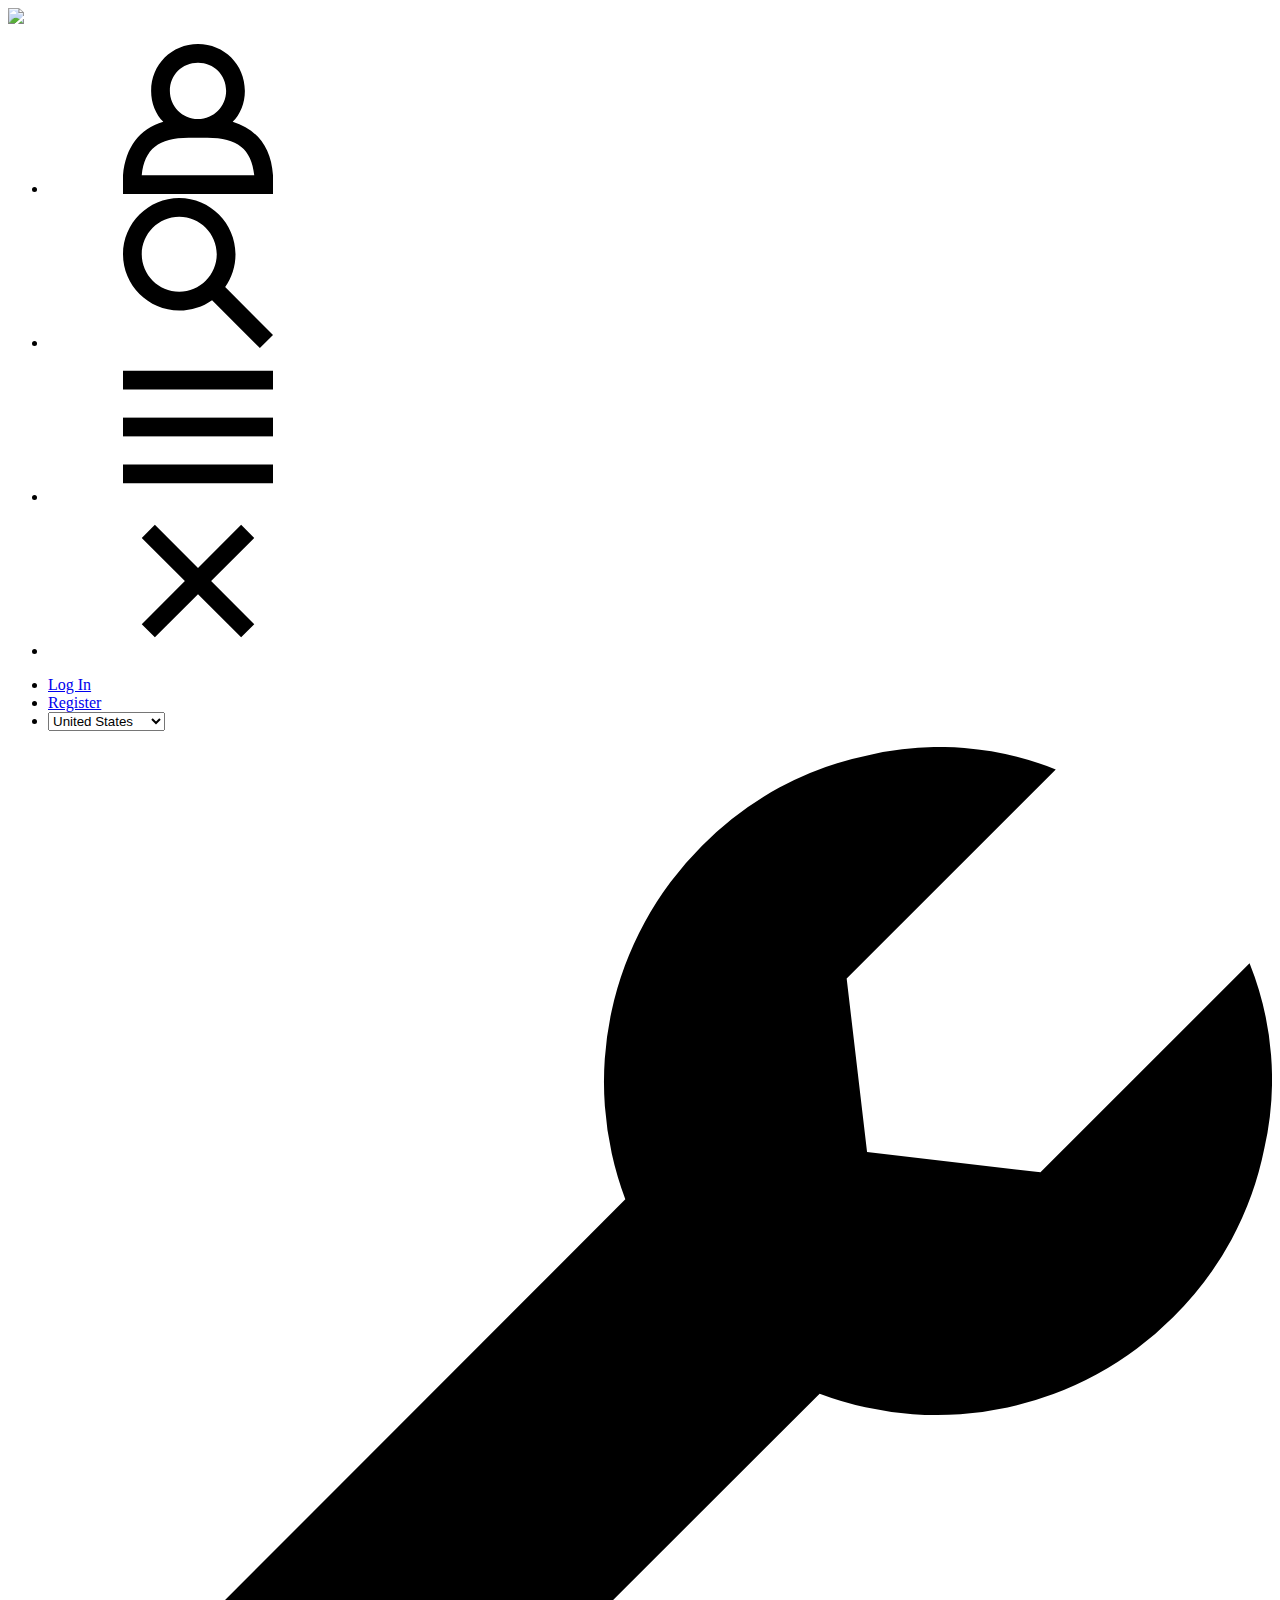
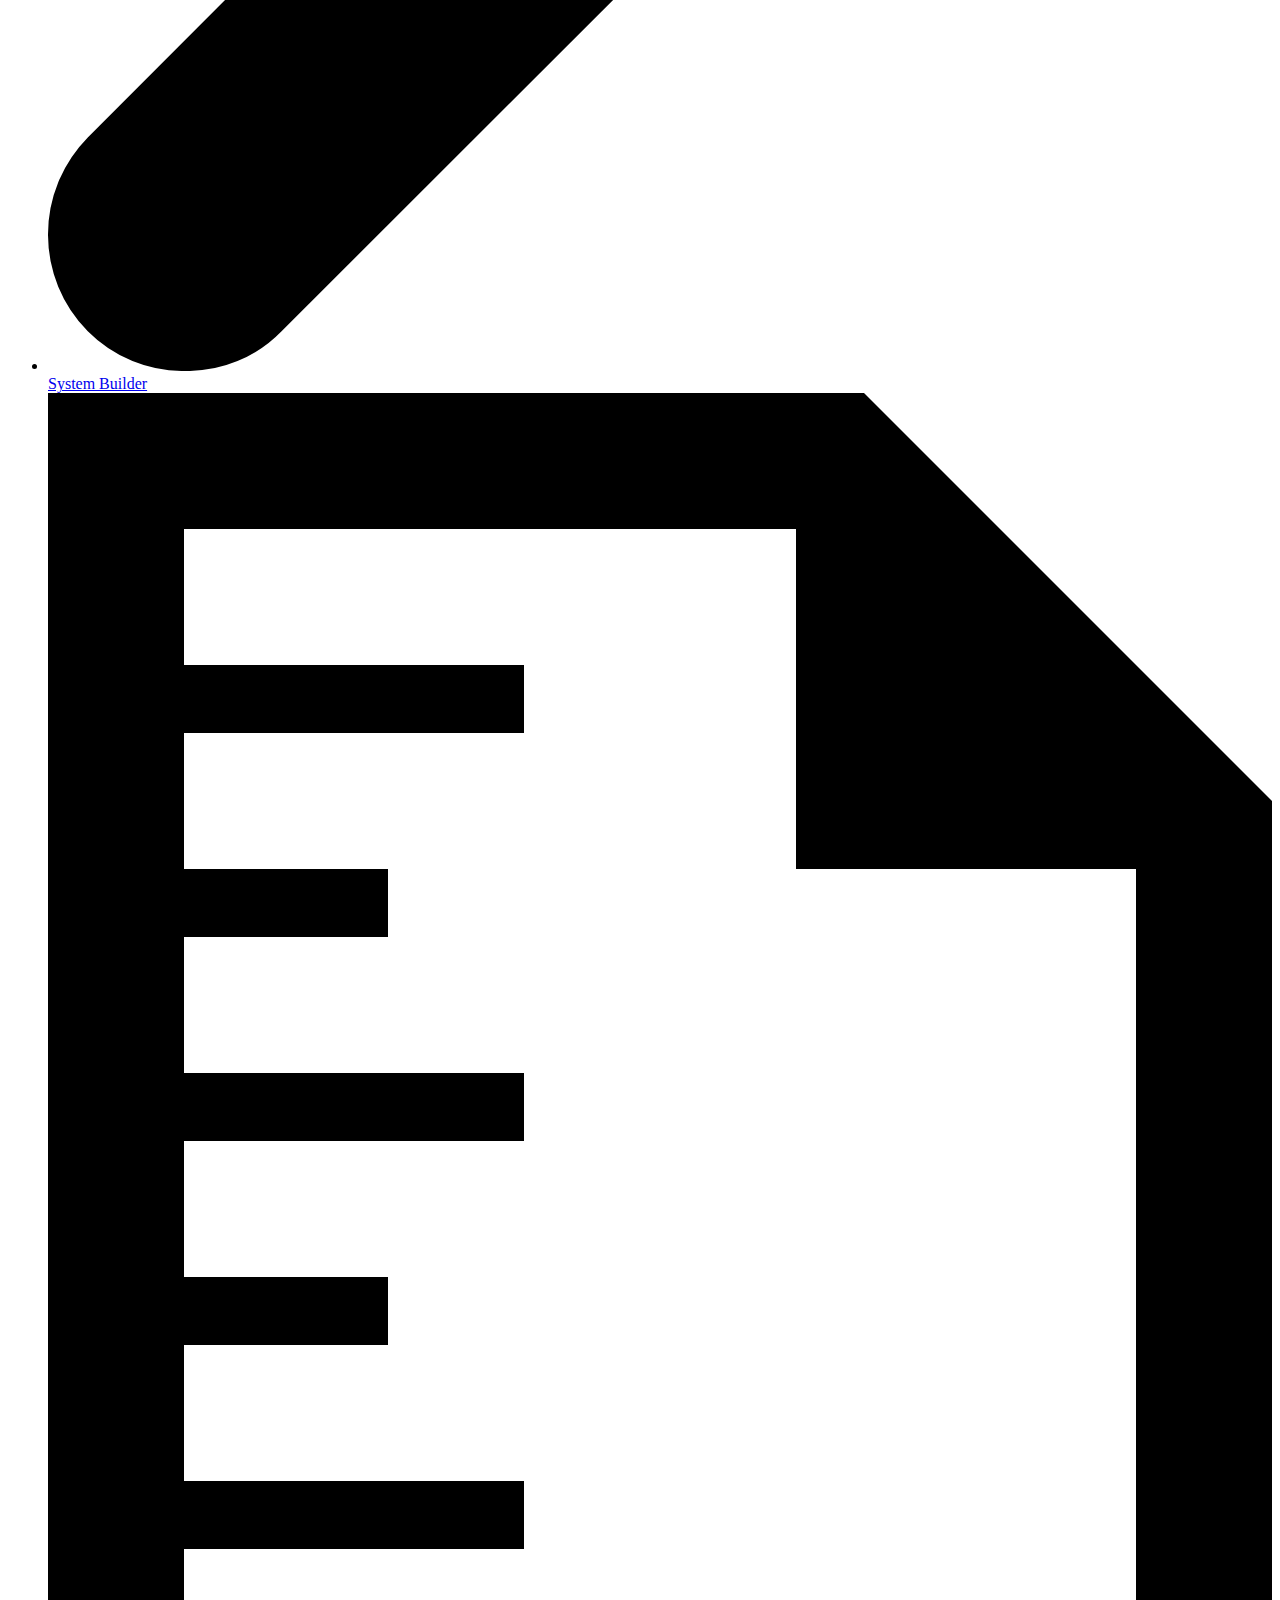
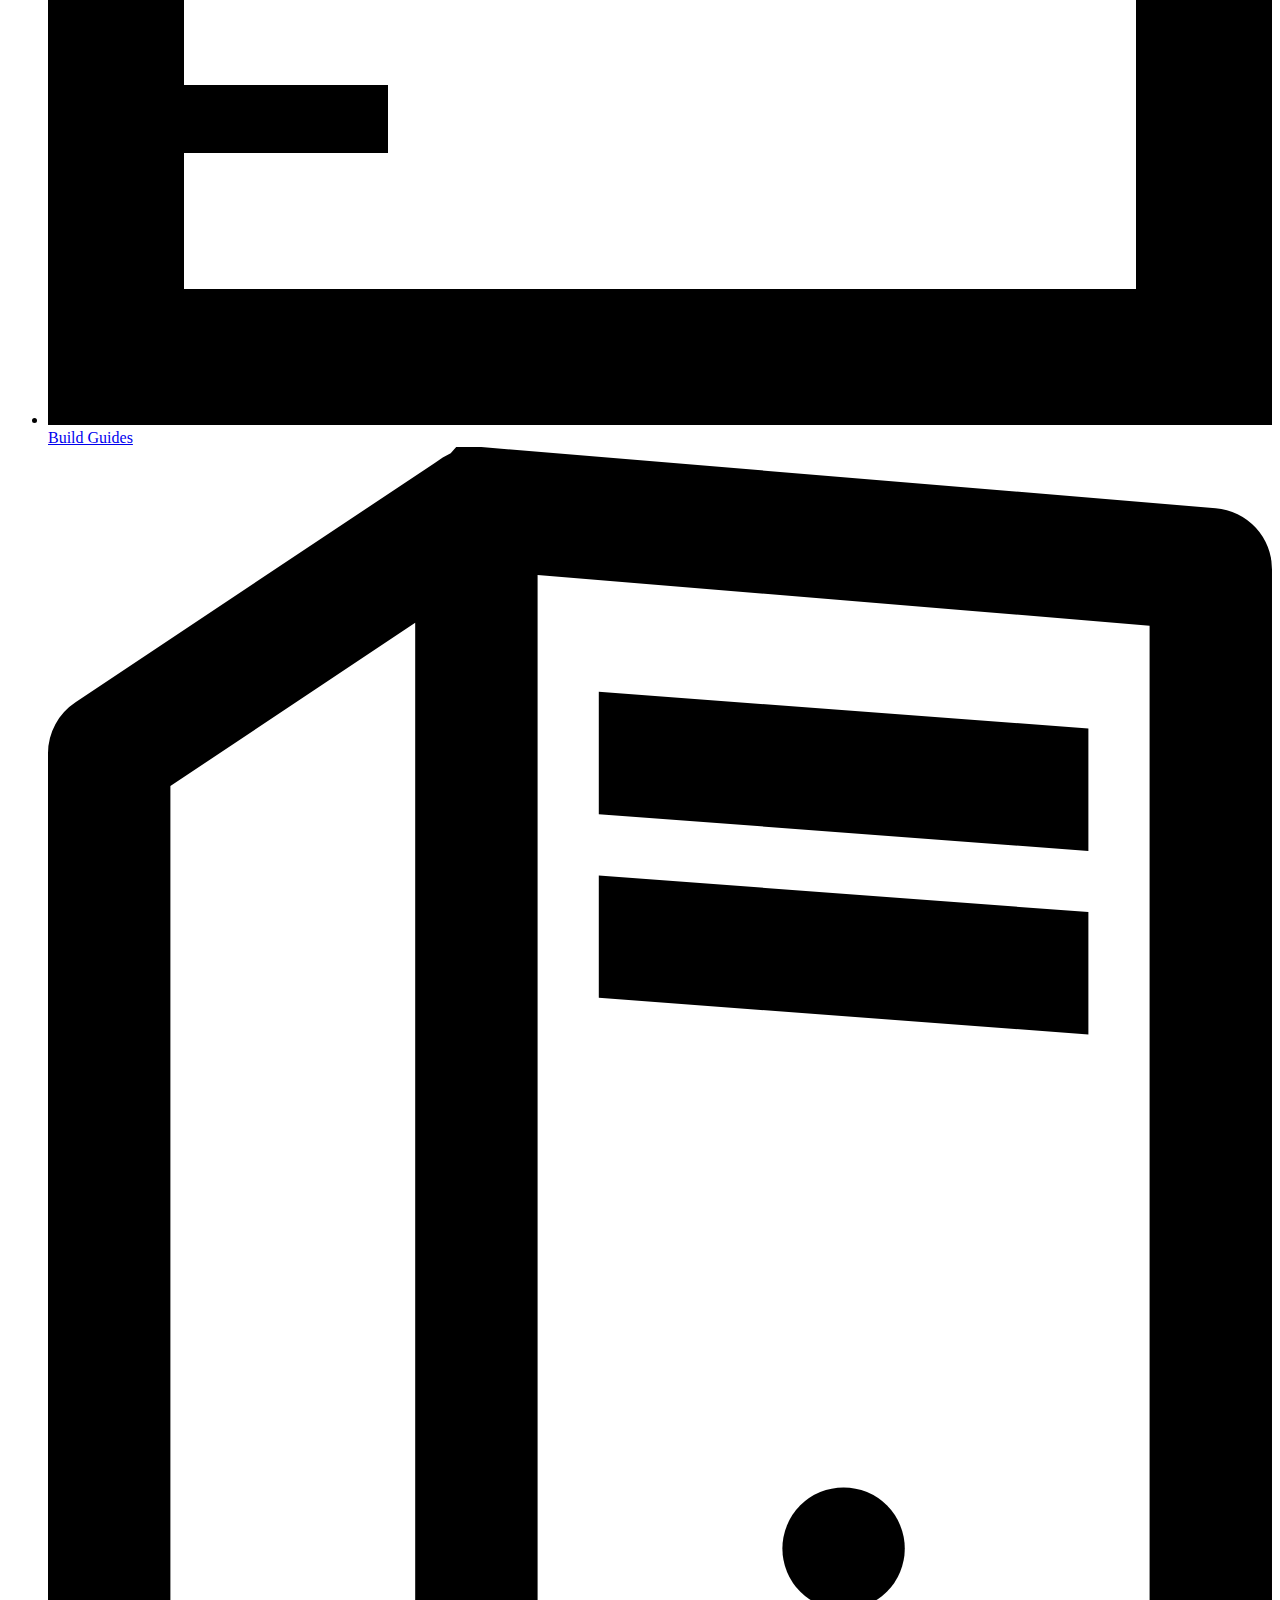
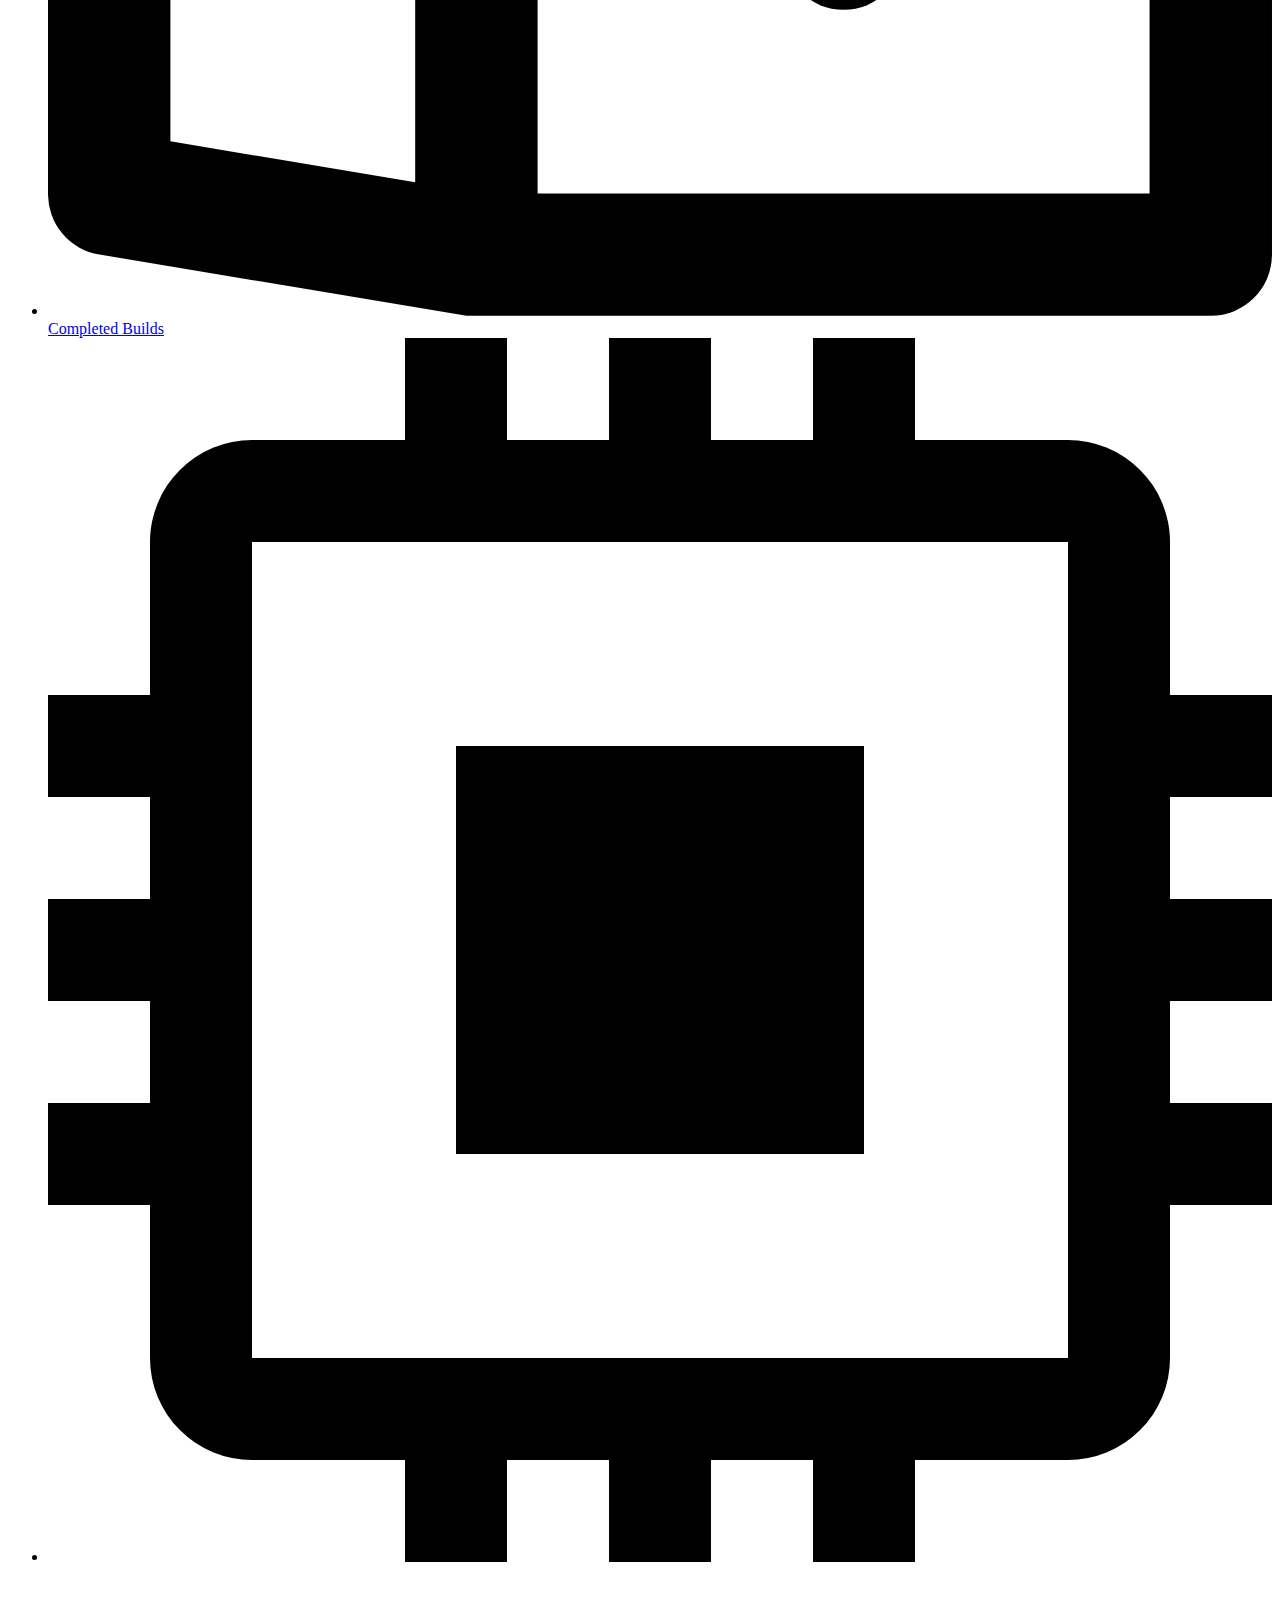
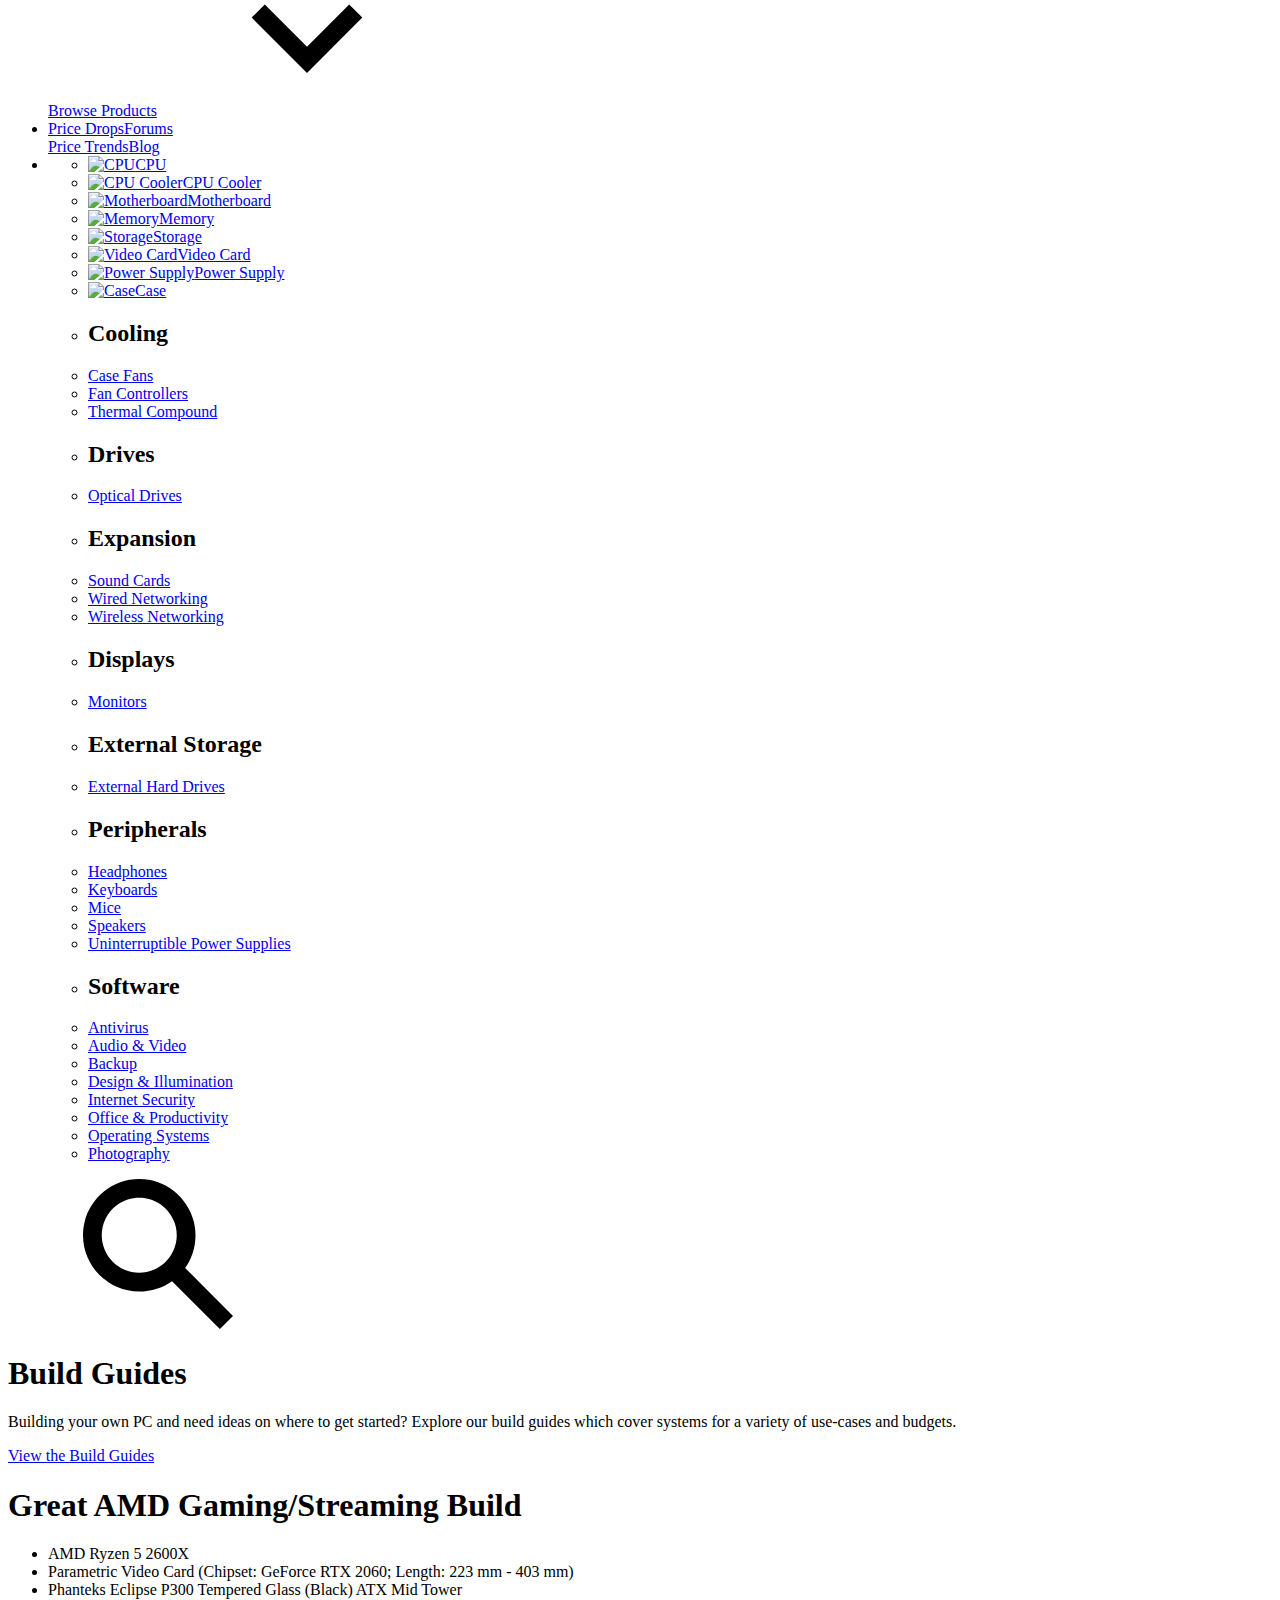
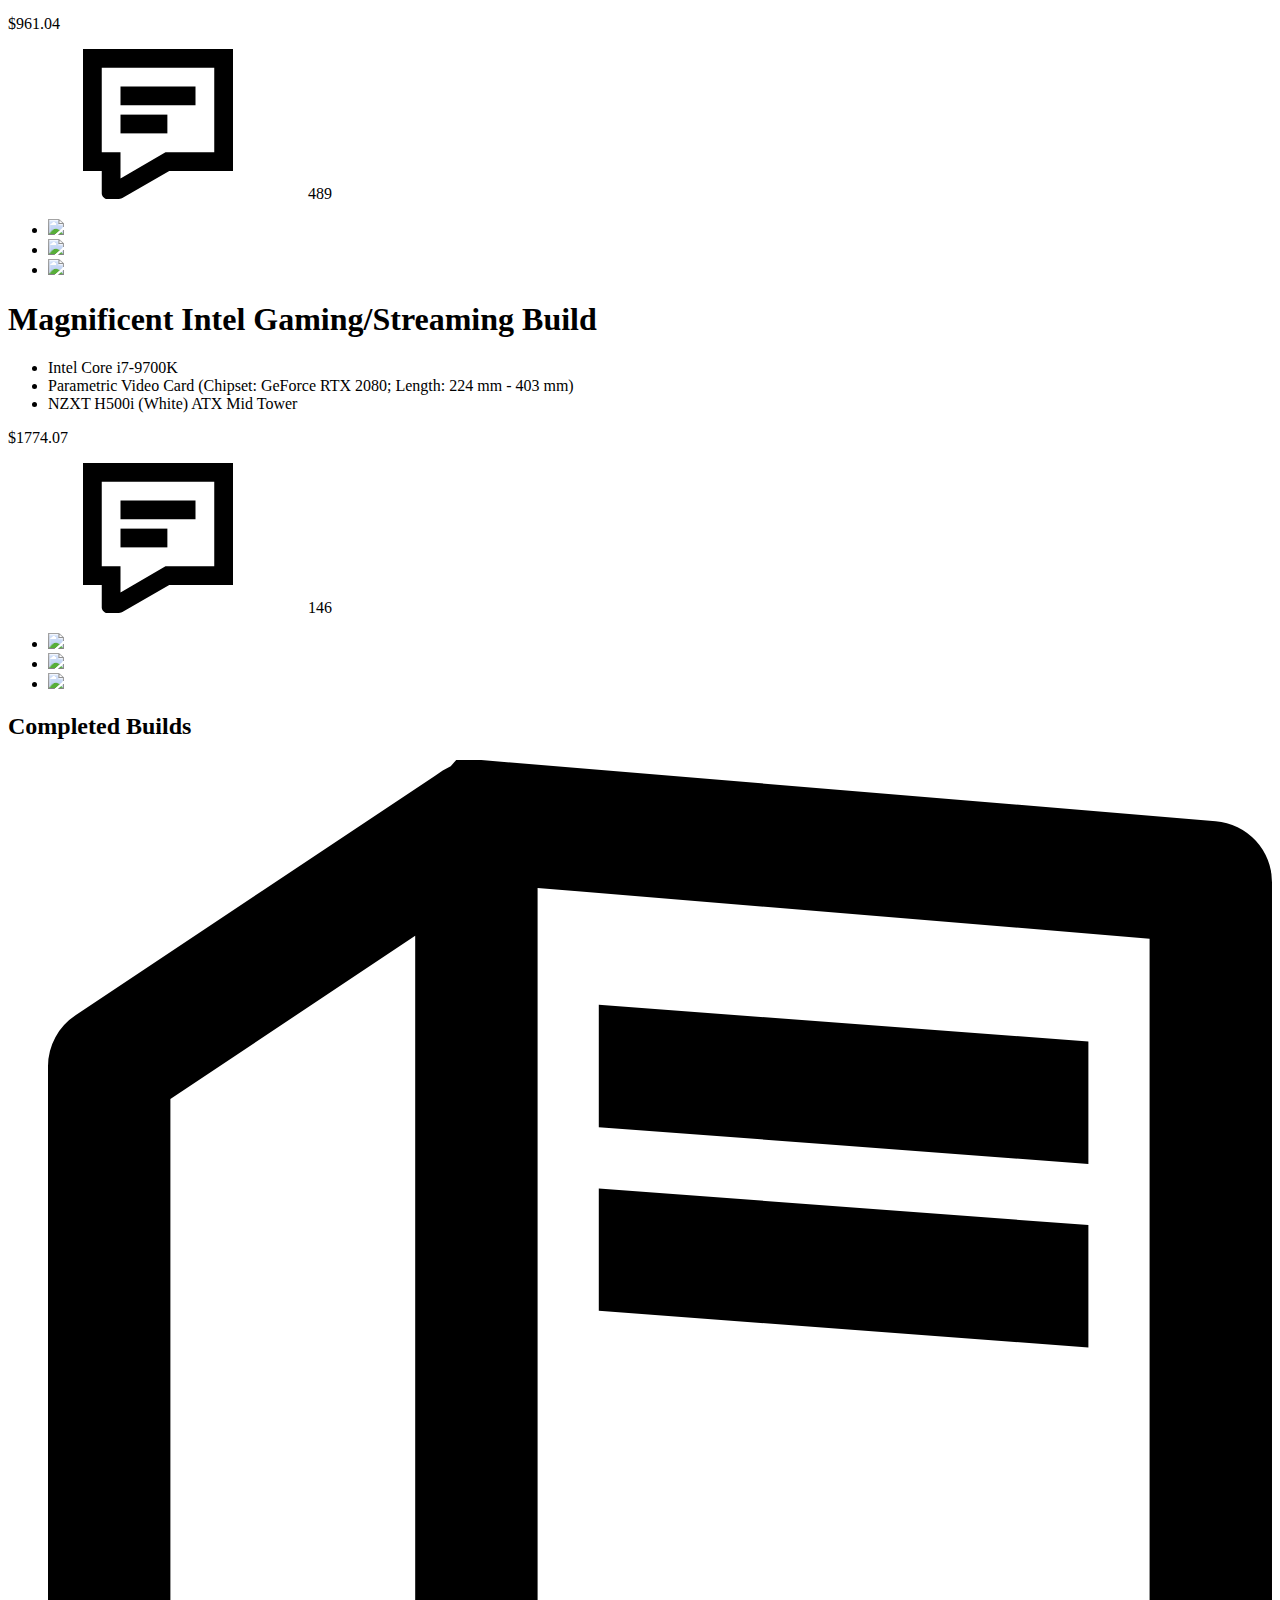
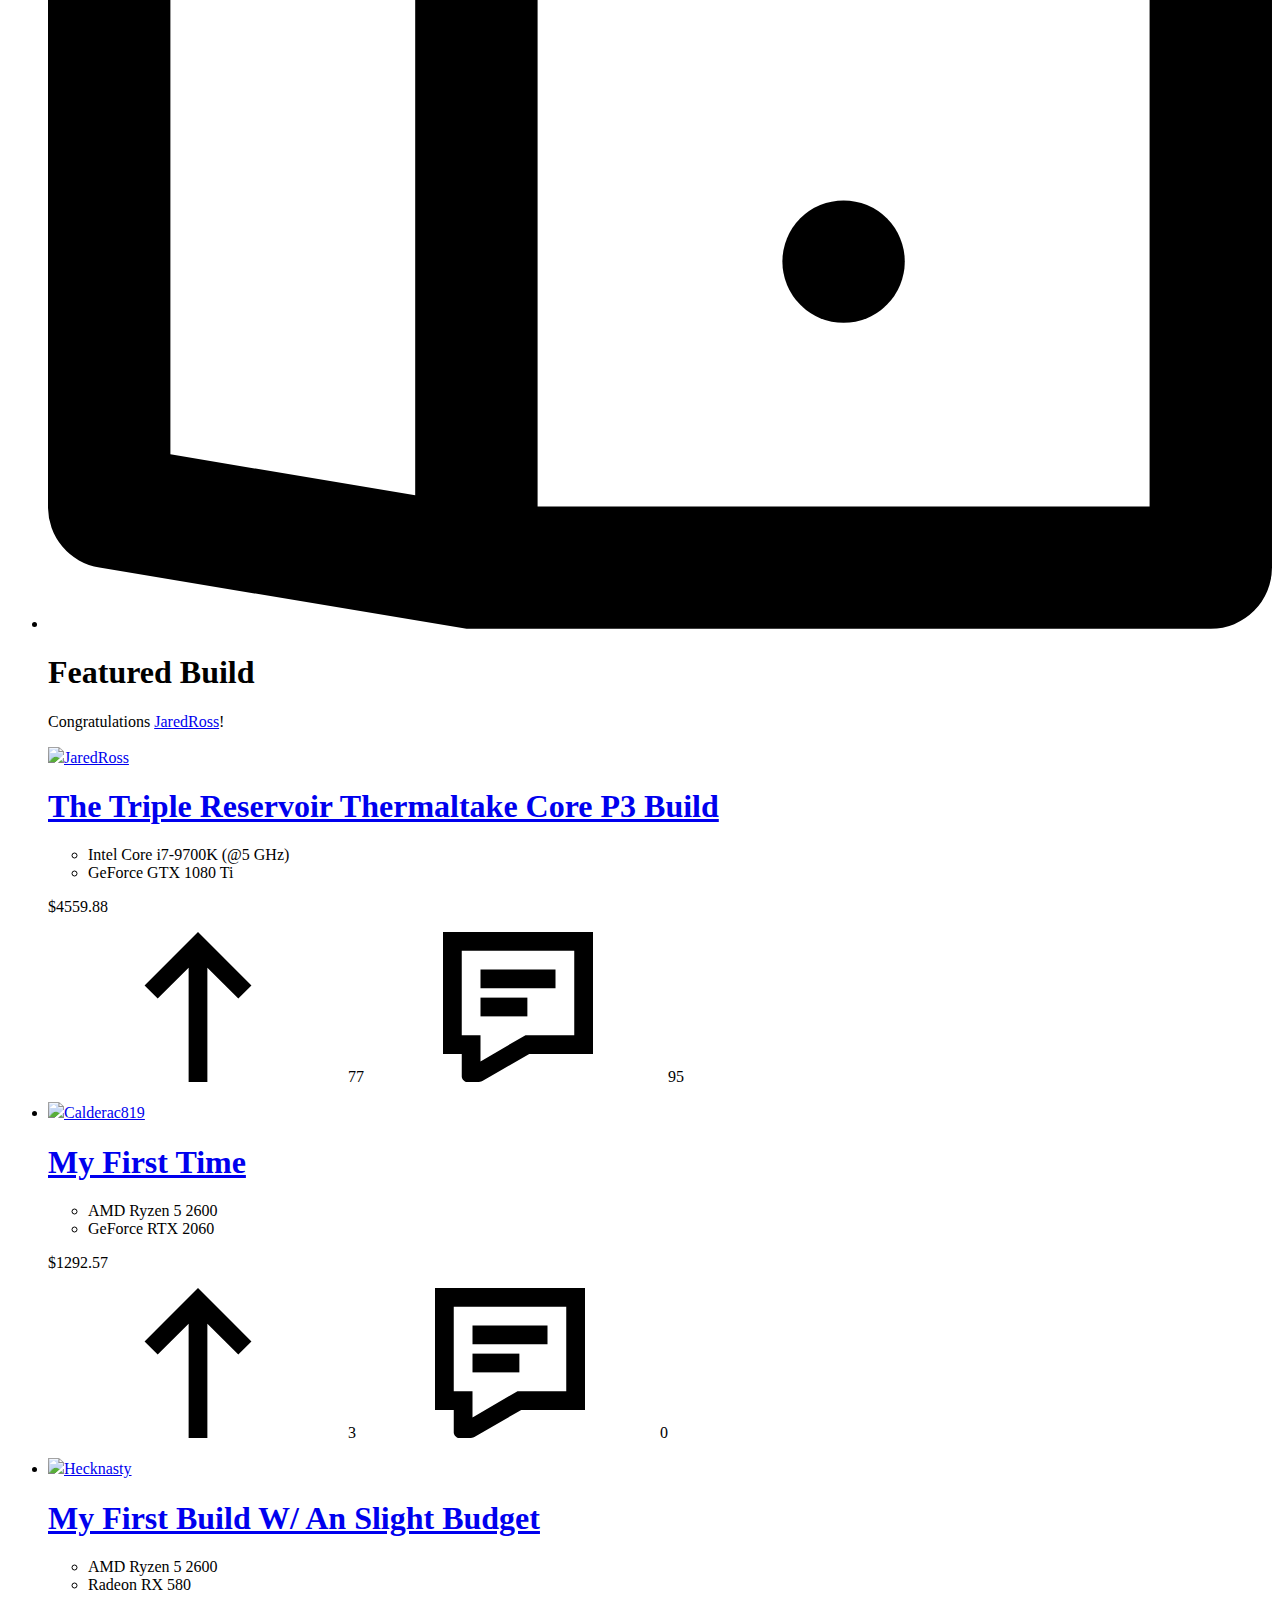
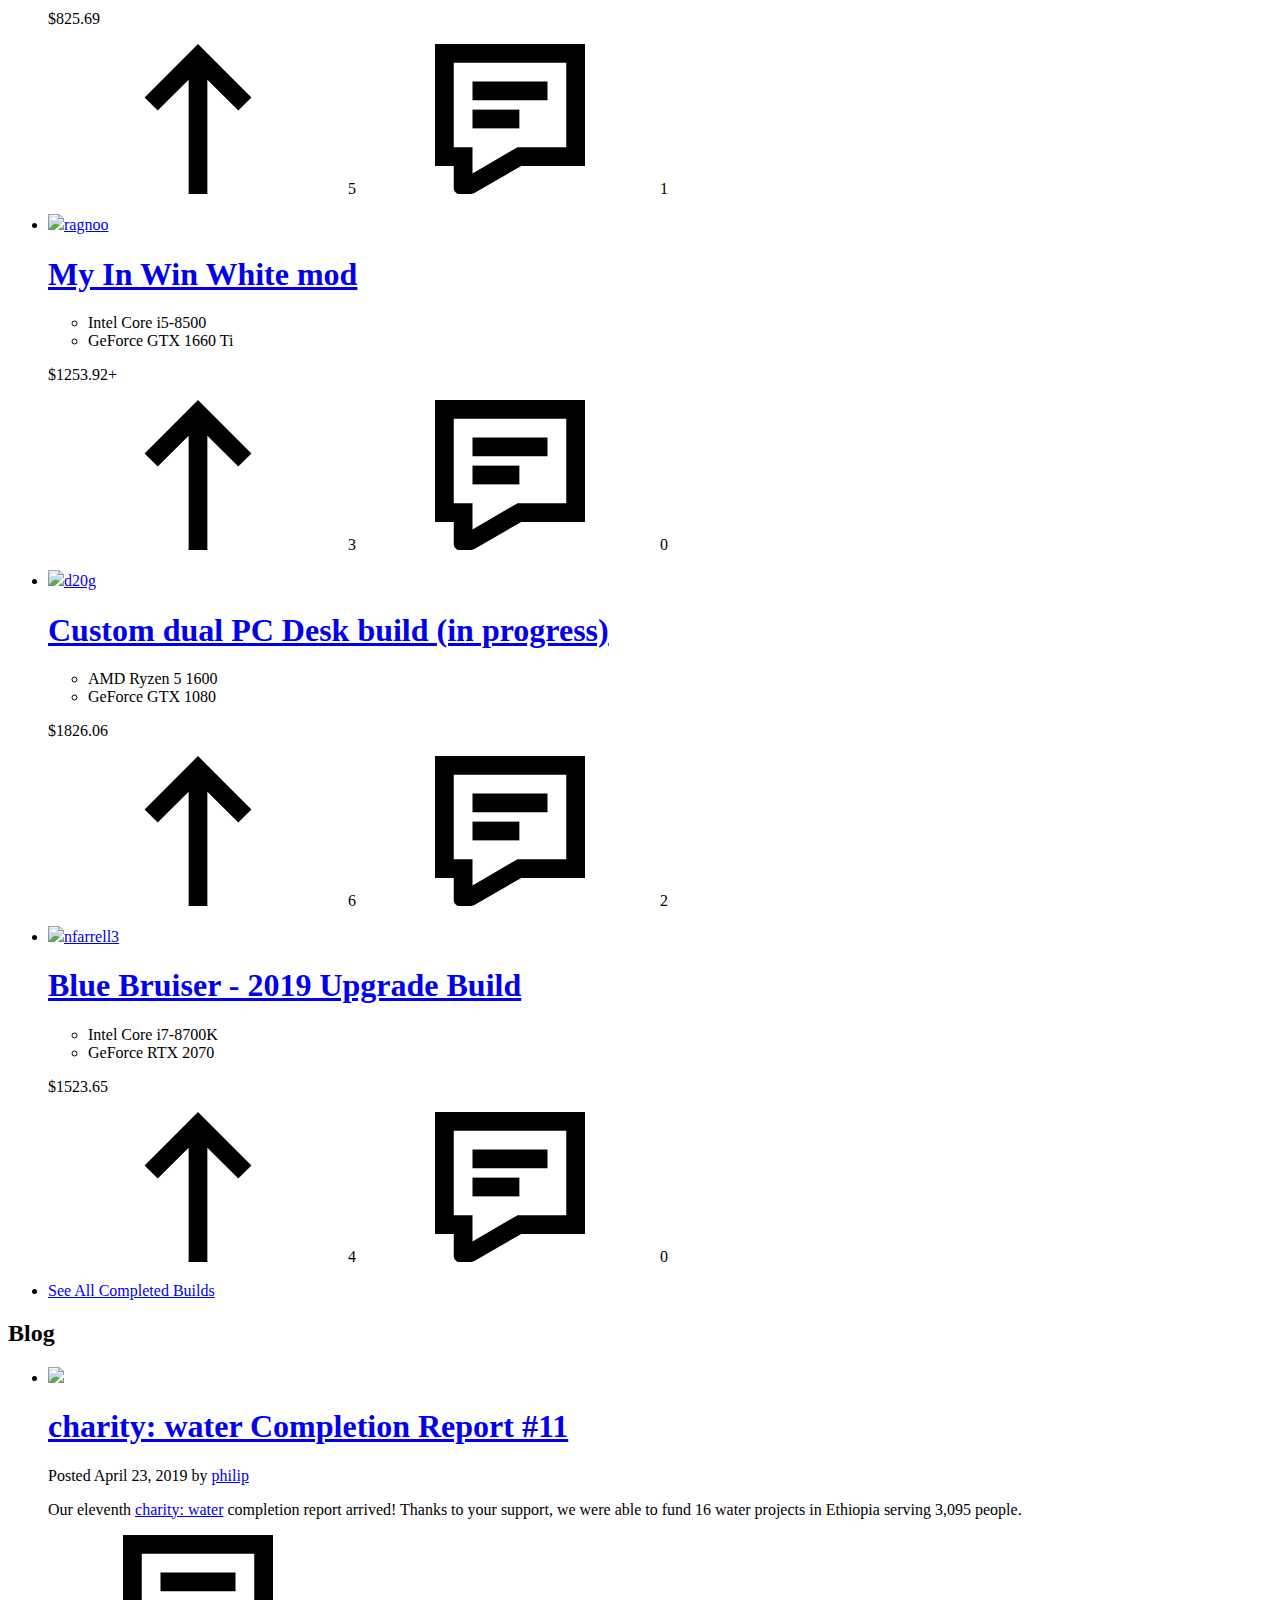
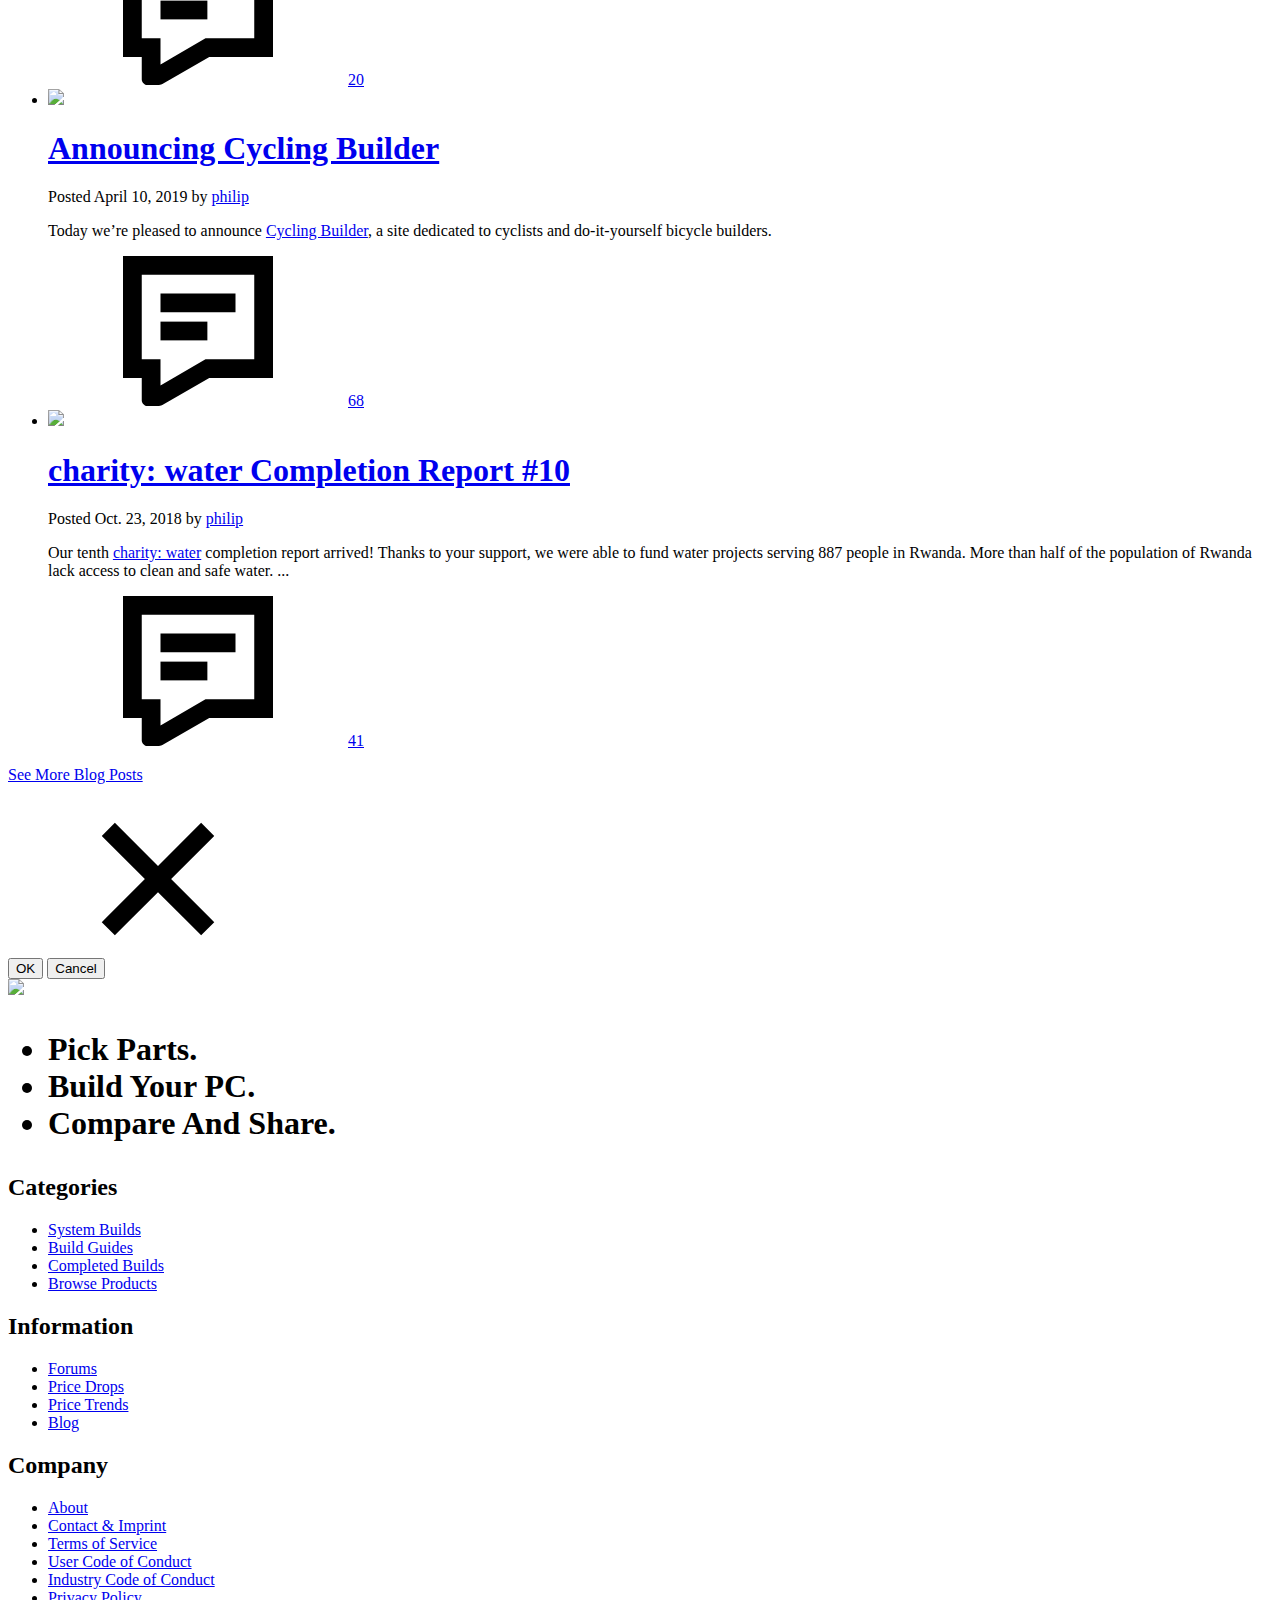
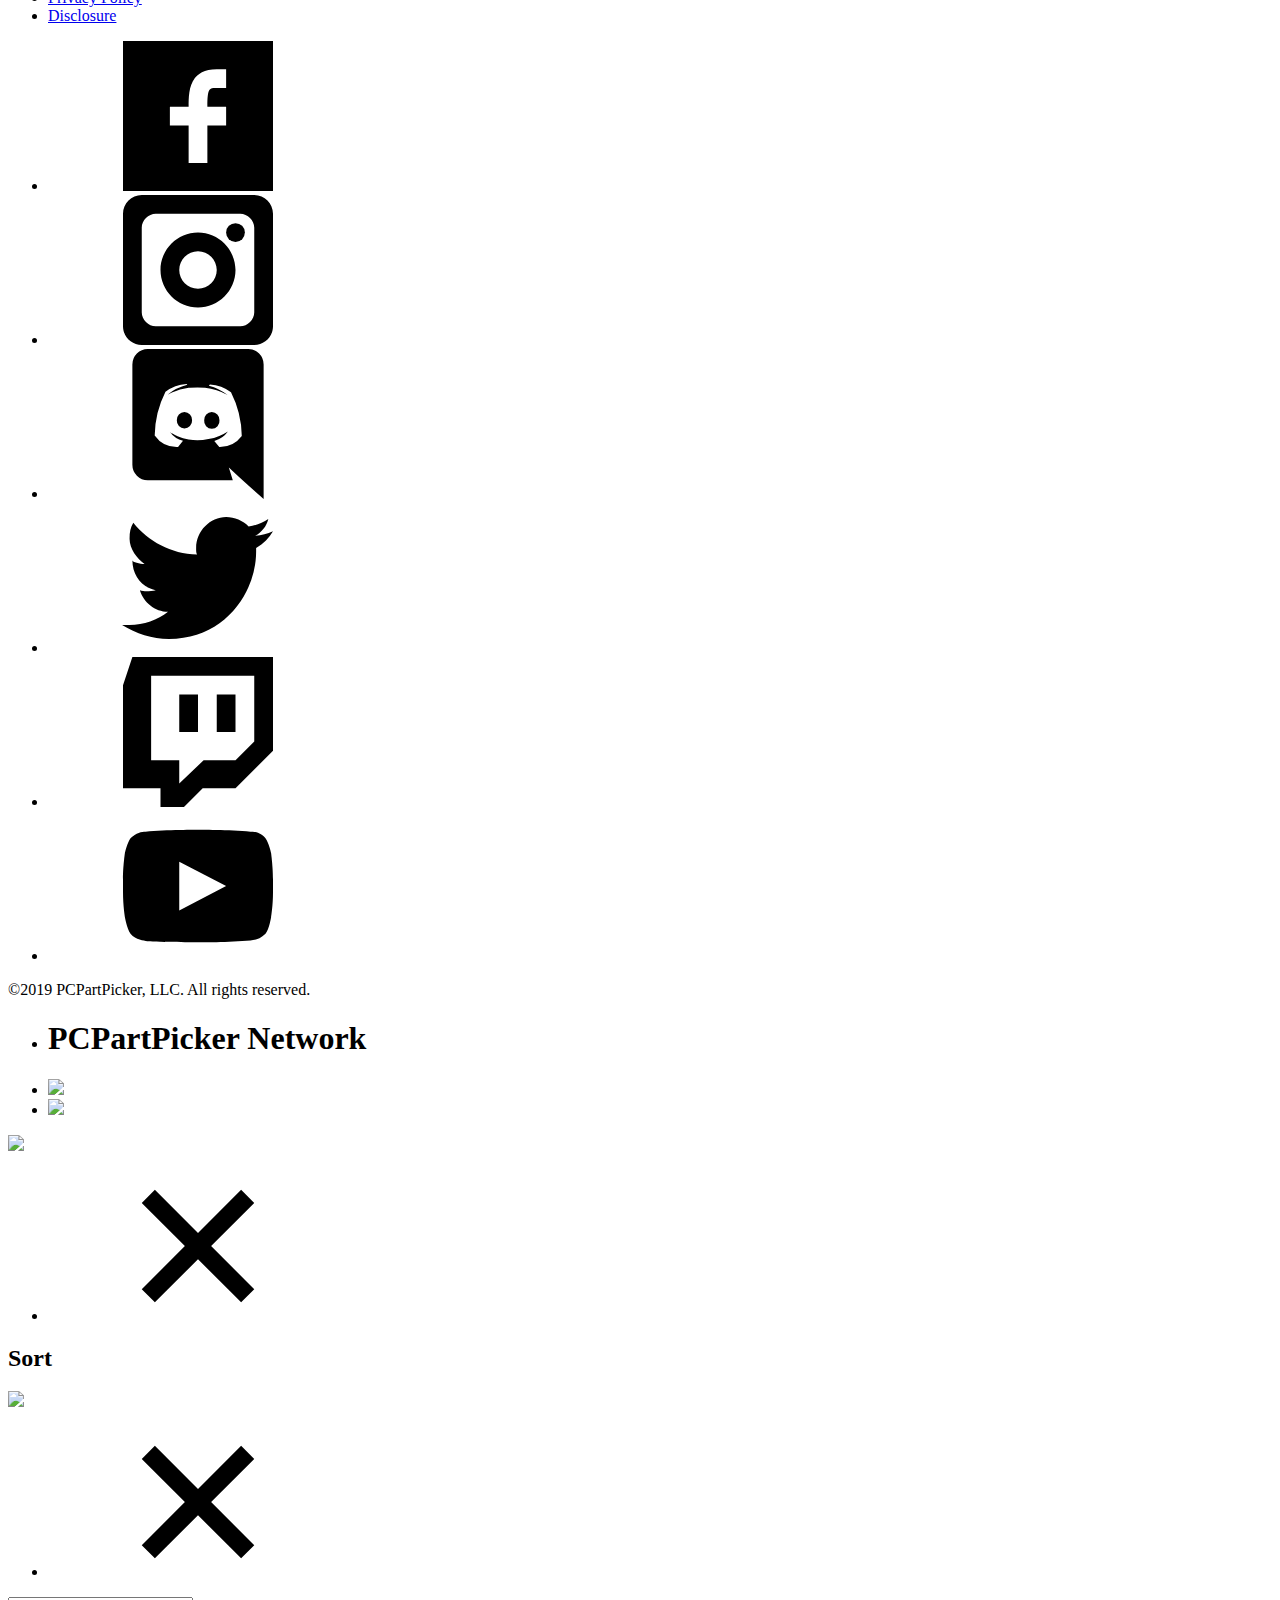
==== code/pcpartpicker/pcpartpicker.html @ 3e94ec4c "Create pcpartpicker.html" ====
<!DOCTYPE html>
<!-- saved from url=(0025)https://pcpartpicker.com/ -->
<html class="test-overflow"><head><meta http-equiv="Content-Type" content="text/html; charset=UTF-8">

<meta http-equiv="X-UA-Compatible" content="IE=edge"><script type="text/javascript" src="./Pick parts. Build your PC. Compare and share. - PCPartPicker_files/e2df38885d"></script><script src="./Pick parts. Build your PC. Compare and share. - PCPartPicker_files/nr-1123.min.js.download"></script><script async="" src="./Pick parts. Build your PC. Compare and share. - PCPartPicker_files/analytics.js.download"></script><script type="text/javascript">window.NREUM||(NREUM={}),__nr_require=function(e,n,t){function r(t){if(!n[t]){var o=n[t]={exports:{}};e[t][0].call(o.exports,function(n){var o=e[t][1][n];return r(o||n)},o,o.exports)}return n[t].exports}if("function"==typeof __nr_require)return __nr_require;for(var o=0;o<t.length;o++)r(t[o]);return r}({1:[function(e,n,t){function r(){}function o(e,n,t){return function(){return i(e,[c.now()].concat(u(arguments)),n?null:this,t),n?void 0:this}}var i=e("handle"),a=e(3),u=e(4),f=e("ee").get("tracer"),c=e("loader"),s=NREUM;"undefined"==typeof window.newrelic&&(newrelic=s);var p=["setPageViewName","setCustomAttribute","setErrorHandler","finished","addToTrace","inlineHit","addRelease"],d="api-",l=d+"ixn-";a(p,function(e,n){s[n]=o(d+n,!0,"api")}),s.addPageAction=o(d+"addPageAction",!0),s.setCurrentRouteName=o(d+"routeName",!0),n.exports=newrelic,s.interaction=function(){return(new r).get()};var m=r.prototype={createTracer:function(e,n){var t={},r=this,o="function"==typeof n;return i(l+"tracer",[c.now(),e,t],r),function(){if(f.emit((o?"":"no-")+"fn-start",[c.now(),r,o],t),o)try{return n.apply(this,arguments)}catch(e){throw f.emit("fn-err",[arguments,this,e],t),e}finally{f.emit("fn-end",[c.now()],t)}}}};a("actionText,setName,setAttribute,save,ignore,onEnd,getContext,end,get".split(","),function(e,n){m[n]=o(l+n)}),newrelic.noticeError=function(e,n){"string"==typeof e&&(e=new Error(e)),i("err",[e,c.now(),!1,n])}},{}],2:[function(e,n,t){function r(e,n){if(!o)return!1;if(e!==o)return!1;if(!n)return!0;if(!i)return!1;for(var t=i.split("."),r=n.split("."),a=0;a<r.length;a++)if(r[a]!==t[a])return!1;return!0}var o=null,i=null,a=/Version\/(\S+)\s+Safari/;if(navigator.userAgent){var u=navigator.userAgent,f=u.match(a);f&&u.indexOf("Chrome")===-1&&u.indexOf("Chromium")===-1&&(o="Safari",i=f[1])}n.exports={agent:o,version:i,match:r}},{}],3:[function(e,n,t){function r(e,n){var t=[],r="",i=0;for(r in e)o.call(e,r)&&(t[i]=n(r,e[r]),i+=1);return t}var o=Object.prototype.hasOwnProperty;n.exports=r},{}],4:[function(e,n,t){function r(e,n,t){n||(n=0),"undefined"==typeof t&&(t=e?e.length:0);for(var r=-1,o=t-n||0,i=Array(o<0?0:o);++r<o;)i[r]=e[n+r];return i}n.exports=r},{}],5:[function(e,n,t){n.exports={exists:"undefined"!=typeof window.performance&&window.performance.timing&&"undefined"!=typeof window.performance.timing.navigationStart}},{}],ee:[function(e,n,t){function r(){}function o(e){function n(e){return e&&e instanceof r?e:e?f(e,u,i):i()}function t(t,r,o,i){if(!d.aborted||i){e&&e(t,r,o);for(var a=n(o),u=v(t),f=u.length,c=0;c<f;c++)u[c].apply(a,r);var p=s[y[t]];return p&&p.push([b,t,r,a]),a}}function l(e,n){h[e]=v(e).concat(n)}function m(e,n){var t=h[e];if(t)for(var r=0;r<t.length;r++)t[r]===n&&t.splice(r,1)}function v(e){return h[e]||[]}function g(e){return p[e]=p[e]||o(t)}function w(e,n){c(e,function(e,t){n=n||"feature",y[t]=n,n in s||(s[n]=[])})}var h={},y={},b={on:l,addEventListener:l,removeEventListener:m,emit:t,get:g,listeners:v,context:n,buffer:w,abort:a,aborted:!1};return b}function i(){return new r}function a(){(s.api||s.feature)&&(d.aborted=!0,s=d.backlog={})}var u="nr@context",f=e("gos"),c=e(3),s={},p={},d=n.exports=o();d.backlog=s},{}],gos:[function(e,n,t){function r(e,n,t){if(o.call(e,n))return e[n];var r=t();if(Object.defineProperty&&Object.keys)try{return Object.defineProperty(e,n,{value:r,writable:!0,enumerable:!1}),r}catch(i){}return e[n]=r,r}var o=Object.prototype.hasOwnProperty;n.exports=r},{}],handle:[function(e,n,t){function r(e,n,t,r){o.buffer([e],r),o.emit(e,n,t)}var o=e("ee").get("handle");n.exports=r,r.ee=o},{}],id:[function(e,n,t){function r(e){var n=typeof e;return!e||"object"!==n&&"function"!==n?-1:e===window?0:a(e,i,function(){return o++})}var o=1,i="nr@id",a=e("gos");n.exports=r},{}],loader:[function(e,n,t){function r(){if(!E++){var e=x.info=NREUM.info,n=l.getElementsByTagName("script")[0];if(setTimeout(s.abort,3e4),!(e&&e.licenseKey&&e.applicationID&&n))return s.abort();c(y,function(n,t){e[n]||(e[n]=t)}),f("mark",["onload",a()+x.offset],null,"api");var t=l.createElement("script");t.src="https://"+e.agent,n.parentNode.insertBefore(t,n)}}function o(){"complete"===l.readyState&&i()}function i(){f("mark",["domContent",a()+x.offset],null,"api")}function a(){return O.exists&&performance.now?Math.round(performance.now()):(u=Math.max((new Date).getTime(),u))-x.offset}var u=(new Date).getTime(),f=e("handle"),c=e(3),s=e("ee"),p=e(2),d=window,l=d.document,m="addEventListener",v="attachEvent",g=d.XMLHttpRequest,w=g&&g.prototype;NREUM.o={ST:setTimeout,SI:d.setImmediate,CT:clearTimeout,XHR:g,REQ:d.Request,EV:d.Event,PR:d.Promise,MO:d.MutationObserver};var h=""+location,y={beacon:"bam.nr-data.net",errorBeacon:"bam.nr-data.net",agent:"js-agent.newrelic.com/nr-1123.min.js"},b=g&&w&&w[m]&&!/CriOS/.test(navigator.userAgent),x=n.exports={offset:u,now:a,origin:h,features:{},xhrWrappable:b,userAgent:p};e(1),l[m]?(l[m]("DOMContentLoaded",i,!1),d[m]("load",r,!1)):(l[v]("onreadystatechange",o),d[v]("onload",r)),f("mark",["firstbyte",u],null,"api");var E=0,O=e(5)},{}]},{},["loader"]);</script><script type="text/javascript">window.NREUM||(NREUM={});NREUM.info={"beacon":"bam.nr-data.net","queueTime":0,"licenseKey":"e2df38885d","agent":"","transactionName":"Y1NWYkRSXUBRAkIMWVoZckNYUEdaXw8ZFVVERhpAX1ZEQAoIWAFTTA==","applicationID":"285320","errorBeacon":"bam.nr-data.net","applicationTime":78}</script>
<meta name="viewport" content="width=device-width, initial-scale=1, viewport-fit=cover">
<meta name="description" content="">
<meta name="application-name" content="PCPartPicker">
<meta name="msapplication-TileColor" content="#FFFFFF">
<meta name="msapplication-TileImage" content="/mstile-144x144.png">
<meta name="format-detection" content="telephone=no">

<link rel="apple-touch-icon-precomposed" sizes="57x57" href="https://pcpartpicker.com/apple-touch-icon-57x57.png">
<link rel="apple-touch-icon-precomposed" sizes="72x72" href="https://pcpartpicker.com/apple-touch-icon-72x72.png">
<link rel="apple-touch-icon-precomposed" sizes="114x114" href="https://pcpartpicker.com/apple-touch-icon-114x114.png">
<link rel="apple-touch-icon-precomposed" sizes="120x120" href="https://pcpartpicker.com/apple-touch-icon-120x120.png">
<link rel="apple-touch-icon-precomposed" sizes="144x144" href="https://pcpartpicker.com/apple-touch-icon-144x144.png">
<link rel="apple-touch-icon-precomposed" sizes="152x152" href="https://pcpartpicker.com/apple-touch-icon-152x152.png">
<link rel="icon" type="image/png" href="https://pcpartpicker.com/favicon-32x32.png" sizes="32x32">
<link rel="icon" type="image/png" href="https://pcpartpicker.com/favicon-16x16.png" sizes="16x16">

<title>Pick parts. Build your PC. Compare and share. - PCPartPicker</title>


<link rel="stylesheet" type="text/css" href="./Pick parts. Build your PC. Compare and share. - PCPartPicker_files/site-a2b9f6978141030b400f3bb21c625fae.css">


<!--[if lt IE 9]><script src="/static/core/excanvas.min.js"></script><![endif]-->

    <script type="text/javascript" src="./Pick parts. Build your PC. Compare and share. - PCPartPicker_files/site-9bdeecf2ac3b955d67a8a8a5b8434f41.js.download"></script>






  <link rel="alternate" type="application/rss+xml" title="RSS" href="https://pcpartpicker.com/blog/rss.xml">

        <script type="text/javascript">
    var global_country_sign = '$';
    $(document).ready(function(){
        init_consent('.pcpartpicker.com', false, false);
        init_country_selector('us');
        init_live_search(undefined, 'div.search_results', true);
        init_common_buttons();
        r_init_dialogs();
        make_drop_nav('.nav-parts', '.browse-parts-tray');
        make_drop_nav('.search-parts', '.search-tray', function() {
            $('#search_q').focus();
        });


    });


    (function(i,s,o,g,r,a,m){i['GoogleAnalyticsObject']=r;i[r]=i[r]||function(){
        (i[r].q=i[r].q||[]).push(arguments)},i[r].l=1*new Date();a=s.createElement(o),m=s.getElementsByTagName(o)[0];a.async=1;a.src=g;m.parentNode.insertBefore(a,m)
    })(window,document,'script','https://www.google-analytics.com/analytics.js','ga');
    ga('create', 'UA-16428016-1', 'auto');
    ga('send', 'pageview');

</script>

        <script type="text/javascript">

        </script>
    <style></style></head>

    <body class="js-triggers" style=""><div class="cc-revoke cc-bottom cc-animate cc-color-override--1360619034" style="display: none;">Cookie Policy</div><div role="dialog" aria-live="polite" aria-label="cookieconsent" aria-describedby="cookieconsent:desc" class="cc-window cc-banner cc-type-opt-in cc-theme-block cc-bottom cc-color-override--1360619034 cc-invisible" style="display: none;"><!--googleoff: all--><span id="cookieconsent:desc" class="cc-message">This website uses cookies for analytics and performance monitoring to help us improve the website. <a aria-label="learn more about cookies" role="button" tabindex="0" class="cc-link" href="https://pcpartpicker.com/privacy/" rel="noopener noreferrer nofollow" target="_blank">Learn more</a></span><div class="cc-compliance cc-highlight"><a aria-label="deny cookies" role="button" tabindex="0" class="cc-btn cc-deny">Decline</a><a aria-label="allow cookies" role="button" tabindex="0" class="cc-btn cc-allow">Allow</a></div><!--googleon: all--></div>
        <svg style="display: none;"><symbol viewBox="0 0 16 16" id="shape-add"><title>add</title> <polygon points="15,7 15,9 9,9 9,15 7,15 7,9 1,9 1,7 7,7 7,1 9,1 9,7 "></polygon> </symbol><symbol viewBox="0 0 16 16" id="shape-arrow-down"><title>arrow-down</title> <polygon points="13.7,10.3 8,16 2.3,10.3 3.7,8.9 7,12.2 7,0 9,0 9,12.2 12.3,8.9 "></polygon> </symbol><symbol viewBox="0 0 16 16" id="shape-arrow-left"><title>arrow-left</title> <polygon points="5.7,13.7 0,8 5.7,2.3 7.1,3.7 3.8,7 16,7 16,9 3.8,9 7.1,12.3 "></polygon> </symbol><symbol viewBox="0 0 16 16" id="shape-arrow-right"><title>arrow-right</title> <polygon points="10.3,13.7 16,8 10.3,2.3 8.9,3.7 12.2,7 0,7 0,9 12.2,9 8.9,12.3 "></polygon> </symbol><symbol viewBox="0 0 16 16" id="shape-arrow-up"><title>arrow-up</title> <polygon points="2.3,5.7 8,0 13.7,5.7 12.3,7.1 9,3.8 9,16 7,16 7,3.8 3.7,7.1 "></polygon> </symbol><symbol viewBox="0 0 16 15.99" id="shape-author"><title>author</title><path d="M15.88,4a11,11,0,0,0-1.72-2.14A12.72,12.72,0,0,0,11.9.11a.83.83,0,0,0-1,.12L9.16,2a13.37,13.37,0,0,1,2.76,2.16,15.5,15.5,0,0,1,2,2.64L15.76,5A.77.77,0,0,0,15.88,4Zm-4.68.85A13.1,13.1,0,0,0,8.43,2.73L2.1,9.1a.62.62,0,0,0-.2.31C1.28,11.31.7,13.18.07,15a.59.59,0,0,0,.13.73A.67.67,0,0,0,.7,16,.62.62,0,0,0,1,15.94c1.85-.65,3.76-1.28,5.66-1.89a1.73,1.73,0,0,0,.32-.2l6.29-6.33A16.38,16.38,0,0,0,11.2,4.85ZM5.73,12.24l-2-1.92,5-5.05a9.56,9.56,0,0,1,1.11.93,8.57,8.57,0,0,1,.89,1Z" transform="translate(0 0)"></path></symbol><symbol viewBox="0 0 16 16" id="shape-checkmark"><title>checkmark</title> <polygon points="6.5,12.7 2.1,8.5 3.5,7.1 6.5,10 12.5,4.1 13.9,5.5 "></polygon> </symbol><symbol viewBox="0 0 16 16" id="shape-clipboard"><title>clipboard</title> <path id="svgstoree6504bd1c55184341284ec8f5303104aAdd_to_Clipboard_1" fill-rule="evenodd" clip-rule="evenodd" d="M12,2v3H4V2H1v14h14V2H12z M4,9h6v1H4V9z M10,14H4v-1h6
	V14z M12,12H4v-1h8V12z M12,8H4V7h8V8z M10,1H9c0-1-0.5-1-1-1S7,0,7,1H6C5.3,1,5,1.5,5,2v2h6V2C11,1.5,10.7,1,10,1z"></path> </symbol><symbol viewBox="0 0 16 16" id="shape-combo"><title>combo</title> <path d="M8,0L8,0L8,0L0,4.6v6.8L8,16l8-4.6V4.6L8,0z M3.7,11.2l-1.7-1V7.1l1.7,1V11.2z M2.8,5.3l5.2-3l1.8,1l-5.2,3L2.8,5.3z
	 M7,13.1l-1.7-0.9V9.1L7,10V13.1z M6.2,7.2l5.2-3l1.8,1.1L8,8.3L6.2,7.2z M14,10.2l-5,2.9V10l5-2.9V10.2z"></path> <polygon points="8,8 8,8 8,8 "></polygon> </symbol><symbol viewBox="0 0 16 16" id="shape-comment"><title>comment</title> <g> <path fill-rule="evenodd" clip-rule="evenodd" d="M0,0v13h2v2.4C2,15.7,2.3,16,2.6,16h1.1c0.2,0,0.3,0,0.5-0.1l5-2.9H16V0H0z
		 M14,11H8.8L4,13.8V11H2V2h12V11z"></path> <rect x="4" y="4" fill-rule="evenodd" clip-rule="evenodd" width="8" height="2"></rect> <rect x="4" y="7" fill-rule="evenodd" clip-rule="evenodd" width="5" height="2"></rect> </g> </symbol><symbol viewBox="0 0 16 16" id="shape-delete"><title>delete</title> <polygon points="12.6,2 14,3.4 9.4,8 14,12.6 12.6,14 8,9.4 3.4,14 2,12.6 6.6,8 2,3.4 3.4,2 8,6.6 "></polygon> </symbol><symbol viewBox="0 0 14 16" id="shape-discord"><title>discord</title> <g id="a7b7be95-aee6-4bf3-97d8-e227fdcf9a29" data-name="Layer 2"><g id="ac203262-690b-4e2c-8320-e664a395a8d8" data-name="Layer 1"><path d="M5.55,6.71a.85.85,0,0,0-.81.89.85.85,0,0,0,.81.89.85.85,0,0,0,.82-.89A.85.85,0,0,0,5.55,6.71Z"></path><path d="M8.47,6.71a.85.85,0,0,0-.81.89.82.82,0,1,0,1.63,0A.85.85,0,0,0,8.47,6.71Z"></path><path d="M12.36,0H1.64A1.65,1.65,0,0,0,0,1.65v10.7A1.65,1.65,0,0,0,1.64,14h9.07l-.42-1.37,1,.95,1,.9L14,16V1.65A1.65,1.65,0,0,0,12.36,0ZM9.27,10.45,8.74,9.8a2.55,2.55,0,0,0,1.45-1,4.72,4.72,0,0,1-.92.47,4.89,4.89,0,0,1-1.16.34A5.52,5.52,0,0,1,6,9.66a6.69,6.69,0,0,1-1.18-.35A4.9,4.9,0,0,1,4.28,9L4.21,9l0,0A2,2,0,0,1,4,8.84a2.5,2.5,0,0,0,1.4.94l-.53.67A2.9,2.9,0,0,1,2.38,9.23,10.73,10.73,0,0,1,3.53,4.57a3.9,3.9,0,0,1,2.25-.84l.08.09A5.51,5.51,0,0,0,3.75,4.87l.47-.23A5.76,5.76,0,0,1,6,4.14l.14,0a7.15,7.15,0,0,1,1.61,0,6.68,6.68,0,0,1,2.41.77,5.25,5.25,0,0,0-2-1l.11-.13a3.9,3.9,0,0,1,2.25.84,10.73,10.73,0,0,1,1.15,4.66A2.93,2.93,0,0,1,9.27,10.45Z"></path></g></g> </symbol><symbol viewBox="0 0 16 16" id="shape-dots"><title>dots</title> <g> <circle cx="8" cy="8" r="2"></circle> <circle cx="14" cy="8" r="2"></circle> <circle cx="2" cy="8" r="2"></circle> </g> </symbol><symbol viewBox="0 0 16 16" id="shape-drag-handle"><title>drag-handle</title> <g> <rect x="2" y="3" width="12" height="2"></rect> <rect x="2" y="11" width="12" height="2"></rect> <rect x="2" y="7" width="12" height="2"></rect> </g> </symbol><symbol viewBox="0 0 16 16" id="shape-dropdown-arrow"><title>dropdown-arrow</title> <polygon points="2.1,5.5 3.5,4.1 8,8.6 12.5,4.1 13.9,5.5 8,11.4 "></polygon> </symbol><symbol viewBox="0 0 16 16" id="shape-error"><title>error</title><g id="b1e7ca39-4f25-4c40-88bf-2e754b4cb735"><g id="a15822b5-ef0b-4bc7-b836-44218ba5f682"><path d="M12.89,4.53A6,6,0,0,1,8,14a5.61,5.61,0,0,1-1.54-.21L4.89,15.37A7.89,7.89,0,0,0,8,16,8,8,0,0,0,12.9,1.67l-9.79,9.8A6,6,0,0,1,8,2a6,6,0,0,1,1.54.2L11.11.63A7.89,7.89,0,0,0,8,0,8,8,0,0,0,3.1,14.33Z"></path></g></g></symbol><symbol viewBox="0 0 16 16" id="shape-facebook"><title>facebook</title> <g id="svgstorebfcc0a6663646a19f59dfe3651326ff3Facebook_4"> <path fill-rule="evenodd" clip-rule="evenodd" d="M16,0H0v16h16V0z M11,5h-1C9.2,5,9,5,9,7h2v2H9v4H7V9H5V7h2c0-1.5,0-4,3-4h1V5z"></path> </g> </symbol><symbol viewBox="0 0 16 16" id="shape-history"><title>history</title> <path d="M6,0v3H3v3H0v10h10v-3h3v-3h3V0H6z M8,14H2V8h1v5h5V14z M11,11H5V5h1v5h5V11z M14,8H8V2h6V8z"></path> </symbol><symbol viewBox="0 0 16 16" id="shape-inbox"><title>inbox</title> <path d="M0,2v12h16V2H0z M14,4v1L8,7.9L2,5V4H14z M2,12V7.3l6,2.9l6-2.9V12H2z"></path> </symbol><symbol viewBox="0 0 16 16" id="shape-instagram"><title>instagram</title> <g> <path d="M14,0H2C0.9,0,0,0.9,0,2v12c0,1.1,0.9,2,2,2h12c1.1,0,2-0.9,2-2V2C16,0.9,15.1,0,14,0z M14,12.5c0,0.8-0.7,1.5-1.5,1.5h-9
		C2.7,14,2,13.3,2,12.5v-9C2,2.7,2.7,2,3.5,2h9C13.3,2,14,2.7,14,3.5V12.5z"></path> <path d="M8,4C5.8,4,4,5.8,4,8c0,2.2,1.8,4,4,4c2.2,0,4-1.8,4-4C12,5.8,10.2,4,8,4z M8,10c-1.1,0-2-0.9-2-2s0.9-2,2-2s2,0.9,2,2
		S9.1,10,8,10z"></path> <circle cx="12" cy="4" r="1"></circle> </g> </symbol><symbol viewBox="0 0 16 16" id="shape-issue"><title>issue</title><g id="b17657e8-fb00-494b-ba1a-ab46e98d888e"><g id="aa96ab17-cbed-4f13-a09d-359b11c7fee6"><rect x="7" y="9" width="2" height="2"></rect><path d="M8,0A8.26,8.26,0,0,0,7,.06V7H9V2.09a6,6,0,1,1-4,.72V.58A8,8,0,1,0,8,0Z"></path></g></g></symbol><symbol viewBox="0 0 16 16" id="shape-link"><title>link</title> <g id="svgstore48954c9016fceb631f896eb70fde0d88Link_4"> <path d="M7.6,12.1C7.3,12,7.1,11.9,7,12c-0.1,0.1-1.2,1.2-1.2,1.2c-0.8,0.8-2.2,0.8-3,0c-0.8-0.8-0.8-2.2,0-3l3-3
		c0.8-0.8,2.2-0.8,3,0c0.4,0.4,1.1,0.4,1.5,0c0.4-0.4,0.4-1.1,0-1.5C10,5.5,9.7,5.3,9.4,5.1C9.2,5,9.1,4.9,8.9,4.8c0,0,0,0,0,0
		c-0.5-0.2-1-0.3-1.6-0.3c0,0,0,0-0.1,0c-0.7,0-1.4,0.2-2,0.5c-0.4,0.2-0.7,0.4-1,0.8l-3,3c-1.7,1.7-1.7,4.3,0,6
		c1.7,1.7,4.3,1.7,6,0l2.2-2.2c0.2-0.2,0.1-0.3-0.2-0.3C8.7,12.3,8.2,12.2,7.6,12.1z"></path> <path d="M8.8,1.2L6.5,3.5C6.3,3.7,6.4,3.8,6.7,3.8c0.6,0,1.1,0,1.7,0.2C8.6,4.1,8.9,4.1,9,4c0.1-0.1,1.3-1.3,1.3-1.3
		c0.8-0.8,2.2-0.8,3,0c0.8,0.8,0.8,2.2,0,3l-3,3c-0.8,0.8-2.2,0.8-3,0c-0.4-0.4-1.1-0.4-1.5,0c-0.4,0.4-0.4,1.1,0,1.5
		c0.5,0.5,1.1,0.9,1.8,1.1c0.1,0,0.3,0.1,0.4,0.1c0.2,0,0.3,0,0.4,0.1c0.2,0,0.3,0,0.5,0c0.2,0,0.3,0,0.5,0c0.1,0,0.2,0,0.3,0
		c0.8-0.2,1.6-0.5,2.2-1.2l3-3c1.7-1.7,1.7-4.3,0-6C13.1-0.4,10.4-0.4,8.8,1.2z"></path> </g> </symbol><symbol viewBox="0 0 16 16" id="shape-lock"><title>lock</title> <path d="M12,7V5c0-2.2-1.8-4-4-4S4,2.8,4,5v2H2v8h12V7H12z M6,7V5c0-1.1,0.9-2,2-2s2,0.9,2,2v2H6z"></path> </symbol><symbol viewBox="0 0 16 16" id="shape-markup-bbcode"><title>markup-bbcode</title> <g> <path d="M7,5.3C7,3.4,6,2,3.5,2H0v12h3c2.3,0,4-0.7,4-3.2C7,9.2,6.2,8.4,5,8C6,7.6,7,7.2,7,5.3z M3.1,12H2V9h1c1.3,0,2,0.5,2,1.5
		C5,11.5,4.3,12,3.1,12z M3,7H2V4h1.1C4.4,4,5,4.6,5,5.5C5,6.4,4.3,7,3,7z"></path> <path d="M14,8c1-0.4,2-0.8,2-2.7C16,3.4,15,2,12.5,2H9v12h3c2.3,0,4-0.7,4-3.2C16,9.2,15.2,8.4,14,8z M11,4h1.1
		C13.4,4,14,4.6,14,5.5c0,1-0.7,1.6-2,1.6h-1V4z M12.1,12h-1V9h1c1.3,0,2,0.5,2,1.5C14,11.5,13.3,12,12.1,12z"></path> </g> </symbol><symbol viewBox="0 0 16 16" id="shape-markup-html"><title>markup-html</title> <g> <polygon points="2.8,8 5.3,4.6 3.7,3.4 0.2,8 3.7,12.6 5.3,11.4 	"></polygon> <polygon points="12.3,3.4 10.7,4.6 13.2,8 10.7,11.4 12.3,12.6 15.8,8 	"></polygon> <rect x="1.7" y="7" transform="matrix(0.3162 -0.9487 0.9487 0.3162 -2.1193 13.0596)" width="12.6" height="2"></rect> </g> </symbol><symbol viewBox="0 0 14 16" id="shape-markup-pcpp"><title>markup-pcpp</title> <g><g><path d="M7,0,2,3V5.14L0,4v8l7,4V14l2,1,5-3V3.94ZM7,1.73l4.69,2.64-2,1.23L5,3ZM5.5,13.42l-4-2.29V6.58l4,2.29ZM7,11.8V8L4,6.31,5.8,5.14,9,6.94V10.6Zm5.5-.65-2,1.2V7.2l2-1.2Z"></path></g></g> </symbol><symbol viewBox="0 0 20 20" id="shape-markup-cyclingbuilder"><title>markup-cyclingbuilder</title> <g> <path d="M8.1,17.9l-3-3l0,0l0,0c-1.3-1.3-2-3-2-4.9c0-3.8,3.1-7,7-7h4.3h-0.2h3c0.5,0.5,1,1.2,1.4,1.8h-2.4h0h-1.7h0.2H10
		c-2.8,0-5.1,2.3-5.1,5.1c0,1.4,0.6,2.7,1.5,3.6l0,0l0,0l4.5,4.5l0.4,0.4l1.2,1.2c-0.7,0.2-1.5,0.3-2.3,0.3L8.1,17.9z"></path> <path d="M19.2,6.1h-2c0.6,1.2,1,2.5,1,3.9c0,3.7-2.5,6.9-5.9,7.8l1.4,1.4c3.7-1.5,6.3-5.1,6.3-9.3C20,8.6,19.7,7.3,19.2,6.1z"></path> <path d="M15.7,6.1h-2.4c1.1,0.9,1.8,2.4,1.8,3.9c0,2.8-2.3,5.1-5.1,5.1c-0.1,0-0.3,0-0.4,0l1.7,1.7c3.2-0.6,5.7-3.4,5.7-6.8
		C17,8.5,16.5,7.2,15.7,6.1z"></path> <path d="M10,1.8h5.7C14.1,0.7,12.1,0,10,0C4.5,0,0,4.5,0,10c0,4.9,3.6,9,8.3,9.8l-4.1-4.1l0,0c-1.5-1.5-2.4-3.5-2.4-5.8
		C1.8,5.5,5.5,1.8,10,1.8z"></path> <path d="M10,6.1c-2.2,0-3.9,1.8-3.9,3.9s1.8,3.9,3.9,3.9s3.9-1.8,3.9-3.9S12.2,6.1,10,6.1z M10,12.1c-1.2,0-2.1-1-2.1-2.1
		s1-2.1,2.1-2.1s2.1,1,2.1,2.1S11.2,12.1,10,12.1z"></path> </g> </symbol><symbol viewBox="0 0 16 16" id="shape-markup-plain-text"><title>markup-plain-text</title> <polygon points="3,2 3,4 3,6 4,6 5,4 7,4 7,12 5,13 5,14 11,14 11,13 9,12 9,4 11,4 12,6 13,6 13,4 13,2 "></polygon> </symbol><symbol viewBox="0 0 16 16" id="shape-markup-reddit"><title>markup-reddit</title> <g> <path d="M16,6.9c0-1-0.8-1.8-1.8-1.8c-0.5,0-1,0.2-1.3,0.6c-1.1-0.8-2.5-1.3-4.1-1.4L10,1.2l2.6,0.5c0.1,0.8,0.7,1.4,1.5,1.4
		c0.9,0,1.6-0.7,1.6-1.6c0-0.9-0.7-1.6-1.6-1.6c-0.6,0-1.1,0.3-1.4,0.8L9.5,0.2L7.9,4.2C6,4.2,4.3,4.8,3.1,5.7
		C2.8,5.3,2.3,5.1,1.8,5.1C0.8,5.1,0,5.9,0,6.9c0,0.7,0.4,1.3,1,1.6C0.9,8.8,0.9,9.2,0.9,9.5c0,2.9,3.2,5.3,7.1,5.3s7.1-2.4,7.1-5.3
		c0-0.4-0.1-0.7-0.1-1.1C15.5,8.2,16,7.6,16,6.9z M3.5,8.2c0-0.7,0.6-1.3,1.3-1.3s1.3,0.6,1.3,1.3c0,0.7-0.6,1.3-1.3,1.3
		S3.5,8.9,3.5,8.2z M11,12.1c0,0-1.1,1.1-3.1,1.1s-3-1-3.1-1.1c-0.2-0.2-0.2-0.6,0-0.8c0.2-0.2,0.6-0.2,0.8,0c0,0,0.8,0.7,2.3,0.7
		c1.5,0,2.2-0.7,2.3-0.7c0.2-0.2,0.6-0.2,0.8,0C11.3,11.6,11.3,11.9,11,12.1z M11.1,9.5c-0.7,0-1.3-0.6-1.3-1.3
		c0-0.7,0.6-1.3,1.3-1.3c0.7,0,1.3,0.6,1.3,1.3C12.4,8.9,11.8,9.5,11.1,9.5z"></path> </g> </symbol><symbol viewBox="0 0 16 16" id="shape-menu"><title>menu</title> <g> <rect y="2" width="16" height="2"></rect> <rect y="12" width="16" height="2"></rect> <rect y="7" width="16" height="2"></rect> </g> </symbol><symbol viewBox="0 0 16 16" id="shape-pin"><title>pin</title> <path d="M10,3L4.9,6.4L4.4,6.1C3.9,5.9,3.4,6,3,6.3L2.5,6.8L5,9.5l-4.5,6L6.6,11l2.6,2.4l0.5-0.5c0.4-0.4,0.5-0.9,0.2-1.4L9.6,11
	L13,6l2,0V5l-4-4h-1V3z"></path> </symbol><symbol viewBox="0 0 16 16" id="shape-radio-button"><title>radio-button</title> <circle cx="8" cy="8" r="3"></circle> </symbol><symbol viewBox="0 0 16 16" id="shape-save"><title>save</title> <g id="svgstoree6b8220da756aa9445d8dc7475de2d4aDownload_1"> <path fill-rule="evenodd" clip-rule="evenodd" d="M10.7,5H9V0H7v5H5.3C5,5,4.9,5.3,5.1,5.5l2.6,3.3c0.2,0.2,0.5,0.2,0.6,0l2.6-3.3
		C11.1,5.3,11,5,10.7,5z"></path> <polygon fill-rule="evenodd" clip-rule="evenodd" points="11,7 11,9 14,9 14,12 2,12 2,9 5,9 5,7 0,7 0,16 16,16 16,7 	"></polygon> </g> </symbol><symbol viewBox="0 0 16 16" id="shape-search"><title>search</title> <path d="M10.9,9.5C11.6,8.5,12,7.3,12,6c0-3.3-2.7-6-6-6S0,2.7,0,6s2.7,6,6,6c1.3,0,2.5-0.4,3.5-1.1l5.1,5.1l1.4-1.4L10.9,9.5z M2,6
	c0-2.2,1.8-4,4-4s4,1.8,4,4c0,2.2-1.8,4-4,4S2,8.2,2,6z"></path> </symbol><symbol viewBox="0 0 16 16" id="shape-settings"><title>settings</title> <path d="M16,9V7l-2.2-0.6c-0.1-0.5-0.3-0.9-0.5-1.3l1.1-2L13,1.7l-2,1.1c-0.4-0.2-0.8-0.4-1.3-0.5L9,0H7L6.4,2.2
	C5.9,2.4,5.5,2.5,5.1,2.8l-2-1.1L1.6,3.1l1.1,2C2.5,5.5,2.4,5.9,2.2,6.4L0,7v2l2.2,0.6c0.1,0.5,0.3,0.9,0.5,1.3l-1.1,2L3,14.3l2-1.1
	c0.4,0.2,0.8,0.4,1.3,0.5L7,16h2l0.6-2.2c0.5-0.1,0.9-0.3,1.3-0.5l2,1.1l1.4-1.4l-1.1-2c0.2-0.4,0.4-0.8,0.5-1.3L16,9z M12,8
	c0,2.2-1.8,4-4,4s-4-1.8-4-4s1.8-4,4-4S12,5.8,12,8z"></path> </symbol><symbol viewBox="0 0 16 16" id="shape-share"><title>share</title> <path id="svgstore99ba9f2d10b202bfa2229f00092dfdc9Reply_1_1_" d="M8,1.9C8,1,8.5,0.7,9.2,1.3l5.6,5.2c0.3,0.3,0.3,0.7,0,1l-5.6,5.2C8.5,13.3,8,13,8,12.1V10H6.6
	c-2.5,0.4-3.9,2.2-4.9,4.5c-0.1,0.4-0.4,0.4-0.5,0C1.1,13.8,1,13.1,1,12.4C1,8.2,4,4.7,8,4V1.9z"></path> </symbol><symbol viewBox="0 0 16 16" id="shape-star-empty"><title>star-empty</title> <path d="M8,3.9L8.9,6L9.2,7l1,0.1l2.3,0.2l-1.7,1.6L10,9.4l0.2,0.9l0.5,2.5l-1.9-1.2L8,11.2l-0.9,0.5l-1.9,1.2l0.5-2.5L6,9.4
	L5.2,8.8L3.5,7.3l2.3-0.2l1-0.1L7.1,6L8,3.9 M8,0C7.9,0,7.8,0.1,7.7,0.2L5.6,5.4L0.3,5.9C0,5.9-0.1,6.3,0.1,6.5l4,3.6l-1.2,5.6
	c0,0.2,0.1,0.4,0.3,0.4c0.1,0,0.1,0,0.2-0.1L8,13.1l4.6,2.8c0.1,0,0.1,0.1,0.2,0.1c0.2,0,0.4-0.2,0.3-0.4L11.9,10l4-3.6
	c0.2-0.2,0.1-0.5-0.2-0.6l-5.3-0.5L8.3,0.2C8.2,0.1,8.1,0,8,0L8,0z"></path> </symbol><symbol viewBox="0 0 16 16" id="shape-star-full"><title>star-full</title> <path d="M8,13.1l4.6,2.8c0.2,0.2,0.6-0.1,0.5-0.3L11.9,10l4-3.6c0.2-0.2,0.1-0.5-0.2-0.6l-5.3-0.5L8.3,0.2c-0.1-0.3-0.5-0.3-0.6,0
	L5.6,5.4L0.3,5.9C0,5.9-0.1,6.3,0.1,6.5l4,3.6l-1.2,5.6c-0.1,0.3,0.3,0.5,0.5,0.3L8,13.1z"></path> </symbol><symbol viewBox="0 0 16 16" id="shape-star-half"><title>star-half</title> <g id="svgstorec7a7267f60385e4654c887636181f842full"> <path d="M8,13.1l4.6,2.8c0.2,0.2,0.6-0.1,0.5-0.3L11.9,10l4-3.6c0.2-0.2,0.1-0.5-0.2-0.6l-5.3-0.5L8.3,0.2c-0.1-0.3-0.5-0.3-0.6,0
		L5.6,5.4L0.3,5.9C0,5.9-0.1,6.3,0.1,6.5l4,3.6l-1.2,5.6c-0.1,0.3,0.3,0.5,0.5,0.3L8,13.1z"></path> </g> <g id="svgstorec7a7267f60385e4654c887636181f842half"> <path d="M8,0C7.9,0,7.8,0.1,7.7,0.2L5.6,5.4L0.3,5.9C0,5.9-0.1,6.3,0.1,6.5l4,3.6l-1.2,5.6c-0.1,0.3,0.3,0.5,0.5,0.3L8,13.1V0z"></path> </g> </symbol><symbol viewBox="0 0 12 12" id="shape-switch"><title>switch</title> <g> <path d="M12,6v6L8,8h2V6c0-.86,0-2-1.11-2C8.26,4,7.71,5,7.24,5.85l-.68,1.2c-.71,1.26-1.66,3-3.38,3l-.29,0C1.81,9.88,0,9.2,0,6V0L4,4H2V6c0,1.89.75,2,1.1,2,.74,0,1.24-1.09,1.71-1.93l.68-1.19C6.21,3.59,7.19,1.8,9.1,2S12,3.73,12,6Z"></path></g></symbol><symbol viewBox="0 0 16 16" id="shape-success"><title>success</title><g id="ae5d57c1-25a9-4acf-9423-53ece48b8287"><g id="a6cf5708-628a-46a8-82c1-d78ecc833d76"><path d="M14,2.69a8,8,0,1,1-1.51-1.32L11,2.81A5.89,5.89,0,0,0,8,2a6,6,0,1,0,5.6,3.83L8,11.3,3.61,7.12,5,5.72,8,8.57Z"></path></g></g></symbol><symbol viewBox="0 0 16 16" id="shape-tag"><title>tag</title> <path id="svgstorea5a9210f044ad52be8e5d96797ab3cd8Tag_1" fill-rule="evenodd" clip-rule="evenodd" d="M15,0H8.1C7.8,0,7.4,0.2,7.2,0.4L0.3,7.3c-0.4,0.4-0.4,1,0,1.4l7,7
	c0.4,0.4,1,0.4,1.4,0l6.9-6.9C15.8,8.6,16,8.2,16,7.9V1C16,0.4,15.6,0,15,0z M11,7C9.9,7,9,6.1,9,5s0.9-2,2-2c1.1,0,2,0.9,2,2
	S12.1,7,11,7z"></path> </symbol><symbol viewBox="0 0 16 16" id="shape-twitch"><title>twitch</title> <g> <path d="M1,0L0,3v11h4v2h2.5l2-2H12l4-4V0H1z M14,9l-2,2H8.6L6,13.5V11H3V2h11V9z"></path> <rect x="6" y="4" width="2" height="4"></rect> <rect x="10" y="4" width="2" height="4"></rect> </g> </symbol><symbol viewBox="0 0 16 16" id="shape-twitter"><title>twitter</title> <g id="svgstoref90a96b77ecb27e54ea9e726efbad5bfTwitter_1"> <path d="M16,3c-0.6,0.3-1.2,0.4-1.9,0.5c0.7-0.4,1.2-1,1.4-1.8c-0.6,0.4-1.3,0.7-2.1,0.8c-0.6-0.6-1.5-1-2.4-1
		C9.3,1.5,7.8,3,7.8,4.8c0,0.3,0,0.5,0.1,0.7C5.1,5.4,2.7,4.1,1.1,2.1c-0.3,0.5-0.4,1-0.4,1.7c0,1.1,0.8,2.1,1.6,2.7
		C1.8,6.5,1,6.3,1,6.1c0,0,0,0,0,0C1,7.7,2,9,3.5,9.3c-0.3,0.1-0.7,0.1-1,0.1c-0.2,0-0.5,0-0.7-0.1c0.4,1.3,1.6,2.3,3,2.3
		c-1.1,0.9-2.6,1.4-4.1,1.4c-0.3,0-0.5,0-0.8,0c1.5,0.9,3.2,1.5,5,1.5c6,0,9.3-5,9.3-9.3c0-0.1,0-0.3,0-0.4C15,4.3,15.6,3.7,16,3z"></path> </g> </symbol><symbol viewBox="0 0 16 16" id="shape-user"><title>user</title> <path fill-rule="evenodd" clip-rule="evenodd" d="M16,14c-0.2-3-1.7-4.9-4.3-5.7C12.5,7.5,13,6.3,13,5c0-2.8-2.2-5-5-5S3,2.2,3,5
	c0,1.3,0.5,2.5,1.3,3.3C1.7,9.1,0.3,11,0,14l0,1v1h16v-1L16,14z M8,2c1.7,0,3,1.3,3,3c0,1.6-1.3,3-3,3S5,6.6,5,5C5,3.3,6.3,2,8,2z
	 M7,10h2c3.2,0,4.7,1.2,5,4H2C2.3,11.2,3.8,10,7,10z"></path> </symbol><symbol viewBox="0 0 14 16" id="shape-warning"><title>warning</title><g id="a5fb08a3-aaed-49e3-9f06-c897f01d8dda"><g id="bef19ab1-4e2c-403c-8f1d-78b9ca4047e0"><path d="M3,12h9a2,2,0,0,0,2-2V2a2,2,0,0,0-2-2H2A2,2,0,0,0,0,2V14a2,2,0,0,0,2,2H12a2,2,0,0,0,2-2V12a2,2,0,0,1-2,2H3a1,1,0,0,1,0-2ZM7,2A1,1,0,1,1,6,3,1,1,0,0,1,7,2ZM6,6A1,1,0,0,1,8,6V9A1,1,0,0,1,6,9Z"></path></g></g></symbol><symbol viewBox="0 0 16 16" id="shape-wattage"><title>wattage</title> <g transform="translate(0,-952.36218)"> <path d="M12.6,952.4c-0.1,0-0.1,0-0.2,0.1l-9.3,6.2c0,0-0.1,0.1-0.1,0.1c0,0.1,0,0.1,0,0.2c0,0.1,0,0.1,0.1,0.2
		c0,0.1,0.1,0.1,0.1,0.1l4.1,2.2L3,967.8c-0.2,0.4,0.2,0.7,0.5,0.5l10.4-8.2c0,0,0.1-0.1,0.1-0.1c0-0.1,0-0.1,0-0.2
		c0-0.1,0-0.1-0.1-0.2c0,0-0.1-0.1-0.1-0.1l-3.9-1.7l2.9-4.9c0-0.1,0-0.1,0-0.2c0-0.1,0-0.1-0.1-0.2c0-0.1-0.1-0.1-0.1-0.1
		S12.7,952.4,12.6,952.4L12.6,952.4z"></path> </g> </symbol><symbol viewBox="0 0 16 16" id="shape-weight"><title>weight</title> <path d="M14,6c0,0-0.6-0.3-1.7-0.5l0.7-4c0-0.3-0.1-0.7-0.4-0.8C11.8,0.4,10.5,0,8,0S4.2,0.4,3.5,0.7C3.2,0.8,3,1.2,3.1,1.5l0.7,4
	C2.6,5.7,2,6,2,6L0,16h16L14,6z M5.7,5L5.2,2.2C5.8,2.1,6.7,2,8,2s2.2,0.1,2.8,0.2L10.3,5H5.7z"></path> </symbol><symbol viewBox="0 0 16 16" id="shape-youtube"><title>youtube</title> <g id="svgstore9835bd0812257179631c97dc285c4eb5Lozenge"> <g> <path d="M15.8,4.5c0,0-0.2-1-0.6-1.6c-0.6-0.7-1.3-0.7-1.6-0.7C11.4,2,8,2,8,2l0,0c0,0-3.4,0-5.6,0.2c-0.4,0-1,0.1-1.6,0.7
			C0.4,3.5,0.2,4.5,0.2,4.5S0,5.9,0,7.3v1.3c0,1.5,0.2,2.7,0.2,2.7s0.2,1.2,0.6,1.8c0.6,0.7,1.4,0.7,1.8,0.8C3.8,14,8,14,8,14
			s3.4,0,5.6-0.2c0.4,0,1-0.1,1.6-0.7c0.4-0.5,0.6-1.8,0.6-1.8S16,10.1,16,8.7V7.3C16,5.9,15.8,4.5,15.8,4.5z M6,10.6V5.4L11,8
			L6,10.6z"></path> </g> </g> </symbol></svg>





<header class="masthead">
    <nav id="navigation" role="navigation">



<section class="nav__top">
    <div class="nav__wrapper nav__wrapper--top xs-col-11 lg-col-9 xl-col-8 xs-mx-auto">

            <a href="https://pcpartpicker.com/" class="nav__logo"><img src="./Pick parts. Build your PC. Compare and share. - PCPartPicker_files/logo.svg"></a>
            <ul class="nav__menu--mobile list-unstyled">
                <li class="nav-icon"><a href="https://pcpartpicker.com/#" class="js-trigger--accountMobile"><svg class="icon shape-user"><use xlink:href="#shape-user"></use></svg></a></li>

                <li class="nav-icon"><a class="js-trigger-offCanvas--search" href="https://pcpartpicker.com/#"><svg class="icon shape-search"><use xlink:href="#shape-search"></use></svg></a></li>
                <li class="nav-icon"><a href="https://pcpartpicker.com/#" class="js-trigger--menuMobile"><svg class="icon shape-menu"><use xlink:href="#shape-menu"></use></svg></a></li>
                <li class="nav-icon icon--hide"><a href="https://pcpartpicker.com/#" class="js-trigger--close"><svg class="icon shape-delete"><use xlink:href="#shape-delete"></use></svg></a></li>
            </ul>
            <ul class="nav__account list-unstyled">

                    <li class="nav__account--login"><a href="https://pcpartpicker.com/accounts/login/">Log In</a></li>
                    <li class="nav__account--register"><a href="https://pcpartpicker.com/accounts/register/" id="js-trigger--profileMobile">Register</a></li>

                <li class="nav__account--country">
                    <form method="post" action="https://pcpartpicker.com/qapi/switch_country/" id="form_country_select" class="country-selector">
                        <input type="hidden" name="csrfmiddlewaretoken" value="1Vs8a5Stl6dXBR5KiaQFUwiehSkFMsU4ysnu6UwV4SzSk147vqPN7tHn176NhyVE">
                        <select id="country_select" class="select select--small language-selector" name="cc">


                                    <option value="au">Australia</option>





                                    <option value="be">Belgium</option>





                                    <option value="ca">Canada</option>











                                    <option value="de">Deutschland</option>





                                    <option value="es">España</option>







                                    <option value="fr">France</option>







                                    <option value="in">India</option>



                                    <option value="ie">Ireland</option>



                                    <option value="it">Italia</option>













                                    <option value="nl">Netherlands</option>



                                    <option value="nz">New Zealand</option>













                                    <option value="se">Sweden</option>





                                    <option value="uk">United Kingdom</option>



                                    <option value="us" selected="selected">United States</option>


                        </select>
                        <input type="hidden" name="url" value="/" id="form_country_select_url">
                        <span class="flag-icon flag-us"></span>
                    </form>
                </li>
            </ul>

    </div>
</section>


        <section class="nav__bottom">
            <div class="nav__wrapper nav__wrapper--bottom xs-col-10 sm-col-11 lg-col-9 xl-col-8 xs-mx-auto">
                <ul class="nav__categories list-unstyled">
                    <li class="nav__categories--partlist"><a href="list.html"><svg class="nav__icon" xmlns="http://www.w3.org/2000/svg" viewBox="0 0 24 24"><g data-name="Layer 2"><path d="M23.85 7.87a6.39 6.39 0 0 1-1.79 3.31 6.54 6.54 0 0 1-6.93 1.5L4.58 23.22a2.57 2.57 0 0 1-1.89.78 2.64 2.64 0 0 1-1.91-.78 2.68 2.68 0 0 1-.78-1.9 2.71 2.71 0 0 1 .78-1.9L11.32 8.87a6.54 6.54 0 0 1 1.5-6.93A6.39 6.39 0 0 1 16.13.15a6.12 6.12 0 0 1 3.63.29l-4.1 4.1.4 3.4 3.4.4 4.1-4.1a6.12 6.12 0 0 1 .29 3.63z" data-name="Layer 1"></path></g></svg>System Builder</a></li><li class="nav__categories--guides"><a href="https://pcpartpicker.com/guide/"><svg class="nav__icon" xmlns="http://www.w3.org/2000/svg" viewBox="0 0 18 24"><g data-name="Layer 2"><path d="M12 0H0v24h18V6zm4 22H2v-2h3v-1H2v-2h5v-1H2v-2h3v-1H2v-2h5v-1H2V8h3V7H2V5h5V4H2V2h9v5h5z" data-name="Layer 1"></path></g></svg>Build Guides</a></li><li class="nav__categories--builds"><a href="https://pcpartpicker.com/builds/"><svg class="nav__icon" xmlns="http://www.w3.org/2000/svg" viewBox="0 0 20 24"><g data-name="Layer 2"><g data-name="Layer 1"><path d="M19.08 1l-12-1H7a.62.62 0 0 0-.19 0h-.14l-.09.1-.13.07-.13.09L.45 4.17A1 1 0 0 0 0 5v17a1 1 0 0 0 .84 1l6 1H19a1 1 0 0 0 1-1V2a1 1 0 0 0-.92-1zM6 21.82l-4-.67V5.54l4-2.67zM18 22H8V2.09l10 .83z"></path><circle cx="13" cy="18" r="1"></circle><path d="M17 4.6L9 4v2l8 .6v-2zM17 7.6L9 7v2l8 .6v-2z"></path></g></g></svg>Completed Builds</a></li><li class="nav__categories--browseProducts js-trigger--browseProducts"><a href="https://pcpartpicker.com/#"><svg class="nav__icon" xmlns="http://www.w3.org/2000/svg" viewBox="0 0 24 24"><g data-name="Layer 2"><g data-name="Layer 1"><path d="M8 8h8v8H8z"></path><path d="M24 9V7h-2V4a2 2 0 0 0-2-2h-3V0h-2v2h-2V0h-2v2H9V0H7v2H4a2 2 0 0 0-2 2v3H0v2h2v2H0v2h2v2H0v2h2v3a2 2 0 0 0 2 2h3v2h2v-2h2v2h2v-2h2v2h2v-2h3a2 2 0 0 0 2-2v-3h2v-2h-2v-2h2v-2h-2V9zm-4 11H4V4h16z"></path></g></g></svg>Browse Products<span class="down-caret"><svg class="icon shape-dropdown-arrow"><use xlink:href="#shape-dropdown-arrow"></use></svg></span></a></li><li class="nav__subLinks"><div class="nav__subLinks--group1"><a href="https://pcpartpicker.com/products/pricedrop/" class="nav__categories--drops">Price Drops</a><a href="https://pcpartpicker.com/forums/" class="nav__categories--forums">Forums</a></div><div class="nav__subLinks--group2"><a href="https://pcpartpicker.com/trends/" class="nav__categories--trends">Price Trends</a><a href="https://pcpartpicker.com/blog/" class="nav__categories--blog">Blog</a></div></li>
                    <li>
                        <div class="browseProducts browseProducts--hide">
                            <div class="browseProducts__wrapper xs-col-10 sm-col-11 lg-col-9 xl-col-8 xs-mx-auto">
                                <div class="browseProducts__block--group1">
                                    <ul class="browseProducts__block--popular list-unstyled">
                                        <li><a href="https://pcpartpicker.com/products/cpu/"><img src="./Pick parts. Build your PC. Compare and share. - PCPartPicker_files/nav-cpu.png" alt="CPU">CPU</a></li>
                                        <li><a href="https://pcpartpicker.com/products/cpu-cooler/"><img src="./Pick parts. Build your PC. Compare and share. - PCPartPicker_files/nav-cpucooler.png" alt="CPU Cooler">CPU Cooler</a></li>
                                        <li><a href="https://pcpartpicker.com/products/motherboard/"><img src="./Pick parts. Build your PC. Compare and share. - PCPartPicker_files/nav-motherboard.webp" alt="Motherboard">Motherboard</a></li>
                                        <li><a href="https://pcpartpicker.com/products/memory/"><img src="./Pick parts. Build your PC. Compare and share. - PCPartPicker_files/nav-memory.png" alt="Memory">Memory</a></li>
                                        <li><a href="https://pcpartpicker.com/products/internal-hard-drive/"><img src="./Pick parts. Build your PC. Compare and share. - PCPartPicker_files/nav-ssd.png" alt="Storage">Storage</a></li>
                                        <li><a href="https://pcpartpicker.com/products/video-card/"><img src="./Pick parts. Build your PC. Compare and share. - PCPartPicker_files/nav-videocard.png" alt="Video Card">Video Card</a></li>
                                        <li><a href="https://pcpartpicker.com/products/power-supply/"><img src="./Pick parts. Build your PC. Compare and share. - PCPartPicker_files/nav-powersupply.png" alt="Power Supply">Power Supply</a></li>
                                        <li><a href="https://pcpartpicker.com/products/case/"><img src="./Pick parts. Build your PC. Compare and share. - PCPartPicker_files/nav-case.png" alt="Case">Case</a></li>
                                    </ul>
                                </div>
                                <div class="browseProducts__block--group2">
                                    <div class="browseProducts__col1">
                                        <ul class="browseProducts__block--cooling list-unstyled">
                                            <li><h2>Cooling</h2></li>
                                            <li><a href="https://pcpartpicker.com/products/case-fan/">Case Fans</a></li>
                                            <li><a href="https://pcpartpicker.com/products/fan-controller/">Fan Controllers</a></li>
                                            <li><a href="https://pcpartpicker.com/products/thermal-paste/">Thermal Compound</a></li>
                                        </ul>
                                        <ul class="browseProducts__block--drives list-unstyled">
                                            <li><h2>Drives</h2></li>
                                            <li><a href="https://pcpartpicker.com/products/optical-drive/">Optical Drives</a></li>
                                        </ul>
                                        <ul class="browseProducts__block--expansion list-unstyled">
                                            <li><h2>Expansion</h2></li>
                                            <li><a href="https://pcpartpicker.com/products/sound-card/">Sound Cards</a></li>
                                            <li><a href="https://pcpartpicker.com/products/wired-network-card/">Wired Networking</a></li>
                                            <li><a href="https://pcpartpicker.com/products/wireless-network-card/">Wireless Networking</a></li>
                                        </ul>
                                    </div>
                                    <div class="browseProducts__col2">
                                        <ul class="browseProducts__block--displays list-unstyled">
                                            <li><h2>Displays</h2></li>
                                            <li><a href="https://pcpartpicker.com/products/monitor/">Monitors</a></li>
                                        </ul>
                                        <ul class="browseProducts__block--externalStorage list-unstyled">
                                            <li><h2>External Storage</h2></li>
                                            <li><a href="https://pcpartpicker.com/products/external-hard-drive/">External Hard Drives</a></li>
                                        </ul>
                                        <ul class="browseProducts__block--peripherals list-unstyled">
                                            <li><h2>Peripherals</h2></li>
                                            <li><a href="https://pcpartpicker.com/products/headphones/">Headphones</a></li>
                                            <li><a href="https://pcpartpicker.com/products/keyboard/">Keyboards</a></li>
                                            <li><a href="https://pcpartpicker.com/products/mouse/">Mice</a></li>
                                            <li><a href="https://pcpartpicker.com/products/speakers/">Speakers</a></li>
                                            <li><a href="https://pcpartpicker.com/products/ups/">Uninterruptible Power Supplies</a></li>
                                        </ul>
                                    </div>
                                    <div class="browseProducts__col3">
                                        <ul class="browseProducts__block--software list-unstyled">
                                            <li><h2>Software</h2></li>
                                            <li><a href="https://pcpartpicker.com/products/software/#W=1">Antivirus</a></li>
                                            <li><a href="https://pcpartpicker.com/products/software/#W=8">Audio &amp; Video</a></li>
                                            <li><a href="https://pcpartpicker.com/products/software/#W=2">Backup</a></li>
                                            <li><a href="https://pcpartpicker.com/products/software/#W=3">Design &amp; Illumination</a></li>
                                            <li><a href="https://pcpartpicker.com/products/software/#W=5">Internet Security</a></li>
                                            <li><a href="https://pcpartpicker.com/products/software/#W=7">Office &amp; Productivity</a></li>
                                            <li><a href="https://pcpartpicker.com/products/os/">Operating Systems</a></li>
                                            <li><a href="https://pcpartpicker.com/products/software/#W=6">Photography</a></li>
                                        </ul>
                                    </div>
                                </div>
                            </div>
                        </div>
                    </li>
                </ul>
                <a class="nav__search js-trigger-offCanvas--search" href="https://pcpartpicker.com/#"><svg class="icon shape-search"><use xlink:href="#shape-search"></use></svg></a>
            </div>
        </section>
    </nav>
</header>

        <section class="main-wrapper xs-col-12">


<div id="homepage">
  <div class="wrapper wrapper__buildGuides">
    <section class="build-guides xs-col-11 lg-col-9 xl-col-8 xs-mx-auto">
      <div class="guides__info">
        <h1>Build Guides</h1>
        <p>Building your own PC and need ideas on where to get started? Explore our build guides which cover systems for a variety of use-cases and budgets.</p>
        <a href="https://pcpartpicker.com/guide/" class="button">View the Build Guides</a>
      </div>

        <li class="guideGroup guideGroup__card">
    <a href="https://pcpartpicker.com/guide/X77Ycf/great-amd-gamingstreaming-build" class="guideGroup__target"></a>
    <div class="guideGroup__content--wrapper1">
        <!-- <h2 class="guide__cat">Category</h2> -->
        <h1 class="guide__title">Great AMD Gaming/Streaming Build</h1>
        <!-- <p class="guide__author">— by ThoughtA</p> -->
        <ul class="guide__keyProducts list-unstyled">

            <li>AMD Ryzen 5 2600X</li>

            <li>Parametric Video Card (Chipset: GeForce RTX 2060; Length: 223 mm - 403 mm)</li>

            <li>Phanteks Eclipse P300 Tempered Glass (Black) ATX Mid Tower</li>

        </ul>
    </div>
    <div class="guideGroup__content--wrapper2">
        <div class="guide__numbers">
            <p class="guide__price">
                $961.04
            </p>
            <p class="guide__links"><span class="guide__link--comments"><svg class="icon shape-comment"><use xlink:href="#shape-comment"></use></svg>489</span></p>
        </div>
        <ul class="guide__images list-unstyled">
            <li class="guide__images--1"><img src="./Pick parts. Build your PC. Compare and share. - PCPartPicker_files/7684b8a795c4b1b92c0e4dcdc6483c7f.256p.jpg"></li>
            <li class="guide__images--2"><img src="./Pick parts. Build your PC. Compare and share. - PCPartPicker_files/55aea2dd64e2e3a3e3b1d678048d8d76.256p.jpg"></li>
            <li class="guide__images--3"><img src="./Pick parts. Build your PC. Compare and share. - PCPartPicker_files/e623089ba2b3010c09c7015f9538a311.256p.jpg"></li>
        </ul>
    </div>
</li>



        <li class="guideGroup guideGroup__card">
    <a href="https://pcpartpicker.com/guide/vGgXsY/magnificent-intel-gamingstreaming-build" class="guideGroup__target"></a>
    <div class="guideGroup__content--wrapper1">
        <!-- <h2 class="guide__cat">Category</h2> -->
        <h1 class="guide__title">Magnificent Intel Gaming/Streaming Build</h1>
        <!-- <p class="guide__author">— by ThoughtA</p> -->
        <ul class="guide__keyProducts list-unstyled">

            <li>Intel Core i7-9700K</li>

            <li>Parametric Video Card (Chipset: GeForce RTX 2080; Length: 224 mm - 403 mm)</li>

            <li>NZXT H500i (White) ATX Mid Tower</li>

        </ul>
    </div>
    <div class="guideGroup__content--wrapper2">
        <div class="guide__numbers">
            <p class="guide__price">
                $1774.07
            </p>
            <p class="guide__links"><span class="guide__link--comments"><svg class="icon shape-comment"><use xlink:href="#shape-comment"></use></svg>146</span></p>
        </div>
        <ul class="guide__images list-unstyled">
            <li class="guide__images--1"><img src="./Pick parts. Build your PC. Compare and share. - PCPartPicker_files/383db94d1a46e523d238461d361bb07a.256p.jpg"></li>
            <li class="guide__images--2"><img src="./Pick parts. Build your PC. Compare and share. - PCPartPicker_files/3760e89d1820da393f084e2c18a62e3b.256p.jpg"></li>
            <li class="guide__images--3"><img src="./Pick parts. Build your PC. Compare and share. - PCPartPicker_files/416JoFnEFTL.jpg"></li>
        </ul>
    </div>
</li>


    </section>
  </div>
  <div class="wrapper wrapper__completedBuilds">
    <section class="completed-builds xs-col-11 lg-col-9 xl-col-8 xs-mx-auto">

        <section class="module-subTitle">
          <div class="subTitle">
            <div class="subTitle__header">
                <h2>Completed Builds</h2>
            </div>
          </div>
        </section>

      <ul id="userbuild_list" class="logGrid list-unstyled">
        <li class="logGroup__card--featured">
          <div class="featured__message">
            <p>
              <svg class="nav__icon" xmlns="http://www.w3.org/2000/svg" viewBox="0 0 20 24"><g data-name="Layer 2"><g data-name="Layer 1"><path d="M19.08 1l-12-1H7a.62.62 0 0 0-.19 0h-.14l-.09.1-.13.07-.13.09L.45 4.17A1 1 0 0 0 0 5v17a1 1 0 0 0 .84 1l6 1H19a1 1 0 0 0 1-1V2a1 1 0 0 0-.92-1zM6 21.82l-4-.67V5.54l4-2.67zM18 22H8V2.09l10 .83z"></path><circle cx="13" cy="18" r="1"></circle><path d="M17 4.6L9 4v2l8 .6v-2zM17 7.6L9 7v2l8 .6v-2z"></path></g></g></svg>
            </p>
            <h1>Featured Build</h1>
            <p>Congratulations <a href="https://pcpartpicker.com/user/JaredRoss/">JaredRoss</a>!</p>
          </div>
          <div class="logGroup logGroup__card">





    <a href="https://pcpartpicker.com/b/pjMZxr" class="logGroup__target"></a>
    <div class="logGroup__content--wrapper1">
        <p class="log__author"><a href="https://pcpartpicker.com/user/JaredRoss/" class="userAvatar"><img src="./Pick parts. Build your PC. Compare and share. - PCPartPicker_files/628073.e4f593a59c2e27e57dc908b1ac567e0d.256c.jpg"></a><a href="https://pcpartpicker.com/user/JaredRoss/">JaredRoss</a></p>
        <a href="https://pcpartpicker.com/b/pjMZxr" class="log__image" style="background-image: url(//cdn.pcpartpicker.com/static/forever/images/userbuild/254277.10784c594d604f2ed0a0aa589a89d60c.256c.jpg)"></a>
        <h1 class="log__title"><a href="https://pcpartpicker.com/b/pjMZxr"> The Triple Reservoir Thermaltake Core P3 Build</a></h1>
        <ul class="log__keyProducts list-unstyled">


                            <li class="build__specs">Intel Core i7-9700K (@5 GHz)</li>



                            <li class="build__specs">GeForce GTX 1080 Ti</li>


        </ul>
    </div>
    <div class="logGroup__content--wrapper2">
        <div class="log__numbers">

                <p class="log__price">$4559.88</p>

            <p class="log__links">
                <span class="log__link--followers">
                        <svg class="icon shape-arrow-up"><use xlink:href="#shape-arrow-up"></use></svg>77
                </span>
                <span class="log__link--comments">
                        <svg class="icon shape-comment"><use xlink:href="#shape-comment"></use></svg>95
                </span>
            </p>
        </div>
    </div>



          </div>
        </li>





<li class="logGroup logGroup__card">

    <a href="https://pcpartpicker.com/b/FmcYcf" class="logGroup__target"></a>
    <div class="logGroup__content--wrapper1">
        <p class="log__author"><a href="https://pcpartpicker.com/user/Calderac819/" class="userAvatar"><img src="./Pick parts. Build your PC. Compare and share. - PCPartPicker_files/default-avatar.png"></a><a href="https://pcpartpicker.com/user/Calderac819/">Calderac819</a></p>
        <a href="https://pcpartpicker.com/b/FmcYcf" class="log__image" style="background-image: url(//cdn.pcpartpicker.com/static/forever/images/userbuild/254941.39c6287b164fad7a6195224a1ff92319.256c.jpg)"></a>
        <h1 class="log__title"><a href="https://pcpartpicker.com/b/FmcYcf">My First Time</a></h1>
        <ul class="log__keyProducts list-unstyled">


                            <li class="build__specs">AMD Ryzen 5 2600</li>



                            <li class="build__specs">GeForce RTX 2060</li>


        </ul>
    </div>
    <div class="logGroup__content--wrapper2">
        <div class="log__numbers">

                <p class="log__price">$1292.57</p>

            <p class="log__links">
                <span class="log__link--followers">
                        <svg class="icon shape-arrow-up"><use xlink:href="#shape-arrow-up"></use></svg>3
                </span>
                <span class="log__link--comments">
                        <svg class="icon shape-comment"><use xlink:href="#shape-comment"></use></svg>0
                </span>
            </p>
        </div>
    </div>

</li>







<li class="logGroup logGroup__card">

    <a href="https://pcpartpicker.com/b/QcKBD3" class="logGroup__target"></a>
    <div class="logGroup__content--wrapper1">
        <p class="log__author"><a href="https://pcpartpicker.com/user/Hecknasty/" class="userAvatar"><img src="./Pick parts. Build your PC. Compare and share. - PCPartPicker_files/default-avatar.png"></a><a href="https://pcpartpicker.com/user/Hecknasty/">Hecknasty</a></p>
        <a href="https://pcpartpicker.com/b/QcKBD3" class="log__image" style="background-image: url(//cdn.pcpartpicker.com/static/forever/images/userbuild/254940.0b551fe265e0f0c50e39290f1f65b4b0.256c.jpg)"></a>
        <h1 class="log__title"><a href="https://pcpartpicker.com/b/QcKBD3">My First Build W/ An Slight Budget </a></h1>
        <ul class="log__keyProducts list-unstyled">


                            <li class="build__specs">AMD Ryzen 5 2600</li>



                            <li class="build__specs">Radeon RX 580</li>


        </ul>
    </div>
    <div class="logGroup__content--wrapper2">
        <div class="log__numbers">

                <p class="log__price">$825.69</p>

            <p class="log__links">
                <span class="log__link--followers">
                        <svg class="icon shape-arrow-up"><use xlink:href="#shape-arrow-up"></use></svg>5
                </span>
                <span class="log__link--comments">
                        <svg class="icon shape-comment"><use xlink:href="#shape-comment"></use></svg>1
                </span>
            </p>
        </div>
    </div>

</li>







<li class="logGroup logGroup__card">

    <a href="https://pcpartpicker.com/b/qPq48d" class="logGroup__target"></a>
    <div class="logGroup__content--wrapper1">
        <p class="log__author"><a href="https://pcpartpicker.com/user/ragnoo/" class="userAvatar"><img src="./Pick parts. Build your PC. Compare and share. - PCPartPicker_files/2927740.2d7c42210ac5f6e1ac57d3f7f6466450.256c.jpg"></a><a href="https://pcpartpicker.com/user/ragnoo/">ragnoo</a></p>
        <a href="https://pcpartpicker.com/b/qPq48d" class="log__image" style="background-image: url(//cdn.pcpartpicker.com/static/forever/images/userbuild/254938.18a6620253a9de87ac27a0b71980e916.256c.jpg)"></a>
        <h1 class="log__title"><a href="https://pcpartpicker.com/b/qPq48d">My In Win White mod</a></h1>
        <ul class="log__keyProducts list-unstyled">


                            <li class="build__specs">Intel Core i5-8500</li>



                            <li class="build__specs">GeForce GTX 1660 Ti</li>


        </ul>
    </div>
    <div class="logGroup__content--wrapper2">
        <div class="log__numbers">

                <p class="log__price">$1253.92+</p>

            <p class="log__links">
                <span class="log__link--followers">
                        <svg class="icon shape-arrow-up"><use xlink:href="#shape-arrow-up"></use></svg>3
                </span>
                <span class="log__link--comments">
                        <svg class="icon shape-comment"><use xlink:href="#shape-comment"></use></svg>0
                </span>
            </p>
        </div>
    </div>

</li>







<li class="logGroup logGroup__card">

    <a href="https://pcpartpicker.com/b/pzcYcf" class="logGroup__target"></a>
    <div class="logGroup__content--wrapper1">
        <p class="log__author"><a href="https://pcpartpicker.com/user/d20g/" class="userAvatar"><img src="./Pick parts. Build your PC. Compare and share. - PCPartPicker_files/default-avatar.png"></a><a href="https://pcpartpicker.com/user/d20g/">d20g</a></p>
        <a href="https://pcpartpicker.com/b/pzcYcf" class="log__image" style="background-image: url(//cdn.pcpartpicker.com/static/forever/images/userbuild/254935.8ceaa57d68677a7f64f03c6b649883e9.256c.jpg)"></a>
        <h1 class="log__title"><a href="https://pcpartpicker.com/b/pzcYcf">Custom dual PC Desk build (in progress)</a></h1>
        <ul class="log__keyProducts list-unstyled">


                            <li class="build__specs">AMD Ryzen 5 1600</li>



                            <li class="build__specs">GeForce GTX 1080</li>


        </ul>
    </div>
    <div class="logGroup__content--wrapper2">
        <div class="log__numbers">

                <p class="log__price">$1826.06</p>

            <p class="log__links">
                <span class="log__link--followers">
                        <svg class="icon shape-arrow-up"><use xlink:href="#shape-arrow-up"></use></svg>6
                </span>
                <span class="log__link--comments">
                        <svg class="icon shape-comment"><use xlink:href="#shape-comment"></use></svg>2
                </span>
            </p>
        </div>
    </div>

</li>







<li class="logGroup logGroup__card">

    <a href="https://pcpartpicker.com/b/hFkdnQ" class="logGroup__target"></a>
    <div class="logGroup__content--wrapper1">
        <p class="log__author"><a href="https://pcpartpicker.com/user/nfarrell3/" class="userAvatar"><img src="./Pick parts. Build your PC. Compare and share. - PCPartPicker_files/default-avatar.png"></a><a href="https://pcpartpicker.com/user/nfarrell3/">nfarrell3</a></p>
        <a href="https://pcpartpicker.com/b/hFkdnQ" class="log__image" style="background-image: url(//cdn.pcpartpicker.com/static/forever/images/userbuild/254933.ae51cccce23ffabad49b469ca4218313.256c.jpg)"></a>
        <h1 class="log__title"><a href="https://pcpartpicker.com/b/hFkdnQ">Blue Bruiser - 2019 Upgrade Build</a></h1>
        <ul class="log__keyProducts list-unstyled">


                            <li class="build__specs">Intel Core i7-8700K</li>



                            <li class="build__specs">GeForce RTX 2070</li>


        </ul>
    </div>
    <div class="logGroup__content--wrapper2">
        <div class="log__numbers">

                <p class="log__price">$1523.65</p>

            <p class="log__links">
                <span class="log__link--followers">
                        <svg class="icon shape-arrow-up"><use xlink:href="#shape-arrow-up"></use></svg>4
                </span>
                <span class="log__link--comments">
                        <svg class="icon shape-comment"><use xlink:href="#shape-comment"></use></svg>0
                </span>
            </p>
        </div>
    </div>

</li>



        <li class="logGroup__action">
          <p>
            <a href="https://pcpartpicker.com/builds/" class="button">See All Completed Builds</a>
          </p>
        </li>
      </ul>
    </section>
  </div>
  <div class="wrapper wrapper__blogPosts">
    <section class="blog-posts xs-col-11 lg-col-9 xl-col-8 xs-mx-auto">

        <section class="module-subTitle">
          <div class="subTitle">
            <div class="subTitle__header">
                <h2>Blog</h2>
            </div>
          </div>
        </section>

      <ul class="blogGrid list-unstyled">

        <li class="blogGroup">
          <a href="https://pcpartpicker.com/blog/160/charity-water-completion-report-11" class="blog__image">

                <img src="./Pick parts. Build your PC. Compare and share. - PCPartPicker_files/33652d63e0c84974a6f4116eb55a8fd8.800.450.jpg">

            <h1 class="blog__title">charity: water Completion Report #11</h1>
          </a>
          <p class="meta">Posted April 23, 2019 by <a href="https://pcpartpicker.com/user/philip/">philip</a></p>
          <p>Our eleventh <a href="http://charitywater.org/">charity: water</a> completion report arrived!  Thanks to your support, we were able to fund 16 water projects in Ethiopia serving 3,095 people.</p>
          <a href="https://pcpartpicker.com/blog/160/charity-water-completion-report-11#comments" class="blog__link--comments"><svg class="icon shape-comment"><use xlink:href="#shape-comment"></use></svg>20</a>
        </li>

        <li class="blogGroup">
          <a href="https://pcpartpicker.com/blog/159/announcing-cycling-builder" class="blog__image">

                <img src="./Pick parts. Build your PC. Compare and share. - PCPartPicker_files/a814c2f6ed45f24c32e5004f312fb2bc.800.450.jpg">

            <h1 class="blog__title">Announcing Cycling Builder</h1>
          </a>
          <p class="meta">Posted April 10, 2019 by <a href="https://pcpartpicker.com/user/philip/">philip</a></p>
          <p>Today we’re pleased to announce <a href="https://cyclingbuilder.com/">Cycling Builder</a>, a site dedicated to cyclists and do-it-yourself bicycle builders.</p>
          <a href="https://pcpartpicker.com/blog/159/announcing-cycling-builder#comments" class="blog__link--comments"><svg class="icon shape-comment"><use xlink:href="#shape-comment"></use></svg>68</a>
        </li>

        <li class="blogGroup">
          <a href="https://pcpartpicker.com/blog/158/charity-water-completion-report-10" class="blog__image">

                <img src="./Pick parts. Build your PC. Compare and share. - PCPartPicker_files/44d8c654d651a28ff2e13afe1030a5c8.800.450.jpg">

            <h1 class="blog__title">charity: water Completion Report #10</h1>
          </a>
          <p class="meta">Posted Oct. 23, 2018 by <a href="https://pcpartpicker.com/user/philip/">philip</a></p>
          <p>Our tenth <a href="http://charitywater.org/">charity: water</a> completion report arrived!  Thanks to your support, we were able to fund water projects serving 887 people in Rwanda. More than half of the population of Rwanda lack access to clean and safe water. ...</p>
          <a href="https://pcpartpicker.com/blog/158/charity-water-completion-report-10#comments" class="blog__link--comments"><svg class="icon shape-comment"><use xlink:href="#shape-comment"></use></svg>41</a>
        </li>

      </ul>
      <div class="blog__button"><a href="https://pcpartpicker.com/blog/" class="button button--small">See More Blog Posts</a></div>
    </section>
  </div>
</div>



        </section>
        <div class="modal" id="default_dialog">
    <div class="modal__container xs-col-12 sm-col-9 md-col-7 lg-col-5 xs-mx-auto">
        <div class="modal__header">
            <h2></h2>
            <a class="modal__close js-hide-modal" href="javascript:">
                <svg class="icon shape-delete"><use xlink:href="#shape-delete"></use></svg>
            </a>
        </div>
        <div class="modal__content">
        </div>
        <div class="modal__footer">
            <input id="default_dialog_ok" class="button button--small" type="submit" value="OK">
            <input id="default_dialog_cancel" class="button button--small button--secondary button--dark js-hide-modal" type="button" value="Cancel">
        </div>
    </div>
</div>

        <footer class="clearfix">
    <nav class="xs-col-11 lg-col-9 xl-col-8 xs-mx-auto">
        <div class="clearfix">
            <!-- footer logo -->
            <div class="col xs-col-12 sm-col-3">
                <div class="footer__logo">
                    <a href="https://pcpartpicker.com/" class="footer__logo--img"><img src="./Pick parts. Build your PC. Compare and share. - PCPartPicker_files/pl-icon.svg"></a>
                    <h1>
                        <ul>
                            <li class="footer__headline-one">Pick Parts.</li>
                            <li class="footer__headline-two">Build Your PC.</li>
                            <li class="footer__headline-three">Compare And Share.</li>
                        </ul>

                    </h1>
                </div>
            </div>
            <!-- footer main & secondary nav links -->
            <div class="col xs-col-12 sm-col-3">
                <h2>Categories</h2>
                <ul class="footer__main-nav">
                    <li><a href="https://pcpartpicker.com/list/">System Builds</a></li>
                    <li><a href="https://pcpartpicker.com/guide/">Build Guides</a></li>
                    <li><a href="https://pcpartpicker.com/builds/">Completed Builds</a></li>
                    <li><a href="https://pcpartpicker.com/products/">Browse Products</a></li>
                </ul>
            </div>
            <div class="col xs-col-12 sm-col-3">
                <h2>Information</h2>
                <ul class="footer__secondary-nav">
                    <li><a href="https://pcpartpicker.com/forums/">Forums</a></li>
                    <li><a href="https://pcpartpicker.com/products/pricedrop/">Price Drops</a></li>
                    <li><a href="https://pcpartpicker.com/trends/">Price Trends</a></li>
                    <li><a href="https://pcpartpicker.com/blog/">Blog</a></li>
                </ul>
            </div>
            <div class="col xs-col-12 sm-col-3">
                <h2>Company</h2>
                <ul class="footer__secondary-nav">
                    <li><a href="https://pcpartpicker.com/about/">About</a></li>
                    <li><a href="https://pcpartpicker.com/contact/">Contact &amp; Imprint</a></li>
                    <li><a href="https://pcpartpicker.com/tos/">Terms of Service</a></li>
                    <li><a href="https://pcpartpicker.com/code-of-conduct/">User Code of Conduct</a></li>
                    <li><a href="https://pcpartpicker.com/code-of-conduct/industry-affiliate/">Industry Code of Conduct</a></li>
                    <li><a href="https://pcpartpicker.com/privacy/">Privacy Policy</a></li>
                    <li><a href="https://pcpartpicker.com/disclosure/">Disclosure</a></li>
                </ul>
            </div>
        </div>

        <div class="clearfix">
            <!-- footer social -->
            <div class="col xs-col-12">
                <ul class="footer__social">
                    <li><a href="https://www.facebook.com/pcpartpicker/">
                        <svg class="icon shape-facebook">
                            <use xlink:href="#shape-facebook"></use>
                        </svg></a>
                    </li>
                    <li><a href="https://www.instagram.com/pcpartpicker/">
                        <svg class="icon shape-instagram">
                            <use xlink:href="#shape-instagram"></use>
                        </svg></a>
                    </li>
                    <li><a href="http://discord.gg/pcpartpicker">
                        <svg class="icon shape-discord">
                            <use xlink:href="#shape-discord"></use>
                        </svg></a>
                    </li>
                    <li><a href="https://www.twitter.com/pcpartpicker/">
                        <svg class="icon shape-twitter">
                            <use xlink:href="#shape-twitter"></use>
                        </svg></a>
                    </li>
                    <li><a href="https://www.twitch.tv/pcpartpicker">
                        <svg class="icon shape-twitch">
                            <use xlink:href="#shape-twitch"></use>
                        </svg></a>
                    </li>
                    <li><a href="https://www.youtube.com/pcpartpicker/">
                        <svg class="icon shape-search">
                            <use xlink:href="#shape-youtube"></use>
                        </svg></a>
                    </li>
                </ul>
            </div>
            <!-- footer legal & copyright -->
            <div class="xs-col-12">
                <p class="footer__copyright">©2019 PCPartPicker, LLC. All rights reserved.</p>
            </div>
            <ul class="pcppNetwork">
                    <li class="pcppNetwork__header"><h1>PCPartPicker Network</h1></li>
                    <li class="pcppNetwork__logo pcppNetwork__logo--pcpp"><a href="https://pcpartpicker.com/"><img src="./Pick parts. Build your PC. Compare and share. - PCPartPicker_files/pcpartpicker.svg"></a></li>
                    <li class="pcppNetwork__logo pcppNetwork__logo--cb"><a href="https://cyclingbuilder.com/"><img src="./Pick parts. Build your PC. Compare and share. - PCPartPicker_files/cyclingbuilder.svg"></a></li>
            </ul>



        </div>
    </nav>
    <!-- <div class="pattern-background-three"></div> -->
</footer>

<!-- All Off Canvas items go here -->


<!-- Sort - off canvas on small screens -->
<div class="offCanvas offCanvas__sort">
    <header class="masthead">
        <nav id="navigation" role="navigation">
            <section class="nav__top clearfix">
                <div class="nav__wrapper xs-col-11 lg-col-9 xl-col-8 xs-mx-auto">
                    <!-- Logo -->
                    <div class="nav__logo">
                        <a href="https://pcpartpicker.com/"><img src="./Pick parts. Build your PC. Compare and share. - PCPartPicker_files/logo.svg"></a>
                    </div>
                    <!-- close -->
                    <ul class="nav__menu--mobile">
                        <li class="close">
                            <a href="https://pcpartpicker.com/#" class="js-trigger-offCanvas--sort">
                                <svg class="icon shape-delete">
                                    <use xlink:href="#shape-delete"></use>
                                </svg>
                            </a>
                        </li>
                    </ul>
                </div>
            </section>
        </nav>
    </header>

    <!-- Offcanvas main content -->
    <div class="offCanvas__content">
        <section class="xs-col-11 lg-col-9 xl-col-8 xs-mx-auto">

        <section class="module-subTitle">
          <div class="subTitle">
            <div class="subTitle__header">
                <h2>Sort</h2>
            </div>
          </div>
        </section>


            <ul class="list-unstyled" id="sort_options">

            </ul>
        </section>
    </div>
</div>


<div class="offCanvas offCanvas__search">
  <header class="masthead">
    <nav id="navigation" role="navigation">
      <section class="nav__top clearfix">
        <div class="nav__wrapper xs-col-11 lg-col-9 xl-col-8 xs-mx-auto">

          <div class="nav__logo">
            <a href="https://pcpartpicker.com/"><img src="./Pick parts. Build your PC. Compare and share. - PCPartPicker_files/logo.svg"></a>
          </div>

          <ul class="nav__menu--mobile">
            <li class="close">
              <a href="https://pcpartpicker.com/#" class="js-trigger-offCanvas--search">
                  <svg class="icon shape-delete">
                      <use xlink:href="#shape-delete"></use>
                  </svg>
              </a>
            </li>
          </ul>
        </div>
      </section>
    </nav>
  </header>

  <!-- Offcanvas main content -->
  <div class="offCanvas__content">
       <section class="xs-col-11 lg-col-9 xl-col-8 xs-mx-auto">
         <div class="search--input">
           <div class="block searchField">
               <form id="site_search" class="clearfix" action="https://pcpartpicker.com/search/" method="get">
                   <div class="col xs-col-10 sm-col-11 xs-pr2">
                     <input id="search_q" name="q" type="text" class="text-input xs-col-12 inactive_search" placeholder="Search...">
                   </div>
                   <div class="col xs-col-2 sm-col-1">
                     <button class="button button--primary xs-col-12" onclick="$(&#39;#site_search&#39;).submit();return false;"><svg class="icon shape-search"><use xlink:href="#shape-search"></use></svg></button>
                   </div>
               </form>
           </div>
         </div>
      </section>

      <section class="xs-col-11 lg-col-9 xl-col-8 xs-mx-auto" id="search_result">
          <div class="search_results">
          </div>
     </section>


  </div>
</div>

    <svg style="display: none;"><symbol viewBox="0 0 16 16" id="shape-add"><title>add</title> <polygon points="15,7 15,9 9,9 9,15 7,15 7,9 1,9 1,7 7,7 7,1 9,1 9,7 "></polygon> </symbol><symbol viewBox="0 0 16 16" id="shape-arrow-down"><title>arrow-down</title> <polygon points="13.7,10.3 8,16 2.3,10.3 3.7,8.9 7,12.2 7,0 9,0 9,12.2 12.3,8.9 "></polygon> </symbol><symbol viewBox="0 0 16 16" id="shape-arrow-left"><title>arrow-left</title> <polygon points="5.7,13.7 0,8 5.7,2.3 7.1,3.7 3.8,7 16,7 16,9 3.8,9 7.1,12.3 "></polygon> </symbol><symbol viewBox="0 0 16 16" id="shape-arrow-right"><title>arrow-right</title> <polygon points="10.3,13.7 16,8 10.3,2.3 8.9,3.7 12.2,7 0,7 0,9 12.2,9 8.9,12.3 "></polygon> </symbol><symbol viewBox="0 0 16 16" id="shape-arrow-up"><title>arrow-up</title> <polygon points="2.3,5.7 8,0 13.7,5.7 12.3,7.1 9,3.8 9,16 7,16 7,3.8 3.7,7.1 "></polygon> </symbol><symbol viewBox="0 0 16 15.99" id="shape-author"><title>author</title><path d="M15.88,4a11,11,0,0,0-1.72-2.14A12.72,12.72,0,0,0,11.9.11a.83.83,0,0,0-1,.12L9.16,2a13.37,13.37,0,0,1,2.76,2.16,15.5,15.5,0,0,1,2,2.64L15.76,5A.77.77,0,0,0,15.88,4Zm-4.68.85A13.1,13.1,0,0,0,8.43,2.73L2.1,9.1a.62.62,0,0,0-.2.31C1.28,11.31.7,13.18.07,15a.59.59,0,0,0,.13.73A.67.67,0,0,0,.7,16,.62.62,0,0,0,1,15.94c1.85-.65,3.76-1.28,5.66-1.89a1.73,1.73,0,0,0,.32-.2l6.29-6.33A16.38,16.38,0,0,0,11.2,4.85ZM5.73,12.24l-2-1.92,5-5.05a9.56,9.56,0,0,1,1.11.93,8.57,8.57,0,0,1,.89,1Z" transform="translate(0 0)"></path></symbol><symbol viewBox="0 0 16 16" id="shape-checkmark"><title>checkmark</title> <polygon points="6.5,12.7 2.1,8.5 3.5,7.1 6.5,10 12.5,4.1 13.9,5.5 "></polygon> </symbol><symbol viewBox="0 0 16 16" id="shape-clipboard"><title>clipboard</title> <path id="svgstoree6504bd1c55184341284ec8f5303104aAdd_to_Clipboard_1" fill-rule="evenodd" clip-rule="evenodd" d="M12,2v3H4V2H1v14h14V2H12z M4,9h6v1H4V9z M10,14H4v-1h6
	V14z M12,12H4v-1h8V12z M12,8H4V7h8V8z M10,1H9c0-1-0.5-1-1-1S7,0,7,1H6C5.3,1,5,1.5,5,2v2h6V2C11,1.5,10.7,1,10,1z"></path> </symbol><symbol viewBox="0 0 16 16" id="shape-combo"><title>combo</title> <path d="M8,0L8,0L8,0L0,4.6v6.8L8,16l8-4.6V4.6L8,0z M3.7,11.2l-1.7-1V7.1l1.7,1V11.2z M2.8,5.3l5.2-3l1.8,1l-5.2,3L2.8,5.3z
	 M7,13.1l-1.7-0.9V9.1L7,10V13.1z M6.2,7.2l5.2-3l1.8,1.1L8,8.3L6.2,7.2z M14,10.2l-5,2.9V10l5-2.9V10.2z"></path> <polygon points="8,8 8,8 8,8 "></polygon> </symbol><symbol viewBox="0 0 16 16" id="shape-comment"><title>comment</title> <g> <path fill-rule="evenodd" clip-rule="evenodd" d="M0,0v13h2v2.4C2,15.7,2.3,16,2.6,16h1.1c0.2,0,0.3,0,0.5-0.1l5-2.9H16V0H0z
		 M14,11H8.8L4,13.8V11H2V2h12V11z"></path> <rect x="4" y="4" fill-rule="evenodd" clip-rule="evenodd" width="8" height="2"></rect> <rect x="4" y="7" fill-rule="evenodd" clip-rule="evenodd" width="5" height="2"></rect> </g> </symbol><symbol viewBox="0 0 16 16" id="shape-delete"><title>delete</title> <polygon points="12.6,2 14,3.4 9.4,8 14,12.6 12.6,14 8,9.4 3.4,14 2,12.6 6.6,8 2,3.4 3.4,2 8,6.6 "></polygon> </symbol><symbol viewBox="0 0 14 16" id="shape-discord"><title>discord</title> <g id="a7b7be95-aee6-4bf3-97d8-e227fdcf9a29" data-name="Layer 2"><g id="ac203262-690b-4e2c-8320-e664a395a8d8" data-name="Layer 1"><path d="M5.55,6.71a.85.85,0,0,0-.81.89.85.85,0,0,0,.81.89.85.85,0,0,0,.82-.89A.85.85,0,0,0,5.55,6.71Z"></path><path d="M8.47,6.71a.85.85,0,0,0-.81.89.82.82,0,1,0,1.63,0A.85.85,0,0,0,8.47,6.71Z"></path><path d="M12.36,0H1.64A1.65,1.65,0,0,0,0,1.65v10.7A1.65,1.65,0,0,0,1.64,14h9.07l-.42-1.37,1,.95,1,.9L14,16V1.65A1.65,1.65,0,0,0,12.36,0ZM9.27,10.45,8.74,9.8a2.55,2.55,0,0,0,1.45-1,4.72,4.72,0,0,1-.92.47,4.89,4.89,0,0,1-1.16.34A5.52,5.52,0,0,1,6,9.66a6.69,6.69,0,0,1-1.18-.35A4.9,4.9,0,0,1,4.28,9L4.21,9l0,0A2,2,0,0,1,4,8.84a2.5,2.5,0,0,0,1.4.94l-.53.67A2.9,2.9,0,0,1,2.38,9.23,10.73,10.73,0,0,1,3.53,4.57a3.9,3.9,0,0,1,2.25-.84l.08.09A5.51,5.51,0,0,0,3.75,4.87l.47-.23A5.76,5.76,0,0,1,6,4.14l.14,0a7.15,7.15,0,0,1,1.61,0,6.68,6.68,0,0,1,2.41.77,5.25,5.25,0,0,0-2-1l.11-.13a3.9,3.9,0,0,1,2.25.84,10.73,10.73,0,0,1,1.15,4.66A2.93,2.93,0,0,1,9.27,10.45Z"></path></g></g> </symbol><symbol viewBox="0 0 16 16" id="shape-dots"><title>dots</title> <g> <circle cx="8" cy="8" r="2"></circle> <circle cx="14" cy="8" r="2"></circle> <circle cx="2" cy="8" r="2"></circle> </g> </symbol><symbol viewBox="0 0 16 16" id="shape-drag-handle"><title>drag-handle</title> <g> <rect x="2" y="3" width="12" height="2"></rect> <rect x="2" y="11" width="12" height="2"></rect> <rect x="2" y="7" width="12" height="2"></rect> </g> </symbol><symbol viewBox="0 0 16 16" id="shape-dropdown-arrow"><title>dropdown-arrow</title> <polygon points="2.1,5.5 3.5,4.1 8,8.6 12.5,4.1 13.9,5.5 8,11.4 "></polygon> </symbol><symbol viewBox="0 0 16 16" id="shape-error"><title>error</title><g id="b1e7ca39-4f25-4c40-88bf-2e754b4cb735"><g id="a15822b5-ef0b-4bc7-b836-44218ba5f682"><path d="M12.89,4.53A6,6,0,0,1,8,14a5.61,5.61,0,0,1-1.54-.21L4.89,15.37A7.89,7.89,0,0,0,8,16,8,8,0,0,0,12.9,1.67l-9.79,9.8A6,6,0,0,1,8,2a6,6,0,0,1,1.54.2L11.11.63A7.89,7.89,0,0,0,8,0,8,8,0,0,0,3.1,14.33Z"></path></g></g></symbol><symbol viewBox="0 0 16 16" id="shape-facebook"><title>facebook</title> <g id="svgstorebfcc0a6663646a19f59dfe3651326ff3Facebook_4"> <path fill-rule="evenodd" clip-rule="evenodd" d="M16,0H0v16h16V0z M11,5h-1C9.2,5,9,5,9,7h2v2H9v4H7V9H5V7h2c0-1.5,0-4,3-4h1V5z"></path> </g> </symbol><symbol viewBox="0 0 16 16" id="shape-history"><title>history</title> <path d="M6,0v3H3v3H0v10h10v-3h3v-3h3V0H6z M8,14H2V8h1v5h5V14z M11,11H5V5h1v5h5V11z M14,8H8V2h6V8z"></path> </symbol><symbol viewBox="0 0 16 16" id="shape-inbox"><title>inbox</title> <path d="M0,2v12h16V2H0z M14,4v1L8,7.9L2,5V4H14z M2,12V7.3l6,2.9l6-2.9V12H2z"></path> </symbol><symbol viewBox="0 0 16 16" id="shape-instagram"><title>instagram</title> <g> <path d="M14,0H2C0.9,0,0,0.9,0,2v12c0,1.1,0.9,2,2,2h12c1.1,0,2-0.9,2-2V2C16,0.9,15.1,0,14,0z M14,12.5c0,0.8-0.7,1.5-1.5,1.5h-9
		C2.7,14,2,13.3,2,12.5v-9C2,2.7,2.7,2,3.5,2h9C13.3,2,14,2.7,14,3.5V12.5z"></path> <path d="M8,4C5.8,4,4,5.8,4,8c0,2.2,1.8,4,4,4c2.2,0,4-1.8,4-4C12,5.8,10.2,4,8,4z M8,10c-1.1,0-2-0.9-2-2s0.9-2,2-2s2,0.9,2,2
		S9.1,10,8,10z"></path> <circle cx="12" cy="4" r="1"></circle> </g> </symbol><symbol viewBox="0 0 16 16" id="shape-issue"><title>issue</title><g id="b17657e8-fb00-494b-ba1a-ab46e98d888e"><g id="aa96ab17-cbed-4f13-a09d-359b11c7fee6"><rect x="7" y="9" width="2" height="2"></rect><path d="M8,0A8.26,8.26,0,0,0,7,.06V7H9V2.09a6,6,0,1,1-4,.72V.58A8,8,0,1,0,8,0Z"></path></g></g></symbol><symbol viewBox="0 0 16 16" id="shape-link"><title>link</title> <g id="svgstore48954c9016fceb631f896eb70fde0d88Link_4"> <path d="M7.6,12.1C7.3,12,7.1,11.9,7,12c-0.1,0.1-1.2,1.2-1.2,1.2c-0.8,0.8-2.2,0.8-3,0c-0.8-0.8-0.8-2.2,0-3l3-3
		c0.8-0.8,2.2-0.8,3,0c0.4,0.4,1.1,0.4,1.5,0c0.4-0.4,0.4-1.1,0-1.5C10,5.5,9.7,5.3,9.4,5.1C9.2,5,9.1,4.9,8.9,4.8c0,0,0,0,0,0
		c-0.5-0.2-1-0.3-1.6-0.3c0,0,0,0-0.1,0c-0.7,0-1.4,0.2-2,0.5c-0.4,0.2-0.7,0.4-1,0.8l-3,3c-1.7,1.7-1.7,4.3,0,6
		c1.7,1.7,4.3,1.7,6,0l2.2-2.2c0.2-0.2,0.1-0.3-0.2-0.3C8.7,12.3,8.2,12.2,7.6,12.1z"></path> <path d="M8.8,1.2L6.5,3.5C6.3,3.7,6.4,3.8,6.7,3.8c0.6,0,1.1,0,1.7,0.2C8.6,4.1,8.9,4.1,9,4c0.1-0.1,1.3-1.3,1.3-1.3
		c0.8-0.8,2.2-0.8,3,0c0.8,0.8,0.8,2.2,0,3l-3,3c-0.8,0.8-2.2,0.8-3,0c-0.4-0.4-1.1-0.4-1.5,0c-0.4,0.4-0.4,1.1,0,1.5
		c0.5,0.5,1.1,0.9,1.8,1.1c0.1,0,0.3,0.1,0.4,0.1c0.2,0,0.3,0,0.4,0.1c0.2,0,0.3,0,0.5,0c0.2,0,0.3,0,0.5,0c0.1,0,0.2,0,0.3,0
		c0.8-0.2,1.6-0.5,2.2-1.2l3-3c1.7-1.7,1.7-4.3,0-6C13.1-0.4,10.4-0.4,8.8,1.2z"></path> </g> </symbol><symbol viewBox="0 0 16 16" id="shape-lock"><title>lock</title> <path d="M12,7V5c0-2.2-1.8-4-4-4S4,2.8,4,5v2H2v8h12V7H12z M6,7V5c0-1.1,0.9-2,2-2s2,0.9,2,2v2H6z"></path> </symbol><symbol viewBox="0 0 16 16" id="shape-markup-bbcode"><title>markup-bbcode</title> <g> <path d="M7,5.3C7,3.4,6,2,3.5,2H0v12h3c2.3,0,4-0.7,4-3.2C7,9.2,6.2,8.4,5,8C6,7.6,7,7.2,7,5.3z M3.1,12H2V9h1c1.3,0,2,0.5,2,1.5
		C5,11.5,4.3,12,3.1,12z M3,7H2V4h1.1C4.4,4,5,4.6,5,5.5C5,6.4,4.3,7,3,7z"></path> <path d="M14,8c1-0.4,2-0.8,2-2.7C16,3.4,15,2,12.5,2H9v12h3c2.3,0,4-0.7,4-3.2C16,9.2,15.2,8.4,14,8z M11,4h1.1
		C13.4,4,14,4.6,14,5.5c0,1-0.7,1.6-2,1.6h-1V4z M12.1,12h-1V9h1c1.3,0,2,0.5,2,1.5C14,11.5,13.3,12,12.1,12z"></path> </g> </symbol><symbol viewBox="0 0 16 16" id="shape-markup-html"><title>markup-html</title> <g> <polygon points="2.8,8 5.3,4.6 3.7,3.4 0.2,8 3.7,12.6 5.3,11.4 	"></polygon> <polygon points="12.3,3.4 10.7,4.6 13.2,8 10.7,11.4 12.3,12.6 15.8,8 	"></polygon> <rect x="1.7" y="7" transform="matrix(0.3162 -0.9487 0.9487 0.3162 -2.1193 13.0596)" width="12.6" height="2"></rect> </g> </symbol><symbol viewBox="0 0 14 16" id="shape-markup-pcpp"><title>markup-pcpp</title> <g><g><path d="M7,0,2,3V5.14L0,4v8l7,4V14l2,1,5-3V3.94ZM7,1.73l4.69,2.64-2,1.23L5,3ZM5.5,13.42l-4-2.29V6.58l4,2.29ZM7,11.8V8L4,6.31,5.8,5.14,9,6.94V10.6Zm5.5-.65-2,1.2V7.2l2-1.2Z"></path></g></g> </symbol><symbol viewBox="0 0 20 20" id="shape-markup-cyclingbuilder"><title>markup-cyclingbuilder</title> <g> <path d="M8.1,17.9l-3-3l0,0l0,0c-1.3-1.3-2-3-2-4.9c0-3.8,3.1-7,7-7h4.3h-0.2h3c0.5,0.5,1,1.2,1.4,1.8h-2.4h0h-1.7h0.2H10
		c-2.8,0-5.1,2.3-5.1,5.1c0,1.4,0.6,2.7,1.5,3.6l0,0l0,0l4.5,4.5l0.4,0.4l1.2,1.2c-0.7,0.2-1.5,0.3-2.3,0.3L8.1,17.9z"></path> <path d="M19.2,6.1h-2c0.6,1.2,1,2.5,1,3.9c0,3.7-2.5,6.9-5.9,7.8l1.4,1.4c3.7-1.5,6.3-5.1,6.3-9.3C20,8.6,19.7,7.3,19.2,6.1z"></path> <path d="M15.7,6.1h-2.4c1.1,0.9,1.8,2.4,1.8,3.9c0,2.8-2.3,5.1-5.1,5.1c-0.1,0-0.3,0-0.4,0l1.7,1.7c3.2-0.6,5.7-3.4,5.7-6.8
		C17,8.5,16.5,7.2,15.7,6.1z"></path> <path d="M10,1.8h5.7C14.1,0.7,12.1,0,10,0C4.5,0,0,4.5,0,10c0,4.9,3.6,9,8.3,9.8l-4.1-4.1l0,0c-1.5-1.5-2.4-3.5-2.4-5.8
		C1.8,5.5,5.5,1.8,10,1.8z"></path> <path d="M10,6.1c-2.2,0-3.9,1.8-3.9,3.9s1.8,3.9,3.9,3.9s3.9-1.8,3.9-3.9S12.2,6.1,10,6.1z M10,12.1c-1.2,0-2.1-1-2.1-2.1
		s1-2.1,2.1-2.1s2.1,1,2.1,2.1S11.2,12.1,10,12.1z"></path> </g> </symbol><symbol viewBox="0 0 16 16" id="shape-markup-plain-text"><title>markup-plain-text</title> <polygon points="3,2 3,4 3,6 4,6 5,4 7,4 7,12 5,13 5,14 11,14 11,13 9,12 9,4 11,4 12,6 13,6 13,4 13,2 "></polygon> </symbol><symbol viewBox="0 0 16 16" id="shape-markup-reddit"><title>markup-reddit</title> <g> <path d="M16,6.9c0-1-0.8-1.8-1.8-1.8c-0.5,0-1,0.2-1.3,0.6c-1.1-0.8-2.5-1.3-4.1-1.4L10,1.2l2.6,0.5c0.1,0.8,0.7,1.4,1.5,1.4
		c0.9,0,1.6-0.7,1.6-1.6c0-0.9-0.7-1.6-1.6-1.6c-0.6,0-1.1,0.3-1.4,0.8L9.5,0.2L7.9,4.2C6,4.2,4.3,4.8,3.1,5.7
		C2.8,5.3,2.3,5.1,1.8,5.1C0.8,5.1,0,5.9,0,6.9c0,0.7,0.4,1.3,1,1.6C0.9,8.8,0.9,9.2,0.9,9.5c0,2.9,3.2,5.3,7.1,5.3s7.1-2.4,7.1-5.3
		c0-0.4-0.1-0.7-0.1-1.1C15.5,8.2,16,7.6,16,6.9z M3.5,8.2c0-0.7,0.6-1.3,1.3-1.3s1.3,0.6,1.3,1.3c0,0.7-0.6,1.3-1.3,1.3
		S3.5,8.9,3.5,8.2z M11,12.1c0,0-1.1,1.1-3.1,1.1s-3-1-3.1-1.1c-0.2-0.2-0.2-0.6,0-0.8c0.2-0.2,0.6-0.2,0.8,0c0,0,0.8,0.7,2.3,0.7
		c1.5,0,2.2-0.7,2.3-0.7c0.2-0.2,0.6-0.2,0.8,0C11.3,11.6,11.3,11.9,11,12.1z M11.1,9.5c-0.7,0-1.3-0.6-1.3-1.3
		c0-0.7,0.6-1.3,1.3-1.3c0.7,0,1.3,0.6,1.3,1.3C12.4,8.9,11.8,9.5,11.1,9.5z"></path> </g> </symbol><symbol viewBox="0 0 16 16" id="shape-menu"><title>menu</title> <g> <rect y="2" width="16" height="2"></rect> <rect y="12" width="16" height="2"></rect> <rect y="7" width="16" height="2"></rect> </g> </symbol><symbol viewBox="0 0 16 16" id="shape-pin"><title>pin</title> <path d="M10,3L4.9,6.4L4.4,6.1C3.9,5.9,3.4,6,3,6.3L2.5,6.8L5,9.5l-4.5,6L6.6,11l2.6,2.4l0.5-0.5c0.4-0.4,0.5-0.9,0.2-1.4L9.6,11
	L13,6l2,0V5l-4-4h-1V3z"></path> </symbol><symbol viewBox="0 0 16 16" id="shape-radio-button"><title>radio-button</title> <circle cx="8" cy="8" r="3"></circle> </symbol><symbol viewBox="0 0 16 16" id="shape-save"><title>save</title> <g id="svgstoree6b8220da756aa9445d8dc7475de2d4aDownload_1"> <path fill-rule="evenodd" clip-rule="evenodd" d="M10.7,5H9V0H7v5H5.3C5,5,4.9,5.3,5.1,5.5l2.6,3.3c0.2,0.2,0.5,0.2,0.6,0l2.6-3.3
		C11.1,5.3,11,5,10.7,5z"></path> <polygon fill-rule="evenodd" clip-rule="evenodd" points="11,7 11,9 14,9 14,12 2,12 2,9 5,9 5,7 0,7 0,16 16,16 16,7 	"></polygon> </g> </symbol><symbol viewBox="0 0 16 16" id="shape-search"><title>search</title> <path d="M10.9,9.5C11.6,8.5,12,7.3,12,6c0-3.3-2.7-6-6-6S0,2.7,0,6s2.7,6,6,6c1.3,0,2.5-0.4,3.5-1.1l5.1,5.1l1.4-1.4L10.9,9.5z M2,6
	c0-2.2,1.8-4,4-4s4,1.8,4,4c0,2.2-1.8,4-4,4S2,8.2,2,6z"></path> </symbol><symbol viewBox="0 0 16 16" id="shape-settings"><title>settings</title> <path d="M16,9V7l-2.2-0.6c-0.1-0.5-0.3-0.9-0.5-1.3l1.1-2L13,1.7l-2,1.1c-0.4-0.2-0.8-0.4-1.3-0.5L9,0H7L6.4,2.2
	C5.9,2.4,5.5,2.5,5.1,2.8l-2-1.1L1.6,3.1l1.1,2C2.5,5.5,2.4,5.9,2.2,6.4L0,7v2l2.2,0.6c0.1,0.5,0.3,0.9,0.5,1.3l-1.1,2L3,14.3l2-1.1
	c0.4,0.2,0.8,0.4,1.3,0.5L7,16h2l0.6-2.2c0.5-0.1,0.9-0.3,1.3-0.5l2,1.1l1.4-1.4l-1.1-2c0.2-0.4,0.4-0.8,0.5-1.3L16,9z M12,8
	c0,2.2-1.8,4-4,4s-4-1.8-4-4s1.8-4,4-4S12,5.8,12,8z"></path> </symbol><symbol viewBox="0 0 16 16" id="shape-share"><title>share</title> <path id="svgstore99ba9f2d10b202bfa2229f00092dfdc9Reply_1_1_" d="M8,1.9C8,1,8.5,0.7,9.2,1.3l5.6,5.2c0.3,0.3,0.3,0.7,0,1l-5.6,5.2C8.5,13.3,8,13,8,12.1V10H6.6
	c-2.5,0.4-3.9,2.2-4.9,4.5c-0.1,0.4-0.4,0.4-0.5,0C1.1,13.8,1,13.1,1,12.4C1,8.2,4,4.7,8,4V1.9z"></path> </symbol><symbol viewBox="0 0 16 16" id="shape-star-empty"><title>star-empty</title> <path d="M8,3.9L8.9,6L9.2,7l1,0.1l2.3,0.2l-1.7,1.6L10,9.4l0.2,0.9l0.5,2.5l-1.9-1.2L8,11.2l-0.9,0.5l-1.9,1.2l0.5-2.5L6,9.4
	L5.2,8.8L3.5,7.3l2.3-0.2l1-0.1L7.1,6L8,3.9 M8,0C7.9,0,7.8,0.1,7.7,0.2L5.6,5.4L0.3,5.9C0,5.9-0.1,6.3,0.1,6.5l4,3.6l-1.2,5.6
	c0,0.2,0.1,0.4,0.3,0.4c0.1,0,0.1,0,0.2-0.1L8,13.1l4.6,2.8c0.1,0,0.1,0.1,0.2,0.1c0.2,0,0.4-0.2,0.3-0.4L11.9,10l4-3.6
	c0.2-0.2,0.1-0.5-0.2-0.6l-5.3-0.5L8.3,0.2C8.2,0.1,8.1,0,8,0L8,0z"></path> </symbol><symbol viewBox="0 0 16 16" id="shape-star-full"><title>star-full</title> <path d="M8,13.1l4.6,2.8c0.2,0.2,0.6-0.1,0.5-0.3L11.9,10l4-3.6c0.2-0.2,0.1-0.5-0.2-0.6l-5.3-0.5L8.3,0.2c-0.1-0.3-0.5-0.3-0.6,0
	L5.6,5.4L0.3,5.9C0,5.9-0.1,6.3,0.1,6.5l4,3.6l-1.2,5.6c-0.1,0.3,0.3,0.5,0.5,0.3L8,13.1z"></path> </symbol><symbol viewBox="0 0 16 16" id="shape-star-half"><title>star-half</title> <g id="svgstorec7a7267f60385e4654c887636181f842full"> <path d="M8,13.1l4.6,2.8c0.2,0.2,0.6-0.1,0.5-0.3L11.9,10l4-3.6c0.2-0.2,0.1-0.5-0.2-0.6l-5.3-0.5L8.3,0.2c-0.1-0.3-0.5-0.3-0.6,0
		L5.6,5.4L0.3,5.9C0,5.9-0.1,6.3,0.1,6.5l4,3.6l-1.2,5.6c-0.1,0.3,0.3,0.5,0.5,0.3L8,13.1z"></path> </g> <g id="svgstorec7a7267f60385e4654c887636181f842half"> <path d="M8,0C7.9,0,7.8,0.1,7.7,0.2L5.6,5.4L0.3,5.9C0,5.9-0.1,6.3,0.1,6.5l4,3.6l-1.2,5.6c-0.1,0.3,0.3,0.5,0.5,0.3L8,13.1V0z"></path> </g> </symbol><symbol viewBox="0 0 12 12" id="shape-switch"><title>switch</title> <g> <path d="M12,6v6L8,8h2V6c0-.86,0-2-1.11-2C8.26,4,7.71,5,7.24,5.85l-.68,1.2c-.71,1.26-1.66,3-3.38,3l-.29,0C1.81,9.88,0,9.2,0,6V0L4,4H2V6c0,1.89.75,2,1.1,2,.74,0,1.24-1.09,1.71-1.93l.68-1.19C6.21,3.59,7.19,1.8,9.1,2S12,3.73,12,6Z"></path></g></symbol><symbol viewBox="0 0 16 16" id="shape-success"><title>success</title><g id="ae5d57c1-25a9-4acf-9423-53ece48b8287"><g id="a6cf5708-628a-46a8-82c1-d78ecc833d76"><path d="M14,2.69a8,8,0,1,1-1.51-1.32L11,2.81A5.89,5.89,0,0,0,8,2a6,6,0,1,0,5.6,3.83L8,11.3,3.61,7.12,5,5.72,8,8.57Z"></path></g></g></symbol><symbol viewBox="0 0 16 16" id="shape-tag"><title>tag</title> <path id="svgstorea5a9210f044ad52be8e5d96797ab3cd8Tag_1" fill-rule="evenodd" clip-rule="evenodd" d="M15,0H8.1C7.8,0,7.4,0.2,7.2,0.4L0.3,7.3c-0.4,0.4-0.4,1,0,1.4l7,7
	c0.4,0.4,1,0.4,1.4,0l6.9-6.9C15.8,8.6,16,8.2,16,7.9V1C16,0.4,15.6,0,15,0z M11,7C9.9,7,9,6.1,9,5s0.9-2,2-2c1.1,0,2,0.9,2,2
	S12.1,7,11,7z"></path> </symbol><symbol viewBox="0 0 16 16" id="shape-twitch"><title>twitch</title> <g> <path d="M1,0L0,3v11h4v2h2.5l2-2H12l4-4V0H1z M14,9l-2,2H8.6L6,13.5V11H3V2h11V9z"></path> <rect x="6" y="4" width="2" height="4"></rect> <rect x="10" y="4" width="2" height="4"></rect> </g> </symbol><symbol viewBox="0 0 16 16" id="shape-twitter"><title>twitter</title> <g id="svgstoref90a96b77ecb27e54ea9e726efbad5bfTwitter_1"> <path d="M16,3c-0.6,0.3-1.2,0.4-1.9,0.5c0.7-0.4,1.2-1,1.4-1.8c-0.6,0.4-1.3,0.7-2.1,0.8c-0.6-0.6-1.5-1-2.4-1
		C9.3,1.5,7.8,3,7.8,4.8c0,0.3,0,0.5,0.1,0.7C5.1,5.4,2.7,4.1,1.1,2.1c-0.3,0.5-0.4,1-0.4,1.7c0,1.1,0.8,2.1,1.6,2.7
		C1.8,6.5,1,6.3,1,6.1c0,0,0,0,0,0C1,7.7,2,9,3.5,9.3c-0.3,0.1-0.7,0.1-1,0.1c-0.2,0-0.5,0-0.7-0.1c0.4,1.3,1.6,2.3,3,2.3
		c-1.1,0.9-2.6,1.4-4.1,1.4c-0.3,0-0.5,0-0.8,0c1.5,0.9,3.2,1.5,5,1.5c6,0,9.3-5,9.3-9.3c0-0.1,0-0.3,0-0.4C15,4.3,15.6,3.7,16,3z"></path> </g> </symbol><symbol viewBox="0 0 16 16" id="shape-user"><title>user</title> <path fill-rule="evenodd" clip-rule="evenodd" d="M16,14c-0.2-3-1.7-4.9-4.3-5.7C12.5,7.5,13,6.3,13,5c0-2.8-2.2-5-5-5S3,2.2,3,5
	c0,1.3,0.5,2.5,1.3,3.3C1.7,9.1,0.3,11,0,14l0,1v1h16v-1L16,14z M8,2c1.7,0,3,1.3,3,3c0,1.6-1.3,3-3,3S5,6.6,5,5C5,3.3,6.3,2,8,2z
	 M7,10h2c3.2,0,4.7,1.2,5,4H2C2.3,11.2,3.8,10,7,10z"></path> </symbol><symbol viewBox="0 0 14 16" id="shape-warning"><title>warning</title><g id="a5fb08a3-aaed-49e3-9f06-c897f01d8dda"><g id="bef19ab1-4e2c-403c-8f1d-78b9ca4047e0"><path d="M3,12h9a2,2,0,0,0,2-2V2a2,2,0,0,0-2-2H2A2,2,0,0,0,0,2V14a2,2,0,0,0,2,2H12a2,2,0,0,0,2-2V12a2,2,0,0,1-2,2H3a1,1,0,0,1,0-2ZM7,2A1,1,0,1,1,6,3,1,1,0,0,1,7,2ZM6,6A1,1,0,0,1,8,6V9A1,1,0,0,1,6,9Z"></path></g></g></symbol><symbol viewBox="0 0 16 16" id="shape-wattage"><title>wattage</title> <g transform="translate(0,-952.36218)"> <path d="M12.6,952.4c-0.1,0-0.1,0-0.2,0.1l-9.3,6.2c0,0-0.1,0.1-0.1,0.1c0,0.1,0,0.1,0,0.2c0,0.1,0,0.1,0.1,0.2
		c0,0.1,0.1,0.1,0.1,0.1l4.1,2.2L3,967.8c-0.2,0.4,0.2,0.7,0.5,0.5l10.4-8.2c0,0,0.1-0.1,0.1-0.1c0-0.1,0-0.1,0-0.2
		c0-0.1,0-0.1-0.1-0.2c0,0-0.1-0.1-0.1-0.1l-3.9-1.7l2.9-4.9c0-0.1,0-0.1,0-0.2c0-0.1,0-0.1-0.1-0.2c0-0.1-0.1-0.1-0.1-0.1
		S12.7,952.4,12.6,952.4L12.6,952.4z"></path> </g> </symbol><symbol viewBox="0 0 16 16" id="shape-weight"><title>weight</title> <path d="M14,6c0,0-0.6-0.3-1.7-0.5l0.7-4c0-0.3-0.1-0.7-0.4-0.8C11.8,0.4,10.5,0,8,0S4.2,0.4,3.5,0.7C3.2,0.8,3,1.2,3.1,1.5l0.7,4
	C2.6,5.7,2,6,2,6L0,16h16L14,6z M5.7,5L5.2,2.2C5.8,2.1,6.7,2,8,2s2.2,0.1,2.8,0.2L10.3,5H5.7z"></path> </symbol><symbol viewBox="0 0 16 16" id="shape-youtube"><title>youtube</title> <g id="svgstore9835bd0812257179631c97dc285c4eb5Lozenge"> <g> <path d="M15.8,4.5c0,0-0.2-1-0.6-1.6c-0.6-0.7-1.3-0.7-1.6-0.7C11.4,2,8,2,8,2l0,0c0,0-3.4,0-5.6,0.2c-0.4,0-1,0.1-1.6,0.7
			C0.4,3.5,0.2,4.5,0.2,4.5S0,5.9,0,7.3v1.3c0,1.5,0.2,2.7,0.2,2.7s0.2,1.2,0.6,1.8c0.6,0.7,1.4,0.7,1.8,0.8C3.8,14,8,14,8,14
			s3.4,0,5.6-0.2c0.4,0,1-0.1,1.6-0.7c0.4-0.5,0.6-1.8,0.6-1.8S16,10.1,16,8.7V7.3C16,5.9,15.8,4.5,15.8,4.5z M6,10.6V5.4L11,8
			L6,10.6z"></path> </g> </g> </symbol></svg>

    <div class="offCanvas offCanvas__gallery">
       <header class="gallery__header">
         <div class="gallery__title">
           <h3></h3>
           <h1></h1>
         </div>
         <div class="gallery__controls">
           <div class="gallery__imagecount">
               <p>0 <span></span> 0</p>
           </div><a href="https://pcpartpicker.com/#" class="gallery__controls--nav pp-gallery-left">
             <svg class="icon shape-arrow-left">
               <use xlink:href="#shape-arrow-left"></use>
             </svg>
           </a><a href="https://pcpartpicker.com/#" class="gallery__controls--nav pp-gallery-right">
             <svg class="icon shape-arrow-right">
               <use xlink:href="#shape-arrow-right"></use>
             </svg>
           </a><a href="https://pcpartpicker.com/#" class="js-trigger--gallery gallery__controls--close">
             <svg class="icon shape-delete">
               <use xlink:href="#shape-delete"></use>
             </svg>
           </a>
         </div>
       </header>
       <section class="gallery__stage">
         <div class="gallery__content">

         </div>
       </section>
       <section class="gallery__controls--mobile">
         <div class="gallery__controls">
           <a href="https://pcpartpicker.com/#" class="pp-gallery-left">
             <svg class="icon shape-arrow-left">
               <use xlink:href="#shape-arrow-left"></use>
             </svg>
           </a><div class="gallery__imagecount">
               <p>0 <span></span> 0</p>
           </div><a href="https://pcpartpicker.com/#" class="pp-gallery-right">
             <svg class="icon shape-arrow-right">
               <use xlink:href="#shape-arrow-right"></use>
             </svg>
           </a>
         </div>
       </section>
    </div>


<!-- Hides the header until you need it. -->



</body></html>
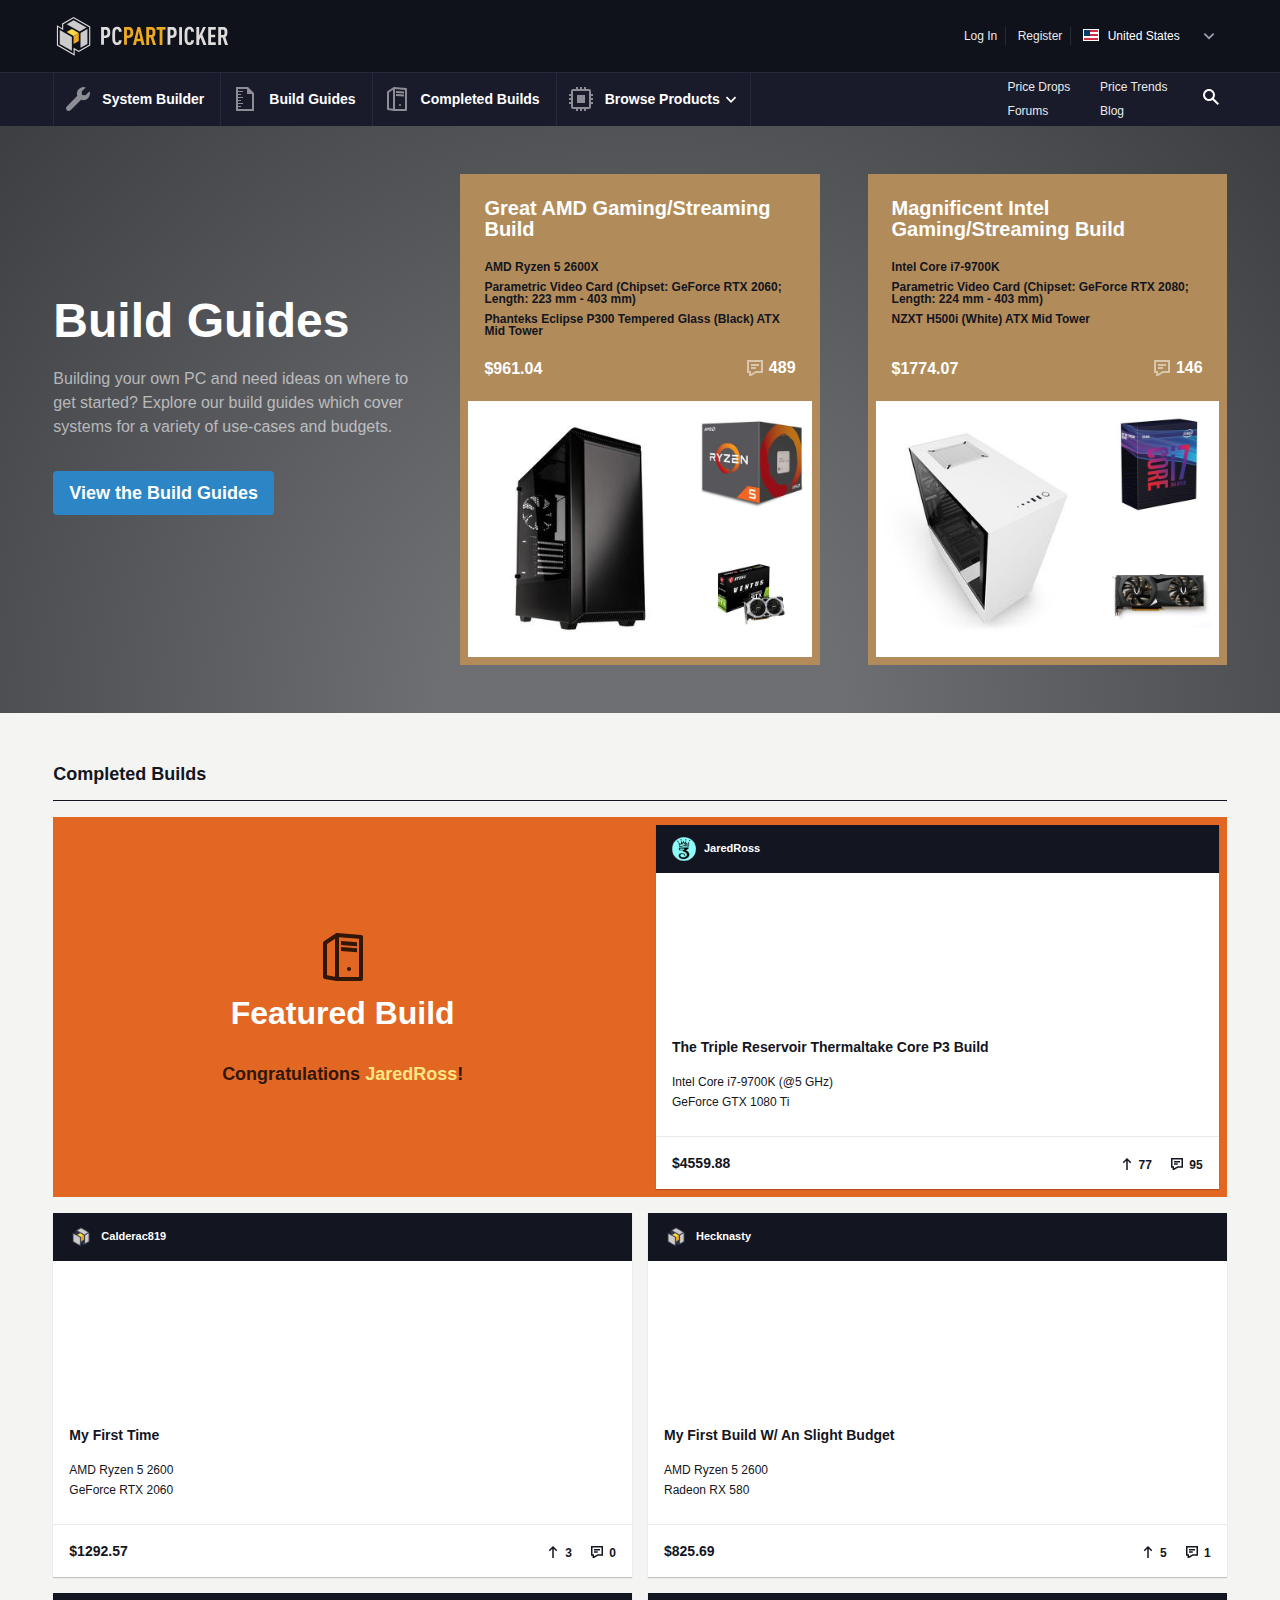
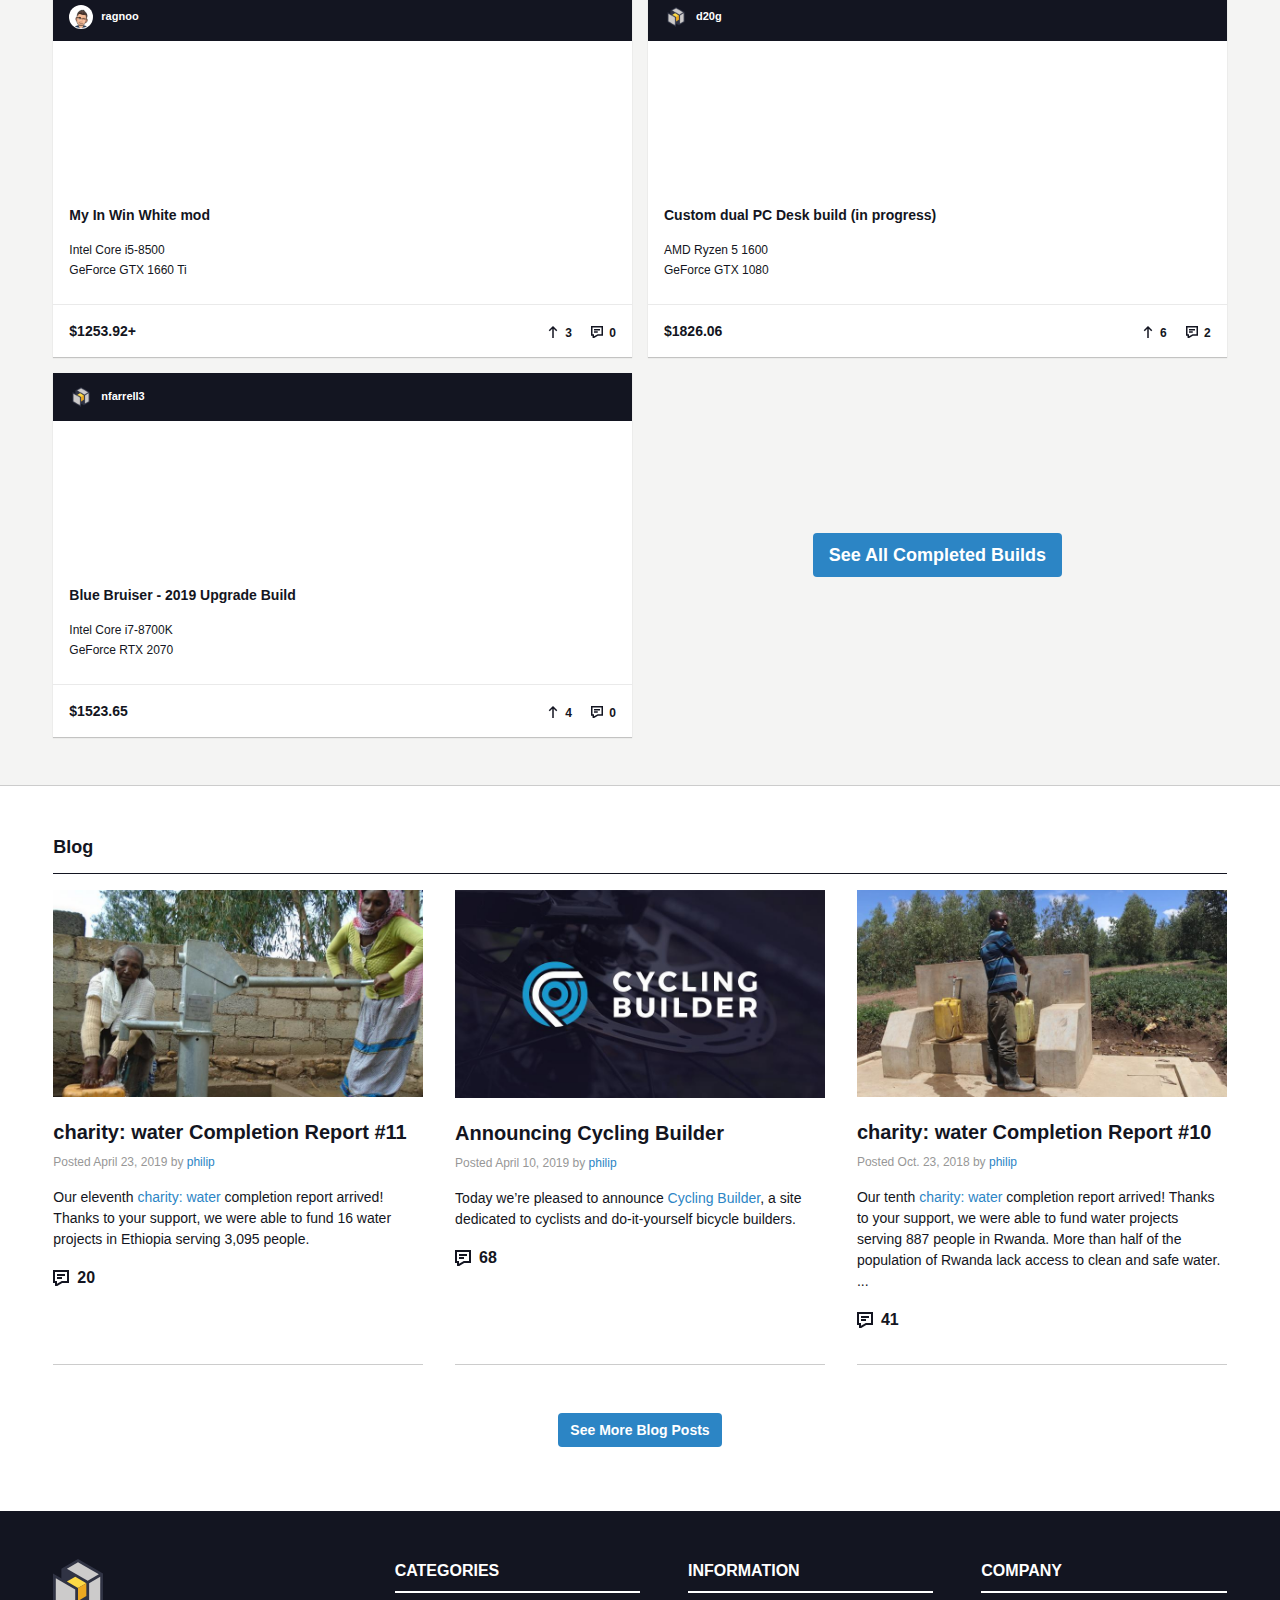
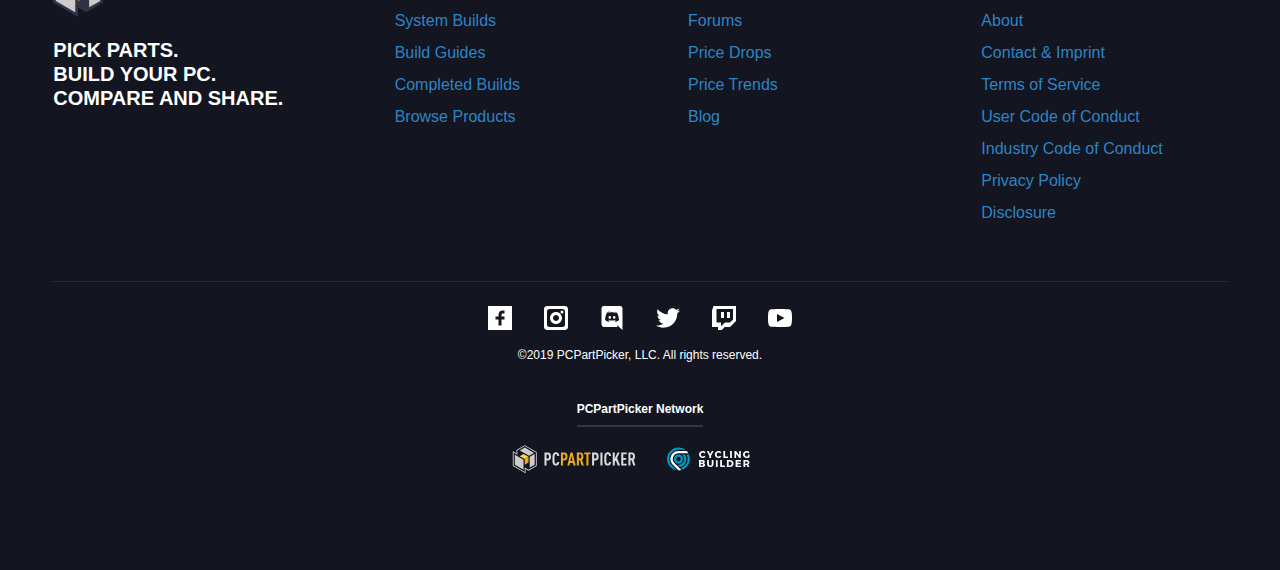
==== commit 1965dfe5: "Update pcpartpicker.html" ====
--- a/code/pcpartpicker/pcpartpicker.html
+++ b/code/pcpartpicker/pcpartpicker.html
@@ -130,13 +130,13 @@
 <section class="nav__top">
     <div class="nav__wrapper nav__wrapper--top xs-col-11 lg-col-9 xl-col-8 xs-mx-auto">
 
-            <a href="https://pcpartpicker.com/" class="nav__logo"><img src="./Pick parts. Build your PC. Compare and share. - PCPartPicker_files/logo.svg"></a>
+            <a href="pcpartpicker.html" class="nav__logo"><img src="./Pick parts. Build your PC. Compare and share. - PCPartPicker_files/logo.svg"></a>
             <ul class="nav__menu--mobile list-unstyled">
-                <li class="nav-icon"><a href="https://pcpartpicker.com/#" class="js-trigger--accountMobile"><svg class="icon shape-user"><use xlink:href="#shape-user"></use></svg></a></li>
-
-                <li class="nav-icon"><a class="js-trigger-offCanvas--search" href="https://pcpartpicker.com/#"><svg class="icon shape-search"><use xlink:href="#shape-search"></use></svg></a></li>
-                <li class="nav-icon"><a href="https://pcpartpicker.com/#" class="js-trigger--menuMobile"><svg class="icon shape-menu"><use xlink:href="#shape-menu"></use></svg></a></li>
-                <li class="nav-icon icon--hide"><a href="https://pcpartpicker.com/#" class="js-trigger--close"><svg class="icon shape-delete"><use xlink:href="#shape-delete"></use></svg></a></li>
+                <li class="nav-icon"><a href="list.html" class="js-trigger--accountMobile"><svg class="icon shape-user"><use xlink:href="#shape-user"></use></svg></a></li>
+
+                <li class="nav-icon"><a class="js-trigger-offCanvas--search" href="list.html"><svg class="icon shape-search"><use xlink:href="#shape-search"></use></svg></a></li>
+                <li class="nav-icon"><a href="list.html" class="js-trigger--menuMobile"><svg class="icon shape-menu"><use xlink:href="#shape-menu"></use></svg></a></li>
+                <li class="nav-icon icon--hide"><a href="list.html" class="js-trigger--close"><svg class="icon shape-delete"><use xlink:href="#shape-delete"></use></svg></a></li>
             </ul>
             <ul class="nav__account list-unstyled">
 
--- a/code/pcpartpicker/Pick parts. Build your PC. Compare and share. - PCPartPicker_files/site-a2b9f6978141030b400f3bb21c625fae.css
+++ b/code/pcpartpicker/Pick parts. Build your PC. Compare and share. - PCPartPicker_files/site-a2b9f6978141030b400f3bb21c625fae.css
@@ -0,0 +1,11645 @@
+
+
+@charset "UTF-8";
+.page-message {
+  margin-top: .125rem;
+  padding: .75rem;
+  font-size: 1.25rem;
+  font-weight: 700; }
+
+.page-message__text:before {
+  content: "";
+  height: 1rem;
+  width: 1rem;
+  display: inline-block;
+  position: relative;
+  bottom: -2px;
+  margin-right: 0.5rem;
+  background-repeat: no-repeat;
+  background-position: center; }
+
+.page-message__action {
+  text-decoration: underline; }
+
+.page-message--error {
+  background-color: #d91e18;
+  color: #e52c34; }
+  .page-message--error .page-message__text,
+  .page-message--error .page-message__action {
+    color: #e52c34; }
+    .page-message--error .page-message__text:before,
+    .page-message--error .page-message__action:before {
+      background-image: url("data:image/svg+xml,%3Csvg%20width%3D%22488%22%20height%3D%22488%22%20viewBox%3D%220%200%20488%20488%22%20xmlns%3D%22http%3A//www.w3.org/2000/svg%22%3E%0A%09%3Cpath%20d%3D%22M244%200c-134.708%200-244%20109.292-244%20244s109.292%20244%20244%20244%20244-109.292%20244-244-109.292-244-244-244zm40.667%20396.182c0%205.719-4.448%2010.484-9.849%2010.484h-61c-5.719%200-10.484-4.766-10.484-10.484v-60.365c0-5.719%204.766-10.484%2010.484-10.484h61c5.401%200%209.849%204.766%209.849%2010.484v60.365zm-.635-109.292c-.318%204.448-5.083%207.943-10.802%207.943h-58.776c-6.036%200-10.802-3.495-10.802-7.943l-5.401-197.297c0-2.224.953-4.448%203.177-5.719%201.906-1.589%204.766-2.542%207.625-2.542h69.896c2.859%200%205.719.953%207.625%202.542%202.224%201.271%203.177%203.495%203.177%205.719l-5.719%20197.297z%22%20fill%3D%22%23e32%22/%3E%3C/svg%3E");
+      background-size: 1rem; }
+
+.page-message--success {
+  background-color: #00b16a;
+  color: #00b16a; }
+  .page-message--success .page-message__text,
+  .page-message--success .page-message__action {
+    color: #00b16a; }
+    .page-message--success .page-message__text:before,
+    .page-message--success .page-message__action:before {
+      background-image: url("data:image/svg+xml,%3Csvg%20width%3D%2710%27%20height%3D%2710%27%20viewBox%3D%270%200%20512%20512%27%20xmlns%3D%27http%3A//www.w3.org/2000/svg%27%3E%3Cpath%20d%3D%27M491.185%20120.619l-42.818-42.818c-5.667-5.667-13.538-8.815-21.409-8.815-7.871%200-15.742%203.148-21.409%208.815l-206.534%20206.849-92.563-92.877c-5.667-5.667-13.538-8.815-21.409-8.815-7.871%200-15.742%203.148-21.409%208.815l-42.818%2042.818c-5.667%205.667-8.815%2013.538-8.815%2021.409%200%207.871%203.148%2015.742%208.815%2021.409l113.972%20113.972%2042.818%2042.818c5.667%205.667%2013.538%208.815%2021.409%208.815%207.871%200%2015.742-3.148%2021.409-8.815l42.818-42.818%20227.943-227.943c5.667-5.667%208.815-13.538%208.815-21.409%200-7.871-3.148-15.742-8.815-21.409z%27%20fill%3D%27%23fff%27/%3E%3C/svg%3E");
+      background-size: .625rem;
+      background-color: #00b16a;
+      border-radius: 50%; }
+
+.page-message__action:hover {
+  color: #2c85c5; }
+
+.button-group,
+.button-group--small {
+  position: relative;
+  display: inline-block;
+  border: 1px solid #cccccc;
+  border-radius: 0px;
+  text-decoration: none;
+  color: #2c85c5; }
+  .button-group .button-group__radio,
+  .button-group--small .button-group__radio {
+    border: 0;
+    clip: rect(0 0 0 0);
+    height: 1px;
+    margin: -1px;
+    overflow: hidden;
+    padding: 0;
+    position: absolute;
+    width: 1px; }
+
+.button-group__item {
+  display: inline-block;
+  cursor: pointer;
+  float: left;
+  padding: .5rem .875rem;
+  border-right: 1px solid #cccccc; }
+  .button-group__item:hover {
+    transition: background-color .3s ease 0s;
+    background-color: white; }
+  .button-group__item:last-of-type {
+    border: 0; }
+
+.button-group .button-group__radio:checked + .button-group__item,
+.button-group--small .button-group__radio:checked + .button-group__item {
+  background-color: white;
+  color: #979797; }
+
+.button-group--small .button-group__item {
+  padding: 0.3125rem .625rem;
+  font-size: 1.125rem;
+  line-height: 1.5; }
+
+.modal {
+  background-color: rgba(19, 21, 33, 0.5);
+  position: fixed;
+  height: 100%;
+  width: 100%;
+  top: 0;
+  left: 0;
+  padding: 1rem;
+  z-index: 400;
+  opacity: 0;
+  visibility: hidden;
+  transition: all 0.45s cubic-bezier(0.165, 0.84, 0.44, 1);
+  overflow-y: scroll;
+  -webkit-overflow-scrolling: touch; }
+  .modal .modal__container {
+    -webkit-animation-duration: 0.35s;
+    animation-duration: 0.35s;
+    -webkit-animation-fill-mode: both;
+    animation-fill-mode: both;
+    background: white; }
+    .modal .modal__container .modal__header {
+      display: flex;
+      align-items: stretch;
+      border-bottom: 1px solid #cccccc; }
+      .modal .modal__container .modal__header h2 {
+        font-size: 1.25rem;
+        padding: 1rem;
+        flex-grow: 1; }
+        .modal .modal__container .modal__header h2 svg {
+          margin-right: 1rem; }
+      .modal .modal__container .modal__header .modal__close {
+        display: flex;
+        align-items: center;
+        padding: 1rem;
+        line-height: 0; }
+        .modal .modal__container .modal__header .modal__close svg {
+          fill: #bdbdbd;
+          transition: fill 0.45s cubic-bezier(0.165, 0.84, 0.44, 1); }
+        .modal .modal__container .modal__header .modal__close:hover {
+          cursor: pointer; }
+          .modal .modal__container .modal__header .modal__close:hover svg {
+            fill: #2c85c5;
+            transition: fill 0.1s cubic-bezier(0.165, 0.84, 0.44, 1); }
+    .modal .modal__container .modal__content {
+      padding: 1rem; }
+    .modal .modal__container .form-actions {
+      margin-top: 1.5rem; }
+
+.gray-out {
+  opacity: .4; }
+  .gray-out .radio + label,
+  .gray-out .checkbox + label,
+  .gray-out .select,
+  .gray-out select,
+  .gray-out input {
+    pointer-events: none; }
+
+.js-show-modal {
+  overflow: hidden; }
+
+.modal--visible {
+  visibility: visible;
+  opacity: 1; }
+  .modal--visible .modal__container {
+    -webkit-animation-name: modal__content-scale;
+    animation-name: modal__content-scale; }
+
+@-webkit-keyframes modal__content-scale {
+  from {
+    opacity: 0;
+    -webkit-transform: translate3d(0, 40px, 0);
+    transform: translate3d(0, 40px, 0); }
+
+  50% {
+    opacity: 1; } }
+@-moz-keyframes modal__content-scale {
+  from {
+    opacity: 0;
+    -webkit-transform: translate3d(0, 40px, 0);
+    transform: translate3d(0, 40px, 0); }
+
+  50% {
+    opacity: 1; } }
+@keyframes modal__content-scale {
+  from {
+    opacity: 0;
+    -webkit-transform: translate3d(0, 40px, 0);
+    transform: translate3d(0, 40px, 0); }
+
+  50% {
+    opacity: 1; } }
+.ui-widget-overlay {
+  position: fixed;
+  top: 0;
+  left: 0;
+  width: 100%;
+  height: 100%;
+  background-color: rgba(44, 133, 197, 0.95);
+  z-index: 100; }
+
+.ui-dialog {
+  z-index: 100;
+  background-color: white;
+  box-shadow: 0px 25px 45px rgba(0, 0, 0, 0.22);
+  padding: 2rem; }
+
+#partlist_history_dialog table tbody {
+  font-size: 0.6875rem;
+  line-height: 1; }
+  @media only screen and (min-width: 1050px) {
+    #partlist_history_dialog table tbody {
+      font-size: 0.875rem; } }
+  #partlist_history_dialog table tbody .td__when {
+    font-size: 0.625rem;
+    color: #979797; }
+    @media only screen and (min-width: 1050px) {
+      #partlist_history_dialog table tbody .td__when {
+        font-size: 0.75rem; } }
+
+#key_metric_dialog table {
+  margin-top: 1rem; }
+
+#partlist_markup_dialog #markup_merchant_select {
+  margin: 0.5rem 0; }
+  #partlist_markup_dialog #markup_merchant_select li {
+    margin-bottom: 0.5rem; }
+    #partlist_markup_dialog #markup_merchant_select li select {
+      margin: 0.5rem 0; }
+#partlist_markup_dialog #markup_selection {
+  margin-bottom: 0.5rem; }
+  #partlist_markup_dialog #markup_selection li {
+    display: inline-block;
+    margin-right: 1.5rem; }
+    #partlist_markup_dialog #markup_selection li .radio + label:before {
+      top: -4px; }
+    #partlist_markup_dialog #markup_selection li svg {
+      width: 24px;
+      height: 24px; }
+
+#partlist_save_dialog h6 {
+  margin-bottom: 0.5rem; }
+#partlist_save_dialog .modal__content--createNew,
+#partlist_save_dialog .modal__content--overwrite {
+  margin-bottom: 1.5rem; }
+  #partlist_save_dialog .modal__content--createNew label,
+  #partlist_save_dialog .modal__content--overwrite label {
+    margin-bottom: 0.5rem; }
+#partlist_save_dialog .modal__content--createNew input[type=text] {
+  width: 100%; }
+#partlist_save_dialog .modal__content--overwrite select {
+  width: 100%; }
+
+#partlist_upp_dialog #info {
+  margin-bottom: 1rem; }
+#partlist_upp_dialog #upp_add_custom_form input[type=text] {
+  width: 100%;
+  margin: 0.5rem 0; }
+  @media only screen and (min-width: 1050px) {
+    #partlist_upp_dialog #upp_add_custom_form input[type=text] {
+      width: 75%; } }
+#partlist_upp_dialog #partlist_upp_dialog_manual_entry_form ul li {
+  margin-bottom: 0.5rem; }
+#partlist_upp_dialog #partlist_upp_dialog_manual_entry_form .note {
+  margin-top: 0.5rem; }
+#partlist_upp_dialog #partlist_upp_dialog_auto_fetch_result #upp_dialog_auto_fetch_result_title {
+  text-align: center; }
+  #partlist_upp_dialog #partlist_upp_dialog_auto_fetch_result #upp_dialog_auto_fetch_result_title .image-wrapper {
+    margin-bottom: 1rem; }
+  #partlist_upp_dialog #partlist_upp_dialog_auto_fetch_result #upp_dialog_auto_fetch_result_title h2 {
+    font-size: 1.25rem; }
+#partlist_upp_dialog #partlist_upp_dialog_auto_fetch_result .form-actions {
+  text-align: center; }
+#partlist_upp_dialog .dialog__divider {
+  margin-top: 1rem; }
+
+#partlist_custom_price_dialog #change_price_select li {
+  margin-bottom: 0.5rem; }
+  #partlist_custom_price_dialog #change_price_select li select {
+    width: 100%; }
+
+#default_dialog .modal__footer {
+  padding: 0 2rem 2rem; }
+#default_dialog #desktop_report_dialog ul {
+  margin: 0.5rem 0 1rem; }
+#default_dialog #desktop_report_dialog .moderation-report-additional-info {
+  margin-bottom: 0.5rem; }
+
+#folder_dialog_new form input#new_folder_name {
+  width: 100%; }
+
+#folder_dialog_edit .folderDelete {
+  border-top: 1px solid #cccccc;
+  padding-top: 2rem; }
+  #folder_dialog_edit .folderDelete form {
+    padding-bottom: 1rem; }
+
+#price_dialog p {
+  margin-bottom: 1rem; }
+
+.xs-block-grid-1, .xs-block-grid-2, .xs-block-grid-3, .xs-block-grid-4, .xs-block-grid-5, .xs-block-grid-6 {
+  font-size: 0        !important;
+  margin: -0.5rem !important;
+  padding: 0          !important; }
+
+@media (min-width: 768px) {
+  .sm-block-grid-1, .sm-block-grid-2, .sm-block-grid-3, .sm-block-grid-4, .sm-block-grid-5, .sm-block-grid-6 {
+    font-size: 0        !important;
+    margin: -0.5rem !important;
+    padding: 0          !important; } }
+@media (min-width: 1050px) {
+  .md-block-grid-1, .md-block-grid-2, .md-block-grid-3, .md-block-grid-4, .md-block-grid-5, .md-block-grid-6 {
+    font-size: 0        !important;
+    margin: -0.5rem !important;
+    padding: 0          !important; } }
+@media (min-width: 1536px) {
+  .lg-block-grid-1, .lg-block-grid-2, .lg-block-grid-3, .lg-block-grid-4, .lg-block-grid-5, .lg-block-grid-6 {
+    font-size: 0        !important;
+    margin: -0.5rem !important;
+    padding: 0          !important; } }
+@media (min-width: 2600px) {
+  .xl-block-grid-1, .xl-block-grid-2, .xl-block-grid-3, .xl-block-grid-4, .xl-block-grid-5, .xl-block-grid-6 {
+    font-size: 0        !important;
+    margin: -0.5rem !important;
+    padding: 0          !important; } }
+.block-grid__item {
+  display: inline-block      !important;
+  margin: 0.5rem !important;
+  font-size: 16px;
+  vertical-align: top        !important; }
+
+.xs-block-grid-1 .block-grid__item {
+  width: 100% !important; }
+.xs-block-grid-2 .block-grid__item {
+  width: calc(50% - 1rem) !important; }
+.xs-block-grid-3 .block-grid__item {
+  width: calc(33.33333% - 1rem) !important; }
+.xs-block-grid-4 .block-grid__item {
+  width: calc(25% - 1rem) !important; }
+.xs-block-grid-5 .block-grid__item {
+  width: calc(20% - 1rem) !important; }
+.xs-block-grid-6 .block-grid__item {
+  width: calc(16.66667% - 1rem) !important; }
+
+@media (min-width: 768px) {
+  .sm-block-grid-1 .block-grid__item {
+    width: 100% !important; }
+  .sm-block-grid-2 .block-grid__item {
+    width: calc(50% - 1rem) !important; }
+  .sm-block-grid-3 .block-grid__item {
+    width: calc(33.33333% - 1rem) !important; }
+  .sm-block-grid-4 .block-grid__item {
+    width: calc(25% - 1rem) !important; }
+  .sm-block-grid-5 .block-grid__item {
+    width: calc(20% - 1rem) !important; }
+  .sm-block-grid-6 .block-grid__item {
+    width: calc(16.66667% - 1rem) !important; } }
+@media (min-width: 1050px) {
+  .md-block-grid-1 .block-grid__item {
+    width: 100% !important; }
+  .md-block-grid-2 .block-grid__item {
+    width: calc(50% - 1rem) !important; }
+  .md-block-grid-3 .block-grid__item {
+    width: calc(33.33333% - 1rem) !important; }
+  .md-block-grid-4 .block-grid__item {
+    width: calc(25% - 1rem) !important; }
+  .md-block-grid-5 .block-grid__item {
+    width: calc(20% - 1rem) !important; }
+  .md-block-grid-6 .block-grid__item {
+    width: calc(16.66667% - 1rem) !important; } }
+@media (min-width: 1536px) {
+  .lg-block-grid-1 .block-grid__item {
+    width: 100% !important; }
+  .lg-block-grid-2 .block-grid__item {
+    width: calc(50% - 1rem) !important; }
+  .lg-block-grid-3 .block-grid__item {
+    width: calc(33.33333% - 1rem) !important; }
+  .lg-block-grid-4 .block-grid__item {
+    width: calc(25% - 1rem) !important; }
+  .lg-block-grid-5 .block-grid__item {
+    width: calc(20% - 1rem) !important; }
+  .lg-block-grid-6 .block-grid__item {
+    width: calc(16.66667% - 1rem) !important; } }
+@media (min-width: 2600px) {
+  .xl-block-grid-1 .block-grid__item {
+    width: 100% !important; }
+  .xl-block-grid-2 .block-grid__item {
+    width: calc(50% - 1rem) !important; }
+  .xl-block-grid-3 .block-grid__item {
+    width: calc(33.33333% - 1rem) !important; }
+  .xl-block-grid-4 .block-grid__item {
+    width: calc(25% - 1rem) !important; }
+  .xl-block-grid-5 .block-grid__item {
+    width: calc(20% - 1rem) !important; }
+  .xl-block-grid-6 .block-grid__item {
+    width: calc(16.66667% - 1rem) !important; } }
+.no-gutters {
+  margin: 0 !important; }
+  .no-gutters .block-grid__item {
+    margin: 0 !important; }
+
+.xs-block-grid-1.no-gutters .block-grid__item {
+  width: 100% !important; }
+.xs-block-grid-2.no-gutters .block-grid__item {
+  width: 50% !important; }
+.xs-block-grid-3.no-gutters .block-grid__item {
+  width: 33.33333% !important; }
+.xs-block-grid-4.no-gutters .block-grid__item {
+  width: 25% !important; }
+.xs-block-grid-5.no-gutters .block-grid__item {
+  width: 20% !important; }
+.xs-block-grid-6.no-gutters .block-grid__item {
+  width: 16.66667% !important; }
+
+@media (min-width: 768px) {
+  .sm-block-grid-1.no-gutters .block-grid__item {
+    width: 100% !important; }
+  .sm-block-grid-2.no-gutters .block-grid__item {
+    width: 50% !important; }
+  .sm-block-grid-3.no-gutters .block-grid__item {
+    width: 33.33333% !important; }
+  .sm-block-grid-4.no-gutters .block-grid__item {
+    width: 25% !important; }
+  .sm-block-grid-5.no-gutters .block-grid__item {
+    width: 20% !important; }
+  .sm-block-grid-6.no-gutters .block-grid__item {
+    width: 16.66667% !important; } }
+@media (min-width: 1050px) {
+  .md-block-grid-1.no-gutters .block-grid__item {
+    width: 100% !important; }
+  .md-block-grid-2.no-gutters .block-grid__item {
+    width: 50% !important; }
+  .md-block-grid-3.no-gutters .block-grid__item {
+    width: 33.33333% !important; }
+  .md-block-grid-4.no-gutters .block-grid__item {
+    width: 25% !important; }
+  .md-block-grid-5.no-gutters .block-grid__item {
+    width: 20% !important; }
+  .md-block-grid-6.no-gutters .block-grid__item {
+    width: 16.66667% !important; } }
+@media (min-width: 1536px) {
+  .lg-block-grid-1.no-gutters .block-grid__item {
+    width: 100% !important; }
+  .lg-block-grid-2.no-gutters .block-grid__item {
+    width: 50% !important; }
+  .lg-block-grid-3.no-gutters .block-grid__item {
+    width: 33.33333% !important; }
+  .lg-block-grid-4.no-gutters .block-grid__item {
+    width: 25% !important; }
+  .lg-block-grid-5.no-gutters .block-grid__item {
+    width: 20% !important; }
+  .lg-block-grid-6.no-gutters .block-grid__item {
+    width: 16.66667% !important; } }
+@media (min-width: 2600px) {
+  .xl-block-grid-1.no-gutters .block-grid__item {
+    width: 100% !important; }
+  .xl-block-grid-2.no-gutters .block-grid__item {
+    width: 50% !important; }
+  .xl-block-grid-3.no-gutters .block-grid__item {
+    width: 33.33333% !important; }
+  .xl-block-grid-4.no-gutters .block-grid__item {
+    width: 25% !important; }
+  .xl-block-grid-5.no-gutters .block-grid__item {
+    width: 20% !important; }
+  .xl-block-grid-6.no-gutters .block-grid__item {
+    width: 16.66667% !important; } }
+.fill-primary {
+  background-color: #2c85c5; }
+
+.fill-secondary {
+  background-color: #eda920; }
+
+.fill-tertiary {
+  background-color: #f4f4f3; }
+
+.fill-error {
+  background-color: #d91e18; }
+
+.fill-warning {
+  background-color: #ff9115; }
+
+.fill-success {
+  background-color: #00b16a; }
+
+.fill-link {
+  background-color: #2c85c5; }
+
+.fill-neutral--darker {
+  background-color: #131521; }
+
+.fill-neutral--dark {
+  background-color: #26293c; }
+
+.fill-neutral {
+  background-color: #bdbdbd; }
+
+.fill-neutral--light {
+  background-color: #eaeaea; }
+
+.fill-neutral--lighter {
+  background-color: white; }
+
+.fill-facebook {
+  background-color: #3b5998; }
+
+.fill-twitter {
+  background-color: #55acee; }
+
+.fill-google {
+  background-color: #dd4b39; }
+
+.fill-linkedin {
+  background-color: #0077b5; }
+
+.fill-pinterest {
+  background-color: #bd081c; }
+
+.fill-reddit {
+  background-color: #fc4217; }
+
+.fill-youtube {
+  background-color: #cd201f; }
+
+.fill-instagram {
+  background-color: #517fa4; }
+
+.fill-vine {
+  background-color: #00b488; }
+
+.fill-snapchat {
+  background-color: #fffc00; }
+
+.text-primary {
+  color: #2c85c5; }
+
+.text-secondary {
+  color: #2c85c5; }
+
+.text-tertiary {
+  color: #f4f4f3; }
+
+.text-error {
+  color: #e52c34; }
+
+.text-warning {
+  color: #f78300; }
+
+.text-success {
+  color: #00b16a; }
+
+.text-link {
+  color: #2c85c5; }
+
+.text-neutral--darker {
+  color: #131521; }
+
+.text-neutral--dark {
+  color: #26293c; }
+
+.text-neutral {
+  color: #979797; }
+
+.text-neutral--light {
+  color: #eaeaea; }
+
+.text-neutral--lighter {
+  color: white; }
+
+.button {
+  cursor: pointer;
+  padding: 0;
+  background-color: transparent;
+  background-image: none;
+  border: 1px solid transparent;
+  -webkit-appearance: none;
+  appearance: none;
+  -webkit-user-select: none;
+  -moz-user-select: none;
+  -ms-user-select: none;
+  -o-user-select: none;
+  user-select: none;
+  padding: 0.5rem 0.875rem;
+  line-height: 1.5rem;
+  border-radius: 0px;
+  text-decoration: none;
+  cursor: pointer;
+  display: inline-block;
+  border: 1px solid transparent;
+  text-align: center;
+  background-color: #2c85c5;
+  color: white;
+  border-color: #2c85c5;
+  border: 2px solid transparent;
+  transition: background-color 0.1s ease 0s; }
+  .button:active {
+    outline: 0; }
+  .button:not(.button--disabled):not(:disabled):hover {
+    background-color: #216393;
+    transition: background-color 0.15s ease 0s;
+    text-decoration: none; }
+  .button:not(.button--disabled):not(:disabled):active {
+    background-color: #153f5d; }
+  .button.button--secondary {
+    border: 2px solid #2c85c5;
+    color: #2c85c5;
+    background: none; }
+    .button.button--secondary:hover {
+      transition: background-color 0.15s ease 0s; }
+  .button.button--secondary:not(.button--disabled):not(:disabled):hover {
+    background-color: #2c85c5;
+    color: white; }
+  .button.button--secondary:not(.button--disabled):not(:disabled):active {
+    background-color: #153f5d;
+    border-color: #153f5d;
+    color: white; }
+  .button.button--secondary.button--icon > svg {
+    fill: #2c85c5; }
+  .button.button--secondary.button--icon:not(.button--disabled):not(:disabled):hover svg {
+    fill: white; }
+
+.button--negative {
+  background-color: #d91e18;
+  color: white;
+  border-color: #d91e18;
+  border: 2px solid transparent;
+  transition: background-color 0.1s ease 0s; }
+  .button--negative:not(.button--disabled):not(:disabled):hover {
+    background-color: #a21612;
+    transition: background-color 0.15s ease 0s;
+    text-decoration: none; }
+  .button--negative:not(.button--disabled):not(:disabled):active {
+    background-color: #660e0b; }
+  .button--negative.button--secondary {
+    border: 2px solid #d91e18;
+    color: #d91e18;
+    background: none; }
+    .button--negative.button--secondary:hover {
+      transition: background-color 0.15s ease 0s; }
+  .button--negative.button--secondary:not(.button--disabled):not(:disabled):hover {
+    background-color: #d91e18;
+    color: white; }
+  .button--negative.button--secondary:not(.button--disabled):not(:disabled):active {
+    background-color: #660e0b;
+    border-color: #660e0b;
+    color: white; }
+  .button--negative.button--secondary.button--icon > svg {
+    fill: #d91e18; }
+  .button--negative.button--secondary.button--icon:not(.button--disabled):not(:disabled):hover svg {
+    fill: white; }
+
+.button--white {
+  background-color: white;
+  color: #979797;
+  border-color: white;
+  border: 2px solid transparent;
+  transition: background-color 0.1s ease 0s; }
+  .button--white:not(.button--disabled):not(:disabled):hover {
+    background-color: #e0e0e0;
+    transition: background-color 0.15s ease 0s;
+    text-decoration: none; }
+  .button--white:not(.button--disabled):not(:disabled):active {
+    background-color: #bfbfbf; }
+  .button--white.button--secondary {
+    border: 2px solid white;
+    color: white;
+    background: none; }
+    .button--white.button--secondary:hover {
+      transition: background-color 0.15s ease 0s; }
+  .button--white.button--secondary:not(.button--disabled):not(:disabled):hover {
+    background-color: white;
+    color: #979797; }
+  .button--white.button--secondary:not(.button--disabled):not(:disabled):active {
+    background-color: #bfbfbf;
+    border-color: #bfbfbf;
+    color: #979797; }
+  .button--white.button--secondary.button--icon > svg {
+    fill: white; }
+  .button--white.button--secondary.button--icon:not(.button--disabled):not(:disabled):hover svg {
+    fill: white; }
+  .button--white.button--secondary:not(.button--disabled):not(:disabled):active {
+    background-color: #e6e6e6; }
+  .button--white.button--icon > svg {
+    fill: #131521; }
+  .button--white.button--icon:not(.button--disabled):not(:disabled):hover svg {
+    fill: #131521; }
+  .button--white.button--secondary.button--icon > svg {
+    fill: white; }
+  .button--white.button--secondary.button--icon:not(.button--disabled):not(:disabled):hover svg {
+    fill: #131521; }
+
+.button--dark {
+  background-color: #26293c;
+  color: #26293c;
+  border-color: #26293c;
+  border: 2px solid transparent;
+  transition: background-color 0.1s ease 0s; }
+  .button--dark:not(.button--disabled):not(:disabled):hover {
+    background-color: #0e0f17;
+    transition: background-color 0.15s ease 0s;
+    text-decoration: none; }
+  .button--dark:not(.button--disabled):not(:disabled):active {
+    background-color: black; }
+  .button--dark.button--secondary {
+    border: 2px solid #26293c;
+    color: #26293c;
+    background: none; }
+    .button--dark.button--secondary:hover {
+      transition: background-color 0.15s ease 0s; }
+  .button--dark.button--secondary:not(.button--disabled):not(:disabled):hover {
+    background-color: #26293c;
+    color: white; }
+  .button--dark.button--secondary:not(.button--disabled):not(:disabled):active {
+    background-color: black;
+    border-color: black;
+    color: white; }
+  .button--dark.button--secondary.button--icon > svg {
+    fill: #26293c; }
+  .button--dark.button--secondary.button--icon:not(.button--disabled):not(:disabled):hover svg {
+    fill: white; }
+  .button--dark.button--secondary:not(.button--disabled):not(:disabled):active {
+    background-color: #000001; }
+  .button--dark.button--icon > svg {
+    fill: white; }
+  .button--dark.button--icon:not(.button--disabled):not(:disabled):hover svg {
+    fill: white; }
+  .button--dark.button--secondary.button--icon > svg {
+    fill: #131521; }
+  .button--dark.button--secondary.button--icon:not(.button--disabled):not(:disabled):hover svg {
+    fill: white; }
+
+.button--neutral {
+  background-color: #bdbdbd;
+  color: white;
+  border-color: #bdbdbd;
+  border: 2px solid transparent;
+  transition: background-color 0.1s ease 0s; }
+  .button--neutral:not(.button--disabled):not(:disabled):hover {
+    background-color: #9e9e9e;
+    transition: background-color 0.15s ease 0s;
+    text-decoration: none; }
+  .button--neutral:not(.button--disabled):not(:disabled):active {
+    background-color: #7d7d7d; }
+  .button--neutral.button--secondary {
+    border: 2px solid #bdbdbd;
+    color: #bdbdbd;
+    background: none; }
+    .button--neutral.button--secondary:hover {
+      transition: background-color 0.15s ease 0s; }
+  .button--neutral.button--secondary:not(.button--disabled):not(:disabled):hover {
+    background-color: #bdbdbd;
+    color: white; }
+  .button--neutral.button--secondary:not(.button--disabled):not(:disabled):active {
+    background-color: #7d7d7d;
+    border-color: #7d7d7d;
+    color: white; }
+  .button--neutral.button--secondary.button--icon > svg {
+    fill: #bdbdbd; }
+  .button--neutral.button--secondary.button--icon:not(.button--disabled):not(:disabled):hover svg {
+    fill: white; }
+  .button--neutral.button--secondary:not(.button--disabled):not(:disabled):active {
+    background-color: #a4a4a4; }
+  .button--neutral.button--icon > svg {
+    fill: white; }
+  .button--neutral.button--icon:not(.button--disabled):not(:disabled):hover svg {
+    fill: white; }
+  .button--neutral.button--secondary.button--icon > svg {
+    fill: #bdbdbd; }
+  .button--neutral.button--secondary.button--icon:not(.button--disabled):not(:disabled):hover svg {
+    fill: white; }
+
+.button--transparent {
+  background-color: transparent;
+  color: #2c85c5;
+  border-color: transparent;
+  border: 1px solid transparent; }
+  .button--transparent:not(.button--disabled):not(:disabled):hover {
+    background-color: transparent;
+    color: #194d72; }
+
+.button--disabled,
+.button:disabled {
+  opacity: 0.3;
+  pointer-events: none; }
+  .button--disabled:hover,
+  .button:disabled:hover {
+    cursor: default;
+    transition: none; }
+
+.button--small {
+  padding: 0.3125rem 0.625rem;
+  font-size: 1.125rem;
+  line-height: 1.25rem; }
+
+.button--icon > svg {
+  width: 1rem;
+  height: 1rem;
+  fill: white;
+  position: relative;
+  top: 0.125rem;
+  margin-right: .5rem; }
+.button--icon.button--small > svg {
+  width: 0.875rem;
+  height: 0.875rem;
+  position: relative;
+  margin-right: .3125rem; }
+
+.button--facebook {
+  background-color: #3b5998;
+  color: white; }
+  .button--facebook:not(.button--disabled):not(:disabled):hover {
+    background-color: #1e2e4f;
+    color: white; }
+  .button--facebook.button--disabled:hover, .button--facebook:disabled:hover {
+    color: white; }
+  .button--facebook:not(.button--disabled):not(:disabled):active {
+    background-color: #090e17; }
+
+.button--twitter {
+  background-color: #55acee;
+  color: white; }
+  .button--twitter:not(.button--disabled):not(:disabled):hover {
+    background-color: #147bc9;
+    color: white; }
+  .button--twitter.button--disabled:hover, .button--twitter:disabled:hover {
+    color: white; }
+  .button--twitter:not(.button--disabled):not(:disabled):active {
+    background-color: #0d5083; }
+
+.button--google {
+  background-color: #dd4b39;
+  color: white; }
+  .button--google:not(.button--disabled):not(:disabled):hover {
+    background-color: #96271a;
+    color: white; }
+  .button--google.button--disabled:hover, .button--google:disabled:hover {
+    color: white; }
+  .button--google:not(.button--disabled):not(:disabled):active {
+    background-color: #55160f; }
+
+.button--linkedin {
+  background-color: #0077b5;
+  color: white; }
+  .button--linkedin:not(.button--disabled):not(:disabled):hover {
+    background-color: #00344f;
+    color: white; }
+  .button--linkedin.button--disabled:hover, .button--linkedin:disabled:hover {
+    color: white; }
+  .button--linkedin:not(.button--disabled):not(:disabled):active {
+    background-color: #000203; }
+
+.button--pinterest {
+  background-color: #bd081c;
+  color: white; }
+  .button--pinterest:not(.button--disabled):not(:disabled):hover {
+    background-color: #5b040e;
+    color: white; }
+  .button--pinterest.button--disabled:hover, .button--pinterest:disabled:hover {
+    color: white; }
+  .button--pinterest:not(.button--disabled):not(:disabled):active {
+    background-color: #120103; }
+
+.button--youtube {
+  background-color: #cd201f;
+  color: white; }
+  .button--youtube:not(.button--disabled):not(:disabled):hover {
+    background-color: #741212;
+    color: white; }
+  .button--youtube.button--disabled:hover, .button--youtube:disabled:hover {
+    color: white; }
+  .button--youtube:not(.button--disabled):not(:disabled):active {
+    background-color: #320808; }
+
+.button--instagram {
+  background-color: #517fa4;
+  color: white; }
+  .button--instagram:not(.button--disabled):not(:disabled):hover {
+    background-color: #2f4a60;
+    color: white; }
+  .button--instagram.button--disabled:hover, .button--instagram:disabled:hover {
+    color: white; }
+  .button--instagram:not(.button--disabled):not(:disabled):active {
+    background-color: #16222d; }
+
+.button--sms {
+  background-color: #169d5b;
+  color: white; }
+  .button--sms:not(.button--disabled):not(:disabled):hover {
+    background-color: #094427;
+    color: white; }
+  .button--sms.button--disabled:hover, .button--sms:disabled:hover {
+    color: white; }
+  .button--sms:not(.button--disabled):not(:disabled):active {
+    background-color: black; }
+
+.button--rss {
+  background-color: #f47f16;
+  color: white; }
+  .button--rss:not(.button--disabled):not(:disabled):hover {
+    background-color: #9d4e07;
+    color: white; }
+  .button--rss.button--disabled:hover, .button--rss:disabled:hover {
+    color: white; }
+  .button--rss:not(.button--disabled):not(:disabled):active {
+    background-color: #542a04; }
+
+.button--apple-news {
+  background-color: #131521;
+  color: white; }
+  .button--apple-news:not(.button--disabled):not(:disabled):hover {
+    background-color: black;
+    color: white; }
+  .button--apple-news.button--disabled:hover, .button--apple-news:disabled:hover {
+    color: white; }
+  .button--apple-news:not(.button--disabled):not(:disabled):active {
+    background-color: black; }
+
+.text-input,
+input,
+input[type=text],
+input[type=password],
+input[type=email],
+input[type=number],
+textarea,
+.textarea,
+select,
+.select,
+.date-input {
+  font-family: inherit;
+  background: white;
+  font-size: 0.875rem;
+  line-height: 1.5;
+  padding: 0.55rem 0.75rem;
+  border: 1px solid #cccccc; }
+
+select, .select {
+  background-image: url("data:image/svg+xml,%3Csvg%20xmlns%3D%27http%3A//www.w3.org/2000/svg%27%20width%3D%2712%27%20height%3D%278%27%20viewBox%3D%270%200%20488%20285%27%3E%3Cpath%20d%3D%27M483.11%2029.381l-24.449-24.485c-2.934-2.938-7.335-4.897-11.246-4.897-3.912%200-8.313%201.959-11.246%204.897l-192.168%20192.448-192.168-192.448c-2.934-2.938-7.335-4.897-11.246-4.897-4.401%200-8.313%201.959-11.246%204.897l-24.449%2024.485c-2.934%202.938-4.89%207.345-4.89%2011.263s1.956%208.325%204.89%2011.263l227.864%20228.196c2.934%202.938%207.335%204.897%2011.246%204.897%203.912%200%208.313-1.959%2011.246-4.897l227.864-228.196c2.934-2.938%204.89-7.345%204.89-11.263s-1.956-8.325-4.89-11.263z%27%20fill%3D%27%23000%27/%3E%3C/svg%3E");
+  background-repeat: no-repeat;
+  background-position: calc(100% - 1rem) center;
+  background-size: 0.6875rem;
+  -webkit-appearance: none;
+  -moz-appearance: none;
+  border-radius: 0;
+  padding-right: 2.5rem;
+  cursor: pointer; }
+
+select::-ms-expand,
+.select::-ms-expand {
+  display: none; }
+
+.select--small,
+.text-input--small,
+.date-input--small {
+  font-size: 0.75rem;
+  line-height: 1.5;
+  padding: 0.3125rem 0.625rem; }
+
+.select--small {
+  padding-right: 2rem;
+  background-position: calc(100% - 0.875rem) center;
+  background-size: 0.5rem; }
+
+textarea {
+  resize: vertical;
+  width: 100%; }
+
+.textarea {
+  min-height: 300px;
+  padding: 0.5rem 0.75rem; }
+
+.textarea--small {
+  min-height: 5rem;
+  padding: 0.375rem 0.625rem;
+  font-size: 0.75rem;
+  line-height: 1.5; }
+
+.radio {
+  border: 0;
+  clip: rect(0 0 0 0);
+  height: 1px;
+  margin: -1px;
+  overflow: hidden;
+  padding: 0;
+  position: absolute;
+  width: 1px; }
+  .radio + label {
+    cursor: pointer;
+    display: block; }
+    .radio + label:before {
+      content: "";
+      display: inline-block;
+      width: 0.75rem;
+      height: 0.75rem;
+      margin-right: 0.375rem;
+      position: relative;
+      bottom: -1px;
+      background-color: white;
+      border: 1px solid #cccccc; }
+    .radio + label:before {
+      border-radius: 50%; }
+
+.radio:checked + label:before {
+  background-color: white;
+  border: 4px solid #2c85c5; }
+
+.checkbox {
+  border: 0;
+  clip: rect(0 0 0 0);
+  height: 1px;
+  margin: -1px;
+  overflow: hidden;
+  padding: 0;
+  position: absolute;
+  width: 1px; }
+  .checkbox + label {
+    cursor: pointer;
+    display: inline-block; }
+    .checkbox + label:before {
+      content: "";
+      display: inline-block;
+      width: 0.75rem;
+      height: 0.75rem;
+      margin-right: 0.375rem;
+      position: relative;
+      bottom: -1px;
+      background-color: white;
+      border: 1px solid #cccccc; }
+
+.checkbox:checked + label:before {
+  background-image: url("data:image/svg+xml,%3Csvg%20width%3D%2710%27%20height%3D%2710%27%20viewBox%3D%270%200%20512%20512%27%20xmlns%3D%27http%3A//www.w3.org/2000/svg%27%3E%3Cpath%20d%3D%27M491.185%20120.619l-42.818-42.818c-5.667-5.667-13.538-8.815-21.409-8.815-7.871%200-15.742%203.148-21.409%208.815l-206.534%20206.849-92.563-92.877c-5.667-5.667-13.538-8.815-21.409-8.815-7.871%200-15.742%203.148-21.409%208.815l-42.818%2042.818c-5.667%205.667-8.815%2013.538-8.815%2021.409%200%207.871%203.148%2015.742%208.815%2021.409l113.972%20113.972%2042.818%2042.818c5.667%205.667%2013.538%208.815%2021.409%208.815%207.871%200%2015.742-3.148%2021.409-8.815l42.818-42.818%20227.943-227.943c5.667-5.667%208.815-13.538%208.815-21.409%200-7.871-3.148-15.742-8.815-21.409z%27%20fill%3D%27%23fff%27/%3E%3C/svg%3E");
+  background-repeat: no-repeat;
+  background-position: center;
+  background-color: #2c85c5;
+  background-size: 0.5rem;
+  border-style: none; }
+
+.form-label {
+  display: block;
+  margin-bottom: 0.5rem; }
+
+.form-label--small {
+  font-size: 0.75rem;
+  margin-bottom: 0.25rem; }
+
+.form-label--optional {
+  color: #eaeaea;
+  font-weight: 500; }
+
+.form-label--required {
+  color: #e52c34;
+  font-weight: 500; }
+
+.form-helper {
+  color: #eaeaea;
+  display: block;
+  margin-top: 0.5rem;
+  font-size: 0.75rem; }
+
+.form-feedback {
+  display: block;
+  margin-top: 0.5rem;
+  font-size: 0.75rem; }
+
+.form-fieldset--warning .form-feedback,
+.form-fieldset--warning .form-label {
+  color: #f78300; }
+.form-fieldset--warning .text-input,
+.form-fieldset--warning .select {
+  border-color: #ff9115; }
+
+.form-fieldset--success .form-feedback,
+.form-fieldset--success .form-label {
+  color: #00b16a; }
+.form-fieldset--success .form-feedback:before {
+  content: "";
+  height: 0.875rem;
+  width: 0.875rem;
+  display: inline-block;
+  background-image: url("data:image/svg+xml,%3Csvg%20width%3D%2710%27%20height%3D%2710%27%20viewBox%3D%270%200%20512%20512%27%20xmlns%3D%27http%3A//www.w3.org/2000/svg%27%3E%3Cpath%20d%3D%27M491.185%20120.619l-42.818-42.818c-5.667-5.667-13.538-8.815-21.409-8.815-7.871%200-15.742%203.148-21.409%208.815l-206.534%20206.849-92.563-92.877c-5.667-5.667-13.538-8.815-21.409-8.815-7.871%200-15.742%203.148-21.409%208.815l-42.818%2042.818c-5.667%205.667-8.815%2013.538-8.815%2021.409%200%207.871%203.148%2015.742%208.815%2021.409l113.972%20113.972%2042.818%2042.818c5.667%205.667%2013.538%208.815%2021.409%208.815%207.871%200%2015.742-3.148%2021.409-8.815l42.818-42.818%20227.943-227.943c5.667-5.667%208.815-13.538%208.815-21.409%200-7.871-3.148-15.742-8.815-21.409z%27%20fill%3D%27%23fff%27/%3E%3C/svg%3E");
+  background-repeat: no-repeat;
+  background-size: 0.5rem;
+  background-color: #00b16a;
+  border-radius: 50%;
+  background-position: center;
+  margin-right: 0.375rem;
+  position: relative;
+  bottom: -2px; }
+.form-fieldset--success .text-input,
+.form-fieldset--success .select {
+  border-color: #00b16a; }
+
+.form-fieldset--error .form-feedback,
+.form-fieldset--error .form-label {
+  color: #e52c34; }
+.form-fieldset--error .text-input,
+.form-fieldset--error .select {
+  border-color: #d91e18; }
+
+.wrapper-formField {
+  position: relative;
+  margin-top: 2rem; }
+  .wrapper-formField input[type=text], .wrapper-formField input[type=password], .wrapper-formField input[type=email] {
+    width: 100%; }
+  .wrapper-formField .text-input, .wrapper-formField input, .wrapper-formField input[type=text], .wrapper-formField input[type=password], .wrapper-formField input[type=email] {
+    margin-bottom: 0; }
+  .wrapper-formField label {
+    position: absolute;
+    top: -16px;
+    left: 0;
+    font-size: 0.6875rem;
+    opacity: 0;
+    -webkit-transition: top 0.45s cubic-bezier(0.165, 0.84, 0.44, 1), opacity 0.45s cubic-bezier(0.165, 0.84, 0.44, 1);
+    -moz-transition: top 0.45s cubic-bezier(0.165, 0.84, 0.44, 1), opacity 0.45s cubic-bezier(0.165, 0.84, 0.44, 1);
+    -o-transition: top 0.45s cubic-bezier(0.165, 0.84, 0.44, 1), opacity 0.45s cubic-bezier(0.165, 0.84, 0.44, 1);
+    transition: top 0.45s cubic-bezier(0.165, 0.84, 0.44, 1), opacity 0.45s cubic-bezier(0.165, 0.84, 0.44, 1); }
+  .wrapper-formField label.show {
+    top: -21px;
+    opacity: 1;
+    -webkit-transition: top 0.1s cubic-bezier(0.165, 0.84, 0.44, 1), opacity 0.1s cubic-bezier(0.165, 0.84, 0.44, 1);
+    -moz-transition: top 0.1s cubic-bezier(0.165, 0.84, 0.44, 1), opacity 0.1s cubic-bezier(0.165, 0.84, 0.44, 1);
+    -o-transition: top 0.1s cubic-bezier(0.165, 0.84, 0.44, 1), opacity 0.1s cubic-bezier(0.165, 0.84, 0.44, 1);
+    transition: top 0.1s cubic-bezier(0.165, 0.84, 0.44, 1), opacity 0.1s cubic-bezier(0.165, 0.84, 0.44, 1); }
+
+.wrapper-formField--button {
+  margin-top: 0; }
+
+.col {
+  float: left; }
+
+.xs-col-1 {
+  width: 8.33333%; }
+.xs-col-2 {
+  width: 16.66667%; }
+.xs-col-3 {
+  width: 25%; }
+.xs-col-4 {
+  width: 33.33333%; }
+.xs-col-5 {
+  width: 41.66667%; }
+.xs-col-6 {
+  width: 50%; }
+.xs-col-7 {
+  width: 58.33333%; }
+.xs-col-8 {
+  width: 66.66667%; }
+.xs-col-9 {
+  width: 75%; }
+.xs-col-10 {
+  width: 83.33333%; }
+.xs-col-11 {
+  width: 91.66667%; }
+.xs-col-12 {
+  width: 100%; }
+.xs-offset-0 {
+  margin-left: 0 !important; }
+.xs-offset-1 {
+  margin-left: 8.33333%; }
+.xs-offset-2 {
+  margin-left: 16.66667%; }
+.xs-offset-3 {
+  margin-left: 25%; }
+.xs-offset-4 {
+  margin-left: 33.33333%; }
+.xs-offset-5 {
+  margin-left: 41.66667%; }
+.xs-offset-6 {
+  margin-left: 50%; }
+.xs-offset-7 {
+  margin-left: 58.33333%; }
+.xs-offset-8 {
+  margin-left: 66.66667%; }
+.xs-offset-9 {
+  margin-left: 75%; }
+.xs-offset-10 {
+  margin-left: 83.33333%; }
+.xs-offset-11 {
+  margin-left: 91.66667%; }
+
+@media (min-width: 768px) {
+  .sm-col-1 {
+    width: 8.33333%; }
+  .sm-col-2 {
+    width: 16.66667%; }
+  .sm-col-3 {
+    width: 25%; }
+  .sm-col-4 {
+    width: 33.33333%; }
+  .sm-col-5 {
+    width: 41.66667%; }
+  .sm-col-6 {
+    width: 50%; }
+  .sm-col-7 {
+    width: 58.33333%; }
+  .sm-col-8 {
+    width: 66.66667%; }
+  .sm-col-9 {
+    width: 75%; }
+  .sm-col-10 {
+    width: 83.33333%; }
+  .sm-col-11 {
+    width: 91.66667%; }
+  .sm-col-12 {
+    width: 100%; }
+  .sm-offset-0 {
+    margin-left: 0 !important; }
+  .sm-offset-1 {
+    margin-left: 8.33333%; }
+  .sm-offset-2 {
+    margin-left: 16.66667%; }
+  .sm-offset-3 {
+    margin-left: 25%; }
+  .sm-offset-4 {
+    margin-left: 33.33333%; }
+  .sm-offset-5 {
+    margin-left: 41.66667%; }
+  .sm-offset-6 {
+    margin-left: 50%; }
+  .sm-offset-7 {
+    margin-left: 58.33333%; }
+  .sm-offset-8 {
+    margin-left: 66.66667%; }
+  .sm-offset-9 {
+    margin-left: 75%; }
+  .sm-offset-10 {
+    margin-left: 83.33333%; }
+  .sm-offset-11 {
+    margin-left: 91.66667%; } }
+@media (min-width: 1050px) {
+  .md-col-1 {
+    width: 8.33333%; }
+  .md-col-2 {
+    width: 16.66667%; }
+  .md-col-3 {
+    width: 25%; }
+  .md-col-4 {
+    width: 33.33333%; }
+  .md-col-5 {
+    width: 41.66667%; }
+  .md-col-6 {
+    width: 50%; }
+  .md-col-7 {
+    width: 58.33333%; }
+  .md-col-8 {
+    width: 66.66667%; }
+  .md-col-9 {
+    width: 75%; }
+  .md-col-10 {
+    width: 83.33333%; }
+  .md-col-11 {
+    width: 91.66667%; }
+  .md-col-12 {
+    width: 100%; }
+  .md-offset-0 {
+    margin-left: 0 !important; }
+  .md-offset-1 {
+    margin-left: 8.33333%; }
+  .md-offset-2 {
+    margin-left: 16.66667%; }
+  .md-offset-3 {
+    margin-left: 25%; }
+  .md-offset-4 {
+    margin-left: 33.33333%; }
+  .md-offset-5 {
+    margin-left: 41.66667%; }
+  .md-offset-6 {
+    margin-left: 50%; }
+  .md-offset-7 {
+    margin-left: 58.33333%; }
+  .md-offset-8 {
+    margin-left: 66.66667%; }
+  .md-offset-9 {
+    margin-left: 75%; }
+  .md-offset-10 {
+    margin-left: 83.33333%; }
+  .md-offset-11 {
+    margin-left: 91.66667%; } }
+@media (min-width: 1536px) {
+  .lg-col-1 {
+    width: 8.33333%; }
+  .lg-col-2 {
+    width: 16.66667%; }
+  .lg-col-3 {
+    width: 25%; }
+  .lg-col-4 {
+    width: 33.33333%; }
+  .lg-col-5 {
+    width: 41.66667%; }
+  .lg-col-6 {
+    width: 50%; }
+  .lg-col-7 {
+    width: 58.33333%; }
+  .lg-col-8 {
+    width: 66.66667%; }
+  .lg-col-9 {
+    width: 75%; }
+  .lg-col-10 {
+    width: 83.33333%; }
+  .lg-col-11 {
+    width: 91.66667%; }
+  .lg-col-12 {
+    width: 100%; }
+  .lg-offset-0 {
+    margin-left: 0 !important; }
+  .lg-offset-1 {
+    margin-left: 8.33333%; }
+  .lg-offset-2 {
+    margin-left: 16.66667%; }
+  .lg-offset-3 {
+    margin-left: 25%; }
+  .lg-offset-4 {
+    margin-left: 33.33333%; }
+  .lg-offset-5 {
+    margin-left: 41.66667%; }
+  .lg-offset-6 {
+    margin-left: 50%; }
+  .lg-offset-7 {
+    margin-left: 58.33333%; }
+  .lg-offset-8 {
+    margin-left: 66.66667%; }
+  .lg-offset-9 {
+    margin-left: 75%; }
+  .lg-offset-10 {
+    margin-left: 83.33333%; }
+  .lg-offset-11 {
+    margin-left: 91.66667%; } }
+@media (min-width: 2600px) {
+  .xl-col-1 {
+    width: 8.33333%; }
+  .xl-col-2 {
+    width: 16.66667%; }
+  .xl-col-3 {
+    width: 25%; }
+  .xl-col-4 {
+    width: 33.33333%; }
+  .xl-col-5 {
+    width: 41.66667%; }
+  .xl-col-6 {
+    width: 50%; }
+  .xl-col-7 {
+    width: 58.33333%; }
+  .xl-col-8 {
+    width: 66.66667%; }
+  .xl-col-9 {
+    width: 75%; }
+  .xl-col-10 {
+    width: 83.33333%; }
+  .xl-col-11 {
+    width: 91.66667%; }
+  .xl-col-12 {
+    width: 100%; }
+  .xl-offset-0 {
+    margin-left: 0 !important; }
+  .xl-offset-1 {
+    margin-left: 8.33333%; }
+  .xl-offset-2 {
+    margin-left: 16.66667%; }
+  .xl-offset-3 {
+    margin-left: 25%; }
+  .xl-offset-4 {
+    margin-left: 33.33333%; }
+  .xl-offset-5 {
+    margin-left: 41.66667%; }
+  .xl-offset-6 {
+    margin-left: 50%; }
+  .xl-offset-7 {
+    margin-left: 58.33333%; }
+  .xl-offset-8 {
+    margin-left: 66.66667%; }
+  .xl-offset-9 {
+    margin-left: 75%; }
+  .xl-offset-10 {
+    margin-left: 83.33333%; }
+  .xl-offset-11 {
+    margin-left: 91.66667%; } }
+.gutters {
+  margin: 0 -0.5rem !important; }
+  .gutters > .col {
+    padding: 0 0.5rem !important; }
+
+.table-border {
+  border: 1px solid #cccccc; }
+  .table-border th {
+    border-bottom: 1px solid #cccccc; }
+  .table-border tr td {
+    border-bottom: 1px solid #cccccc; }
+  .table-border tr:last-child td {
+    border-bottom: 0; }
+
+.table-border td,
+.table-border th {
+  padding: 1rem; }
+
+.table {
+  border-collapse: separate;
+  border-spacing: 0;
+  display: table; }
+
+.td,
+.th {
+  display: table-cell; }
+
+.tr {
+  display: table-row; }
+
+.xs-text-1 {
+  font-size: 3rem;
+  line-height: 1.5; }
+.xs-text-2 {
+  font-size: 2rem;
+  line-height: 1.5; }
+.xs-text-3 {
+  font-size: 1.5rem;
+  line-height: 1.5; }
+.xs-text-4 {
+  font-size: 1.25rem;
+  line-height: 1.5; }
+.xs-text-5 {
+  font-size: 1.125rem;
+  line-height: 1.5; }
+.xs-text-6 {
+  font-size: 1rem;
+  line-height: 1.5; }
+.xs-text-7 {
+  font-size: 0.875rem;
+  line-height: 1.5; }
+.xs-text-8 {
+  font-size: 0.75rem;
+  line-height: 1.5; }
+.xs-text-9 {
+  font-size: 0.6875rem;
+  line-height: 1.5; }
+.xs-text-10 {
+  font-size: 0.625rem;
+  line-height: 1.5; }
+
+@media (min-width: 768px) {
+  .sm-text-1 {
+    font-size: 3rem;
+    line-height: 1.5; }
+  .sm-text-2 {
+    font-size: 2rem;
+    line-height: 1.5; }
+  .sm-text-3 {
+    font-size: 1.5rem;
+    line-height: 1.5; }
+  .sm-text-4 {
+    font-size: 1.25rem;
+    line-height: 1.5; }
+  .sm-text-5 {
+    font-size: 1.125rem;
+    line-height: 1.5; }
+  .sm-text-6 {
+    font-size: 1rem;
+    line-height: 1.5; }
+  .sm-text-7 {
+    font-size: 0.875rem;
+    line-height: 1.5; }
+  .sm-text-8 {
+    font-size: 0.75rem;
+    line-height: 1.5; }
+  .sm-text-9 {
+    font-size: 0.6875rem;
+    line-height: 1.5; }
+  .sm-text-10 {
+    font-size: 0.625rem;
+    line-height: 1.5; } }
+@media (min-width: 1050px) {
+  .md-text-1 {
+    font-size: 3rem;
+    line-height: 1.5; }
+  .md-text-2 {
+    font-size: 2rem;
+    line-height: 1.5; }
+  .md-text-3 {
+    font-size: 1.5rem;
+    line-height: 1.5; }
+  .md-text-4 {
+    font-size: 1.25rem;
+    line-height: 1.5; }
+  .md-text-5 {
+    font-size: 1.125rem;
+    line-height: 1.5; }
+  .md-text-6 {
+    font-size: 1rem;
+    line-height: 1.5; }
+  .md-text-7 {
+    font-size: 0.875rem;
+    line-height: 1.5; }
+  .md-text-8 {
+    font-size: 0.75rem;
+    line-height: 1.5; }
+  .md-text-9 {
+    font-size: 0.6875rem;
+    line-height: 1.5; }
+  .md-text-10 {
+    font-size: 0.625rem;
+    line-height: 1.5; } }
+@media (min-width: 1536px) {
+  .lg-text-1 {
+    font-size: 3rem;
+    line-height: 1.5; }
+  .lg-text-2 {
+    font-size: 2rem;
+    line-height: 1.5; }
+  .lg-text-3 {
+    font-size: 1.5rem;
+    line-height: 1.5; }
+  .lg-text-4 {
+    font-size: 1.25rem;
+    line-height: 1.5; }
+  .lg-text-5 {
+    font-size: 1.125rem;
+    line-height: 1.5; }
+  .lg-text-6 {
+    font-size: 1rem;
+    line-height: 1.5; }
+  .lg-text-7 {
+    font-size: 0.875rem;
+    line-height: 1.5; }
+  .lg-text-8 {
+    font-size: 0.75rem;
+    line-height: 1.5; }
+  .lg-text-9 {
+    font-size: 0.6875rem;
+    line-height: 1.5; }
+  .lg-text-10 {
+    font-size: 0.625rem;
+    line-height: 1.5; } }
+@media (min-width: 2600px) {
+  .xl-text-1 {
+    font-size: 3rem;
+    line-height: 1.5; }
+  .xl-text-2 {
+    font-size: 2rem;
+    line-height: 1.5; }
+  .xl-text-3 {
+    font-size: 1.5rem;
+    line-height: 1.5; }
+  .xl-text-4 {
+    font-size: 1.25rem;
+    line-height: 1.5; }
+  .xl-text-5 {
+    font-size: 1.125rem;
+    line-height: 1.5; }
+  .xl-text-6 {
+    font-size: 1rem;
+    line-height: 1.5; }
+  .xl-text-7 {
+    font-size: 0.875rem;
+    line-height: 1.5; }
+  .xl-text-8 {
+    font-size: 0.75rem;
+    line-height: 1.5; }
+  .xl-text-9 {
+    font-size: 0.6875rem;
+    line-height: 1.5; }
+  .xl-text-10 {
+    font-size: 0.625rem;
+    line-height: 1.5; } }
+.regular,
+.normal {
+  font-weight: 500; }
+
+.light {
+  font-weight: 300; }
+
+.bold {
+  font-weight: 700; }
+
+.italic {
+  font-style: italic; }
+
+.caps {
+  text-transform: uppercase; }
+
+.xs-text-left {
+  text-align: left; }
+.xs-text-center {
+  text-align: center; }
+.xs-text-right {
+  text-align: right; }
+.xs-text-justify {
+  text-align: justify; }
+
+@media (min-width: 768px) {
+  .sm-text-left {
+    text-align: left; }
+  .sm-text-center {
+    text-align: center; }
+  .sm-text-right {
+    text-align: right; }
+  .sm-text-justify {
+    text-align: justify; } }
+@media (min-width: 1050px) {
+  .md-text-left {
+    text-align: left; }
+  .md-text-center {
+    text-align: center; }
+  .md-text-right {
+    text-align: right; }
+  .md-text-justify {
+    text-align: justify; } }
+@media (min-width: 1536px) {
+  .lg-text-left {
+    text-align: left; }
+  .lg-text-center {
+    text-align: center; }
+  .lg-text-right {
+    text-align: right; }
+  .lg-text-justify {
+    text-align: justify; } }
+@media (min-width: 2600px) {
+  .xl-text-left {
+    text-align: left; }
+  .xl-text-center {
+    text-align: center; }
+  .xl-text-right {
+    text-align: right; }
+  .xl-text-justify {
+    text-align: justify; } }
+.nowrap {
+  white-space: nowrap; }
+
+.truncate {
+  white-space: nowrap;
+  overflow: hidden;
+  text-overflow: ellipsis; }
+
+.decoration-none {
+  text-decoration: none; }
+
+.decoration-underline {
+  text-decoration: underline; }
+
+.decoration-line-through {
+  text-decoration: line-through; }
+
+.serif {
+  font-family: Georgia, Times, serif;
+  -webkit-font-feature-settings: "liga", "kern";
+  font-feature-settings: "liga", "kern"; }
+  .serif.bold {
+    font-family: Georgia, Times, serif;
+    font-weight: 700; }
+  .serif.italic {
+    font-family: Georgia, Times, serif; }
+
+.list-unstyled {
+  margin-left: 0;
+  padding-left: 0;
+  list-style: none; }
+
+a {
+  color: #2c85c5; }
+  a:hover {
+    color: #1e5b86; }
+
+.link-text {
+  color: #2c85c5; }
+  .link-text:hover {
+    color: #194d72; }
+
+.link-neutral {
+  color: #979797; }
+  .link-neutral:hover {
+    color: #2c85c5; }
+
+.link-neutral--darker {
+  color: #131521; }
+  .link-neutral--darker:hover {
+    color: #2c85c5; }
+
+.link-facebook {
+  color: #3b5998; }
+  .link-facebook:hover {
+    color: #1e2e4f; }
+
+.link-twitter {
+  color: #55acee; }
+  .link-twitter:hover {
+    color: #147bc9; }
+
+.link-google {
+  color: #dd4b39; }
+  .link-google:hover {
+    color: #96271a; }
+
+.link-linkedin {
+  color: #0077b5; }
+  .link-linkedin:hover {
+    color: #00344f; }
+
+.link-pinterest {
+  color: #bd081c; }
+  .link-pinterest:hover {
+    color: #5b040e; }
+
+.link-reddit {
+  color: #fc4217; }
+  .link-reddit:hover {
+    color: #ab2202; }
+
+.link-youtube {
+  color: #cd201f; }
+  .link-youtube:hover {
+    color: #741212; }
+
+.link-instagram {
+  color: #517fa4; }
+  .link-instagram:hover {
+    color: #2f4a60; }
+
+.rounded {
+  border-radius: 0px; }
+
+.rounded-top {
+  border-radius: 0px 0px 0 0; }
+
+.rounded-bottom {
+  border-radius: 0 0 0px 0px; }
+
+.circle {
+  border-radius: 50%; }
+
+.xs-border {
+  border: 1px solid #cccccc; }
+.xs-border-top {
+  border-top: 1px solid #cccccc; }
+.xs-border-right {
+  border-right: 1px solid #cccccc; }
+.xs-border-bottom {
+  border-bottom: 1px solid #cccccc; }
+.xs-border-left {
+  border-left: 1px solid #cccccc; }
+.xs-border--light {
+  border: 1px solid rgba(19, 21, 33, 0.05); }
+.xs-border-top--lighter {
+  border-top: 1px solid rgba(19, 21, 33, 0.05); }
+.xs-border-right--lighter {
+  border-right: 1px solid rgba(19, 21, 33, 0.05); }
+.xs-border-bottom--lighter {
+  border-bottom: 1px solid rgba(19, 21, 33, 0.05); }
+.xs-border-left--lighter {
+  border-left: 1px solid rgba(19, 21, 33, 0.05); }
+.xs-border-width-1 {
+  border-width: 2px; }
+.xs-border-width-2 {
+  border-width: 3px; }
+.xs-border-width-3 {
+  border-width: 4px; }
+.xs-border-width-4 {
+  border-width: 5px; }
+.xs-border-width-5 {
+  border-width: 6px; }
+.xs-border-width-6 {
+  border-width: 7px; }
+.xs-border-style-solid {
+  border-style: solid; }
+.xs-border-style-dotted {
+  border-style: dotted; }
+.xs-border-style-dashed {
+  border-style: dashed; }
+.xs-border-style-double {
+  border-style: double; }
+.xs-border-color-primary {
+  border-color: #2c85c5; }
+.xs-border-color-secondary {
+  border-color: #eda920; }
+.xs-border-color-tertiary {
+  border-color: #f4f4f3; }
+.xs-border-color-black {
+  border-color: #131521; }
+.xs-border-color-white {
+  border-color: white; }
+.xs-border-none {
+  border: none; }
+.xs-border-top-none {
+  border-top: none; }
+.xs-border-right-none {
+  border-right: none; }
+.xs-border-bottom-none {
+  border-bottom: none; }
+.xs-border-left-none {
+  border-left: none; }
+
+@media (min-width: 768px) {
+  .sm-border {
+    border: 1px solid #cccccc; }
+  .sm-border-top {
+    border-top: 1px solid #cccccc; }
+  .sm-border-right {
+    border-right: 1px solid #cccccc; }
+  .sm-border-bottom {
+    border-bottom: 1px solid #cccccc; }
+  .sm-border-left {
+    border-left: 1px solid #cccccc; }
+  .sm-border--light {
+    border: 1px solid rgba(19, 21, 33, 0.05); }
+  .sm-border-top--lighter {
+    border-top: 1px solid rgba(19, 21, 33, 0.05); }
+  .sm-border-right--lighter {
+    border-right: 1px solid rgba(19, 21, 33, 0.05); }
+  .sm-border-bottom--lighter {
+    border-bottom: 1px solid rgba(19, 21, 33, 0.05); }
+  .sm-border-left--lighter {
+    border-left: 1px solid rgba(19, 21, 33, 0.05); }
+  .sm-border-width-1 {
+    border-width: 2px; }
+  .sm-border-width-2 {
+    border-width: 3px; }
+  .sm-border-width-3 {
+    border-width: 4px; }
+  .sm-border-width-4 {
+    border-width: 5px; }
+  .sm-border-width-5 {
+    border-width: 6px; }
+  .sm-border-width-6 {
+    border-width: 7px; }
+  .sm-border-style-solid {
+    border-style: solid; }
+  .sm-border-style-dotted {
+    border-style: dotted; }
+  .sm-border-style-dashed {
+    border-style: dashed; }
+  .sm-border-style-double {
+    border-style: double; }
+  .sm-border-color-primary {
+    border-color: #2c85c5; }
+  .sm-border-color-secondary {
+    border-color: #eda920; }
+  .sm-border-color-tertiary {
+    border-color: #f4f4f3; }
+  .sm-border-color-black {
+    border-color: #131521; }
+  .sm-border-color-white {
+    border-color: white; }
+  .sm-border-none {
+    border: none; }
+  .sm-border-top-none {
+    border-top: none; }
+  .sm-border-right-none {
+    border-right: none; }
+  .sm-border-bottom-none {
+    border-bottom: none; }
+  .sm-border-left-none {
+    border-left: none; } }
+@media (min-width: 1050px) {
+  .md-border {
+    border: 1px solid #cccccc; }
+  .md-border-top {
+    border-top: 1px solid #cccccc; }
+  .md-border-right {
+    border-right: 1px solid #cccccc; }
+  .md-border-bottom {
+    border-bottom: 1px solid #cccccc; }
+  .md-border-left {
+    border-left: 1px solid #cccccc; }
+  .md-border--light {
+    border: 1px solid rgba(19, 21, 33, 0.05); }
+  .md-border-top--lighter {
+    border-top: 1px solid rgba(19, 21, 33, 0.05); }
+  .md-border-right--lighter {
+    border-right: 1px solid rgba(19, 21, 33, 0.05); }
+  .md-border-bottom--lighter {
+    border-bottom: 1px solid rgba(19, 21, 33, 0.05); }
+  .md-border-left--lighter {
+    border-left: 1px solid rgba(19, 21, 33, 0.05); }
+  .md-border-width-1 {
+    border-width: 2px; }
+  .md-border-width-2 {
+    border-width: 3px; }
+  .md-border-width-3 {
+    border-width: 4px; }
+  .md-border-width-4 {
+    border-width: 5px; }
+  .md-border-width-5 {
+    border-width: 6px; }
+  .md-border-width-6 {
+    border-width: 7px; }
+  .md-border-style-solid {
+    border-style: solid; }
+  .md-border-style-dotted {
+    border-style: dotted; }
+  .md-border-style-dashed {
+    border-style: dashed; }
+  .md-border-style-double {
+    border-style: double; }
+  .md-border-color-primary {
+    border-color: #2c85c5; }
+  .md-border-color-secondary {
+    border-color: #eda920; }
+  .md-border-color-tertiary {
+    border-color: #f4f4f3; }
+  .md-border-color-black {
+    border-color: #131521; }
+  .md-border-color-white {
+    border-color: white; }
+  .md-border-none {
+    border: none; }
+  .md-border-top-none {
+    border-top: none; }
+  .md-border-right-none {
+    border-right: none; }
+  .md-border-bottom-none {
+    border-bottom: none; }
+  .md-border-left-none {
+    border-left: none; } }
+@media (min-width: 1536px) {
+  .lg-border {
+    border: 1px solid #cccccc; }
+  .lg-border-top {
+    border-top: 1px solid #cccccc; }
+  .lg-border-right {
+    border-right: 1px solid #cccccc; }
+  .lg-border-bottom {
+    border-bottom: 1px solid #cccccc; }
+  .lg-border-left {
+    border-left: 1px solid #cccccc; }
+  .lg-border--light {
+    border: 1px solid rgba(19, 21, 33, 0.05); }
+  .lg-border-top--lighter {
+    border-top: 1px solid rgba(19, 21, 33, 0.05); }
+  .lg-border-right--lighter {
+    border-right: 1px solid rgba(19, 21, 33, 0.05); }
+  .lg-border-bottom--lighter {
+    border-bottom: 1px solid rgba(19, 21, 33, 0.05); }
+  .lg-border-left--lighter {
+    border-left: 1px solid rgba(19, 21, 33, 0.05); }
+  .lg-border-width-1 {
+    border-width: 2px; }
+  .lg-border-width-2 {
+    border-width: 3px; }
+  .lg-border-width-3 {
+    border-width: 4px; }
+  .lg-border-width-4 {
+    border-width: 5px; }
+  .lg-border-width-5 {
+    border-width: 6px; }
+  .lg-border-width-6 {
+    border-width: 7px; }
+  .lg-border-style-solid {
+    border-style: solid; }
+  .lg-border-style-dotted {
+    border-style: dotted; }
+  .lg-border-style-dashed {
+    border-style: dashed; }
+  .lg-border-style-double {
+    border-style: double; }
+  .lg-border-color-primary {
+    border-color: #2c85c5; }
+  .lg-border-color-secondary {
+    border-color: #eda920; }
+  .lg-border-color-tertiary {
+    border-color: #f4f4f3; }
+  .lg-border-color-black {
+    border-color: #131521; }
+  .lg-border-color-white {
+    border-color: white; }
+  .lg-border-none {
+    border: none; }
+  .lg-border-top-none {
+    border-top: none; }
+  .lg-border-right-none {
+    border-right: none; }
+  .lg-border-bottom-none {
+    border-bottom: none; }
+  .lg-border-left-none {
+    border-left: none; } }
+@media (min-width: 2600px) {
+  .xl-border {
+    border: 1px solid #cccccc; }
+  .xl-border-top {
+    border-top: 1px solid #cccccc; }
+  .xl-border-right {
+    border-right: 1px solid #cccccc; }
+  .xl-border-bottom {
+    border-bottom: 1px solid #cccccc; }
+  .xl-border-left {
+    border-left: 1px solid #cccccc; }
+  .xl-border--light {
+    border: 1px solid rgba(19, 21, 33, 0.05); }
+  .xl-border-top--lighter {
+    border-top: 1px solid rgba(19, 21, 33, 0.05); }
+  .xl-border-right--lighter {
+    border-right: 1px solid rgba(19, 21, 33, 0.05); }
+  .xl-border-bottom--lighter {
+    border-bottom: 1px solid rgba(19, 21, 33, 0.05); }
+  .xl-border-left--lighter {
+    border-left: 1px solid rgba(19, 21, 33, 0.05); }
+  .xl-border-width-1 {
+    border-width: 2px; }
+  .xl-border-width-2 {
+    border-width: 3px; }
+  .xl-border-width-3 {
+    border-width: 4px; }
+  .xl-border-width-4 {
+    border-width: 5px; }
+  .xl-border-width-5 {
+    border-width: 6px; }
+  .xl-border-width-6 {
+    border-width: 7px; }
+  .xl-border-style-solid {
+    border-style: solid; }
+  .xl-border-style-dotted {
+    border-style: dotted; }
+  .xl-border-style-dashed {
+    border-style: dashed; }
+  .xl-border-style-double {
+    border-style: double; }
+  .xl-border-color-primary {
+    border-color: #2c85c5; }
+  .xl-border-color-secondary {
+    border-color: #eda920; }
+  .xl-border-color-tertiary {
+    border-color: #f4f4f3; }
+  .xl-border-color-black {
+    border-color: #131521; }
+  .xl-border-color-white {
+    border-color: white; }
+  .xl-border-none {
+    border: none; }
+  .xl-border-top-none {
+    border-top: none; }
+  .xl-border-right-none {
+    border-right: none; }
+  .xl-border-bottom-none {
+    border-bottom: none; }
+  .xl-border-left-none {
+    border-left: none; } }
+.xs-overflow-hidden {
+  overflow: hidden; }
+.xs-overflow-auto {
+  overflow: auto; }
+.xs-overflow-scroll {
+  overflow: scroll; }
+.xs-overflow-visible {
+  overflow: visible; }
+.xs-hide {
+  display: none; }
+.xs-inline {
+  display: inline; }
+.xs-block {
+  display: block; }
+.xs-inline-block {
+  display: inline-block; }
+.xs-float-left {
+  float: left; }
+.xs-float-right {
+  float: right; }
+.xs-float-none {
+  float: none; }
+.xs-fit {
+  max-width: 100%; }
+.xs-full-height {
+  height: 100%; }
+.xs-width-auto {
+  width: auto; }
+
+@media (min-width: 768px) {
+  .sm-overflow-hidden {
+    overflow: hidden; }
+  .sm-overflow-auto {
+    overflow: auto; }
+  .sm-overflow-scroll {
+    overflow: scroll; }
+  .sm-overflow-visible {
+    overflow: visible; }
+  .sm-hide {
+    display: none; }
+  .sm-inline {
+    display: inline; }
+  .sm-block {
+    display: block; }
+  .sm-inline-block {
+    display: inline-block; }
+  .sm-float-left {
+    float: left; }
+  .sm-float-right {
+    float: right; }
+  .sm-float-none {
+    float: none; }
+  .sm-fit {
+    max-width: 100%; }
+  .sm-full-height {
+    height: 100%; }
+  .sm-width-auto {
+    width: auto; } }
+@media (min-width: 1050px) {
+  .md-overflow-hidden {
+    overflow: hidden; }
+  .md-overflow-auto {
+    overflow: auto; }
+  .md-overflow-scroll {
+    overflow: scroll; }
+  .md-overflow-visible {
+    overflow: visible; }
+  .md-hide {
+    display: none; }
+  .md-inline {
+    display: inline; }
+  .md-block {
+    display: block; }
+  .md-inline-block {
+    display: inline-block; }
+  .md-float-left {
+    float: left; }
+  .md-float-right {
+    float: right; }
+  .md-float-none {
+    float: none; }
+  .md-fit {
+    max-width: 100%; }
+  .md-full-height {
+    height: 100%; }
+  .md-width-auto {
+    width: auto; } }
+@media (min-width: 1536px) {
+  .lg-overflow-hidden {
+    overflow: hidden; }
+  .lg-overflow-auto {
+    overflow: auto; }
+  .lg-overflow-scroll {
+    overflow: scroll; }
+  .lg-overflow-visible {
+    overflow: visible; }
+  .lg-hide {
+    display: none; }
+  .lg-inline {
+    display: inline; }
+  .lg-block {
+    display: block; }
+  .lg-inline-block {
+    display: inline-block; }
+  .lg-float-left {
+    float: left; }
+  .lg-float-right {
+    float: right; }
+  .lg-float-none {
+    float: none; }
+  .lg-fit {
+    max-width: 100%; }
+  .lg-full-height {
+    height: 100%; }
+  .lg-width-auto {
+    width: auto; } }
+@media (min-width: 2600px) {
+  .xl-overflow-hidden {
+    overflow: hidden; }
+  .xl-overflow-auto {
+    overflow: auto; }
+  .xl-overflow-scroll {
+    overflow: scroll; }
+  .xl-overflow-visible {
+    overflow: visible; }
+  .xl-hide {
+    display: none; }
+  .xl-inline {
+    display: inline; }
+  .xl-block {
+    display: block; }
+  .xl-inline-block {
+    display: inline-block; }
+  .xl-float-left {
+    float: left; }
+  .xl-float-right {
+    float: right; }
+  .xl-float-none {
+    float: none; }
+  .xl-fit {
+    max-width: 100%; }
+  .xl-full-height {
+    height: 100%; }
+  .xl-width-auto {
+    width: auto; } }
+.xs-m0 {
+  margin: 0; }
+.xs-mt0 {
+  margin-top: 0; }
+.xs-mr0 {
+  margin-right: 0; }
+.xs-mb0 {
+  margin-bottom: 0; }
+.xs-ml0 {
+  margin-left: 0; }
+.xs-mx0 {
+  margin-left: 0;
+  margin-right: 0; }
+.xs-my0 {
+  margin-top: 0;
+  margin-bottom: 0; }
+.xs-m1 {
+  margin: 0.5rem; }
+.xs-mt1 {
+  margin-top: 0.5rem; }
+.xs-mr1 {
+  margin-right: 0.5rem; }
+.xs-mb1 {
+  margin-bottom: 0.5rem; }
+.xs-ml1 {
+  margin-left: 0.5rem; }
+.xs-mx1 {
+  margin-left: 0.5rem;
+  margin-right: 0.5rem; }
+.xs-my1 {
+  margin-top: 0.5rem;
+  margin-bottom: 0.5rem; }
+.xs-m2 {
+  margin: 1rem; }
+.xs-mt2 {
+  margin-top: 1rem; }
+.xs-mr2 {
+  margin-right: 1rem; }
+.xs-mb2 {
+  margin-bottom: 1rem; }
+.xs-ml2 {
+  margin-left: 1rem; }
+.xs-mx2 {
+  margin-left: 1rem;
+  margin-right: 1rem; }
+.xs-my2 {
+  margin-top: 1rem;
+  margin-bottom: 1rem; }
+.xs-m3 {
+  margin: 1.5rem; }
+.xs-mt3 {
+  margin-top: 1.5rem; }
+.xs-mr3 {
+  margin-right: 1.5rem; }
+.xs-mb3 {
+  margin-bottom: 1.5rem; }
+.xs-ml3 {
+  margin-left: 1.5rem; }
+.xs-mx3 {
+  margin-left: 1.5rem;
+  margin-right: 1.5rem; }
+.xs-my3 {
+  margin-top: 1.5rem;
+  margin-bottom: 1.5rem; }
+.xs-m4 {
+  margin: 2rem; }
+.xs-mt4 {
+  margin-top: 2rem; }
+.xs-mr4 {
+  margin-right: 2rem; }
+.xs-mb4 {
+  margin-bottom: 2rem; }
+.xs-ml4 {
+  margin-left: 2rem; }
+.xs-mx4 {
+  margin-left: 2rem;
+  margin-right: 2rem; }
+.xs-my4 {
+  margin-top: 2rem;
+  margin-bottom: 2rem; }
+.xs-m5 {
+  margin: 2.5rem; }
+.xs-mt5 {
+  margin-top: 2.5rem; }
+.xs-mr5 {
+  margin-right: 2.5rem; }
+.xs-mb5 {
+  margin-bottom: 2.5rem; }
+.xs-ml5 {
+  margin-left: 2.5rem; }
+.xs-mx5 {
+  margin-left: 2.5rem;
+  margin-right: 2.5rem; }
+.xs-my5 {
+  margin-top: 2.5rem;
+  margin-bottom: 2.5rem; }
+.xs-m6 {
+  margin: 3rem; }
+.xs-mt6 {
+  margin-top: 3rem; }
+.xs-mr6 {
+  margin-right: 3rem; }
+.xs-mb6 {
+  margin-bottom: 3rem; }
+.xs-ml6 {
+  margin-left: 3rem; }
+.xs-mx6 {
+  margin-left: 3rem;
+  margin-right: 3rem; }
+.xs-my6 {
+  margin-top: 3rem;
+  margin-bottom: 3rem; }
+.xs-mx-auto {
+  margin-left: auto;
+  margin-right: auto; }
+
+@media (min-width: 768px) {
+  .sm-m0 {
+    margin: 0; }
+  .sm-mt0 {
+    margin-top: 0; }
+  .sm-mr0 {
+    margin-right: 0; }
+  .sm-mb0 {
+    margin-bottom: 0; }
+  .sm-ml0 {
+    margin-left: 0; }
+  .sm-mx0 {
+    margin-left: 0;
+    margin-right: 0; }
+  .sm-my0 {
+    margin-top: 0;
+    margin-bottom: 0; }
+  .sm-m1 {
+    margin: 0.5rem; }
+  .sm-mt1 {
+    margin-top: 0.5rem; }
+  .sm-mr1 {
+    margin-right: 0.5rem; }
+  .sm-mb1 {
+    margin-bottom: 0.5rem; }
+  .sm-ml1 {
+    margin-left: 0.5rem; }
+  .sm-mx1 {
+    margin-left: 0.5rem;
+    margin-right: 0.5rem; }
+  .sm-my1 {
+    margin-top: 0.5rem;
+    margin-bottom: 0.5rem; }
+  .sm-m2 {
+    margin: 1rem; }
+  .sm-mt2 {
+    margin-top: 1rem; }
+  .sm-mr2 {
+    margin-right: 1rem; }
+  .sm-mb2 {
+    margin-bottom: 1rem; }
+  .sm-ml2 {
+    margin-left: 1rem; }
+  .sm-mx2 {
+    margin-left: 1rem;
+    margin-right: 1rem; }
+  .sm-my2 {
+    margin-top: 1rem;
+    margin-bottom: 1rem; }
+  .sm-m3 {
+    margin: 1.5rem; }
+  .sm-mt3 {
+    margin-top: 1.5rem; }
+  .sm-mr3 {
+    margin-right: 1.5rem; }
+  .sm-mb3 {
+    margin-bottom: 1.5rem; }
+  .sm-ml3 {
+    margin-left: 1.5rem; }
+  .sm-mx3 {
+    margin-left: 1.5rem;
+    margin-right: 1.5rem; }
+  .sm-my3 {
+    margin-top: 1.5rem;
+    margin-bottom: 1.5rem; }
+  .sm-m4 {
+    margin: 2rem; }
+  .sm-mt4 {
+    margin-top: 2rem; }
+  .sm-mr4 {
+    margin-right: 2rem; }
+  .sm-mb4 {
+    margin-bottom: 2rem; }
+  .sm-ml4 {
+    margin-left: 2rem; }
+  .sm-mx4 {
+    margin-left: 2rem;
+    margin-right: 2rem; }
+  .sm-my4 {
+    margin-top: 2rem;
+    margin-bottom: 2rem; }
+  .sm-m5 {
+    margin: 2.5rem; }
+  .sm-mt5 {
+    margin-top: 2.5rem; }
+  .sm-mr5 {
+    margin-right: 2.5rem; }
+  .sm-mb5 {
+    margin-bottom: 2.5rem; }
+  .sm-ml5 {
+    margin-left: 2.5rem; }
+  .sm-mx5 {
+    margin-left: 2.5rem;
+    margin-right: 2.5rem; }
+  .sm-my5 {
+    margin-top: 2.5rem;
+    margin-bottom: 2.5rem; }
+  .sm-m6 {
+    margin: 3rem; }
+  .sm-mt6 {
+    margin-top: 3rem; }
+  .sm-mr6 {
+    margin-right: 3rem; }
+  .sm-mb6 {
+    margin-bottom: 3rem; }
+  .sm-ml6 {
+    margin-left: 3rem; }
+  .sm-mx6 {
+    margin-left: 3rem;
+    margin-right: 3rem; }
+  .sm-my6 {
+    margin-top: 3rem;
+    margin-bottom: 3rem; }
+  .sm-mx-auto {
+    margin-left: auto;
+    margin-right: auto; } }
+@media (min-width: 1050px) {
+  .md-m0 {
+    margin: 0; }
+  .md-mt0 {
+    margin-top: 0; }
+  .md-mr0 {
+    margin-right: 0; }
+  .md-mb0 {
+    margin-bottom: 0; }
+  .md-ml0 {
+    margin-left: 0; }
+  .md-mx0 {
+    margin-left: 0;
+    margin-right: 0; }
+  .md-my0 {
+    margin-top: 0;
+    margin-bottom: 0; }
+  .md-m1 {
+    margin: 0.5rem; }
+  .md-mt1 {
+    margin-top: 0.5rem; }
+  .md-mr1 {
+    margin-right: 0.5rem; }
+  .md-mb1 {
+    margin-bottom: 0.5rem; }
+  .md-ml1 {
+    margin-left: 0.5rem; }
+  .md-mx1 {
+    margin-left: 0.5rem;
+    margin-right: 0.5rem; }
+  .md-my1 {
+    margin-top: 0.5rem;
+    margin-bottom: 0.5rem; }
+  .md-m2 {
+    margin: 1rem; }
+  .md-mt2 {
+    margin-top: 1rem; }
+  .md-mr2 {
+    margin-right: 1rem; }
+  .md-mb2 {
+    margin-bottom: 1rem; }
+  .md-ml2 {
+    margin-left: 1rem; }
+  .md-mx2 {
+    margin-left: 1rem;
+    margin-right: 1rem; }
+  .md-my2 {
+    margin-top: 1rem;
+    margin-bottom: 1rem; }
+  .md-m3 {
+    margin: 1.5rem; }
+  .md-mt3 {
+    margin-top: 1.5rem; }
+  .md-mr3 {
+    margin-right: 1.5rem; }
+  .md-mb3 {
+    margin-bottom: 1.5rem; }
+  .md-ml3 {
+    margin-left: 1.5rem; }
+  .md-mx3 {
+    margin-left: 1.5rem;
+    margin-right: 1.5rem; }
+  .md-my3 {
+    margin-top: 1.5rem;
+    margin-bottom: 1.5rem; }
+  .md-m4 {
+    margin: 2rem; }
+  .md-mt4 {
+    margin-top: 2rem; }
+  .md-mr4 {
+    margin-right: 2rem; }
+  .md-mb4 {
+    margin-bottom: 2rem; }
+  .md-ml4 {
+    margin-left: 2rem; }
+  .md-mx4 {
+    margin-left: 2rem;
+    margin-right: 2rem; }
+  .md-my4 {
+    margin-top: 2rem;
+    margin-bottom: 2rem; }
+  .md-m5 {
+    margin: 2.5rem; }
+  .md-mt5 {
+    margin-top: 2.5rem; }
+  .md-mr5 {
+    margin-right: 2.5rem; }
+  .md-mb5 {
+    margin-bottom: 2.5rem; }
+  .md-ml5 {
+    margin-left: 2.5rem; }
+  .md-mx5 {
+    margin-left: 2.5rem;
+    margin-right: 2.5rem; }
+  .md-my5 {
+    margin-top: 2.5rem;
+    margin-bottom: 2.5rem; }
+  .md-m6 {
+    margin: 3rem; }
+  .md-mt6 {
+    margin-top: 3rem; }
+  .md-mr6 {
+    margin-right: 3rem; }
+  .md-mb6 {
+    margin-bottom: 3rem; }
+  .md-ml6 {
+    margin-left: 3rem; }
+  .md-mx6 {
+    margin-left: 3rem;
+    margin-right: 3rem; }
+  .md-my6 {
+    margin-top: 3rem;
+    margin-bottom: 3rem; }
+  .md-mx-auto {
+    margin-left: auto;
+    margin-right: auto; } }
+@media (min-width: 1536px) {
+  .lg-m0 {
+    margin: 0; }
+  .lg-mt0 {
+    margin-top: 0; }
+  .lg-mr0 {
+    margin-right: 0; }
+  .lg-mb0 {
+    margin-bottom: 0; }
+  .lg-ml0 {
+    margin-left: 0; }
+  .lg-mx0 {
+    margin-left: 0;
+    margin-right: 0; }
+  .lg-my0 {
+    margin-top: 0;
+    margin-bottom: 0; }
+  .lg-m1 {
+    margin: 0.5rem; }
+  .lg-mt1 {
+    margin-top: 0.5rem; }
+  .lg-mr1 {
+    margin-right: 0.5rem; }
+  .lg-mb1 {
+    margin-bottom: 0.5rem; }
+  .lg-ml1 {
+    margin-left: 0.5rem; }
+  .lg-mx1 {
+    margin-left: 0.5rem;
+    margin-right: 0.5rem; }
+  .lg-my1 {
+    margin-top: 0.5rem;
+    margin-bottom: 0.5rem; }
+  .lg-m2 {
+    margin: 1rem; }
+  .lg-mt2 {
+    margin-top: 1rem; }
+  .lg-mr2 {
+    margin-right: 1rem; }
+  .lg-mb2 {
+    margin-bottom: 1rem; }
+  .lg-ml2 {
+    margin-left: 1rem; }
+  .lg-mx2 {
+    margin-left: 1rem;
+    margin-right: 1rem; }
+  .lg-my2 {
+    margin-top: 1rem;
+    margin-bottom: 1rem; }
+  .lg-m3 {
+    margin: 1.5rem; }
+  .lg-mt3 {
+    margin-top: 1.5rem; }
+  .lg-mr3 {
+    margin-right: 1.5rem; }
+  .lg-mb3 {
+    margin-bottom: 1.5rem; }
+  .lg-ml3 {
+    margin-left: 1.5rem; }
+  .lg-mx3 {
+    margin-left: 1.5rem;
+    margin-right: 1.5rem; }
+  .lg-my3 {
+    margin-top: 1.5rem;
+    margin-bottom: 1.5rem; }
+  .lg-m4 {
+    margin: 2rem; }
+  .lg-mt4 {
+    margin-top: 2rem; }
+  .lg-mr4 {
+    margin-right: 2rem; }
+  .lg-mb4 {
+    margin-bottom: 2rem; }
+  .lg-ml4 {
+    margin-left: 2rem; }
+  .lg-mx4 {
+    margin-left: 2rem;
+    margin-right: 2rem; }
+  .lg-my4 {
+    margin-top: 2rem;
+    margin-bottom: 2rem; }
+  .lg-m5 {
+    margin: 2.5rem; }
+  .lg-mt5 {
+    margin-top: 2.5rem; }
+  .lg-mr5 {
+    margin-right: 2.5rem; }
+  .lg-mb5 {
+    margin-bottom: 2.5rem; }
+  .lg-ml5 {
+    margin-left: 2.5rem; }
+  .lg-mx5 {
+    margin-left: 2.5rem;
+    margin-right: 2.5rem; }
+  .lg-my5 {
+    margin-top: 2.5rem;
+    margin-bottom: 2.5rem; }
+  .lg-m6 {
+    margin: 3rem; }
+  .lg-mt6 {
+    margin-top: 3rem; }
+  .lg-mr6 {
+    margin-right: 3rem; }
+  .lg-mb6 {
+    margin-bottom: 3rem; }
+  .lg-ml6 {
+    margin-left: 3rem; }
+  .lg-mx6 {
+    margin-left: 3rem;
+    margin-right: 3rem; }
+  .lg-my6 {
+    margin-top: 3rem;
+    margin-bottom: 3rem; }
+  .lg-mx-auto {
+    margin-left: auto;
+    margin-right: auto; } }
+@media (min-width: 2600px) {
+  .xl-m0 {
+    margin: 0; }
+  .xl-mt0 {
+    margin-top: 0; }
+  .xl-mr0 {
+    margin-right: 0; }
+  .xl-mb0 {
+    margin-bottom: 0; }
+  .xl-ml0 {
+    margin-left: 0; }
+  .xl-mx0 {
+    margin-left: 0;
+    margin-right: 0; }
+  .xl-my0 {
+    margin-top: 0;
+    margin-bottom: 0; }
+  .xl-m1 {
+    margin: 0.5rem; }
+  .xl-mt1 {
+    margin-top: 0.5rem; }
+  .xl-mr1 {
+    margin-right: 0.5rem; }
+  .xl-mb1 {
+    margin-bottom: 0.5rem; }
+  .xl-ml1 {
+    margin-left: 0.5rem; }
+  .xl-mx1 {
+    margin-left: 0.5rem;
+    margin-right: 0.5rem; }
+  .xl-my1 {
+    margin-top: 0.5rem;
+    margin-bottom: 0.5rem; }
+  .xl-m2 {
+    margin: 1rem; }
+  .xl-mt2 {
+    margin-top: 1rem; }
+  .xl-mr2 {
+    margin-right: 1rem; }
+  .xl-mb2 {
+    margin-bottom: 1rem; }
+  .xl-ml2 {
+    margin-left: 1rem; }
+  .xl-mx2 {
+    margin-left: 1rem;
+    margin-right: 1rem; }
+  .xl-my2 {
+    margin-top: 1rem;
+    margin-bottom: 1rem; }
+  .xl-m3 {
+    margin: 1.5rem; }
+  .xl-mt3 {
+    margin-top: 1.5rem; }
+  .xl-mr3 {
+    margin-right: 1.5rem; }
+  .xl-mb3 {
+    margin-bottom: 1.5rem; }
+  .xl-ml3 {
+    margin-left: 1.5rem; }
+  .xl-mx3 {
+    margin-left: 1.5rem;
+    margin-right: 1.5rem; }
+  .xl-my3 {
+    margin-top: 1.5rem;
+    margin-bottom: 1.5rem; }
+  .xl-m4 {
+    margin: 2rem; }
+  .xl-mt4 {
+    margin-top: 2rem; }
+  .xl-mr4 {
+    margin-right: 2rem; }
+  .xl-mb4 {
+    margin-bottom: 2rem; }
+  .xl-ml4 {
+    margin-left: 2rem; }
+  .xl-mx4 {
+    margin-left: 2rem;
+    margin-right: 2rem; }
+  .xl-my4 {
+    margin-top: 2rem;
+    margin-bottom: 2rem; }
+  .xl-m5 {
+    margin: 2.5rem; }
+  .xl-mt5 {
+    margin-top: 2.5rem; }
+  .xl-mr5 {
+    margin-right: 2.5rem; }
+  .xl-mb5 {
+    margin-bottom: 2.5rem; }
+  .xl-ml5 {
+    margin-left: 2.5rem; }
+  .xl-mx5 {
+    margin-left: 2.5rem;
+    margin-right: 2.5rem; }
+  .xl-my5 {
+    margin-top: 2.5rem;
+    margin-bottom: 2.5rem; }
+  .xl-m6 {
+    margin: 3rem; }
+  .xl-mt6 {
+    margin-top: 3rem; }
+  .xl-mr6 {
+    margin-right: 3rem; }
+  .xl-mb6 {
+    margin-bottom: 3rem; }
+  .xl-ml6 {
+    margin-left: 3rem; }
+  .xl-mx6 {
+    margin-left: 3rem;
+    margin-right: 3rem; }
+  .xl-my6 {
+    margin-top: 3rem;
+    margin-bottom: 3rem; }
+  .xl-mx-auto {
+    margin-left: auto;
+    margin-right: auto; } }
+.xs-neg-t0 {
+  top: 0; }
+.xs-neg-r0 {
+  right: 0; }
+.xs-neg-b0 {
+  bottom: 0; }
+.xs-neg-l0 {
+  left: 0; }
+.xs-neg-t1 {
+  top: -0.5rem; }
+.xs-neg-r1 {
+  right: -0.5rem; }
+.xs-neg-b1 {
+  bottom: -0.5rem; }
+.xs-neg-l1 {
+  left: -0.5rem; }
+.xs-neg-t2 {
+  top: -1rem; }
+.xs-neg-r2 {
+  right: -1rem; }
+.xs-neg-b2 {
+  bottom: -1rem; }
+.xs-neg-l2 {
+  left: -1rem; }
+.xs-neg-t3 {
+  top: -1.5rem; }
+.xs-neg-r3 {
+  right: -1.5rem; }
+.xs-neg-b3 {
+  bottom: -1.5rem; }
+.xs-neg-l3 {
+  left: -1.5rem; }
+.xs-neg-t4 {
+  top: -2rem; }
+.xs-neg-r4 {
+  right: -2rem; }
+.xs-neg-b4 {
+  bottom: -2rem; }
+.xs-neg-l4 {
+  left: -2rem; }
+.xs-neg-t5 {
+  top: -2.5rem; }
+.xs-neg-r5 {
+  right: -2.5rem; }
+.xs-neg-b5 {
+  bottom: -2.5rem; }
+.xs-neg-l5 {
+  left: -2.5rem; }
+.xs-neg-t6 {
+  top: -3rem; }
+.xs-neg-r6 {
+  right: -3rem; }
+.xs-neg-b6 {
+  bottom: -3rem; }
+.xs-neg-l6 {
+  left: -3rem; }
+.xs-neg-t7 {
+  top: -6.25rem; }
+.xs-neg-r7 {
+  right: -6.25rem; }
+.xs-neg-b7 {
+  bottom: -6.25rem; }
+.xs-neg-l7 {
+  left: -6.25rem; }
+.xs-neg-t8 {
+  top: -9.375rem; }
+.xs-neg-r8 {
+  right: -9.375rem; }
+.xs-neg-b8 {
+  bottom: -9.375rem; }
+.xs-neg-l8 {
+  left: -9.375rem; }
+.xs-neg-t9 {
+  top: -12.5rem; }
+.xs-neg-r9 {
+  right: -12.5rem; }
+.xs-neg-b9 {
+  bottom: -12.5rem; }
+.xs-neg-l9 {
+  left: -12.5rem; }
+.xs-neg-t10 {
+  top: -15.63rem; }
+.xs-neg-r10 {
+  right: -15.63rem; }
+.xs-neg-b10 {
+  bottom: -15.63rem; }
+.xs-neg-l10 {
+  left: -15.63rem; }
+
+@media (min-width: 768px) {
+  .sm-neg-t0 {
+    top: 0; }
+  .sm-neg-r0 {
+    right: 0; }
+  .sm-neg-b0 {
+    bottom: 0; }
+  .sm-neg-l0 {
+    left: 0; }
+  .sm-neg-t1 {
+    top: -0.5rem; }
+  .sm-neg-r1 {
+    right: -0.5rem; }
+  .sm-neg-b1 {
+    bottom: -0.5rem; }
+  .sm-neg-l1 {
+    left: -0.5rem; }
+  .sm-neg-t2 {
+    top: -1rem; }
+  .sm-neg-r2 {
+    right: -1rem; }
+  .sm-neg-b2 {
+    bottom: -1rem; }
+  .sm-neg-l2 {
+    left: -1rem; }
+  .sm-neg-t3 {
+    top: -1.5rem; }
+  .sm-neg-r3 {
+    right: -1.5rem; }
+  .sm-neg-b3 {
+    bottom: -1.5rem; }
+  .sm-neg-l3 {
+    left: -1.5rem; }
+  .sm-neg-t4 {
+    top: -2rem; }
+  .sm-neg-r4 {
+    right: -2rem; }
+  .sm-neg-b4 {
+    bottom: -2rem; }
+  .sm-neg-l4 {
+    left: -2rem; }
+  .sm-neg-t5 {
+    top: -2.5rem; }
+  .sm-neg-r5 {
+    right: -2.5rem; }
+  .sm-neg-b5 {
+    bottom: -2.5rem; }
+  .sm-neg-l5 {
+    left: -2.5rem; }
+  .sm-neg-t6 {
+    top: -3rem; }
+  .sm-neg-r6 {
+    right: -3rem; }
+  .sm-neg-b6 {
+    bottom: -3rem; }
+  .sm-neg-l6 {
+    left: -3rem; }
+  .sm-neg-t7 {
+    top: -6.25rem; }
+  .sm-neg-r7 {
+    right: -6.25rem; }
+  .sm-neg-b7 {
+    bottom: -6.25rem; }
+  .sm-neg-l7 {
+    left: -6.25rem; }
+  .sm-neg-t8 {
+    top: -9.375rem; }
+  .sm-neg-r8 {
+    right: -9.375rem; }
+  .sm-neg-b8 {
+    bottom: -9.375rem; }
+  .sm-neg-l8 {
+    left: -9.375rem; }
+  .sm-neg-t9 {
+    top: -12.5rem; }
+  .sm-neg-r9 {
+    right: -12.5rem; }
+  .sm-neg-b9 {
+    bottom: -12.5rem; }
+  .sm-neg-l9 {
+    left: -12.5rem; }
+  .sm-neg-t10 {
+    top: -15.63rem; }
+  .sm-neg-r10 {
+    right: -15.63rem; }
+  .sm-neg-b10 {
+    bottom: -15.63rem; }
+  .sm-neg-l10 {
+    left: -15.63rem; } }
+@media (min-width: 1050px) {
+  .md-neg-t0 {
+    top: 0; }
+  .md-neg-r0 {
+    right: 0; }
+  .md-neg-b0 {
+    bottom: 0; }
+  .md-neg-l0 {
+    left: 0; }
+  .md-neg-t1 {
+    top: -0.5rem; }
+  .md-neg-r1 {
+    right: -0.5rem; }
+  .md-neg-b1 {
+    bottom: -0.5rem; }
+  .md-neg-l1 {
+    left: -0.5rem; }
+  .md-neg-t2 {
+    top: -1rem; }
+  .md-neg-r2 {
+    right: -1rem; }
+  .md-neg-b2 {
+    bottom: -1rem; }
+  .md-neg-l2 {
+    left: -1rem; }
+  .md-neg-t3 {
+    top: -1.5rem; }
+  .md-neg-r3 {
+    right: -1.5rem; }
+  .md-neg-b3 {
+    bottom: -1.5rem; }
+  .md-neg-l3 {
+    left: -1.5rem; }
+  .md-neg-t4 {
+    top: -2rem; }
+  .md-neg-r4 {
+    right: -2rem; }
+  .md-neg-b4 {
+    bottom: -2rem; }
+  .md-neg-l4 {
+    left: -2rem; }
+  .md-neg-t5 {
+    top: -2.5rem; }
+  .md-neg-r5 {
+    right: -2.5rem; }
+  .md-neg-b5 {
+    bottom: -2.5rem; }
+  .md-neg-l5 {
+    left: -2.5rem; }
+  .md-neg-t6 {
+    top: -3rem; }
+  .md-neg-r6 {
+    right: -3rem; }
+  .md-neg-b6 {
+    bottom: -3rem; }
+  .md-neg-l6 {
+    left: -3rem; }
+  .md-neg-t7 {
+    top: -6.25rem; }
+  .md-neg-r7 {
+    right: -6.25rem; }
+  .md-neg-b7 {
+    bottom: -6.25rem; }
+  .md-neg-l7 {
+    left: -6.25rem; }
+  .md-neg-t8 {
+    top: -9.375rem; }
+  .md-neg-r8 {
+    right: -9.375rem; }
+  .md-neg-b8 {
+    bottom: -9.375rem; }
+  .md-neg-l8 {
+    left: -9.375rem; }
+  .md-neg-t9 {
+    top: -12.5rem; }
+  .md-neg-r9 {
+    right: -12.5rem; }
+  .md-neg-b9 {
+    bottom: -12.5rem; }
+  .md-neg-l9 {
+    left: -12.5rem; }
+  .md-neg-t10 {
+    top: -15.63rem; }
+  .md-neg-r10 {
+    right: -15.63rem; }
+  .md-neg-b10 {
+    bottom: -15.63rem; }
+  .md-neg-l10 {
+    left: -15.63rem; } }
+@media (min-width: 1536px) {
+  .lg-neg-t0 {
+    top: 0; }
+  .lg-neg-r0 {
+    right: 0; }
+  .lg-neg-b0 {
+    bottom: 0; }
+  .lg-neg-l0 {
+    left: 0; }
+  .lg-neg-t1 {
+    top: -0.5rem; }
+  .lg-neg-r1 {
+    right: -0.5rem; }
+  .lg-neg-b1 {
+    bottom: -0.5rem; }
+  .lg-neg-l1 {
+    left: -0.5rem; }
+  .lg-neg-t2 {
+    top: -1rem; }
+  .lg-neg-r2 {
+    right: -1rem; }
+  .lg-neg-b2 {
+    bottom: -1rem; }
+  .lg-neg-l2 {
+    left: -1rem; }
+  .lg-neg-t3 {
+    top: -1.5rem; }
+  .lg-neg-r3 {
+    right: -1.5rem; }
+  .lg-neg-b3 {
+    bottom: -1.5rem; }
+  .lg-neg-l3 {
+    left: -1.5rem; }
+  .lg-neg-t4 {
+    top: -2rem; }
+  .lg-neg-r4 {
+    right: -2rem; }
+  .lg-neg-b4 {
+    bottom: -2rem; }
+  .lg-neg-l4 {
+    left: -2rem; }
+  .lg-neg-t5 {
+    top: -2.5rem; }
+  .lg-neg-r5 {
+    right: -2.5rem; }
+  .lg-neg-b5 {
+    bottom: -2.5rem; }
+  .lg-neg-l5 {
+    left: -2.5rem; }
+  .lg-neg-t6 {
+    top: -3rem; }
+  .lg-neg-r6 {
+    right: -3rem; }
+  .lg-neg-b6 {
+    bottom: -3rem; }
+  .lg-neg-l6 {
+    left: -3rem; }
+  .lg-neg-t7 {
+    top: -6.25rem; }
+  .lg-neg-r7 {
+    right: -6.25rem; }
+  .lg-neg-b7 {
+    bottom: -6.25rem; }
+  .lg-neg-l7 {
+    left: -6.25rem; }
+  .lg-neg-t8 {
+    top: -9.375rem; }
+  .lg-neg-r8 {
+    right: -9.375rem; }
+  .lg-neg-b8 {
+    bottom: -9.375rem; }
+  .lg-neg-l8 {
+    left: -9.375rem; }
+  .lg-neg-t9 {
+    top: -12.5rem; }
+  .lg-neg-r9 {
+    right: -12.5rem; }
+  .lg-neg-b9 {
+    bottom: -12.5rem; }
+  .lg-neg-l9 {
+    left: -12.5rem; }
+  .lg-neg-t10 {
+    top: -15.63rem; }
+  .lg-neg-r10 {
+    right: -15.63rem; }
+  .lg-neg-b10 {
+    bottom: -15.63rem; }
+  .lg-neg-l10 {
+    left: -15.63rem; } }
+@media (min-width: 2600px) {
+  .xl-neg-t0 {
+    top: 0; }
+  .xl-neg-r0 {
+    right: 0; }
+  .xl-neg-b0 {
+    bottom: 0; }
+  .xl-neg-l0 {
+    left: 0; }
+  .xl-neg-t1 {
+    top: -0.5rem; }
+  .xl-neg-r1 {
+    right: -0.5rem; }
+  .xl-neg-b1 {
+    bottom: -0.5rem; }
+  .xl-neg-l1 {
+    left: -0.5rem; }
+  .xl-neg-t2 {
+    top: -1rem; }
+  .xl-neg-r2 {
+    right: -1rem; }
+  .xl-neg-b2 {
+    bottom: -1rem; }
+  .xl-neg-l2 {
+    left: -1rem; }
+  .xl-neg-t3 {
+    top: -1.5rem; }
+  .xl-neg-r3 {
+    right: -1.5rem; }
+  .xl-neg-b3 {
+    bottom: -1.5rem; }
+  .xl-neg-l3 {
+    left: -1.5rem; }
+  .xl-neg-t4 {
+    top: -2rem; }
+  .xl-neg-r4 {
+    right: -2rem; }
+  .xl-neg-b4 {
+    bottom: -2rem; }
+  .xl-neg-l4 {
+    left: -2rem; }
+  .xl-neg-t5 {
+    top: -2.5rem; }
+  .xl-neg-r5 {
+    right: -2.5rem; }
+  .xl-neg-b5 {
+    bottom: -2.5rem; }
+  .xl-neg-l5 {
+    left: -2.5rem; }
+  .xl-neg-t6 {
+    top: -3rem; }
+  .xl-neg-r6 {
+    right: -3rem; }
+  .xl-neg-b6 {
+    bottom: -3rem; }
+  .xl-neg-l6 {
+    left: -3rem; }
+  .xl-neg-t7 {
+    top: -6.25rem; }
+  .xl-neg-r7 {
+    right: -6.25rem; }
+  .xl-neg-b7 {
+    bottom: -6.25rem; }
+  .xl-neg-l7 {
+    left: -6.25rem; }
+  .xl-neg-t8 {
+    top: -9.375rem; }
+  .xl-neg-r8 {
+    right: -9.375rem; }
+  .xl-neg-b8 {
+    bottom: -9.375rem; }
+  .xl-neg-l8 {
+    left: -9.375rem; }
+  .xl-neg-t9 {
+    top: -12.5rem; }
+  .xl-neg-r9 {
+    right: -12.5rem; }
+  .xl-neg-b9 {
+    bottom: -12.5rem; }
+  .xl-neg-l9 {
+    left: -12.5rem; }
+  .xl-neg-t10 {
+    top: -15.63rem; }
+  .xl-neg-r10 {
+    right: -15.63rem; }
+  .xl-neg-b10 {
+    bottom: -15.63rem; }
+  .xl-neg-l10 {
+    left: -15.63rem; } }
+.xs-p0 {
+  padding: 0; }
+.xs-pt0 {
+  padding-top: 0; }
+.xs-pr0 {
+  padding-right: 0; }
+.xs-pb0 {
+  padding-bottom: 0; }
+.xs-pl0 {
+  padding-left: 0; }
+.xs-px0 {
+  padding-left: 0;
+  padding-right: 0; }
+.xs-py0 {
+  padding-top: 0;
+  padding-bottom: 0; }
+.xs-p1 {
+  padding: 0.5rem; }
+.xs-pt1 {
+  padding-top: 0.5rem; }
+.xs-pr1 {
+  padding-right: 0.5rem; }
+.xs-pb1 {
+  padding-bottom: 0.5rem; }
+.xs-pl1 {
+  padding-left: 0.5rem; }
+.xs-px1 {
+  padding-left: 0.5rem;
+  padding-right: 0.5rem; }
+.xs-py1 {
+  padding-top: 0.5rem;
+  padding-bottom: 0.5rem; }
+.xs-p2 {
+  padding: 1rem; }
+.xs-pt2 {
+  padding-top: 1rem; }
+.xs-pr2 {
+  padding-right: 1rem; }
+.xs-pb2 {
+  padding-bottom: 1rem; }
+.xs-pl2 {
+  padding-left: 1rem; }
+.xs-px2 {
+  padding-left: 1rem;
+  padding-right: 1rem; }
+.xs-py2 {
+  padding-top: 1rem;
+  padding-bottom: 1rem; }
+.xs-p3 {
+  padding: 1.5rem; }
+.xs-pt3 {
+  padding-top: 1.5rem; }
+.xs-pr3 {
+  padding-right: 1.5rem; }
+.xs-pb3 {
+  padding-bottom: 1.5rem; }
+.xs-pl3 {
+  padding-left: 1.5rem; }
+.xs-px3 {
+  padding-left: 1.5rem;
+  padding-right: 1.5rem; }
+.xs-py3 {
+  padding-top: 1.5rem;
+  padding-bottom: 1.5rem; }
+.xs-p4 {
+  padding: 2rem; }
+.xs-pt4 {
+  padding-top: 2rem; }
+.xs-pr4 {
+  padding-right: 2rem; }
+.xs-pb4 {
+  padding-bottom: 2rem; }
+.xs-pl4 {
+  padding-left: 2rem; }
+.xs-px4 {
+  padding-left: 2rem;
+  padding-right: 2rem; }
+.xs-py4 {
+  padding-top: 2rem;
+  padding-bottom: 2rem; }
+.xs-p5 {
+  padding: 2.5rem; }
+.xs-pt5 {
+  padding-top: 2.5rem; }
+.xs-pr5 {
+  padding-right: 2.5rem; }
+.xs-pb5 {
+  padding-bottom: 2.5rem; }
+.xs-pl5 {
+  padding-left: 2.5rem; }
+.xs-px5 {
+  padding-left: 2.5rem;
+  padding-right: 2.5rem; }
+.xs-py5 {
+  padding-top: 2.5rem;
+  padding-bottom: 2.5rem; }
+.xs-p6 {
+  padding: 3rem; }
+.xs-pt6 {
+  padding-top: 3rem; }
+.xs-pr6 {
+  padding-right: 3rem; }
+.xs-pb6 {
+  padding-bottom: 3rem; }
+.xs-pl6 {
+  padding-left: 3rem; }
+.xs-px6 {
+  padding-left: 3rem;
+  padding-right: 3rem; }
+.xs-py6 {
+  padding-top: 3rem;
+  padding-bottom: 3rem; }
+
+@media (min-width: 768px) {
+  .sm-p0 {
+    padding: 0; }
+  .sm-pt0 {
+    padding-top: 0; }
+  .sm-pr0 {
+    padding-right: 0; }
+  .sm-pb0 {
+    padding-bottom: 0; }
+  .sm-pl0 {
+    padding-left: 0; }
+  .sm-px0 {
+    padding-left: 0;
+    padding-right: 0; }
+  .sm-py0 {
+    padding-top: 0;
+    padding-bottom: 0; }
+  .sm-p1 {
+    padding: 0.5rem; }
+  .sm-pt1 {
+    padding-top: 0.5rem; }
+  .sm-pr1 {
+    padding-right: 0.5rem; }
+  .sm-pb1 {
+    padding-bottom: 0.5rem; }
+  .sm-pl1 {
+    padding-left: 0.5rem; }
+  .sm-px1 {
+    padding-left: 0.5rem;
+    padding-right: 0.5rem; }
+  .sm-py1 {
+    padding-top: 0.5rem;
+    padding-bottom: 0.5rem; }
+  .sm-p2 {
+    padding: 1rem; }
+  .sm-pt2 {
+    padding-top: 1rem; }
+  .sm-pr2 {
+    padding-right: 1rem; }
+  .sm-pb2 {
+    padding-bottom: 1rem; }
+  .sm-pl2 {
+    padding-left: 1rem; }
+  .sm-px2 {
+    padding-left: 1rem;
+    padding-right: 1rem; }
+  .sm-py2 {
+    padding-top: 1rem;
+    padding-bottom: 1rem; }
+  .sm-p3 {
+    padding: 1.5rem; }
+  .sm-pt3 {
+    padding-top: 1.5rem; }
+  .sm-pr3 {
+    padding-right: 1.5rem; }
+  .sm-pb3 {
+    padding-bottom: 1.5rem; }
+  .sm-pl3 {
+    padding-left: 1.5rem; }
+  .sm-px3 {
+    padding-left: 1.5rem;
+    padding-right: 1.5rem; }
+  .sm-py3 {
+    padding-top: 1.5rem;
+    padding-bottom: 1.5rem; }
+  .sm-p4 {
+    padding: 2rem; }
+  .sm-pt4 {
+    padding-top: 2rem; }
+  .sm-pr4 {
+    padding-right: 2rem; }
+  .sm-pb4 {
+    padding-bottom: 2rem; }
+  .sm-pl4 {
+    padding-left: 2rem; }
+  .sm-px4 {
+    padding-left: 2rem;
+    padding-right: 2rem; }
+  .sm-py4 {
+    padding-top: 2rem;
+    padding-bottom: 2rem; }
+  .sm-p5 {
+    padding: 2.5rem; }
+  .sm-pt5 {
+    padding-top: 2.5rem; }
+  .sm-pr5 {
+    padding-right: 2.5rem; }
+  .sm-pb5 {
+    padding-bottom: 2.5rem; }
+  .sm-pl5 {
+    padding-left: 2.5rem; }
+  .sm-px5 {
+    padding-left: 2.5rem;
+    padding-right: 2.5rem; }
+  .sm-py5 {
+    padding-top: 2.5rem;
+    padding-bottom: 2.5rem; }
+  .sm-p6 {
+    padding: 3rem; }
+  .sm-pt6 {
+    padding-top: 3rem; }
+  .sm-pr6 {
+    padding-right: 3rem; }
+  .sm-pb6 {
+    padding-bottom: 3rem; }
+  .sm-pl6 {
+    padding-left: 3rem; }
+  .sm-px6 {
+    padding-left: 3rem;
+    padding-right: 3rem; }
+  .sm-py6 {
+    padding-top: 3rem;
+    padding-bottom: 3rem; } }
+@media (min-width: 1050px) {
+  .md-p0 {
+    padding: 0; }
+  .md-pt0 {
+    padding-top: 0; }
+  .md-pr0 {
+    padding-right: 0; }
+  .md-pb0 {
+    padding-bottom: 0; }
+  .md-pl0 {
+    padding-left: 0; }
+  .md-px0 {
+    padding-left: 0;
+    padding-right: 0; }
+  .md-py0 {
+    padding-top: 0;
+    padding-bottom: 0; }
+  .md-p1 {
+    padding: 0.5rem; }
+  .md-pt1 {
+    padding-top: 0.5rem; }
+  .md-pr1 {
+    padding-right: 0.5rem; }
+  .md-pb1 {
+    padding-bottom: 0.5rem; }
+  .md-pl1 {
+    padding-left: 0.5rem; }
+  .md-px1 {
+    padding-left: 0.5rem;
+    padding-right: 0.5rem; }
+  .md-py1 {
+    padding-top: 0.5rem;
+    padding-bottom: 0.5rem; }
+  .md-p2 {
+    padding: 1rem; }
+  .md-pt2 {
+    padding-top: 1rem; }
+  .md-pr2 {
+    padding-right: 1rem; }
+  .md-pb2 {
+    padding-bottom: 1rem; }
+  .md-pl2 {
+    padding-left: 1rem; }
+  .md-px2 {
+    padding-left: 1rem;
+    padding-right: 1rem; }
+  .md-py2 {
+    padding-top: 1rem;
+    padding-bottom: 1rem; }
+  .md-p3 {
+    padding: 1.5rem; }
+  .md-pt3 {
+    padding-top: 1.5rem; }
+  .md-pr3 {
+    padding-right: 1.5rem; }
+  .md-pb3 {
+    padding-bottom: 1.5rem; }
+  .md-pl3 {
+    padding-left: 1.5rem; }
+  .md-px3 {
+    padding-left: 1.5rem;
+    padding-right: 1.5rem; }
+  .md-py3 {
+    padding-top: 1.5rem;
+    padding-bottom: 1.5rem; }
+  .md-p4 {
+    padding: 2rem; }
+  .md-pt4 {
+    padding-top: 2rem; }
+  .md-pr4 {
+    padding-right: 2rem; }
+  .md-pb4 {
+    padding-bottom: 2rem; }
+  .md-pl4 {
+    padding-left: 2rem; }
+  .md-px4 {
+    padding-left: 2rem;
+    padding-right: 2rem; }
+  .md-py4 {
+    padding-top: 2rem;
+    padding-bottom: 2rem; }
+  .md-p5 {
+    padding: 2.5rem; }
+  .md-pt5 {
+    padding-top: 2.5rem; }
+  .md-pr5 {
+    padding-right: 2.5rem; }
+  .md-pb5 {
+    padding-bottom: 2.5rem; }
+  .md-pl5 {
+    padding-left: 2.5rem; }
+  .md-px5 {
+    padding-left: 2.5rem;
+    padding-right: 2.5rem; }
+  .md-py5 {
+    padding-top: 2.5rem;
+    padding-bottom: 2.5rem; }
+  .md-p6 {
+    padding: 3rem; }
+  .md-pt6 {
+    padding-top: 3rem; }
+  .md-pr6 {
+    padding-right: 3rem; }
+  .md-pb6 {
+    padding-bottom: 3rem; }
+  .md-pl6 {
+    padding-left: 3rem; }
+  .md-px6 {
+    padding-left: 3rem;
+    padding-right: 3rem; }
+  .md-py6 {
+    padding-top: 3rem;
+    padding-bottom: 3rem; } }
+@media (min-width: 1536px) {
+  .lg-p0 {
+    padding: 0; }
+  .lg-pt0 {
+    padding-top: 0; }
+  .lg-pr0 {
+    padding-right: 0; }
+  .lg-pb0 {
+    padding-bottom: 0; }
+  .lg-pl0 {
+    padding-left: 0; }
+  .lg-px0 {
+    padding-left: 0;
+    padding-right: 0; }
+  .lg-py0 {
+    padding-top: 0;
+    padding-bottom: 0; }
+  .lg-p1 {
+    padding: 0.5rem; }
+  .lg-pt1 {
+    padding-top: 0.5rem; }
+  .lg-pr1 {
+    padding-right: 0.5rem; }
+  .lg-pb1 {
+    padding-bottom: 0.5rem; }
+  .lg-pl1 {
+    padding-left: 0.5rem; }
+  .lg-px1 {
+    padding-left: 0.5rem;
+    padding-right: 0.5rem; }
+  .lg-py1 {
+    padding-top: 0.5rem;
+    padding-bottom: 0.5rem; }
+  .lg-p2 {
+    padding: 1rem; }
+  .lg-pt2 {
+    padding-top: 1rem; }
+  .lg-pr2 {
+    padding-right: 1rem; }
+  .lg-pb2 {
+    padding-bottom: 1rem; }
+  .lg-pl2 {
+    padding-left: 1rem; }
+  .lg-px2 {
+    padding-left: 1rem;
+    padding-right: 1rem; }
+  .lg-py2 {
+    padding-top: 1rem;
+    padding-bottom: 1rem; }
+  .lg-p3 {
+    padding: 1.5rem; }
+  .lg-pt3 {
+    padding-top: 1.5rem; }
+  .lg-pr3 {
+    padding-right: 1.5rem; }
+  .lg-pb3 {
+    padding-bottom: 1.5rem; }
+  .lg-pl3 {
+    padding-left: 1.5rem; }
+  .lg-px3 {
+    padding-left: 1.5rem;
+    padding-right: 1.5rem; }
+  .lg-py3 {
+    padding-top: 1.5rem;
+    padding-bottom: 1.5rem; }
+  .lg-p4 {
+    padding: 2rem; }
+  .lg-pt4 {
+    padding-top: 2rem; }
+  .lg-pr4 {
+    padding-right: 2rem; }
+  .lg-pb4 {
+    padding-bottom: 2rem; }
+  .lg-pl4 {
+    padding-left: 2rem; }
+  .lg-px4 {
+    padding-left: 2rem;
+    padding-right: 2rem; }
+  .lg-py4 {
+    padding-top: 2rem;
+    padding-bottom: 2rem; }
+  .lg-p5 {
+    padding: 2.5rem; }
+  .lg-pt5 {
+    padding-top: 2.5rem; }
+  .lg-pr5 {
+    padding-right: 2.5rem; }
+  .lg-pb5 {
+    padding-bottom: 2.5rem; }
+  .lg-pl5 {
+    padding-left: 2.5rem; }
+  .lg-px5 {
+    padding-left: 2.5rem;
+    padding-right: 2.5rem; }
+  .lg-py5 {
+    padding-top: 2.5rem;
+    padding-bottom: 2.5rem; }
+  .lg-p6 {
+    padding: 3rem; }
+  .lg-pt6 {
+    padding-top: 3rem; }
+  .lg-pr6 {
+    padding-right: 3rem; }
+  .lg-pb6 {
+    padding-bottom: 3rem; }
+  .lg-pl6 {
+    padding-left: 3rem; }
+  .lg-px6 {
+    padding-left: 3rem;
+    padding-right: 3rem; }
+  .lg-py6 {
+    padding-top: 3rem;
+    padding-bottom: 3rem; } }
+@media (min-width: 2600px) {
+  .xl-p0 {
+    padding: 0; }
+  .xl-pt0 {
+    padding-top: 0; }
+  .xl-pr0 {
+    padding-right: 0; }
+  .xl-pb0 {
+    padding-bottom: 0; }
+  .xl-pl0 {
+    padding-left: 0; }
+  .xl-px0 {
+    padding-left: 0;
+    padding-right: 0; }
+  .xl-py0 {
+    padding-top: 0;
+    padding-bottom: 0; }
+  .xl-p1 {
+    padding: 0.5rem; }
+  .xl-pt1 {
+    padding-top: 0.5rem; }
+  .xl-pr1 {
+    padding-right: 0.5rem; }
+  .xl-pb1 {
+    padding-bottom: 0.5rem; }
+  .xl-pl1 {
+    padding-left: 0.5rem; }
+  .xl-px1 {
+    padding-left: 0.5rem;
+    padding-right: 0.5rem; }
+  .xl-py1 {
+    padding-top: 0.5rem;
+    padding-bottom: 0.5rem; }
+  .xl-p2 {
+    padding: 1rem; }
+  .xl-pt2 {
+    padding-top: 1rem; }
+  .xl-pr2 {
+    padding-right: 1rem; }
+  .xl-pb2 {
+    padding-bottom: 1rem; }
+  .xl-pl2 {
+    padding-left: 1rem; }
+  .xl-px2 {
+    padding-left: 1rem;
+    padding-right: 1rem; }
+  .xl-py2 {
+    padding-top: 1rem;
+    padding-bottom: 1rem; }
+  .xl-p3 {
+    padding: 1.5rem; }
+  .xl-pt3 {
+    padding-top: 1.5rem; }
+  .xl-pr3 {
+    padding-right: 1.5rem; }
+  .xl-pb3 {
+    padding-bottom: 1.5rem; }
+  .xl-pl3 {
+    padding-left: 1.5rem; }
+  .xl-px3 {
+    padding-left: 1.5rem;
+    padding-right: 1.5rem; }
+  .xl-py3 {
+    padding-top: 1.5rem;
+    padding-bottom: 1.5rem; }
+  .xl-p4 {
+    padding: 2rem; }
+  .xl-pt4 {
+    padding-top: 2rem; }
+  .xl-pr4 {
+    padding-right: 2rem; }
+  .xl-pb4 {
+    padding-bottom: 2rem; }
+  .xl-pl4 {
+    padding-left: 2rem; }
+  .xl-px4 {
+    padding-left: 2rem;
+    padding-right: 2rem; }
+  .xl-py4 {
+    padding-top: 2rem;
+    padding-bottom: 2rem; }
+  .xl-p5 {
+    padding: 2.5rem; }
+  .xl-pt5 {
+    padding-top: 2.5rem; }
+  .xl-pr5 {
+    padding-right: 2.5rem; }
+  .xl-pb5 {
+    padding-bottom: 2.5rem; }
+  .xl-pl5 {
+    padding-left: 2.5rem; }
+  .xl-px5 {
+    padding-left: 2.5rem;
+    padding-right: 2.5rem; }
+  .xl-py5 {
+    padding-top: 2.5rem;
+    padding-bottom: 2.5rem; }
+  .xl-p6 {
+    padding: 3rem; }
+  .xl-pt6 {
+    padding-top: 3rem; }
+  .xl-pr6 {
+    padding-right: 3rem; }
+  .xl-pb6 {
+    padding-bottom: 3rem; }
+  .xl-pl6 {
+    padding-left: 3rem; }
+  .xl-px6 {
+    padding-left: 3rem;
+    padding-right: 3rem; }
+  .xl-py6 {
+    padding-top: 3rem;
+    padding-bottom: 3rem; } }
+.xs-relative {
+  position: relative; }
+.xs-absolute {
+  position: absolute; }
+.xs-fixed {
+  position: fixed; }
+.xs-static {
+  position: static; }
+.xs-z1 {
+  z-index: 100; }
+.xs-z2 {
+  z-index: 200; }
+.xs-z3 {
+  z-index: 300; }
+.xs-z4 {
+  z-index: 400; }
+.xs-t0 {
+  top: 0; }
+.xs-r0 {
+  right: 0; }
+.xs-b0 {
+  bottom: 0; }
+.xs-l0 {
+  left: 0; }
+.xs-t1 {
+  top: 0.5rem; }
+.xs-r1 {
+  right: 0.5rem; }
+.xs-b1 {
+  bottom: 0.5rem; }
+.xs-l1 {
+  left: 0.5rem; }
+.xs-t2 {
+  top: 1rem; }
+.xs-r2 {
+  right: 1rem; }
+.xs-b2 {
+  bottom: 1rem; }
+.xs-l2 {
+  left: 1rem; }
+.xs-t3 {
+  top: 1.5rem; }
+.xs-r3 {
+  right: 1.5rem; }
+.xs-b3 {
+  bottom: 1.5rem; }
+.xs-l3 {
+  left: 1.5rem; }
+.xs-t4 {
+  top: 2rem; }
+.xs-r4 {
+  right: 2rem; }
+.xs-b4 {
+  bottom: 2rem; }
+.xs-l4 {
+  left: 2rem; }
+.xs-t5 {
+  top: 2.5rem; }
+.xs-r5 {
+  right: 2.5rem; }
+.xs-b5 {
+  bottom: 2.5rem; }
+.xs-l5 {
+  left: 2.5rem; }
+.xs-t6 {
+  top: 3rem; }
+.xs-r6 {
+  right: 3rem; }
+.xs-b6 {
+  bottom: 3rem; }
+.xs-l6 {
+  left: 3rem; }
+
+@media (min-width: 768px) {
+  .sm-relative {
+    position: relative; }
+  .sm-absolute {
+    position: absolute; }
+  .sm-fixed {
+    position: fixed; }
+  .sm-static {
+    position: static; }
+  .sm-z1 {
+    z-index: 100; }
+  .sm-z2 {
+    z-index: 200; }
+  .sm-z3 {
+    z-index: 300; }
+  .sm-z4 {
+    z-index: 400; }
+  .sm-t0 {
+    top: 0; }
+  .sm-r0 {
+    right: 0; }
+  .sm-b0 {
+    bottom: 0; }
+  .sm-l0 {
+    left: 0; }
+  .sm-t1 {
+    top: 0.5rem; }
+  .sm-r1 {
+    right: 0.5rem; }
+  .sm-b1 {
+    bottom: 0.5rem; }
+  .sm-l1 {
+    left: 0.5rem; }
+  .sm-t2 {
+    top: 1rem; }
+  .sm-r2 {
+    right: 1rem; }
+  .sm-b2 {
+    bottom: 1rem; }
+  .sm-l2 {
+    left: 1rem; }
+  .sm-t3 {
+    top: 1.5rem; }
+  .sm-r3 {
+    right: 1.5rem; }
+  .sm-b3 {
+    bottom: 1.5rem; }
+  .sm-l3 {
+    left: 1.5rem; }
+  .sm-t4 {
+    top: 2rem; }
+  .sm-r4 {
+    right: 2rem; }
+  .sm-b4 {
+    bottom: 2rem; }
+  .sm-l4 {
+    left: 2rem; }
+  .sm-t5 {
+    top: 2.5rem; }
+  .sm-r5 {
+    right: 2.5rem; }
+  .sm-b5 {
+    bottom: 2.5rem; }
+  .sm-l5 {
+    left: 2.5rem; }
+  .sm-t6 {
+    top: 3rem; }
+  .sm-r6 {
+    right: 3rem; }
+  .sm-b6 {
+    bottom: 3rem; }
+  .sm-l6 {
+    left: 3rem; } }
+@media (min-width: 1050px) {
+  .md-relative {
+    position: relative; }
+  .md-absolute {
+    position: absolute; }
+  .md-fixed {
+    position: fixed; }
+  .md-static {
+    position: static; }
+  .md-z1 {
+    z-index: 100; }
+  .md-z2 {
+    z-index: 200; }
+  .md-z3 {
+    z-index: 300; }
+  .md-z4 {
+    z-index: 400; }
+  .md-t0 {
+    top: 0; }
+  .md-r0 {
+    right: 0; }
+  .md-b0 {
+    bottom: 0; }
+  .md-l0 {
+    left: 0; }
+  .md-t1 {
+    top: 0.5rem; }
+  .md-r1 {
+    right: 0.5rem; }
+  .md-b1 {
+    bottom: 0.5rem; }
+  .md-l1 {
+    left: 0.5rem; }
+  .md-t2 {
+    top: 1rem; }
+  .md-r2 {
+    right: 1rem; }
+  .md-b2 {
+    bottom: 1rem; }
+  .md-l2 {
+    left: 1rem; }
+  .md-t3 {
+    top: 1.5rem; }
+  .md-r3 {
+    right: 1.5rem; }
+  .md-b3 {
+    bottom: 1.5rem; }
+  .md-l3 {
+    left: 1.5rem; }
+  .md-t4 {
+    top: 2rem; }
+  .md-r4 {
+    right: 2rem; }
+  .md-b4 {
+    bottom: 2rem; }
+  .md-l4 {
+    left: 2rem; }
+  .md-t5 {
+    top: 2.5rem; }
+  .md-r5 {
+    right: 2.5rem; }
+  .md-b5 {
+    bottom: 2.5rem; }
+  .md-l5 {
+    left: 2.5rem; }
+  .md-t6 {
+    top: 3rem; }
+  .md-r6 {
+    right: 3rem; }
+  .md-b6 {
+    bottom: 3rem; }
+  .md-l6 {
+    left: 3rem; } }
+@media (min-width: 1536px) {
+  .lg-relative {
+    position: relative; }
+  .lg-absolute {
+    position: absolute; }
+  .lg-fixed {
+    position: fixed; }
+  .lg-static {
+    position: static; }
+  .lg-z1 {
+    z-index: 100; }
+  .lg-z2 {
+    z-index: 200; }
+  .lg-z3 {
+    z-index: 300; }
+  .lg-z4 {
+    z-index: 400; }
+  .lg-t0 {
+    top: 0; }
+  .lg-r0 {
+    right: 0; }
+  .lg-b0 {
+    bottom: 0; }
+  .lg-l0 {
+    left: 0; }
+  .lg-t1 {
+    top: 0.5rem; }
+  .lg-r1 {
+    right: 0.5rem; }
+  .lg-b1 {
+    bottom: 0.5rem; }
+  .lg-l1 {
+    left: 0.5rem; }
+  .lg-t2 {
+    top: 1rem; }
+  .lg-r2 {
+    right: 1rem; }
+  .lg-b2 {
+    bottom: 1rem; }
+  .lg-l2 {
+    left: 1rem; }
+  .lg-t3 {
+    top: 1.5rem; }
+  .lg-r3 {
+    right: 1.5rem; }
+  .lg-b3 {
+    bottom: 1.5rem; }
+  .lg-l3 {
+    left: 1.5rem; }
+  .lg-t4 {
+    top: 2rem; }
+  .lg-r4 {
+    right: 2rem; }
+  .lg-b4 {
+    bottom: 2rem; }
+  .lg-l4 {
+    left: 2rem; }
+  .lg-t5 {
+    top: 2.5rem; }
+  .lg-r5 {
+    right: 2.5rem; }
+  .lg-b5 {
+    bottom: 2.5rem; }
+  .lg-l5 {
+    left: 2.5rem; }
+  .lg-t6 {
+    top: 3rem; }
+  .lg-r6 {
+    right: 3rem; }
+  .lg-b6 {
+    bottom: 3rem; }
+  .lg-l6 {
+    left: 3rem; } }
+@media (min-width: 2600px) {
+  .xl-relative {
+    position: relative; }
+  .xl-absolute {
+    position: absolute; }
+  .xl-fixed {
+    position: fixed; }
+  .xl-static {
+    position: static; }
+  .xl-z1 {
+    z-index: 100; }
+  .xl-z2 {
+    z-index: 200; }
+  .xl-z3 {
+    z-index: 300; }
+  .xl-z4 {
+    z-index: 400; }
+  .xl-t0 {
+    top: 0; }
+  .xl-r0 {
+    right: 0; }
+  .xl-b0 {
+    bottom: 0; }
+  .xl-l0 {
+    left: 0; }
+  .xl-t1 {
+    top: 0.5rem; }
+  .xl-r1 {
+    right: 0.5rem; }
+  .xl-b1 {
+    bottom: 0.5rem; }
+  .xl-l1 {
+    left: 0.5rem; }
+  .xl-t2 {
+    top: 1rem; }
+  .xl-r2 {
+    right: 1rem; }
+  .xl-b2 {
+    bottom: 1rem; }
+  .xl-l2 {
+    left: 1rem; }
+  .xl-t3 {
+    top: 1.5rem; }
+  .xl-r3 {
+    right: 1.5rem; }
+  .xl-b3 {
+    bottom: 1.5rem; }
+  .xl-l3 {
+    left: 1.5rem; }
+  .xl-t4 {
+    top: 2rem; }
+  .xl-r4 {
+    right: 2rem; }
+  .xl-b4 {
+    bottom: 2rem; }
+  .xl-l4 {
+    left: 2rem; }
+  .xl-t5 {
+    top: 2.5rem; }
+  .xl-r5 {
+    right: 2.5rem; }
+  .xl-b5 {
+    bottom: 2.5rem; }
+  .xl-l5 {
+    left: 2.5rem; }
+  .xl-t6 {
+    top: 3rem; }
+  .xl-r6 {
+    right: 3rem; }
+  .xl-b6 {
+    bottom: 3rem; }
+  .xl-l6 {
+    left: 3rem; } }
+.xs-align-top {
+  vertical-align: top; }
+.xs-align-middle {
+  vertical-align: middle; }
+.xs-align-bottom {
+  vertical-align: bottom; }
+
+@media (min-width: 768px) {
+  .sm-align-top {
+    vertical-align: top; }
+  .sm-align-middle {
+    vertical-align: middle; }
+  .sm-align-bottom {
+    vertical-align: bottom; } }
+@media (min-width: 1050px) {
+  .md-align-top {
+    vertical-align: top; }
+  .md-align-middle {
+    vertical-align: middle; }
+  .md-align-bottom {
+    vertical-align: bottom; } }
+@media (min-width: 1536px) {
+  .lg-align-top {
+    vertical-align: top; }
+  .lg-align-middle {
+    vertical-align: middle; }
+  .lg-align-bottom {
+    vertical-align: bottom; } }
+@media (min-width: 2600px) {
+  .xl-align-top {
+    vertical-align: top; }
+  .xl-align-middle {
+    vertical-align: middle; }
+  .xl-align-bottom {
+    vertical-align: bottom; } }
+.clearfix:before,
+.clearfix:after {
+  content: " ";
+  display: table; }
+
+.clearfix:after {
+  clear: both; }
+
+/*! normalize.css v3.0.3 | MIT License | github.com/necolas/normalize.css */
+/**
+ * 1. Set default font family to sans-serif.
+ * 2. Prevent iOS and IE text size adjust after device orientation change,
+ *    without disabling user zoom.
+ */
+html {
+  font-family: sans-serif;
+  /* 1 */
+  -ms-text-size-adjust: 100%;
+  /* 2 */
+  -webkit-text-size-adjust: 100%;
+  /* 2 */ }
+
+/**
+ * Remove default margin.
+ */
+body {
+  margin: 0; }
+
+/* HTML5 display definitions
+   ========================================================================== */
+/**
+ * Correct `block` display not defined for any HTML5 element in IE 8/9.
+ * Correct `block` display not defined for `details` or `summary` in IE 10/11
+ * and Firefox.
+ * Correct `block` display not defined for `main` in IE 11.
+ */
+article,
+aside,
+details,
+figcaption,
+figure,
+footer,
+header,
+hgroup,
+main,
+menu,
+nav,
+section,
+summary {
+  display: block; }
+
+/**
+ * 1. Correct `inline-block` display not defined in IE 8/9.
+ * 2. Normalize vertical alignment of `progress` in Chrome, Firefox, and Opera.
+ */
+audio,
+canvas,
+progress,
+video {
+  display: inline-block;
+  /* 1 */
+  vertical-align: baseline;
+  /* 2 */ }
+
+/**
+ * Prevent modern browsers from displaying `audio` without controls.
+ * Remove excess height in iOS 5 devices.
+ */
+audio:not([controls]) {
+  display: none;
+  height: 0; }
+
+/**
+ * Address `[hidden]` styling not present in IE 8/9/10.
+ * Hide the `template` element in IE 8/9/10/11, Safari, and Firefox < 22.
+ */
+[hidden],
+template {
+  display: none; }
+
+/* Links
+   ========================================================================== */
+/**
+ * Remove the gray background color from active links in IE 10.
+ */
+a {
+  background-color: transparent; }
+
+/**
+ * Improve readability of focused elements when they are also in an
+ * active/hover state.
+ */
+a:active,
+a:hover {
+  outline: 0; }
+
+/* Text-level semantics
+   ========================================================================== */
+/**
+ * Address styling not present in IE 8/9/10/11, Safari, and Chrome.
+ */
+abbr[title] {
+  border-bottom: 1px dotted; }
+
+/**
+ * Address style set to `bolder` in Firefox 4+, Safari, and Chrome.
+ */
+b,
+strong {
+  font-weight: bold; }
+
+/**
+ * Address styling not present in Safari and Chrome.
+ */
+dfn {
+  font-style: italic; }
+
+/**
+ * Address variable `h1` font-size and margin within `section` and `article`
+ * contexts in Firefox 4+, Safari, and Chrome.
+ */
+h1 {
+  font-size: 2em;
+  margin: 0.67em 0; }
+
+/**
+ * Address styling not present in IE 8/9.
+ */
+mark {
+  background: #ff0;
+  color: #000; }
+
+/**
+ * Address inconsistent and variable font size in all browsers.
+ */
+small {
+  font-size: 80%; }
+
+/**
+ * Prevent `sub` and `sup` affecting `line-height` in all browsers.
+ */
+sub,
+sup {
+  font-size: 75%;
+  line-height: 0;
+  position: relative;
+  vertical-align: baseline; }
+
+sup {
+  top: -0.5em; }
+
+sub {
+  bottom: -0.25em; }
+
+/* Embedded content
+   ========================================================================== */
+/**
+ * Remove border when inside `a` element in IE 8/9/10.
+ */
+img {
+  border: 0; }
+
+/**
+ * Correct overflow not hidden in IE 9/10/11.
+ */
+svg:not(:root) {
+  overflow: hidden; }
+
+/* Grouping content
+   ========================================================================== */
+/**
+ * Address margin not present in IE 8/9 and Safari.
+ */
+figure {
+  margin: 1em 40px; }
+
+/**
+ * Address differences between Firefox and other browsers.
+ */
+hr {
+  box-sizing: content-box;
+  height: 0; }
+
+/**
+ * Contain overflow in all browsers.
+ */
+pre {
+  overflow: auto; }
+
+/**
+ * Address odd `em`-unit font size rendering in all browsers.
+ */
+code,
+kbd,
+pre,
+samp {
+  font-family: Consolas, "Lucida Console", Monaco, Courier, monospace;
+  font-size: 1em; }
+
+/* Forms
+   ========================================================================== */
+/**
+ * Known limitation: by default, Chrome and Safari on OS X allow very limited
+ * styling of `select`, unless a `border` property is set.
+ */
+/**
+ * 1. Correct color not being inherited.
+ *    Known issue: affects color of disabled elements.
+ * 2. Correct font properties not being inherited.
+ * 3. Address margins set differently in Firefox 4+, Safari, and Chrome.
+ */
+button,
+input,
+optgroup,
+select,
+textarea {
+  color: inherit;
+  /* 1 */
+  font: inherit;
+  /* 2 */
+  margin: 0;
+  /* 3 */ }
+
+/**
+ * Address `overflow` set to `hidden` in IE 8/9/10/11.
+ */
+button {
+  overflow: visible; }
+
+/**
+ * Address inconsistent `text-transform` inheritance for `button` and `select`.
+ * All other form control elements do not inherit `text-transform` values.
+ * Correct `button` style inheritance in Firefox, IE 8/9/10/11, and Opera.
+ * Correct `select` style inheritance in Firefox.
+ */
+button,
+select {
+  text-transform: none; }
+
+/**
+ * 1. Avoid the WebKit bug in Android 4.0.* where (2) destroys native `audio`
+ *    and `video` controls.
+ * 2. Correct inability to style clickable `input` types in iOS.
+ * 3. Improve usability and consistency of cursor style between image-type
+ *    `input` and others.
+ */
+button,
+html input[type="button"],
+input[type="reset"],
+input[type="submit"] {
+  -webkit-appearance: button;
+  /* 2 */
+  cursor: pointer;
+  /* 3 */ }
+
+/**
+ * Re-set default cursor for disabled elements.
+ */
+button[disabled],
+html input[disabled] {
+  cursor: default; }
+
+/**
+ * Remove inner padding and border in Firefox 4+.
+ */
+button::-moz-focus-inner,
+input::-moz-focus-inner {
+  border: 0;
+  padding: 0; }
+
+/**
+ * Address Firefox 4+ setting `line-height` on `input` using `!important` in
+ * the UA stylesheet.
+ */
+input {
+  line-height: normal; }
+
+/**
+ * It's recommended that you don't attempt to style these elements.
+ * Firefox's implementation doesn't respect box-sizing, padding, or width.
+ *
+ * 1. Address box sizing set to `content-box` in IE 8/9/10.
+ * 2. Remove excess padding in IE 8/9/10.
+ */
+input[type="checkbox"],
+input[type="radio"] {
+  box-sizing: border-box;
+  /* 1 */
+  padding: 0;
+  /* 2 */ }
+
+/**
+ * Fix the cursor style for Chrome's increment/decrement buttons. For certain
+ * `font-size` values of the `input`, it causes the cursor style of the
+ * decrement button to change from `default` to `text`.
+ */
+input[type="number"]::-webkit-inner-spin-button,
+input[type="number"]::-webkit-outer-spin-button {
+  height: auto; }
+
+/**
+ * 1. Address `appearance` set to `searchfield` in Safari and Chrome.
+ * 2. Address `box-sizing` set to `border-box` in Safari and Chrome.
+ */
+input[type="search"] {
+  -webkit-appearance: textfield;
+  /* 1 */
+  box-sizing: content-box;
+  /* 2 */ }
+
+/**
+ * Remove inner padding and search cancel button in Safari and Chrome on OS X.
+ * Safari (but not Chrome) clips the cancel button when the search input has
+ * padding (and `textfield` appearance).
+ */
+input[type="search"]::-webkit-search-cancel-button,
+input[type="search"]::-webkit-search-decoration {
+  -webkit-appearance: none; }
+
+/**
+ * Define consistent border, margin, and padding.
+ */
+fieldset {
+  border: 1px solid #c0c0c0;
+  margin: 0 2px;
+  padding: 0.35em 0.625em 0.75em; }
+
+/**
+ * 1. Correct `color` not being inherited in IE 8/9/10/11.
+ * 2. Remove padding so people aren't caught out if they zero out fieldsets.
+ */
+legend {
+  border: 0;
+  /* 1 */
+  padding: 0;
+  /* 2 */ }
+
+/**
+ * Remove default vertical scrollbar in IE 8/9/10/11.
+ */
+textarea {
+  overflow: auto; }
+
+/**
+ * Don't inherit the `font-weight` (applied by a rule above).
+ * NOTE: the default cannot safely be changed in Chrome and Safari on OS X.
+ */
+optgroup {
+  font-weight: bold; }
+
+/* Tables
+   ========================================================================== */
+/**
+ * Remove most spacing between table cells.
+ */
+table {
+  border-collapse: collapse;
+  border-spacing: 0; }
+
+td,
+th {
+  padding: 0; }
+
+.actionBoxGroup .actionBox svg {
+  margin-right: 0.5rem; }
+.actionBoxGroup .actionBox--text {
+  display: none; }
+  @media only screen and (min-width: 1050px) {
+    .actionBoxGroup .actionBox--text {
+      display: inline-block; } }
+.actionBoxGroup .actionBox__permalink input {
+  color: #131521;
+  border: 0;
+  text-overflow: ellipsis;
+  line-height: 0;
+  font-weight: 700;
+  background: transparent; }
+  .actionBoxGroup .actionBox__permalink input:hover, .actionBoxGroup .actionBox__permalink input:focus {
+    color: #2c85c5; }
+  .actionBoxGroup .actionBox__permalink input::selection {
+    background-color: #2c85c5;
+    color: white; }
+
+.actionBoxGroup--product {
+  display: flex;
+  align-items: center;
+  flex-direction: column;
+  border: 1px solid #131521; }
+  .actionBoxGroup--product .actionBox {
+    font-size: 0.875rem;
+    flex-grow: 1;
+    align-items: center;
+    width: 100%; }
+  .actionBoxGroup--product .actionBox__addProduct {
+    display: flex;
+    text-align: center;
+    background-color: #eaeaea;
+    padding: 1rem 0.5rem;
+    border-bottom: 1px solid #131521; }
+    .actionBoxGroup--product .actionBox__addProduct form {
+      flex-grow: 1; }
+    .actionBoxGroup--product .actionBox__addProduct form select {
+      border: none; }
+    .actionBoxGroup--product .actionBox__addProduct form a {
+      display: inline-block;
+      width: auto; }
+    .actionBoxGroup--product .actionBox__addProduct .button {
+      border-color: transparent; }
+  .actionBoxGroup--product .actionBox__actions--favorites {
+    display: flex;
+    text-align: center;
+    background-color: #eaeaea;
+    border-bottom: 1px solid #131521; }
+    .actionBoxGroup--product .actionBox__actions--favorites a {
+      flex-grow: 1;
+      padding: 1rem 0.5rem; }
+      .actionBoxGroup--product .actionBox__actions--favorites a svg {
+        margin-bottom: -3px; }
+  .actionBoxGroup--product .actionBox__actions--inventory {
+    display: flex;
+    text-align: center;
+    background-color: #eaeaea; }
+    .actionBoxGroup--product .actionBox__actions--inventory a {
+      flex-grow: 1;
+      padding: 1rem 0.5rem; }
+      .actionBoxGroup--product .actionBox__actions--inventory a svg {
+        margin-bottom: -3px; }
+
+.actionBoxGroup--partlist {
+  display: -ms-grid;
+  display: grid;
+  -ms-grid-columns: 1fr;
+  align-items: center;
+  background-color: #f4f4f3;
+  border: 1px solid #c6c6c6;
+  margin-bottom: 2rem; }
+  @media only screen and (min-width: 768px) {
+    .actionBoxGroup--partlist {
+      -ms-grid-columns: 1fr 1fr;
+      grid-template-columns: 1fr 1fr; } }
+  @media only screen and (min-width: 1050px) {
+    .actionBoxGroup--partlist {
+      -ms-grid-columns: 1fr auto auto;
+      grid-template-columns: 1fr auto auto; } }
+  .actionBoxGroup--partlist .actionBox {
+    padding: 0.5rem; }
+    .actionBoxGroup--partlist .actionBox li {
+      font-size: 0.75rem;
+      display: inline-block; }
+      .actionBoxGroup--partlist .actionBox li a {
+        display: inline-flex;
+        align-self: center; }
+    .actionBoxGroup--partlist .actionBox svg {
+      fill: #131521; }
+  .actionBoxGroup--partlist .actionBox__permalink {
+    -ms-grid-row: 1;
+    display: -ms-grid;
+    display: grid;
+    -ms-grid-columns: auto 1fr;
+    grid-template-columns: auto 1fr;
+    align-items: center;
+    border-bottom: 1px solid #c6c6c6; }
+    @media only screen and (min-width: 768px) {
+      .actionBoxGroup--partlist .actionBox__permalink {
+        -ms-grid-column: 1;
+        -ms-grid-column-span: 2;
+        grid-column: 1/3; } }
+    @media only screen and (min-width: 1050px) {
+      .actionBoxGroup--partlist .actionBox__permalink {
+        -ms-grid-column-span: 1;
+        grid-column: auto;
+        border-bottom: 0; } }
+    .actionBoxGroup--partlist .actionBox__permalink svg {
+      -ms-grid-column: 1;
+      -ms-grid-row-align: center;
+      margin: 0 1rem 0 0.5rem; }
+    .actionBoxGroup--partlist .actionBox__permalink input {
+      -ms-grid-column: 2;
+      font-size: 0.875rem;
+      min-height: 38px;
+      width: 100%; }
+      @media only screen and (min-width: 1050px) {
+        .actionBoxGroup--partlist .actionBox__permalink input {
+          max-width: 400px; } }
+  .actionBoxGroup--partlist .actionBox__markup {
+    -ms-grid-row: 2;
+    display: flex;
+    justify-content: center;
+    align-items: center; }
+    @media only screen and (min-width: 768px) {
+      .actionBoxGroup--partlist .actionBox__markup {
+        -ms-grid-column: 1; } }
+    @media only screen and (min-width: 1050px) {
+      .actionBoxGroup--partlist .actionBox__markup {
+        -ms-grid-column: 2;
+        -ms-grid-row: 1; } }
+    .actionBoxGroup--partlist .actionBox__markup p {
+      font-size: 0.75rem;
+      display: inline-block;
+      font-weight: 700;
+      margin-right: 0.5rem; }
+    .actionBoxGroup--partlist .actionBox__markup a {
+      padding: 10px; }
+      .actionBoxGroup--partlist .actionBox__markup a:hover svg {
+        fill: #2c85c5;
+        transition: fill 0.1s cubic-bezier(0.165, 0.84, 0.44, 1); }
+      .actionBoxGroup--partlist .actionBox__markup a svg {
+        margin-right: 0;
+        transition: fill 0.45s cubic-bezier(0.165, 0.84, 0.44, 1); }
+  .actionBoxGroup--partlist .actionBox__options {
+    -ms-grid-row: 3;
+    display: flex;
+    justify-content: space-around;
+    align-items: center;
+    border-top: 1px solid #c6c6c6; }
+    @media only screen and (min-width: 768px) {
+      .actionBoxGroup--partlist .actionBox__options {
+        -ms-grid-column: 2;
+        -ms-grid-row: 2;
+        border-top: 0;
+        border-left: 1px solid #c6c6c6; } }
+    @media only screen and (min-width: 1050px) {
+      .actionBoxGroup--partlist .actionBox__options {
+        -ms-grid-column: 3;
+        -ms-grid-row: 1;
+        width: auto; } }
+    .actionBoxGroup--partlist .actionBox__options a {
+      padding: 10px 0.5rem;
+      text-align: center; }
+      @media only screen and (min-width: 1050px) {
+        .actionBoxGroup--partlist .actionBox__options a {
+          width: auto; } }
+      @media only screen and (min-width: 1536px) {
+        .actionBoxGroup--partlist .actionBox__options a {
+          padding: 10px 1rem; } }
+
+@keyframes bounceArrow--up {
+  0% {
+    transform: translateY(0px); }
+
+  50% {
+    transform: translateY(-5px); }
+
+  100% {
+    transform: translateY(0px); } }
+@keyframes bounceArrow--down {
+  0% {
+    transform: translateY(0px); }
+
+  50% {
+    transform: translateY(5px); }
+
+  100% {
+    transform: translateY(0px); } }
+.actionBoxGroup--build {
+  border: 1px solid #131521; }
+  .actionBoxGroup--build ul {
+    padding: 0; }
+  .actionBoxGroup--build .actionBox li {
+    font-size: 0.75rem;
+    display: inline-block; }
+    .actionBoxGroup--build .actionBox li a {
+      display: block;
+      width: 100%;
+      padding: 0.75rem 0.5rem;
+      font-size: 1rem; }
+      @media only screen and (min-width: 768px) {
+        .actionBoxGroup--build .actionBox li a {
+          padding: 1rem 0.5rem; } }
+      .actionBoxGroup--build .actionBox li a svg {
+        position: relative;
+        top: 1px; }
+  .actionBoxGroup--build .actionBox svg {
+    fill: #131521; }
+  .actionBoxGroup--build .actionBox__actions {
+    display: -ms-grid;
+    display: grid;
+    -ms-grid-columns: 1fr 1fr;
+    -ms-grid-rows: 1fr;
+    grid-template-columns: 1fr 1fr;
+    text-align: center;
+    border-bottom: 1px solid #cccccc; }
+    .actionBoxGroup--build .actionBox__actions li:first-of-type {
+      border-right: 1px solid #cccccc; }
+    .actionBoxGroup--build .actionBox__actions li:nth-child(1) {
+      -ms-grid-column: 1;
+      -ms-grid-row: 1; }
+    .actionBoxGroup--build .actionBox__actions li:nth-child(2) {
+      -ms-grid-column: 2;
+      -ms-grid-row: 1; }
+  .actionBoxGroup--build .actionBox__vote svg {
+    transition: transform 0.2s cubic-bezier(0.175, 0.885, 0.32, 1.275);
+    animation-name: bounceArrow--down;
+    animation-duration: .35s; }
+  .actionBoxGroup--build .actionBox__vote--voted svg {
+    fill: #2c85c5;
+    animation-name: bounceArrow--up;
+    animation-duration: .35s; }
+  .actionBoxGroup--build .actionBox__vote--disabled {
+    cursor: default; }
+    .actionBoxGroup--build .actionBox__vote--disabled:hover {
+      text-decoration: none;
+      color: #131521; }
+  .actionBoxGroup--build .actionBox__permalink {
+    display: -ms-grid;
+    display: grid;
+    -ms-grid-columns: auto 1fr;
+    grid-template-columns: auto 1fr;
+    align-items: center;
+    padding: 0.5rem; }
+    .actionBoxGroup--build .actionBox__permalink svg {
+      -ms-grid-column: 1;
+      -ms-grid-row-align: center;
+      margin: 0 0.5rem; }
+    .actionBoxGroup--build .actionBox__permalink input {
+      -ms-grid-column: 2;
+      width: 100%; }
+
+.actionBoxGroup--guide {
+  border: 1px solid #131521; }
+  @media only screen and (min-width: 1050px) {
+    .actionBoxGroup--guide {
+      display: -ms-grid;
+      -ms-grid-columns: 1fr 1fr;
+      display: grid;
+      grid-template-columns: 1fr 1fr; } }
+  .actionBoxGroup--guide ul {
+    padding: 0; }
+  .actionBoxGroup--guide .actionBox li {
+    font-size: 0.75rem;
+    display: inline-block; }
+    .actionBoxGroup--guide .actionBox li a {
+      display: block;
+      width: 100%;
+      padding: 1rem 0.5rem;
+      font-size: 1rem; }
+      .actionBoxGroup--guide .actionBox li a svg {
+        position: relative;
+        top: 1px; }
+  .actionBoxGroup--guide .actionBox svg {
+    fill: #131521; }
+  .actionBoxGroup--guide .actionBox__actions {
+    display: -ms-grid;
+    display: grid;
+    -ms-grid-columns: 1fr 1fr;
+    grid-template-columns: 1fr 1fr;
+    text-align: center;
+    border-bottom: 1px solid #cccccc; }
+    @media only screen and (min-width: 1050px) {
+      .actionBoxGroup--guide .actionBox__actions {
+        -ms-grid-column: 1;
+        border-bottom: none;
+        border-right: 1px solid #cccccc; } }
+    .actionBoxGroup--guide .actionBox__actions li:first-of-type {
+      border-right: 1px solid #cccccc; }
+    .actionBoxGroup--guide .actionBox__actions li:nth-child(1) {
+      -ms-grid-column: 1; }
+    .actionBoxGroup--guide .actionBox__actions li:nth-child(2) {
+      -ms-grid-column: 2; }
+  .actionBoxGroup--guide .actionBox__vote svg {
+    transition: transform 0.2s cubic-bezier(0.175, 0.885, 0.32, 1.275);
+    animation-name: bounceArrow--down;
+    animation-duration: .35s; }
+  .actionBoxGroup--guide .actionBox__vote--voted svg {
+    fill: #2c85c5;
+    animation-name: bounceArrow--up;
+    animation-duration: .35s; }
+  .actionBoxGroup--guide .actionBox__vote--disabled {
+    cursor: default; }
+    .actionBoxGroup--guide .actionBox__vote--disabled:hover {
+      text-decoration: none;
+      color: #131521; }
+  .actionBoxGroup--guide .actionBox__permalink {
+    display: -ms-grid;
+    display: grid;
+    -ms-grid-columns: auto 1fr;
+    grid-template-columns: auto 1fr;
+    align-items: center;
+    padding: 0.5rem; }
+    @media only screen and (min-width: 1050px) {
+      .actionBoxGroup--guide .actionBox__permalink {
+        -ms-grid-column: 2;
+        -ms-grid-row-align: center; } }
+    .actionBoxGroup--guide .actionBox__permalink svg {
+      -ms-grid-column: 1;
+      -ms-grid-row-align: center;
+      margin: 0 0.5rem; }
+    .actionBoxGroup--guide .actionBox__permalink input {
+      -ms-grid-column: 2;
+      width: 100%; }
+
+html,
+body,
+div,
+span,
+applet,
+object,
+iframe,
+h1,
+h2,
+h3,
+h4,
+h5,
+h6,
+p,
+blockquote,
+pre,
+a,
+abbr,
+acronym,
+address,
+big,
+cite,
+code,
+del,
+dfn,
+em,
+img,
+ins,
+kbd,
+q,
+s,
+samp,
+small,
+strike,
+strong,
+sub,
+sup,
+tt,
+var,
+b,
+u,
+i,
+center,
+dl,
+dt,
+dd,
+ol,
+ul,
+li,
+fieldset,
+form,
+label,
+legend,
+table,
+caption,
+tbody,
+tfoot,
+thead,
+tr,
+th,
+td,
+article,
+aside,
+canvas,
+details,
+embed,
+figure,
+figcaption,
+footer,
+header,
+hgroup,
+menu,
+nav,
+output,
+ruby,
+section,
+summary,
+time,
+mark,
+audio,
+video {
+  margin: 0;
+  padding: 0;
+  border: 0;
+  font-size: 100%;
+  font: inherit;
+  vertical-align: baseline; }
+
+small {
+  font-size: 16px; }
+
+sub,
+sup {
+  font-size: 16px; }
+
+sup {
+  top: -0.5rem; }
+
+sub {
+  bottom: -.25rem; }
+
+code,
+kbd,
+pre,
+samp {
+  font-size: 16px; }
+
+fieldset {
+  border: 0;
+  margin: 0;
+  padding: 0; }
+
+optgroup {
+  font-weight: 700; }
+
+blockquote,
+q {
+  quotes: none; }
+
+blockquote:before,
+blockquote:after,
+q:before,
+q:after {
+  content: "";
+  content: none; }
+
+body {
+  color: #131521; }
+
+a {
+  color: #2c85c5; }
+
+html {
+  box-sizing: border-box; }
+
+*,
+*:before,
+*:after {
+  -moz-box-sizing: inherit;
+  box-sizing: inherit; }
+
+img {
+  max-width: 100%;
+  height: auto; }
+  @media only screen and (-ms-high-contrast: active), screen and (-ms-high-contrast: none) {
+    img {
+      width: 100%; } }
+
+input {
+  -webkit-appearance: none;
+  border-radius: 0; }
+
+.breadcrumb {
+  margin-bottom: 0.5rem; }
+  .breadcrumb ol {
+    font-size: 0.875rem; }
+    .breadcrumb ol li {
+      display: inline-block;
+      position: relative;
+      padding-right: 1.5rem; }
+      .breadcrumb ol li:after {
+        content: "/";
+        display: inline-block;
+        color: #979797;
+        position: absolute;
+        right: 7px; }
+      .breadcrumb ol li:last-child:after {
+        display: none; }
+      .breadcrumb ol li:last-child {
+        padding-right: 0; }
+
+@media only screen and (-ms-high-contrast: active), screen and (-ms-high-contrast: none) {
+  #log-index .logGroup__card, #userbuild-index .logGroup__card {
+    margin-bottom: 1rem; } }
+  @media only screen and (-ms-high-contrast: active) and (min-width: 768px), only screen and (-ms-high-contrast: none) and (min-width: 768px) {
+    #log-index .logGroup__card, #userbuild-index .logGroup__card {
+      display: inline-block;
+      width: 350px;
+      vertical-align: top;
+      margin: 0 0.5rem 1rem 0; } }
+
+.logGrid {
+  display: grid;
+  grid-template-columns: repeat(auto-fill, minmax(280px, 1fr));
+  grid-gap: 2rem; }
+
+.logGroup__card {
+  position: relative;
+  display: grid;
+  background-color: white;
+  box-shadow: 0px 0px 0px 1px #bdbdbd;
+  transition: box-shadow 0.45s cubic-bezier(0.165, 0.84, 0.44, 1); }
+  .logGroup__card:hover {
+    box-shadow: 0px 0px 0px 3px #eda920;
+    transition: box-shadow 0.1s cubic-bezier(0.165, 0.84, 0.44, 1); }
+  .logGroup__card .logGroup__target {
+    position: absolute;
+    top: 0;
+    bottom: 0;
+    left: 0;
+    right: 0; }
+  .logGroup__card .logGroup__content--wrapper1 {
+    pointer-events: none; }
+  .logGroup__card .logGroup__content--wrapper2 {
+    pointer-events: none;
+    margin-top: 1.5rem;
+    border-top: 1px solid #eaeaea;
+    align-self: end; }
+  .logGroup__card .log__author {
+    font-size: 0.75rem;
+    padding: 12px 1.5rem;
+    background-color: #131521;
+    position: relative; }
+    .logGroup__card .log__author a {
+      color: white;
+      font-weight: bold;
+      pointer-events: all; }
+      .logGroup__card .log__author a img {
+        vertical-align: middle;
+        margin-right: 0.5rem;
+        width: 24px; }
+    .logGroup__card .log__author .log__featured {
+      position: absolute;
+      top: 1rem;
+      right: 1.5rem; }
+      .logGroup__card .log__author .log__featured svg {
+        fill: #ff9115; }
+  .logGroup__card .log__image {
+    display: block;
+    min-height: 225px;
+    background-size: cover;
+    background-position: center center; }
+  .logGroup__card .logStatus {
+    padding: 0 1.5rem;
+    margin: 1rem 0; }
+  .logGroup__card .log__title {
+    font-weight: 700;
+    font-size: 1.125rem;
+    line-height: 1.25;
+    padding: 0 1.5rem;
+    margin: 1rem 0; }
+    .logGroup__card .log__title a {
+      color: #131521;
+      pointer-events: all; }
+  .logGroup__card .log__keyProducts {
+    padding: 0 1.5rem; }
+    .logGroup__card .log__keyProducts li {
+      line-height: 1;
+      padding: 4px 0;
+      font-size: 0.875rem; }
+  .logGroup__card .log__numbers {
+    display: grid;
+    grid-template-columns: auto 1fr auto;
+    padding: 1rem 1.5rem;
+    font-weight: 700;
+    align-items: center; }
+    .logGroup__card .log__numbers .log__price {
+      font-size: 1rem;
+      line-height: 1;
+      pointer-events: all; }
+    .logGroup__card .log__numbers .log__links {
+      grid-column: 4/5;
+      text-align: right;
+      line-height: 1.125;
+      font-size: 0.875rem; }
+      .logGroup__card .log__numbers .log__links svg {
+        position: relative;
+        top: 3px; }
+      .logGroup__card .log__numbers .log__links span {
+        margin-left: 1rem; }
+      .logGroup__card .log__numbers .log__links .log__link--followers {
+        pointer-events: all; }
+        .logGroup__card .log__numbers .log__links .log__link--followers svg {
+          margin-right: 6px;
+          width: 12px;
+          fill: #131521; }
+      .logGroup__card .log__numbers .log__links .log__link--comments {
+        pointer-events: all; }
+        .logGroup__card .log__numbers .log__links .log__link--comments svg {
+          margin-right: 6px;
+          width: 12px;
+          fill: #131521; }
+
+.compatibleParts .compatibleParts__list li a {
+  display: block;
+  padding: 0.25rem 0; }
+
+.buildVideos li .buildVideo {
+  display: block;
+  line-height: 1.25;
+  color: #131521;
+  padding: 1rem 0;
+  border-bottom: 1px solid #cccccc; }
+  .buildVideos li .buildVideo:hover {
+    color: #2c85c5; }
+  .buildVideos li .buildVideo img {
+    margin-bottom: 0.5rem; }
+  .buildVideos li .buildVideo .buildVideo__title {
+    font-size: 0.875rem; }
+.buildVideos li:first-of-type .buildVideo {
+  padding-top: 0; }
+.buildVideos li:last-of-type .buildVideo {
+  border-bottom: 0; }
+
+.partReviews .partReviews__review {
+  margin-bottom: 1.5rem;
+  padding-bottom: 1.5rem;
+  border-bottom: 1px solid #cccccc; }
+  .partReviews .partReviews__review .partReviews__wrapper {
+    display: grid;
+    grid-template-columns: auto 1fr;
+    grid-column-gap: 1rem;
+    margin-bottom: 1rem; }
+    @media only screen and (min-width: 1050px) {
+      .partReviews .partReviews__review .partReviews__wrapper {
+        grid-template-columns: auto 1fr auto; } }
+  .partReviews .partReviews__review .partReviews__action {
+    margin-top: 1rem;
+    grid-column: 1/3; }
+    @media only screen and (min-width: 1050px) {
+      .partReviews .partReviews__review .partReviews__action {
+        margin-top: 0;
+        grid-column: auto; } }
+    .partReviews .partReviews__review .partReviews__action a {
+      width: 100%; }
+  .partReviews .partReviews__review .partReviews__image {
+    line-height: 0; }
+    .partReviews .partReviews__review .partReviews__image a {
+      display: table-cell;
+      vertical-align: middle;
+      position: relative;
+      text-align: center;
+      width: 80px;
+      height: 80px; }
+      .partReviews .partReviews__review .partReviews__image a img {
+        max-width: 100%;
+        max-height: 100%; }
+  .partReviews .partReviews__review .partReviews__category {
+    color: #979797;
+    font-weight: 500;
+    font-size: 0.875rem; }
+  .partReviews .partReviews__review .partReviews__name a {
+    color: #131521;
+    font-weight: 700;
+    font-size: 1.125rem; }
+  .partReviews .partReviews__review .partReviews__writeup .markdown p:last-of-type {
+    margin-bottom: 0; }
+  .partReviews .partReviews__review .partReviews__rating--edit ul {
+    display: inline-block; }
+  .partReviews .partReviews__review .partReviews__rating--edit h4 {
+    font-weight: 700;
+    font-size: 0.6875rem;
+    color: #979797;
+    text-transform: uppercase;
+    margin-bottom: 0.5rem; }
+  .partReviews .partReviews__review .partReviews__rating--edit .product--rating li svg {
+    width: 16px;
+    height: 16px; }
+
+#product-page .product_builds .logGrid {
+  grid-template-columns: repeat(auto-fill, minmax(280px, 1fr));
+  grid-gap: 1rem; }
+#product-page .partReviews .partReviews__review .partReviews__name ul, #product-page .partReviews .partReviews__review .partReviews__name p {
+  display: inline-block; }
+#product-page .partReviews .partReviews__review .partReviews__name ul {
+  margin-right: 0.5rem; }
+#product-page .partReviews .partReviews__review .partReviews__name p a {
+  font-size: 1rem; }
+
+#userbuild-edit #gallery_box {
+  border: 1px solid #bdbdbd;
+  background-color: white;
+  margin-bottom: 2rem; }
+  @media only screen and (min-width: 1050px) {
+    #userbuild-edit #gallery_box {
+      border: none;
+      margin-bottom: 0; } }
+  #userbuild-edit #gallery_box .gallery--product {
+    border: none; }
+  #userbuild-edit #gallery_box .build-carousel-edit-images {
+    text-align: center;
+    padding-top: 0.5rem;
+    padding-bottom: 2rem; }
+    @media only screen and (min-width: 1050px) {
+      #userbuild-edit #gallery_box .build-carousel-edit-images {
+        padding-bottom: 0; } }
+
+#userbuild-edit-description .user-build-title {
+  width: 100%; }
+
+#userbuild-edit-images .user-build-image-uploads input {
+  width: 100%;
+  background-color: transparent;
+  padding: 0; }
+#userbuild-edit-images .image-list li {
+  display: grid;
+  grid-template-columns: auto 1fr auto;
+  align-items: center;
+  margin-bottom: 1rem;
+  background-color: white;
+  border: 1px solid #cccccc;
+  padding: 1rem; }
+  #userbuild-edit-images .image-list li .shape-drag-handle,
+  #userbuild-edit-images .image-list li .shape-delete {
+    fill: #bdbdbd; }
+  #userbuild-edit-images .image-list li img {
+    max-width: 128px;
+    margin-left: 1rem; }
+  #userbuild-edit-images .image-list li:hover {
+    cursor: pointer; }
+    #userbuild-edit-images .image-list li:hover .shape-drag-handle {
+      fill: #131521; }
+  #userbuild-edit-images .image-list li .user-build-image-delete:hover svg {
+    fill: #d91e18; }
+  #userbuild-edit-images .image-list li:last-of-type {
+    margin-bottom: 0; }
+
+#buildLog .wrapper__pageTitle {
+  background-size: cover;
+  background-position: center center;
+  position: relative;
+  border-top: 1px solid rgba(19, 21, 33, 0.05); }
+  #buildLog .wrapper__pageTitle:before {
+    display: block;
+    content: "";
+    background-color: rgba(19, 21, 33, 0.5);
+    position: absolute;
+    top: 0;
+    left: 0;
+    right: 0;
+    bottom: 0;
+    box-shadow: inset 0px -150px 120px -120px rgba(0, 0, 0, 0.8); }
+  #buildLog .wrapper__pageTitle .buildLog__header {
+    display: flex;
+    flex-direction: column;
+    border-top: 0;
+    padding-bottom: 0;
+    position: relative;
+    z-index: 1; }
+    @media only screen and (min-width: 1050px) {
+      #buildLog .wrapper__pageTitle .buildLog__header {
+        flex-direction: row;
+        align-items: flex-end; } }
+    #buildLog .wrapper__pageTitle .buildLog__header .buildLog__primaryImg {
+      width: 91.66667%;
+      margin: 0 auto -32px;
+      position: relative;
+      box-shadow: 0px 0px 0px 4px white; }
+      @media only screen and (min-width: 1050px) {
+        #buildLog .wrapper__pageTitle .buildLog__header .buildLog__primaryImg {
+          width: 33.33333%;
+          margin-bottom: -2rem; } }
+    #buildLog .wrapper__pageTitle .buildLog__header .h1__wrapper {
+      background-color: white;
+      padding-top: 2.5rem; }
+      @media only screen and (min-width: 1050px) {
+        #buildLog .wrapper__pageTitle .buildLog__header .h1__wrapper {
+          width: 66.66667%;
+          padding-left: 2rem;
+          background-color: transparent;
+          padding-top: 0; } }
+    #buildLog .wrapper__pageTitle .buildLog__header .pageTitle {
+      width: 91.66667%;
+      color: #131521;
+      margin: 0 auto;
+      line-height: 1.125;
+      font-size: 2rem;
+      text-align: left;
+      font-weight: 700; }
+      @media only screen and (min-width: 1050px) {
+        #buildLog .wrapper__pageTitle .buildLog__header .pageTitle {
+          width: 100%;
+          color: white;
+          padding-bottom: 1rem; } }
+      @media only screen and (min-width: 1050px) {
+        #buildLog .wrapper__pageTitle .buildLog__header .pageTitle {
+          font-size: 3rem; } }
+@media only screen and (max-width: 1049px) {
+  #buildLog .wrapper__pageContent {
+    padding-top: 0; } }
+#buildLog .sidebar-content .subTitle .subTitle__header h2 {
+  font-size: 0.875rem; }
+#buildLog .sidebar-content .logStatus {
+  margin: 1rem 0; }
+#buildLog .logEntry .logStatus {
+  justify-content: center;
+  grid-template-columns: repeat(4, 1rem); }
+
+.logStatus {
+  width: 100%;
+  font-size: 0.625rem;
+  font-weight: 700;
+  display: grid;
+  grid-template-columns: repeat(4, 1fr);
+  grid-column-gap: 3px; }
+  .logStatus li {
+    padding-bottom: 2px;
+    border-bottom: 4px solid #d7d7d7;
+    text-align: center; }
+    .logStatus li.logStatus__bar--null {
+      border-bottom: 4px solid #d7d7d7; }
+
+.logStatus--researching li {
+  border-color: #4e9dd4;
+  color: #347fb3; }
+
+.logStatus--buying li {
+  border-color: #3fc585;
+  color: #1d9c5f; }
+
+.logStatus--building li {
+  border-color: #ccb983;
+  color: #8e7b44; }
+
+.logStatus--completed li {
+  border-color: #f57c27;
+  color: #d16112; }
+
+.logDescription {
+  font-size: 0.875rem;
+  color: #979797; }
+
+.logStats {
+  margin: 1.5rem 0; }
+  .logStats li {
+    position: relative;
+    font-size: 0.875rem;
+    border-bottom: 1px solid #cccccc; }
+    .logStats li:last-of-type {
+      border-bottom: none; }
+    .logStats li .logStats__action {
+      display: block;
+      color: #131521;
+      padding: 1rem 0; }
+      .logStats li .logStats__action svg {
+        position: relative;
+        top: 3px;
+        margin-right: 0.5rem;
+        fill: #bdbdbd; }
+    .logStats li .logStats__action--likes svg {
+      fill: #EB4A62; }
+  .logStats .logStats__count {
+    position: absolute;
+    top: 0;
+    right: 0;
+    color: #131521;
+    padding: 1rem 0; }
+    .logStats .logStats__count span {
+      font-weight: 700; }
+
+.logEntry {
+  border-top: 1px solid #cccccc;
+  padding: 2rem 0 3rem; }
+  .logEntry:first-of-type {
+    border-top: 0; }
+  .logEntry .logEntry__info {
+    display: grid;
+    grid-template-columns: 1fr 1fr;
+    grid-template-rows: 1fr 1fr;
+    grid-template-areas: "top top" "left right";
+    align-items: center; }
+    @media only screen and (min-width: 768px) {
+      .logEntry .logEntry__info {
+        grid-template-columns: 1fr 100px 1fr;
+        grid-template-rows: none;
+        grid-template-areas: "left center right"; } }
+    .logEntry .logEntry__info .logStatusMini {
+      grid-area: top;
+      padding-bottom: 1rem;
+      justify-self: center;
+      text-align: center;
+      font-size: 0.625rem;
+      font-weight: 700; }
+      @media only screen and (min-width: 768px) {
+        .logEntry .logEntry__info .logStatusMini {
+          grid-area: center;
+          padding-bottom: 6px; } }
+    .logEntry .logEntry__info .logStatusMini--researching {
+      color: #347fb3; }
+    .logEntry .logEntry__info .logStatusMini--buying {
+      color: #1d9c5f; }
+    .logEntry .logEntry__info .logStatusMini--building {
+      color: #8e7b44; }
+    .logEntry .logEntry__info .logStatusMini--completed {
+      color: #d16112; }
+    .logEntry .logEntry__info .logEntry__author .userAvatar {
+      margin-right: 12px;
+      margin-bottom: 0; }
+      .logEntry .logEntry__info .logEntry__author .userAvatar img {
+        max-width: 36px; }
+    .logEntry .logEntry__info .logEntry__author .userDetails {
+      font-size: 0.875rem;
+      line-height: 1.25; }
+    .logEntry .logEntry__info .logEntry__comments {
+      justify-self: end;
+      font-weight: 700;
+      font-size: 0.875rem;
+      color: #131521; }
+      .logEntry .logEntry__info .logEntry__comments:hover {
+        color: #2c85c5; }
+      .logEntry .logEntry__info .logEntry__comments svg {
+        position: relative;
+        top: 4px;
+        margin-right: 0.5rem; }
+  .logEntry .markdown h1 a {
+    color: #131521; }
+    .logEntry .markdown h1 a:hover {
+      color: #2c85c5; }
+  .logEntry .markdown figure {
+    font-size: 0.75rem;
+    color: #979797;
+    margin-bottom: 1.5rem; }
+    @media only screen and (min-width: 1050px) {
+      .logEntry .markdown figure {
+        font-size: 0.875rem; } }
+    .logEntry .markdown figure figcaption {
+      padding-bottom: 1rem;
+      border-bottom: 1px solid #cccccc; }
+
+.button {
+  font-size: 1.125rem;
+  font-weight: 700;
+  text-decoration: none !important; }
+
+.button--small {
+  font-size: 0.875rem !important; }
+
+.commentBox {
+  margin-bottom: 2rem; }
+  @media only screen and (min-width: 1050px) {
+    .commentBox {
+      margin-bottom: 0; } }
+
+.forumRules {
+  margin-bottom: 1rem; }
+  @media only screen and (min-width: 1050px) {
+    .forumRules {
+      margin-bottom: 0; } }
+
+.comment__wrapper {
+  border-top: 1px solid #cccccc; }
+  .comment__wrapper:first-of-type {
+    border-top: 0; }
+  .comment__wrapper .comment {
+    padding: 1.5rem 0; }
+    .comment__wrapper .comment .comment__commentData {
+      color: #979797;
+      line-height: 1; }
+      .comment__wrapper .comment .comment__commentData li {
+        display: inline-block;
+        font-size: 0.6875rem;
+        margin-right: 0.5rem; }
+        .comment__wrapper .comment .comment__commentData li:last-of-type {
+          margin-right: 0; }
+    .comment__wrapper .comment.comment--deleted {
+      background-color: rgba(255, 145, 21, 0.1);
+      position: relative; }
+      .comment__wrapper .comment.comment--deleted:before {
+        content: "User Deleted";
+        display: block;
+        position: absolute;
+        color: #f78300;
+        font-size: 0.625rem;
+        font-weight: 700;
+        text-transform: uppercase;
+        top: 0.5rem;
+        right: 0.5rem; }
+    .comment__wrapper .comment.comment--locked {
+      background-color: rgba(217, 30, 24, 0.1);
+      position: relative; }
+      .comment__wrapper .comment.comment--locked:before {
+        content: "Staff Deleted";
+        display: block;
+        position: absolute;
+        color: #e52c34;
+        font-size: 0.625rem;
+        font-weight: 700;
+        text-transform: uppercase;
+        top: 0.5rem;
+        right: 0.5rem; }
+    .comment__wrapper .comment .comment-delete-confirm {
+      margin-right: 0.5rem; }
+      .comment__wrapper .comment .comment-delete-confirm a {
+        padding: 0 0.5rem;
+        margin-right: 0;
+        font-weight: 700; }
+        .comment__wrapper .comment .comment-delete-confirm a.comment-confirm--yes {
+          color: #2c85c5;
+          border-right: 1px solid #bdbdbd; }
+          .comment__wrapper .comment .comment-delete-confirm a.comment-confirm--yes:hover {
+            color: #2c85c5; }
+        .comment__wrapper .comment .comment-delete-confirm a.comment-confirm--no {
+          color: #e52c34; }
+          .comment__wrapper .comment .comment-delete-confirm a.comment-confirm--no:hover {
+            color: #981319; }
+  .comment__wrapper .comment--nested {
+    margin-left: 0.5rem; }
+    @media only screen and (min-width: 1050px) {
+      .comment__wrapper .comment--nested {
+        margin-left: 1.5rem; } }
+    .comment__wrapper .comment--nested .comment__wrapper {
+      border-left: 1px solid #cccccc; }
+      .comment__wrapper .comment--nested .comment__wrapper .comment {
+        padding: 1rem 0 1rem 0.5rem;
+        border-top: 1px solid #cccccc; }
+        @media only screen and (min-width: 1050px) {
+          .comment__wrapper .comment--nested .comment__wrapper .comment {
+            padding: 1.5rem; } }
+
+.comment-continue-thread {
+  padding-top: 1rem; }
+
+.comment-reply-point {
+  margin-top: 1rem; }
+  .comment-reply-point textarea {
+    font-size: 1.125rem; }
+
+.group--filter,
+.partlist__folder {
+  width: 100%; }
+  .group--filter .group__title,
+  .partlist__folder .group__title {
+    display: block;
+    position: relative;
+    margin-bottom: 0.5rem; }
+    .group--filter .group__title .collapse-toggle,
+    .partlist__folder .group__title .collapse-toggle {
+      display: block;
+      position: absolute;
+      top: 0;
+      right: 8px;
+      width: 10px;
+      height: 18px; }
+      @media only screen and (min-width: 1050px) {
+        .group--filter .group__title .collapse-toggle,
+        .partlist__folder .group__title .collapse-toggle {
+          right: 0; } }
+      .group--filter .group__title .collapse-toggle:before, .group--filter .group__title .collapse-toggle:after,
+      .partlist__folder .group__title .collapse-toggle:before,
+      .partlist__folder .group__title .collapse-toggle:after {
+        content: '';
+        margin-top: 16px;
+        position: absolute;
+        display: block;
+        height: 2px;
+        width: 16px;
+        background: #2c85c5;
+        transition: transform 0.45s cubic-bezier(0.165, 0.84, 0.44, 1); }
+        @media only screen and (min-width: 1050px) {
+          .group--filter .group__title .collapse-toggle:before, .group--filter .group__title .collapse-toggle:after,
+          .partlist__folder .group__title .collapse-toggle:before,
+          .partlist__folder .group__title .collapse-toggle:after {
+            margin-top: 8px;
+            width: 10px;
+            background: #131521; } }
+  .group--filter .moreless,
+  .partlist__folder .moreless {
+    color: #2c85c5 !important;
+    display: block;
+    padding-top: 0.5rem;
+    padding-bottom: 0; }
+    @media only screen and (min-width: 1050px) {
+      .group--filter .moreless,
+      .partlist__folder .moreless {
+        font-size: 0.75rem !important; } }
+  .group--filter select, .group--filter .select,
+  .partlist__folder select,
+  .partlist__folder .select {
+    width: 100%; }
+  .group--filter .group__content,
+  .partlist__folder .group__content {
+    margin-top: 0;
+    margin-left: 1rem;
+    margin-right: 1rem; }
+    @media only screen and (min-width: 1050px) {
+      .group--filter .group__content,
+      .partlist__folder .group__content {
+        margin-left: 0;
+        margin-right: 0; } }
+  .group--filter .toggled .collapse-toggle:before,
+  .partlist__folder .toggled .collapse-toggle:before {
+    transform: rotate(90deg); }
+  .group--filter .js-hide-filter,
+  .partlist__folder .js-hide-filter {
+    display: none; }
+  .group--filter .group__content .showLink__content,
+  .partlist__folder .group__content .showLink__content {
+    display: none; }
+  .group--filter .group__content .showLink--less,
+  .partlist__folder .group__content .showLink--less {
+    display: none; }
+  .group--filter .group__content .showLink--more .showLink--more,
+  .partlist__folder .group__content .showLink--more .showLink--more {
+    display: none; }
+  .group--filter .group__content .showLink--more .showLink--less,
+  .partlist__folder .group__content .showLink--more .showLink--less {
+    display: inline; }
+  .group--filter .product--rating,
+  .partlist__folder .product--rating {
+    display: inline-block;
+    padding: 0; }
+    .group--filter .product--rating li,
+    .partlist__folder .product--rating li {
+      display: inline;
+      margin-right: 2px; }
+      .group--filter .product--rating li svg,
+      .partlist__folder .product--rating li svg {
+        width: 16px;
+        height: 16px; }
+        @media only screen and (min-width: 1050px) {
+          .group--filter .product--rating li svg,
+          .partlist__folder .product--rating li svg {
+            width: 10px;
+            height: 10px; } }
+
+.filter_slider--wrapper {
+  position: relative;
+  overflow: hidden;
+  width: 100%; }
+
+.ui-slider {
+  background-color: #eaeaea;
+  -moz-border-radius: 10px;
+  -webkit-border-radius: 10px;
+  border-radius: 10px;
+  position: relative;
+  width: 85%;
+  left: 3%;
+  right: 3%;
+  margin-top: 1rem;
+  margin-bottom: 1rem; }
+  @media only screen and (min-width: 1050px) {
+    .ui-slider {
+      width: 92%;
+      left: 4%;
+      right: 4%; } }
+
+.filter-incompatible {
+  color: rgba(255, 255, 255, 0.25); }
+  @media only screen and (min-width: 1050px) {
+    .filter-incompatible {
+      color: #979797; } }
+
+.ui-slider-horizontal {
+  height: 3px;
+  position: relative; }
+  .ui-slider-horizontal .ui-slider-range {
+    position: absolute;
+    height: 3px;
+    top: 0;
+    background-color: #2c85c5; }
+  .ui-slider-horizontal .ui-slider-handle {
+    border-radius: 50%;
+    position: absolute;
+    display: inline-block;
+    width: 25px;
+    height: 25px;
+    top: -11px;
+    margin-left: -8px;
+    background-color: white;
+    outline: none; }
+    @media only screen and (min-width: 1050px) {
+      .ui-slider-horizontal .ui-slider-handle {
+        width: 15px;
+        height: 15px;
+        top: -6px;
+        background-color: #2c85c5; } }
+
+.ui-slider-horizontal-labelbox {
+  position: relative;
+  margin-bottom: 0.5rem;
+  width: 92%;
+  left: 1%; }
+  @media only screen and (min-width: 1050px) {
+    .ui-slider-horizontal-labelbox {
+      width: 100%;
+      left: 0;
+      right: 0; } }
+  .ui-slider-horizontal-labelbox .ui-slider-horizontal-labelbox-label {
+    position: absolute;
+    top: 0px;
+    left: 0px; }
+    .ui-slider-horizontal-labelbox .ui-slider-horizontal-labelbox-label a {
+      white-space: nowrap;
+      font-size: 1.125rem; }
+      @media only screen and (min-width: 1050px) {
+        .ui-slider-horizontal-labelbox .ui-slider-horizontal-labelbox-label a {
+          font-size: 0.75rem; } }
+    .ui-slider-horizontal-labelbox .ui-slider-horizontal-labelbox-label .labelbox-input {
+      display: none;
+      height: 20px;
+      white-space: nowrap;
+      z-index: 1;
+      font-size: 1.125rem; }
+      @media only screen and (min-width: 1050px) {
+        .ui-slider-horizontal-labelbox .ui-slider-horizontal-labelbox-label .labelbox-input {
+          font-size: 0.75rem; } }
+      .ui-slider-horizontal-labelbox .ui-slider-horizontal-labelbox-label .labelbox-input .ui-slider-horizontal-editbox {
+        text-align: right;
+        font-size: 1.125rem; }
+        @media only screen and (min-width: 1050px) {
+          .ui-slider-horizontal-labelbox .ui-slider-horizontal-labelbox-label .labelbox-input .ui-slider-horizontal-editbox {
+            font-size: 0.75rem; } }
+
+footer {
+  background: #bdbdbd;
+  padding: 3rem 0; }
+  footer ul {
+    padding: 0 0 3rem 0; }
+    footer ul li {
+      list-style: none;
+      padding-bottom: 0.5rem; }
+  footer h2 {
+    font-size: 1rem;
+    margin-bottom: 1rem; }
+  footer .footer__logo {
+    display: block; }
+    @media only screen and (min-width: 768px) {
+      footer .footer__logo {
+        padding-top: 0; } }
+    footer .footer__logo h1 {
+      font-size: 1.5rem;
+      line-height: 1; }
+      footer .footer__logo h1 ul li {
+        display: inline-block; }
+        @media only screen and (min-width: 768px) {
+          footer .footer__logo h1 ul li {
+            display: block; } }
+    footer .footer__logo img {
+      margin-bottom: 1rem;
+      width: 36px; }
+  footer ul.footer__social {
+    display: block;
+    padding-bottom: 0;
+    text-align: center;
+    font-size: 0; }
+    footer ul.footer__social li {
+      display: inline-block; }
+      footer ul.footer__social li a {
+        padding: 1rem 1.5rem;
+        display: block; }
+        footer ul.footer__social li a svg.icon {
+          transition: fill 0.45s cubic-bezier(0.165, 0.84, 0.44, 1);
+          width: 24px;
+          height: 24px; }
+        footer ul.footer__social li a:hover svg.icon {
+          fill: #2c85c5;
+          transition: fill 0.1s cubic-bezier(0.165, 0.84, 0.44, 1); }
+  footer .footer__copyright {
+    text-align: center;
+    font-size: 0.75rem;
+    padding-top: 1rem; }
+
+.pcppNetwork {
+  padding: 2rem;
+  text-align: center;
+  color: white; }
+  .pcppNetwork .pcppNetwork__header {
+    display: block; }
+    .pcppNetwork .pcppNetwork__header h1 {
+      font-size: 0.75rem;
+      padding-bottom: 0.5rem;
+      margin-bottom: 0.5rem;
+      border-bottom: 2px solid rgba(189, 189, 189, 0.2);
+      display: inline-block; }
+  .pcppNetwork .pcppNetwork__logo {
+    display: inline-block; }
+    .pcppNetwork .pcppNetwork__logo img {
+      height: 32px; }
+  .pcppNetwork .pcppNetwork__logo--pcpp {
+    margin-right: 1.5rem; }
+
+.devFooter {
+  margin-top: 1.5rem;
+  color: white;
+  font-size: 0.75rem;
+  text-align: center; }
+  .devFooter .devSwitch {
+    font-weight: 700; }
+
+.gallery {
+  display: flex;
+  flex-direction: column; }
+  .gallery .gallery__strip {
+    display: flex;
+    align-items: center;
+    flex-wrap: wrap; }
+    @media only screen and (min-width: 768px) {
+      .gallery .gallery__strip {
+        flex-wrap: nowrap; } }
+    .gallery .gallery__strip .gallery__images {
+      overflow: hidden;
+      flex-grow: 2;
+      flex-basis: 100%;
+      margin: 0.5rem 0; }
+      @media only screen and (min-width: 768px) {
+        .gallery .gallery__strip .gallery__images {
+          flex-basis: auto;
+          order: 2; } }
+      .gallery .gallery__strip .gallery__images ul {
+        white-space: nowrap;
+        position: relative;
+        left: 0;
+        text-align: center;
+        padding: 0;
+        line-height: 0;
+        font-size: 0; }
+        .gallery .gallery__strip .gallery__images ul li {
+          display: inline-block;
+          width: 100%;
+          vertical-align: top; }
+          @media only screen and (min-width: 768px) {
+            .gallery .gallery__strip .gallery__images ul li {
+              width: 50%; } }
+          @media only screen and (min-width: 1050px) {
+            .gallery .gallery__strip .gallery__images ul li {
+              width: 25%; } }
+          @media only screen and (min-width: 1536px) {
+            .gallery .gallery__strip .gallery__images ul li {
+              width: 16.67%; } }
+          .gallery .gallery__strip .gallery__images ul li a {
+            display: table;
+            margin: 0 auto;
+            line-height: 0; }
+            .gallery .gallery__strip .gallery__images ul li a .gallery__imageWrapper {
+              display: table-cell;
+              width: 256px;
+              height: 256px;
+              padding: 0.5rem;
+              vertical-align: middle;
+              text-align: center; }
+              .gallery .gallery__strip .gallery__images ul li a .gallery__imageWrapper img {
+                max-width: 100%;
+                max-height: 100%;
+                transform: scale(1);
+                transition: transform 0.45s cubic-bezier(0.165, 0.84, 0.44, 1); }
+              .gallery .gallery__strip .gallery__images ul li a .gallery__imageWrapper:hover img {
+                transform: scale(0.9); }
+    .gallery .gallery__strip .gallery__control {
+      flex-grow: 1;
+      text-align: center;
+      margin-bottom: 1rem; }
+      @media only screen and (min-width: 768px) {
+        .gallery .gallery__strip .gallery__control {
+          margin-bottom: 0; } }
+      .gallery .gallery__strip .gallery__control a svg {
+        margin: 0; }
+      .gallery .gallery__strip .gallery__control.gallery__control--left {
+        order: 2;
+        text-align: right;
+        padding-right: 1rem; }
+        @media only screen and (min-width: 768px) {
+          .gallery .gallery__strip .gallery__control.gallery__control--left {
+            order: 1;
+            text-align: center;
+            padding-right: 0; } }
+      .gallery .gallery__strip .gallery__control.gallery__control--right {
+        order: 4;
+        text-align: left;
+        padding-left: 1rem; }
+        @media only screen and (min-width: 768px) {
+          .gallery .gallery__strip .gallery__control.gallery__control--right {
+            text-align: center;
+            padding-left: 0; } }
+    .gallery .gallery__strip .gallery__imagecount {
+      order: 3;
+      margin-bottom: 1.5rem; }
+      @media only screen and (min-width: 768px) {
+        .gallery .gallery__strip .gallery__imagecount {
+          display: none; } }
+  .gallery .gallery__paging {
+    display: none;
+    margin-top: 1rem; }
+    @media only screen and (min-width: 768px) {
+      .gallery .gallery__paging {
+        display: flex; } }
+    .gallery .gallery__paging ul {
+      display: flex;
+      flex-grow: 1;
+      justify-content: center;
+      text-align: center;
+      line-height: 0;
+      font-size: 0; }
+      .gallery .gallery__paging ul li {
+        display: flex;
+        justify-content: center;
+        cursor: pointer;
+        width: 2rem;
+        height: 2rem; }
+        .gallery .gallery__paging ul li:after {
+          content: "";
+          display: block;
+          align-self: center;
+          height: 0.5rem;
+          width: 0.5rem;
+          border-radius: 50%;
+          box-shadow: inset 0px 0px 0px 4px #bdbdbd;
+          transition: width 0.1s cubic-bezier(0.165, 0.84, 0.44, 1), height 0.1s cubic-bezier(0.165, 0.84, 0.44, 1); }
+        .gallery .gallery__paging ul li:hover:after {
+          height: 14px;
+          width: 14px;
+          box-shadow: inset 0px 0px 0px 4px #131521; }
+        .gallery .gallery__paging ul li.gallery__paging--active:after {
+          height: 14px;
+          width: 14px;
+          box-shadow: inset 0px 0px 0px 4px #131521; }
+
+.gallery__imagecount {
+  font-size: 0.75rem;
+  font-weight: 700;
+  position: relative; }
+  .gallery__imagecount span {
+    position: relative;
+    top: 6px;
+    transform: rotate(30deg);
+    margin: 0 0.5rem;
+    display: inline-block;
+    width: 1px;
+    height: 20px;
+    background-color: #131521; }
+
+.gallery__header {
+  background-color: #f9f9f9;
+  background-image: url("https://cdn.pcpartpicker.com/static/forever/img/pcpp.png");
+  background-repeat: no-repeat;
+  background-size: 150px 32px;
+  background-position: 1.5rem 1rem;
+  border-bottom: 1px solid rgba(19, 21, 33, 0.05);
+  height: 64px;
+  position: fixed;
+  top: 0;
+  left: 0;
+  width: 100%;
+  padding: 0 0 0 65px;
+  z-index: 110; }
+  @media only screen and (min-width: 768px) {
+    .gallery__header {
+      padding: 0 300px 0 198px; } }
+  .gallery__header .gallery__title {
+    display: block;
+    background-color: #f9f9f9;
+    margin: 0;
+    padding: 11px 50px 12px 0.5rem; }
+    @media only screen and (min-width: 768px) {
+      .gallery__header .gallery__title {
+        padding-left: 1.5rem;
+        border-left: 1px solid rgba(19, 21, 33, 0.05); } }
+    .gallery__header .gallery__title h3 {
+      font-size: 0.75rem;
+      color: #26293c;
+      font-weight: 500; }
+    .gallery__header .gallery__title h1 {
+      white-space: nowrap;
+      overflow: hidden;
+      text-overflow: ellipsis;
+      font-size: 1rem;
+      color: #131521;
+      font-weight: 500; }
+      @media only screen and (min-width: 1050px) {
+        .gallery__header .gallery__title h1 {
+          font-size: 1.125rem; } }
+  .gallery__header .gallery__controls {
+    position: absolute;
+    top: 0;
+    right: 0; }
+    .gallery__header .gallery__controls a {
+      height: 65px;
+      display: inline-block;
+      padding: 1.5rem; }
+    .gallery__header .gallery__controls .gallery__imagecount {
+      position: relative;
+      top: -3px;
+      right: 1rem; }
+    .gallery__header .gallery__controls .gallery__controls--nav,
+    .gallery__header .gallery__controls .gallery__imagecount {
+      display: none; }
+      @media only screen and (min-width: 1050px) {
+        .gallery__header .gallery__controls .gallery__controls--nav,
+        .gallery__header .gallery__controls .gallery__imagecount {
+          display: inline-block; } }
+
+.gallery__controls a {
+  transition: background-color 0.45s cubic-bezier(0.165, 0.84, 0.44, 1); }
+  .gallery__controls a .icon {
+    fill: #131521; }
+  .gallery__controls a:hover {
+    background-color: rgba(19, 21, 33, 0.05);
+    transition: background-color 0.1s cubic-bezier(0.165, 0.84, 0.44, 1); }
+
+.gallery__controls--mobile {
+  background-color: #f9f9f9;
+  border-top: 1px solid rgba(19, 21, 33, 0.05);
+  position: absolute;
+  bottom: 0;
+  width: 100%;
+  display: block; }
+  .gallery__controls--mobile .gallery__controls {
+    display: table;
+    width: 100%; }
+    .gallery__controls--mobile .gallery__controls a {
+      display: table-cell;
+      padding: 1.5rem;
+      height: 65px;
+      text-align: center; }
+    .gallery__controls--mobile .gallery__controls .gallery__imagecount {
+      display: table-cell;
+      vertical-align: middle;
+      padding-bottom: 0.5rem;
+      text-align: center; }
+  @media only screen and (min-width: 1050px) {
+    .gallery__controls--mobile {
+      display: none; } }
+
+.gallery__stage {
+  position: absolute;
+  top: 64px;
+  left: 0;
+  right: 0;
+  bottom: 64px; }
+  @media only screen and (min-width: 1050px) {
+    .gallery__stage {
+      bottom: 0px; } }
+  .gallery__stage .gallery__content {
+    -webkit-overflow-scrolling: touch;
+    position: absolute;
+    top: 0;
+    left: 0;
+    right: 0;
+    bottom: 0;
+    overflow: auto;
+    text-align: center;
+    vertical-align: middle;
+    white-space: nowrap; }
+    .gallery__stage .gallery__content:after {
+      content: '';
+      height: 100%;
+      width: 1px;
+      display: inline-block;
+      vertical-align: middle;
+      margin-left: -1px; }
+    .gallery__stage .gallery__content img {
+      cursor: zoom-in;
+      max-width: 90%;
+      max-height: 90%;
+      width: auto !important;
+      height: auto !important;
+      vertical-align: middle;
+      display: inline-block; }
+
+.image--zoomed img {
+  cursor: zoom-out !important;
+  max-width: none !important;
+  max-height: none !important; }
+
+.gallery--product {
+  border-top: 1px solid #131521;
+  border-left: 1px solid #131521;
+  border-right: 1px solid #131521;
+  padding: 0; }
+  @media only screen and (min-width: 768px) {
+    .gallery--product {
+      padding: 1.5rem; } }
+  @media only screen and (min-width: 1050px) {
+    .gallery--product {
+      margin-bottom: 3rem;
+      border: none;
+      padding: 0; } }
+  .gallery--product ul .gallery__image {
+    display: inline-block; }
+
+.offCanvas__gallery {
+  background-color: white !important; }
+
+#product-page .product__image {
+  border-top: 1px solid #131521;
+  border-left: 1px solid #131521;
+  border-right: 1px solid #131521;
+  cursor: pointer;
+  background-color: white;
+  line-height: 0;
+  display: flex;
+  align-items: center;
+  justify-content: center; }
+  #product-page .product__image a {
+    display: flex;
+    height: 256px;
+    max-width: 256px;
+    align-items: center; }
+    #product-page .product__image a img {
+      max-width: 100%;
+      max-height: 100%;
+      padding: 1rem;
+      transform: scale(1);
+      transition: transform 0.45s cubic-bezier(0.165, 0.84, 0.44, 1); }
+  #product-page .product__image:hover img {
+    transform: scale(0.96); }
+
+.group {
+  border-bottom: 1px solid #cccccc;
+  padding-bottom: 1rem;
+  margin-bottom: 1rem; }
+  .group:last-of-type {
+    border-bottom: none; }
+  .group .group__title--trigger {
+    cursor: pointer; }
+  .group .group__content--empty:after {
+    content: "";
+    display: block;
+    width: 18px;
+    height: 2px;
+    background-color: rgba(0, 0, 0, 0.1);
+    margin: 8px 0; }
+
+#products .group,
+#user-saved-partlists .group {
+  padding-bottom: 0.5rem;
+  border-bottom: 1px solid #cccccc; }
+  #products .group .group__content,
+  #user-saved-partlists .group .group__content {
+    margin-top: 0;
+    margin-bottom: 1rem; }
+
+@media only screen and (-ms-high-contrast: active), screen and (-ms-high-contrast: none) {
+  #buildguide-index .guideGroup__card {
+    margin-bottom: 1rem; } }
+  @media only screen and (-ms-high-contrast: active) and (min-width: 768px), only screen and (-ms-high-contrast: none) and (min-width: 768px) {
+    #buildguide-index .guideGroup__card {
+      display: inline-block;
+      width: 350px;
+      vertical-align: top;
+      margin: 0 0.5rem 1rem 0; } }
+
+.guideGrid {
+  display: grid;
+  grid-template-columns: repeat(auto-fill, minmax(280px, 1fr));
+  grid-gap: 2rem; }
+
+.guideGroup__card {
+  background-color: #bdbdbd;
+  position: relative;
+  display: grid;
+  transition: box-shadow 0.45s cubic-bezier(0.165, 0.84, 0.44, 1); }
+  .guideGroup__card:hover {
+    box-shadow: 0px 0px 0px 3px #131521;
+    transition: box-shadow 0.1s cubic-bezier(0.165, 0.84, 0.44, 1); }
+    .guideGroup__card:hover .guide__cat {
+      width: 50%;
+      transition: width 0.1s cubic-bezier(0.165, 0.84, 0.44, 1); }
+  .guideGroup__card .guideGroup__target {
+    position: absolute;
+    top: 0;
+    bottom: 0;
+    left: 0;
+    right: 0; }
+  .guideGroup__card .guideGroup__content--wrapper2 {
+    align-self: end; }
+  .guideGroup__card .guide__title {
+    color: white;
+    font-weight: 700;
+    font-size: 1.25rem;
+    line-height: 1.0625;
+    padding: 1.5rem 1.5rem 0.5rem; }
+  .guideGroup__card .guide__author {
+    font-size: 0.6875rem;
+    padding: 0 2rem; }
+  .guideGroup__card .guide__keyProducts {
+    padding: 0.5rem 1.5rem; }
+    .guideGroup__card .guide__keyProducts li {
+      line-height: 1;
+      padding: 4px 0;
+      font-weight: 700;
+      font-size: 0.75rem; }
+  .guideGroup__card .guide__numbers {
+    display: flex;
+    padding: 0.5rem 1.5rem 1.5rem;
+    font-weight: 700;
+    align-items: flex-end; }
+    .guideGroup__card .guide__numbers .guide__price {
+      flex-grow: 1;
+      color: white;
+      font-size: 1rem;
+      line-height: 1; }
+    .guideGroup__card .guide__numbers .guide__links {
+      flex-grow: 1;
+      text-align: right;
+      line-height: 1.125;
+      color: white; }
+      .guideGroup__card .guide__numbers .guide__links svg {
+        position: relative;
+        top: 3px;
+        fill: rgba(255, 255, 255, 0.5); }
+      .guideGroup__card .guide__numbers .guide__links .guide__link--comments svg {
+        margin-right: 6px; }
+  .guideGroup__card .guide__images {
+    margin: 0 0.5rem 0.5rem;
+    padding: 0.5rem;
+    background-color: white;
+    display: -ms-grid;
+    display: grid;
+    -ms-grid-columns: 2fr 1fr;
+    -ms-grid-rows: 1fr 1fr;
+    grid-template-columns: 2fr 1fr;
+    grid-template-rows: 1fr 1fr;
+    grid-gap: 1rem;
+    align-self: end;
+    min-height: 256px; }
+    .guideGroup__card .guide__images li {
+      line-height: 0; }
+    .guideGroup__card .guide__images .guide__images--1 {
+      -ms-grid-column: 1;
+      -ms-grid-row: 1;
+      -ms-grid-row-span: 2;
+      grid-column: 1;
+      grid-row: 1/3;
+      justify-self: center;
+      align-self: center; }
+      .guideGroup__card .guide__images .guide__images--1 img {
+        max-height: 224px; }
+    .guideGroup__card .guide__images .guide__images--2 {
+      -ms-grid-column: 2;
+      -ms-grid-row: 1;
+      grid-column: 2;
+      grid-row: 1;
+      justify-self: center;
+      align-self: center; }
+      .guideGroup__card .guide__images .guide__images--2 img {
+        max-height: 112px; }
+    .guideGroup__card .guide__images .guide__images--3 {
+      -ms-grid-column: 2;
+      -ms-grid-row: 2;
+      grid-column: 2;
+      grid-row: 2;
+      justify-self: center;
+      align-self: center; }
+      .guideGroup__card .guide__images .guide__images--3 img {
+        max-height: 112px; }
+
+#buildguide-view .partlist__metrics {
+  border-top: 1px solid #131521 !important; }
+
+#guide-detail .wrapper__pageTitle > section {
+  text-align: left; }
+#guide-detail .wrapper__pageTitle .pageTitle--categoryTitle {
+  font-size: 1rem;
+  text-transform: uppercase;
+  letter-spacing: 1px;
+  border-bottom: 2px solid #131521;
+  width: 150px;
+  padding-bottom: 0.5rem; }
+  @media only screen and (min-width: 1050px) {
+    #guide-detail .wrapper__pageTitle .pageTitle--categoryTitle {
+      font-size: 1rem;
+      width: 250px; } }
+#guide-detail .wrapper__pageTitle .pageTitle {
+  font-weight: 700;
+  padding-top: 2rem;
+  line-height: 1.0625; }
+#guide-detail .wrapper__pageTitle .guide__numbers {
+  font-weight: 700;
+  padding: 1rem 0; }
+  #guide-detail .wrapper__pageTitle .guide__numbers .guide__price {
+    display: inline-block;
+    color: white;
+    font-size: 1.25rem;
+    line-height: 1;
+    margin-right: 2rem; }
+    #guide-detail .wrapper__pageTitle .guide__numbers .guide__price a {
+      color: white; }
+    @media only screen and (min-width: 1050px) {
+      #guide-detail .wrapper__pageTitle .guide__numbers .guide__price {
+        font-size: 1.5rem; } }
+  #guide-detail .wrapper__pageTitle .guide__numbers .guide__links {
+    display: inline-block;
+    font-size: 1rem;
+    line-height: 1.125;
+    position: relative; }
+    @media only screen and (min-width: 1050px) {
+      #guide-detail .wrapper__pageTitle .guide__numbers .guide__links {
+        font-size: 1.25rem; } }
+    #guide-detail .wrapper__pageTitle .guide__numbers .guide__links a {
+      color: #131521; }
+    #guide-detail .wrapper__pageTitle .guide__numbers .guide__links svg {
+      position: relative;
+      top: 2px; }
+      @media only screen and (min-width: 1050px) {
+        #guide-detail .wrapper__pageTitle .guide__numbers .guide__links svg {
+          width: 24px;
+          height: 24px;
+          top: 6px; } }
+    #guide-detail .wrapper__pageTitle .guide__numbers .guide__links .guide__link--comments svg {
+      margin-right: 6px; }
+#guide-detail #product_gallery_box {
+  border-bottom: 2px solid #131521;
+  padding-bottom: 3rem; }
+  #guide-detail #product_gallery_box .gallery {
+    border: 0;
+    margin-bottom: 0; }
+    #guide-detail #product_gallery_box .gallery .gallery__control .button {
+      border-color: #131521 !important;
+      color: #131521 !important;
+      background-color: white !important; }
+      #guide-detail #product_gallery_box .gallery .gallery__control .button:hover {
+        background-color: #131521 !important; }
+    #guide-detail #product_gallery_box .gallery .gallery__images .gallery__image {
+      background-color: white; }
+#guide-detail .wrapper__pageContent .markdown h1 {
+  font-size: 2.5rem; }
+#guide-detail .wrapper__pageContent .markdown p:first-of-type {
+  font-size: 2.5rem;
+  line-height: 1.25;
+  margin-bottom: 3rem; }
+  #guide-detail .wrapper__pageContent .markdown p:first-of-type:before {
+    content: "—";
+    display: inline-block; }
+
+svg.icon {
+  fill: #131521;
+  width: 16px;
+  height: 16px; }
+
+.masthead svg.icon {
+  fill: white; }
+
+.searchField .shape-search {
+  fill: white;
+  width: 18px;
+  height: 18px;
+  margin: .0875rem 0; }
+
+.nav__account svg.icon {
+  width: 18px;
+  height: 18px;
+  position: relative;
+  top: 2px; }
+  @media only screen and (min-width: 1050px) {
+    .nav__account svg.icon {
+      width: 16px;
+      height: 16px;
+      top: 3px; } }
+.nav__account .shape-inbox {
+  margin-right: 0.5rem; }
+
+.shape-inbox--messages {
+  fill: #eda920 !important; }
+
+.nav__categories .browse-products a {
+  transition: fill 0.45s cubic-bezier(0.165, 0.84, 0.44, 1); }
+  .nav__categories .browse-products a svg.icon {
+    width: 18px;
+    height: 18px; }
+    @media only screen and (min-width: 1050px) {
+      .nav__categories .browse-products a svg.icon {
+        width: 16px;
+        height: 16px; } }
+  .nav__categories .browse-products a:hover svg.shape-dropdown-arrow {
+    transition: fill 0.1s cubic-bezier(0.165, 0.84, 0.44, 1); }
+  .nav__categories .browse-products a.active--category svg.shape-dropdown-arrow {
+    fill: #eda920;
+    transition: fill 0.1s cubic-bezier(0.165, 0.84, 0.44, 1); }
+  .nav__categories .browse-products a span.down-caret {
+    display: inline-block;
+    position: relative;
+    top: 4px;
+    left: 4px; }
+    @media only screen and (min-width: 1050px) {
+      .nav__categories .browse-products a span.down-caret {
+        -webkit-transition: transform 0.45s cubic-bezier(0.165, 0.84, 0.44, 1);
+        -moz-transition: transform 0.45s cubic-bezier(0.165, 0.84, 0.44, 1);
+        -ms-transition: transform 0.45s cubic-bezier(0.165, 0.84, 0.44, 1);
+        transition: transform 0.45s cubic-bezier(0.165, 0.84, 0.44, 1);
+        transform-origin: 50% 50%; } }
+  .nav__categories .browse-products a span.down-caret--rotate {
+    top: 1px;
+    -webkit-transform: rotate(180deg);
+    -moz-transform: rotate(180deg);
+    -ms-transform: rotate(180deg);
+    transform: rotate(180deg); }
+
+#shape-star-half g#star-full {
+  fill: rgba(189, 189, 189, 0.7); }
+#shape-star-half g#star-half {
+  fill: #ff960c; }
+
+.product--rating li {
+  display: inline;
+  margin-right: 2px; }
+.product--rating svg.icon {
+  fill: #ff960c;
+  width: 10px;
+  height: 10px; }
+.product--rating svg.shape-star-empty {
+  fill: #bdbdbd; }
+
+.filter--rating svg {
+  width: 14px;
+  height: 14px;
+  fill: #ff960c; }
+  .filter--rating svg.shape-star-empty {
+    fill: #bdbdbd; }
+
+.ugcActions svg {
+  fill: #bdbdbd;
+  width: 14px;
+  height: 14px;
+  margin-bottom: -3px;
+  transition: fill 0.45s cubic-bezier(0.165, 0.84, 0.44, 1);
+  cursor: pointer; }
+  .ugcActions svg:hover {
+    fill: #2c85c5;
+    transition: fill 0.1s cubic-bezier(0.165, 0.84, 0.44, 1); }
+.ugcActions .comment-voted-up-owner svg, .ugcActions .comment-voted-up svg, .ugcActions .comment-voted-down svg {
+  fill: #131521; }
+.ugcActions .comment-voted-down-owner svg:hover {
+  fill: #bdbdbd; }
+.ugcActions .comment-voted-up-owner svg, .ugcActions .comment-voted-down-owner svg {
+  cursor: auto; }
+
+#user-comments .group__title svg,
+#messages .group__title svg {
+  margin-right: 0.5rem;
+  margin-bottom: -3px; }
+
+.row--topicTitle svg {
+  margin-right: 0.5rem; }
+
+.block {
+  margin-bottom: 3rem; }
+
+#userbuild-view .sidebar-content .block:first-of-type {
+  margin-bottom: 1.5rem; }
+
+@media only screen and (min-width: 1050px) {
+  .wrapper__pageContent .wrapper--columns {
+    display: table;
+    width: 100%; }
+    .wrapper__pageContent .wrapper--columns .sidebar-content, .wrapper__pageContent .wrapper--columns .main-content {
+      display: table-cell;
+      vertical-align: top; }
+    .wrapper__pageContent .wrapper--columns .sidebar-content {
+      padding-right: 1rem; }
+    .wrapper__pageContent .wrapper--columns .main-content {
+      padding-left: 1rem; } }
+
+@media only screen and (min-width: 1050px) {
+  #products .wrapper__pageContent .wrapper--columns, #userbuild-index .wrapper__pageContent .wrapper--columns, #userbuild-by-part .wrapper__pageContent .wrapper--columns {
+    display: table;
+    width: 100%; }
+    #products .wrapper__pageContent .wrapper--columns .sidebar-content, #products .wrapper__pageContent .wrapper--columns .main-content, #userbuild-index .wrapper__pageContent .wrapper--columns .sidebar-content, #userbuild-index .wrapper__pageContent .wrapper--columns .main-content, #userbuild-by-part .wrapper__pageContent .wrapper--columns .sidebar-content, #userbuild-by-part .wrapper__pageContent .wrapper--columns .main-content {
+      display: table-cell;
+      vertical-align: top; }
+    #products .wrapper__pageContent .wrapper--columns .sidebar-content, #userbuild-index .wrapper__pageContent .wrapper--columns .sidebar-content, #userbuild-by-part .wrapper__pageContent .wrapper--columns .sidebar-content {
+      width: 240px;
+      min-width: 240px; } }
+
+#buildguide-view .buildguide__comments {
+  padding: 2rem 0; }
+
+dl dd {
+  padding-bottom: 1rem;
+  margin-bottom: 1rem;
+  border-bottom: 1px dashed #eaeaea; }
+  dl dd:last-of-type {
+    border-bottom: none; }
+
+.masthead {
+  position: relative;
+  z-index: 100; }
+  .masthead .nav__top {
+    background-color: #131521;
+    padding: 0.5rem 0; }
+    .masthead .nav__top .nav__wrapper {
+      height: 56px; }
+      @supports (display: grid) or (display: -ms-grid) {
+        .masthead .nav__top .nav__wrapper {
+          height: auto;
+          display: -ms-grid;
+          -ms-grid-columns: 160px 1fr;
+          display: grid;
+          grid-template-columns: 160px 1fr;
+          -ms-grid-rows: 56px;
+          grid-template-rows: 56px;
+          align-items: center; }
+          @media only screen and (min-width: 1050px) {
+            .masthead .nav__top .nav__wrapper {
+              -ms-grid-columns: 180px 1fr;
+              grid-template-columns: 180px 1fr; } }
+          .masthead .nav__top .nav__wrapper .nav__logo {
+            -ms-grid-column: 1;
+            -ms-grid-row-align: center; }
+            .masthead .nav__top .nav__wrapper .nav__logo img {
+              width: 100%; }
+          .masthead .nav__top .nav__wrapper .nav__menu--mobile {
+            -ms-grid-column: 2;
+            -ms-grid-row-align: center; }
+          .masthead .nav__top .nav__wrapper .nav__account {
+            -ms-grid-column: 2;
+            -ms-grid-row-align: center; } }
+      .masthead .nav__top .nav__wrapper .nav__logo {
+        display: inline-block;
+        line-height: 0;
+        position: relative;
+        top: 6px; }
+        @supports (display: grid) or (display: -ms-grid) {
+          .masthead .nav__top .nav__wrapper .nav__logo {
+            display: block;
+            position: static;
+            top: 0; } }
+        .masthead .nav__top .nav__wrapper .nav__logo img {
+          max-width: 180px; }
+      .masthead .nav__top .nav__wrapper .nav__menu--mobile {
+        text-align: right;
+        line-height: 0;
+        display: inline-block;
+        float: right;
+        position: relative;
+        top: 18px; }
+        @supports (display: grid) or (display: -ms-grid) {
+          .masthead .nav__top .nav__wrapper .nav__menu--mobile {
+            display: block;
+            float: none;
+            position: static;
+            top: 0; } }
+        @media only screen and (min-width: 1050px) {
+          .masthead .nav__top .nav__wrapper .nav__menu--mobile {
+            display: none; } }
+        .masthead .nav__top .nav__wrapper .nav__menu--mobile li {
+          display: inline-block; }
+          .masthead .nav__top .nav__wrapper .nav__menu--mobile li a {
+            display: block;
+            margin-left: 1.25rem; }
+            @media only screen and (min-width: 1050px) {
+              .masthead .nav__top .nav__wrapper .nav__menu--mobile li a {
+                margin-left: 1.5rem; } }
+          .masthead .nav__top .nav__wrapper .nav__menu--mobile li.nav__account--messages a {
+            position: relative;
+            color: white; }
+          .masthead .nav__top .nav__wrapper .nav__menu--mobile li.nav__account--messages span {
+            position: absolute;
+            display: block;
+            font-size: 9px;
+            font-weight: 700;
+            top: -8px;
+            right: -9px;
+            background-color: #131521;
+            border: 2px solid #eda920;
+            border-radius: 4px;
+            padding: 5px 2px; }
+      .masthead .nav__top .nav__wrapper .nav__account {
+        display: none;
+        font-size: 1.25rem; }
+        @media only screen and (min-width: 1050px) {
+          .masthead .nav__top .nav__wrapper .nav__account {
+            display: inline-block;
+            text-align: right;
+            font-size: 0.75rem;
+            float: right;
+            position: relative;
+            top: 14px; }
+            @supports (display: grid) or (display: -ms-grid) {
+              .masthead .nav__top .nav__wrapper .nav__account {
+                display: block;
+                position: static;
+                top: 0; } } }
+        .masthead .nav__top .nav__wrapper .nav__account li {
+          display: block; }
+          @media only screen and (min-width: 1050px) {
+            .masthead .nav__top .nav__wrapper .nav__account li {
+              display: inline-block; } }
+          .masthead .nav__top .nav__wrapper .nav__account li a {
+            display: block;
+            color: #eaeaea;
+            padding: 0.5rem 0;
+            border-bottom: 1px solid rgba(255, 255, 255, 0.1); }
+            .masthead .nav__top .nav__wrapper .nav__account li a:hover {
+              color: #2c85c5; }
+            @media only screen and (min-width: 1050px) {
+              .masthead .nav__top .nav__wrapper .nav__account li a {
+                padding: 0 0.5rem;
+                border-bottom: 0;
+                border-right: 1px solid rgba(255, 255, 255, 0.1); } }
+          .masthead .nav__top .nav__wrapper .nav__account li.nav__account--messages a:hover .icon {
+            fill: #eda920; }
+          .masthead .nav__top .nav__wrapper .nav__account li.nav__account--country form {
+            position: relative; }
+            @media only screen and (min-width: 1050px) {
+              .masthead .nav__top .nav__wrapper .nav__account li.nav__account--country form.country-selector {
+                margin-left: 0.5rem; } }
+            .masthead .nav__top .nav__wrapper .nav__account li.nav__account--country form.country-selector select {
+              border: none;
+              border-radius: 0;
+              box-shadow: none;
+              background-color: transparent;
+              border: 1px solid transparent;
+              color: white;
+              padding-left: 2.5rem;
+              background-image: url("data:image/svg+xml,%3Csvg version='1.1' id='Layer_1' xmlns='http://www.w3.org/2000/svg' xmlns:xlink='http://www.w3.org/1999/xlink' x='0px' y='0px' viewBox='0 0 18 18' enable-background='new 0 0 18 18' xml:space='preserve'%3E%3Cpolygon points='9,13.6 2.2,6.8 3.8,5.2 9,10.4 14.2,5.2 15.8,6.8 ' fill='%239BA1AB'/%3E%3C/svg%3E");
+              background-repeat: no-repeat;
+              font-size: 1.25rem;
+              line-height: 1.75;
+              background-position: right 0px top 12px;
+              background-size: 24px; }
+              @media only screen and (min-width: 1050px) {
+                .masthead .nav__top .nav__wrapper .nav__account li.nav__account--country form.country-selector select {
+                  padding-left: 1.5rem;
+                  font-size: 0.75rem;
+                  line-height: 1.5;
+                  background-position: right 10px top 8px;
+                  background-size: 14px 14px; } }
+              .masthead .nav__top .nav__wrapper .nav__account li.nav__account--country form.country-selector select:hover {
+                color: #2c85c5; }
+              .masthead .nav__top .nav__wrapper .nav__account li.nav__account--country form.country-selector select:focus {
+                outline: none; }
+            .masthead .nav__top .nav__wrapper .nav__account li.nav__account--country form.country-selector option {
+              color: #131521; }
+            .masthead .nav__top .nav__wrapper .nav__account li.nav__account--country form.country-selector .flag-icon {
+              position: absolute;
+              left: 0;
+              top: 14px;
+              background-color: white;
+              border: 1px solid white;
+              background-repeat: no-repeat;
+              background-size: 28px 20px;
+              width: 30px;
+              height: 22px; }
+              @media only screen and (min-width: 1050px) {
+                .masthead .nav__top .nav__wrapper .nav__account li.nav__account--country form.country-selector .flag-icon {
+                  top: 9px;
+                  background-size: 14px 10px;
+                  width: 16px;
+                  height: 12px; } }
+            .masthead .nav__top .nav__wrapper .nav__account li.nav__account--country form.country-selector .flag-au {
+              background-image: url("data:image/svg+xml,%3Csvg%20width%3D%2214%22%20height%3D%2210%22%20xmlns%3D%22http%3A%2F%2Fwww.w3.org%2F2000%2Fsvg%22%3E%3Cg%20fill%3D%22none%22%20fill-rule%3D%22evenodd%22%3E%3Cpath%20fill%3D%22%23002776%22%20d%3D%22M0%200h14v10H0z%22%2F%3E%3Cpath%20fill%3D%22%23FFF%22%20d%3D%22M10%201h1v1h-1zM12%203h1v1h-1zM8%204h1v1H8zM10%208h1v1h-1zM11%205h1v1h-1zM3%207h1v1H3zM2%200h3v5H2z%22%2F%3E%3Cpath%20fill%3D%22%23FFF%22%20d%3D%22M0%201h7v3H0z%22%2F%3E%3Cpath%20fill%3D%22%23DF0033%22%20d%3D%22M3%200h1v5H3z%22%2F%3E%3Cpath%20fill%3D%22%23DF0033%22%20d%3D%22M0%202h7v1H0z%22%2F%3E%3C%2Fg%3E%3C%2Fsvg%3E"); }
+            .masthead .nav__top .nav__wrapper .nav__account li.nav__account--country form.country-selector .flag-be {
+              background-image: url("data:image/svg+xml,%3Csvg%20width%3D%2214%22%20height%3D%2210%22%20xmlns%3D%22http%3A%2F%2Fwww.w3.org%2F2000%2Fsvg%22%3E%3Cg%20fill%3D%22none%22%20fill-rule%3D%22evenodd%22%3E%3Cpath%20fill%3D%22%23000%22%20d%3D%22M0%200h14v10H0z%22%2F%3E%3Cpath%20fill%3D%22%23F9DE52%22%20d%3D%22M4%200h6v10H4z%22%2F%3E%3Cpath%20fill%3D%22%23EA2D3F%22%20d%3D%22M10%200h4v10h-4z%22%2F%3E%3C%2Fg%3E%3C%2Fsvg%3E"); }
+            .masthead .nav__top .nav__wrapper .nav__account li.nav__account--country form.country-selector .flag-ca {
+              background-image: url("data:image/svg+xml,%3Csvg%20width%3D%2214%22%20height%3D%2210%22%20xmlns%3D%22http%3A%2F%2Fwww.w3.org%2F2000%2Fsvg%22%3E%3Cg%20fill%3D%22none%22%20fill-rule%3D%22evenodd%22%3E%3Cpath%20fill%3D%22%23FE0002%22%20d%3D%22M0%200h14v10H0z%22%2F%3E%3Cpath%20fill%3D%22%23FFF%22%20d%3D%22M3%200h8v10H3z%22%2F%3E%3Cpath%20d%3D%22M6.996%201.5c.09.197.222.56.322.81.039.096.065.196.103.261.068.115.172.168.312.11.145-.061.277-.226.425-.285-.087.488-.206%201.09-.301%201.608-.024.128-.063.285.031.317.112.038.207-.098.26-.164.186-.237.373-.507.56-.69.034.095.051.208.092.296.034.072.096.16.177.175.107.02.286-.028.435-.055.149-.026.291-.064.404-.076-.064.205-.146.499-.217.743-.028.094-.069.184-.062.252.02.209.267.204.425.295-.39.317-.785.633-1.182.951-.128.102-.28.184-.374.328-.03.295.118.4.156.623-.354-.082-.745-.154-1.12-.23-.119-.023-.25-.072-.352.023.018.553.049%201.157.062%201.65H6.81c.026-.589.041-1.058.062-1.64-.089-.113-.235-.056-.353-.032-.357.07-.76.146-1.109.23.01-.202.181-.327.145-.613-.087-.148-.232-.245-.363-.35-.388-.31-.798-.616-1.192-.93.086-.08.242-.076.332-.141a.27.27%200%200%200%20.093-.142c.014-.085-.033-.163-.062-.263-.068-.23-.148-.538-.207-.754.113.017.256.05.404.076.169.03.367.087.477.033.142-.07.153-.277.218-.448.052.009.071.07.103.11.15.185.302.358.467.568.077.098.186.27.31.12-.085-.638-.22-1.225-.32-1.848.014-.032.068.02.103.044.089.062.229.192.332.23.149.055.21-.03.3-.12.139-.369.295-.718.446-1.072%22%20fill%3D%22%23FE0002%22%2F%3E%3C%2Fg%3E%3C%2Fsvg%3E"); }
+            .masthead .nav__top .nav__wrapper .nav__account li.nav__account--country form.country-selector .flag-de {
+              background-image: url("data:image/svg+xml,%3Csvg%20width%3D%2214%22%20height%3D%2210%22%20xmlns%3D%22http%3A%2F%2Fwww.w3.org%2F2000%2Fsvg%22%3E%3Cg%20fill%3D%22none%22%20fill-rule%3D%22evenodd%22%3E%3Cpath%20fill%3D%22%23000%22%20d%3D%22M0%200h14v10H0z%22%2F%3E%3Cpath%20fill%3D%22%23FECE00%22%20d%3D%22M0%207h14v3H0z%22%2F%3E%3Cpath%20fill%3D%22%23FF2020%22%20d%3D%22M0%204h14v3H0z%22%2F%3E%3C%2Fg%3E%3C%2Fsvg%3E"); }
+            .masthead .nav__top .nav__wrapper .nav__account li.nav__account--country form.country-selector .flag-es {
+              background-image: url("data:image/svg+xml,%3Csvg%20width%3D%2214%22%20height%3D%2210%22%20xmlns%3D%22http%3A%2F%2Fwww.w3.org%2F2000%2Fsvg%22%3E%3Cg%20fill%3D%22none%22%20fill-rule%3D%22evenodd%22%3E%3Cpath%20fill%3D%22%23DA131A%22%20d%3D%22M0%200h14v10H0z%22%2F%3E%3Cpath%20fill%3D%22%23FCDD09%22%20d%3D%22M0%203h14v4H0z%22%2F%3E%3C%2Fg%3E%3C%2Fsvg%3E"); }
+            .masthead .nav__top .nav__wrapper .nav__account li.nav__account--country form.country-selector .flag-fr {
+              background-image: url("data:image/svg+xml,%3Csvg%20width%3D%2214%22%20height%3D%2210%22%20xmlns%3D%22http%3A%2F%2Fwww.w3.org%2F2000%2Fsvg%22%3E%3Cg%20fill%3D%22none%22%20fill-rule%3D%22evenodd%22%3E%3Cpath%20fill%3D%22%23002395%22%20d%3D%22M0%200h14v10H0z%22%2F%3E%3Cpath%20fill%3D%22%23FFF%22%20d%3D%22M4%200h6v10H4z%22%2F%3E%3Cpath%20fill%3D%22%23ED2939%22%20d%3D%22M10%200h4v10h-4z%22%2F%3E%3C%2Fg%3E%3C%2Fsvg%3E"); }
+            .masthead .nav__top .nav__wrapper .nav__account li.nav__account--country form.country-selector .flag-in {
+              background-image: url("data:image/svg+xml,%3Csvg%20width%3D%2214%22%20height%3D%2210%22%20xmlns%3D%22http%3A%2F%2Fwww.w3.org%2F2000%2Fsvg%22%3E%3Cg%20fill%3D%22none%22%20fill-rule%3D%22evenodd%22%3E%3Cpath%20fill%3D%22%23060%22%20d%3D%22M0%207h14v3H0z%22%2F%3E%3Cpath%20fill%3D%22%23FFF%22%20d%3D%22M0%203h14v4H0z%22%2F%3E%3Cpath%20fill%3D%22%233E31C2%22%20d%3D%22M6%204h2v2H6z%22%2F%3E%3Cpath%20fill%3D%22%23F60%22%20d%3D%22M0%200h14v3H0z%22%2F%3E%3C%2Fg%3E%3C%2Fsvg%3E"); }
+            .masthead .nav__top .nav__wrapper .nav__account li.nav__account--country form.country-selector .flag-it {
+              background-image: url("data:image/svg+xml,%3Csvg%20width%3D%2214%22%20height%3D%2210%22%20xmlns%3D%22http%3A%2F%2Fwww.w3.org%2F2000%2Fsvg%22%3E%3Cg%20fill%3D%22none%22%20fill-rule%3D%22evenodd%22%3E%3Cpath%20fill%3D%22%23009246%22%20d%3D%22M0%200h14v10H0z%22%2F%3E%3Cpath%20fill%3D%22%23FFF%22%20d%3D%22M4%200h6v10H4z%22%2F%3E%3Cpath%20fill%3D%22%23CE2B37%22%20d%3D%22M10%200h4v10h-4z%22%2F%3E%3C%2Fg%3E%3C%2Fsvg%3E"); }
+            .masthead .nav__top .nav__wrapper .nav__account li.nav__account--country form.country-selector .flag-nl {
+              background-image: url("data:image/svg+xml,%3Csvg%20width%3D%2214%22%20height%3D%2210%22%20xmlns%3D%22http%3A%2F%2Fwww.w3.org%2F2000%2Fsvg%22%3E%3Cg%20fill%3D%22none%22%20fill-rule%3D%22evenodd%22%3E%3Cpath%20fill%3D%22%2321468C%22%20d%3D%22M0%207h14v3H0z%22%2F%3E%3Cpath%20fill%3D%22%23FFF%22%20d%3D%22M0%203h14v4H0z%22%2F%3E%3Cpath%20fill%3D%22%23CC1229%22%20d%3D%22M0%200h14v3H0z%22%2F%3E%3C%2Fg%3E%3C%2Fsvg%3E"); }
+            .masthead .nav__top .nav__wrapper .nav__account li.nav__account--country form.country-selector .flag-nz {
+              background-image: url("data:image/svg+xml,%3Csvg%20width%3D%2214%22%20height%3D%2210%22%20xmlns%3D%22http%3A%2F%2Fwww.w3.org%2F2000%2Fsvg%22%3E%3Cg%20fill%3D%22none%22%20fill-rule%3D%22evenodd%22%3E%3Cpath%20fill%3D%22%23002776%22%20d%3D%22M0%200h14v10H0z%22%2F%3E%3Cpath%20fill%3D%22%23FF4B74%22%20d%3D%22M10%201h1v1h-1zM12%203h1v1h-1zM8%204h1v1H8zM10%208h1v1h-1z%22%2F%3E%3Cpath%20fill%3D%22%23FFF%22%20d%3D%22M2%200h3v5H2z%22%2F%3E%3Cpath%20fill%3D%22%23FFF%22%20d%3D%22M0%201h7v3H0z%22%2F%3E%3Cpath%20fill%3D%22%23DF0033%22%20d%3D%22M3%200h1v5H3z%22%2F%3E%3Cpath%20fill%3D%22%23DF0033%22%20d%3D%22M0%202h7v1H0z%22%2F%3E%3C%2Fg%3E%3C%2Fsvg%3E"); }
+            .masthead .nav__top .nav__wrapper .nav__account li.nav__account--country form.country-selector .flag-se {
+              background-image: url("data:image/svg+xml,%3Csvg%20width%3D%2214%22%20height%3D%2210%22%20xmlns%3D%22http%3A%2F%2Fwww.w3.org%2F2000%2Fsvg%22%3E%3Cg%20fill%3D%22none%22%20fill-rule%3D%22evenodd%22%3E%3Cpath%20fill%3D%22%23005CA4%22%20d%3D%22M0%200h14v10H0z%22%2F%3E%3Cpath%20fill%3D%22%23FFD71D%22%20d%3D%22M4%200h2v10H4z%22%2F%3E%3Cpath%20fill%3D%22%23FFD71D%22%20d%3D%22M0%204h14v2H0z%22%2F%3E%3C%2Fg%3E%3C%2Fsvg%3E"); }
+            .masthead .nav__top .nav__wrapper .nav__account li.nav__account--country form.country-selector .flag-uk {
+              background-image: url("data:image/svg+xml,%3Csvg%20width%3D%2214%22%20height%3D%2210%22%20xmlns%3D%22http%3A%2F%2Fwww.w3.org%2F2000%2Fsvg%22%20xmlns%3Axlink%3D%22http%3A%2F%2Fwww.w3.org%2F1999%2Fxlink%22%3E%3Cdefs%3E%3Cpath%20id%3D%22a%22%20d%3D%22M0%200h14v10H0z%22%2F%3E%3C%2Fdefs%3E%3Cg%20fill%3D%22none%22%20fill-rule%3D%22evenodd%22%3E%3Cmask%20id%3D%22b%22%20fill%3D%22%23fff%22%3E%3Cuse%20xlink%3Ahref%3D%22%23a%22%2F%3E%3C%2Fmask%3E%3Cuse%20fill%3D%22%2300247D%22%20xlink%3Ahref%3D%22%23a%22%2F%3E%3Cg%20mask%3D%22url(%23b)%22%20stroke-linecap%3D%22square%22%3E%3Cpath%20d%3D%22M15-.5L9.5%204M14-.5L8.5%204%22%20stroke%3D%22%23FFF%22%20stroke-width%3D%222%22%2F%3E%3Cpath%20d%3D%22M14-.5L8.5%204%22%20stroke%3D%22%23DF0033%22%2F%3E%3C%2Fg%3E%3Cg%20mask%3D%22url(%23b)%22%20stroke-linecap%3D%22square%22%3E%3Cpath%20d%3D%22M15%2010.5L9.5%206M14%2010.5L8.5%206%22%20stroke%3D%22%23FFF%22%20stroke-width%3D%222%22%2F%3E%3Cpath%20d%3D%22M14%2010.5L8.5%206%22%20stroke%3D%22%23DF0033%22%2F%3E%3C%2Fg%3E%3Cg%20mask%3D%22url(%23b)%22%20stroke-linecap%3D%22square%22%3E%3Cpath%20d%3D%22M-1%2010.5L4.5%206M0%2010.5L5.5%206%22%20stroke%3D%22%23FFF%22%20stroke-width%3D%222%22%2F%3E%3Cpath%20d%3D%22M0%2010.5L5.5%206%22%20stroke%3D%22%23DF0033%22%2F%3E%3C%2Fg%3E%3Cg%20mask%3D%22url(%23b)%22%20stroke-linecap%3D%22square%22%3E%3Cpath%20d%3D%22M-1-.5L4.5%204M0-.5L5.5%204%22%20stroke%3D%22%23FFF%22%20stroke-width%3D%222%22%2F%3E%3Cpath%20d%3D%22M0-.5L5.5%204%22%20stroke%3D%22%23DF0033%22%2F%3E%3C%2Fg%3E%3Cpath%20fill%3D%22%23FFF%22%20mask%3D%22url(%23b)%22%20d%3D%22M5%200h4v10H5z%22%2F%3E%3Cpath%20fill%3D%22%23FFF%22%20mask%3D%22url(%23b)%22%20d%3D%22M0%203h14v4H0z%22%2F%3E%3Cpath%20fill%3D%22%23DF0033%22%20mask%3D%22url(%23b)%22%20d%3D%22M6%200h2v10H6z%22%2F%3E%3Cpath%20fill%3D%22%23DF0033%22%20mask%3D%22url(%23b)%22%20d%3D%22M0%204h14v2H0z%22%2F%3E%3C%2Fg%3E%3C%2Fsvg%3E"); }
+            .masthead .nav__top .nav__wrapper .nav__account li.nav__account--country form.country-selector .flag-us {
+              background-image: url("data:image/svg+xml,%3Csvg%20width%3D%2214%22%20height%3D%2210%22%20xmlns%3D%22http%3A%2F%2Fwww.w3.org%2F2000%2Fsvg%22%3E%3Cg%20fill%3D%22none%22%20fill-rule%3D%22evenodd%22%3E%3Cpath%20fill%3D%22%23D12D43%22%20d%3D%22M0%208h14v2H0zM0%204h14v2H0zM0%200h14v2H0z%22%2F%3E%3Cpath%20fill%3D%22%2308386F%22%20d%3D%22M0%200h6v6H0z%22%2F%3E%3C%2Fg%3E%3C%2Fsvg%3E"); }
+  .masthead .nav__bottom {
+    background-color: #131521; }
+    @supports (display: grid) or (display: -ms-grid) {
+      .masthead .nav__bottom .nav__wrapper {
+        display: -ms-grid;
+        display: grid;
+        -ms-grid-columns: 1fr auto;
+        grid-template-columns: 1fr auto; }
+        .masthead .nav__bottom .nav__wrapper .nav__categories {
+          -ms-grid-column: 1; } }
+    .masthead .nav__bottom .nav__wrapper .nav__categories {
+      display: none;
+      position: absolute;
+      text-align: center;
+      padding: 1.5rem 0; }
+      @media only screen and (min-width: 1050px) {
+        .masthead .nav__bottom .nav__wrapper .nav__categories {
+          display: inline-block;
+          vertical-align: middle;
+          position: inherit;
+          text-align: left;
+          padding: 0; }
+          @supports (display: grid) or (display: -ms-grid) {
+            .masthead .nav__bottom .nav__wrapper .nav__categories {
+              display: block;
+              vertical-align: inherit; } } }
+      .masthead .nav__bottom .nav__wrapper .nav__categories > li {
+        display: block; }
+        @media only screen and (min-width: 1050px) {
+          .masthead .nav__bottom .nav__wrapper .nav__categories > li {
+            display: inline-block; } }
+        .masthead .nav__bottom .nav__wrapper .nav__categories > li a {
+          display: inline-block;
+          padding: 0.5rem; }
+          @media only screen and (min-width: 1050px) {
+            .masthead .nav__bottom .nav__wrapper .nav__categories > li a {
+              padding: 1rem 0.5rem; } }
+          .masthead .nav__bottom .nav__wrapper .nav__categories > li a.nav__categories--active {
+            color: #2c85c5; }
+        .masthead .nav__bottom .nav__wrapper .nav__categories > li.nav__categories--partlist a, .masthead .nav__bottom .nav__wrapper .nav__categories > li.nav__categories--browseProducts a, .masthead .nav__bottom .nav__wrapper .nav__categories > li.nav__categories--guides a, .masthead .nav__bottom .nav__wrapper .nav__categories > li.nav__categories--builds a {
+          color: white;
+          font-size: 1.25rem; }
+          @media only screen and (min-width: 1050px) {
+            .masthead .nav__bottom .nav__wrapper .nav__categories > li.nav__categories--partlist a, .masthead .nav__bottom .nav__wrapper .nav__categories > li.nav__categories--browseProducts a, .masthead .nav__bottom .nav__wrapper .nav__categories > li.nav__categories--guides a, .masthead .nav__bottom .nav__wrapper .nav__categories > li.nav__categories--builds a {
+              font-size: 0.875rem; } }
+          .masthead .nav__bottom .nav__wrapper .nav__categories > li.nav__categories--partlist a:hover, .masthead .nav__bottom .nav__wrapper .nav__categories > li.nav__categories--browseProducts a:hover, .masthead .nav__bottom .nav__wrapper .nav__categories > li.nav__categories--guides a:hover, .masthead .nav__bottom .nav__wrapper .nav__categories > li.nav__categories--builds a:hover {
+            color: #2c85c5; }
+            .masthead .nav__bottom .nav__wrapper .nav__categories > li.nav__categories--partlist a:hover svg, .masthead .nav__bottom .nav__wrapper .nav__categories > li.nav__categories--browseProducts a:hover svg, .masthead .nav__bottom .nav__wrapper .nav__categories > li.nav__categories--guides a:hover svg, .masthead .nav__bottom .nav__wrapper .nav__categories > li.nav__categories--builds a:hover svg {
+              fill: #eda920; }
+        .masthead .nav__bottom .nav__wrapper .nav__categories > li.nav__categories--browseProducts {
+          display: none; }
+          @media only screen and (min-width: 1050px) {
+            .masthead .nav__bottom .nav__wrapper .nav__categories > li.nav__categories--browseProducts {
+              display: inline-block;
+              margin-right: 0.5rem; } }
+          .masthead .nav__bottom .nav__wrapper .nav__categories > li.nav__categories--browseProducts a .down-caret {
+            display: inline-block;
+            position: relative;
+            top: 3px;
+            left: 4px;
+            transition: transform 0.45s cubic-bezier(0.165, 0.84, 0.44, 1);
+            transform-origin: 50% 42%; }
+            .masthead .nav__bottom .nav__wrapper .nav__categories > li.nav__categories--browseProducts a .down-caret svg {
+              width: 14px;
+              height: 14px; }
+          .masthead .nav__bottom .nav__wrapper .nav__categories > li.nav__categories--browseProducts a .down-caret--rotate {
+            transform: rotate(180deg); }
+        .masthead .nav__bottom .nav__wrapper .nav__categories > li:last-of-type .browseProducts {
+          background-color: transparent;
+          width: 100%;
+          padding: 2rem 0;
+          left: 0;
+          top: 126px;
+          z-index: -100;
+          transition: top 0.45s cubic-bezier(0.165, 0.84, 0.44, 1); }
+          @media only screen and (min-width: 1050px) {
+            .masthead .nav__bottom .nav__wrapper .nav__categories > li:last-of-type .browseProducts {
+              background-color: #26293c;
+              position: absolute; } }
+          @media only screen and (min-width: 1050px) {
+            @supports (display: grid) or (display: -ms-grid) {
+              .masthead .nav__bottom .nav__wrapper .nav__categories > li:last-of-type .browseProducts .browseProducts__wrapper {
+                display: -ms-grid;
+                display: grid;
+                -ms-grid-columns: 1fr 1fr;
+                grid-template-columns: 1fr 1fr;
+                grid-column-gap: 2rem; } } }
+          @media only screen and (min-width: 1050px) {
+            .masthead .nav__bottom .nav__wrapper .nav__categories > li:last-of-type .browseProducts .browseProducts__block--group1 {
+              display: inline-block;
+              width: 49%;
+              vertical-align: top; }
+              @supports (display: grid) or (display: -ms-grid) {
+                .masthead .nav__bottom .nav__wrapper .nav__categories > li:last-of-type .browseProducts .browseProducts__block--group1 {
+                  display: block;
+                  width: auto;
+                  vertical-align: inherit;
+                  -ms-grid-column: 1; }
+                  @media only screen and (-ms-high-contrast: active), screen and (-ms-high-contrast: none) {
+                    .masthead .nav__bottom .nav__wrapper .nav__categories > li:last-of-type .browseProducts .browseProducts__block--group1 {
+                      margin-right: 1rem; } } } }
+          @supports (display: grid) or (display: -ms-grid) {
+            .masthead .nav__bottom .nav__wrapper .nav__categories > li:last-of-type .browseProducts .browseProducts__block--group1 ul {
+              display: -ms-grid;
+              display: grid;
+              -ms-grid-columns: 1fr 1fr;
+              -ms-grid-rows: 1fr 1fr 1fr 1fr;
+              grid-template-columns: repeat(2, 1fr);
+              grid-gap: 0.5rem; }
+              @media only screen and (min-width: 768px) {
+                .masthead .nav__bottom .nav__wrapper .nav__categories > li:last-of-type .browseProducts .browseProducts__block--group1 ul {
+                  -ms-grid-columns: 1fr 1fr 1fr 1fr;
+                  -ms-grid-rows: 1fr 1fr;
+                  grid-template-columns: repeat(4, 1fr); } } }
+          .masthead .nav__bottom .nav__wrapper .nav__categories > li:last-of-type .browseProducts .browseProducts__block--group1 ul li {
+            display: inline-block;
+            width: 49%; }
+            @supports (display: grid) or (display: -ms-grid) {
+              .masthead .nav__bottom .nav__wrapper .nav__categories > li:last-of-type .browseProducts .browseProducts__block--group1 ul li {
+                vertical-align: inherit;
+                display: block;
+                width: auto; }
+                .masthead .nav__bottom .nav__wrapper .nav__categories > li:last-of-type .browseProducts .browseProducts__block--group1 ul li:nth-child(1) {
+                  -ms-grid-column: 1;
+                  -ms-grid-row: 1; }
+                .masthead .nav__bottom .nav__wrapper .nav__categories > li:last-of-type .browseProducts .browseProducts__block--group1 ul li:nth-child(2) {
+                  -ms-grid-column: 2;
+                  -ms-grid-row: 1; }
+                .masthead .nav__bottom .nav__wrapper .nav__categories > li:last-of-type .browseProducts .browseProducts__block--group1 ul li:nth-child(3) {
+                  -ms-grid-column: 1;
+                  -ms-grid-row: 2; }
+                .masthead .nav__bottom .nav__wrapper .nav__categories > li:last-of-type .browseProducts .browseProducts__block--group1 ul li:nth-child(4) {
+                  -ms-grid-column: 2;
+                  -ms-grid-row: 2; }
+                .masthead .nav__bottom .nav__wrapper .nav__categories > li:last-of-type .browseProducts .browseProducts__block--group1 ul li:nth-child(5) {
+                  -ms-grid-column: 1;
+                  -ms-grid-row: 3; }
+                .masthead .nav__bottom .nav__wrapper .nav__categories > li:last-of-type .browseProducts .browseProducts__block--group1 ul li:nth-child(6) {
+                  -ms-grid-column: 2;
+                  -ms-grid-row: 3; }
+                .masthead .nav__bottom .nav__wrapper .nav__categories > li:last-of-type .browseProducts .browseProducts__block--group1 ul li:nth-child(7) {
+                  -ms-grid-column: 1;
+                  -ms-grid-row: 4; }
+                .masthead .nav__bottom .nav__wrapper .nav__categories > li:last-of-type .browseProducts .browseProducts__block--group1 ul li:nth-child(8) {
+                  -ms-grid-column: 2;
+                  -ms-grid-row: 4; } }
+            @media only screen and (min-width: 768px) {
+              .masthead .nav__bottom .nav__wrapper .nav__categories > li:last-of-type .browseProducts .browseProducts__block--group1 ul li {
+                width: 24%; }
+                @supports (display: grid) or (display: -ms-grid) {
+                  .masthead .nav__bottom .nav__wrapper .nav__categories > li:last-of-type .browseProducts .browseProducts__block--group1 ul li {
+                    width: auto; }
+                    .masthead .nav__bottom .nav__wrapper .nav__categories > li:last-of-type .browseProducts .browseProducts__block--group1 ul li:nth-child(1) {
+                      -ms-grid-column: 1;
+                      -ms-grid-row: 1; }
+                    .masthead .nav__bottom .nav__wrapper .nav__categories > li:last-of-type .browseProducts .browseProducts__block--group1 ul li:nth-child(2) {
+                      -ms-grid-column: 2;
+                      -ms-grid-row: 1; }
+                    .masthead .nav__bottom .nav__wrapper .nav__categories > li:last-of-type .browseProducts .browseProducts__block--group1 ul li:nth-child(3) {
+                      -ms-grid-column: 3;
+                      -ms-grid-row: 1; }
+                    .masthead .nav__bottom .nav__wrapper .nav__categories > li:last-of-type .browseProducts .browseProducts__block--group1 ul li:nth-child(4) {
+                      -ms-grid-column: 4;
+                      -ms-grid-row: 1; }
+                    .masthead .nav__bottom .nav__wrapper .nav__categories > li:last-of-type .browseProducts .browseProducts__block--group1 ul li:nth-child(5) {
+                      -ms-grid-column: 1;
+                      -ms-grid-row: 2; }
+                    .masthead .nav__bottom .nav__wrapper .nav__categories > li:last-of-type .browseProducts .browseProducts__block--group1 ul li:nth-child(6) {
+                      -ms-grid-column: 2;
+                      -ms-grid-row: 2; }
+                    .masthead .nav__bottom .nav__wrapper .nav__categories > li:last-of-type .browseProducts .browseProducts__block--group1 ul li:nth-child(7) {
+                      -ms-grid-column: 3;
+                      -ms-grid-row: 2; }
+                    .masthead .nav__bottom .nav__wrapper .nav__categories > li:last-of-type .browseProducts .browseProducts__block--group1 ul li:nth-child(8) {
+                      -ms-grid-column: 4;
+                      -ms-grid-row: 2; } } }
+            .masthead .nav__bottom .nav__wrapper .nav__categories > li:last-of-type .browseProducts .browseProducts__block--group1 ul li a {
+              display: block;
+              text-align: center;
+              padding: 0.5rem;
+              background-color: #30344c;
+              border: 1px solid rgba(255, 255, 255, 0.1);
+              color: white;
+              font-size: 0.75rem;
+              height: 100%; }
+              .masthead .nav__bottom .nav__wrapper .nav__categories > li:last-of-type .browseProducts .browseProducts__block--group1 ul li a:hover {
+                color: #2c85c5; }
+              .masthead .nav__bottom .nav__wrapper .nav__categories > li:last-of-type .browseProducts .browseProducts__block--group1 ul li a img {
+                display: block;
+                margin: 0 auto 0.5rem;
+                min-width: 64px;
+                max-width: 100px;
+                width: 100%; }
+          .masthead .nav__bottom .nav__wrapper .nav__categories > li:last-of-type .browseProducts .browseProducts__block--group2 {
+            text-align: left; }
+            @supports (display: -ms-grid) {
+              .masthead .nav__bottom .nav__wrapper .nav__categories > li:last-of-type .browseProducts .browseProducts__block--group2 {
+                -ms-grid-column: 2; } }
+            @media only screen and (min-width: 1050px) {
+              .masthead .nav__bottom .nav__wrapper .nav__categories > li:last-of-type .browseProducts .browseProducts__block--group2 {
+                display: inline-block;
+                width: 49%;
+                vertical-align: top; }
+                @supports (display: grid) or (display: -ms-grid) {
+                  .masthead .nav__bottom .nav__wrapper .nav__categories > li:last-of-type .browseProducts .browseProducts__block--group2 {
+                    vertical-align: inherit;
+                    width: auto;
+                    display: -ms-grid;
+                    display: grid;
+                    -ms-grid-columns: 1fr 1fr 1fr;
+                    grid-template-columns: repeat(auto-fit, minmax(100px, 1fr));
+                    grid-gap: 1.5rem; }
+                    @media only screen and (-ms-high-contrast: active), screen and (-ms-high-contrast: none) {
+                      .masthead .nav__bottom .nav__wrapper .nav__categories > li:last-of-type .browseProducts .browseProducts__block--group2 {
+                        margin-left: 1rem; } }
+                    .masthead .nav__bottom .nav__wrapper .nav__categories > li:last-of-type .browseProducts .browseProducts__block--group2 > div:nth-child(1) {
+                      -ms-grid-column: 1; }
+                    .masthead .nav__bottom .nav__wrapper .nav__categories > li:last-of-type .browseProducts .browseProducts__block--group2 > div:nth-child(2) {
+                      -ms-grid-column: 2; }
+                    .masthead .nav__bottom .nav__wrapper .nav__categories > li:last-of-type .browseProducts .browseProducts__block--group2 > div:nth-child(3) {
+                      -ms-grid-column: 3; } } }
+            @media only screen and (min-width: 1050px) {
+              .masthead .nav__bottom .nav__wrapper .nav__categories > li:last-of-type .browseProducts .browseProducts__block--group2 .browseProducts__col1,
+              .masthead .nav__bottom .nav__wrapper .nav__categories > li:last-of-type .browseProducts .browseProducts__block--group2 .browseProducts__col2,
+              .masthead .nav__bottom .nav__wrapper .nav__categories > li:last-of-type .browseProducts .browseProducts__block--group2 .browseProducts__col3 {
+                display: inline-block;
+                width: 24%;
+                vertical-align: top;
+                margin-right: 0.5rem; }
+                @supports (display: grid) or (display: -ms-grid) {
+                  .masthead .nav__bottom .nav__wrapper .nav__categories > li:last-of-type .browseProducts .browseProducts__block--group2 .browseProducts__col1,
+                  .masthead .nav__bottom .nav__wrapper .nav__categories > li:last-of-type .browseProducts .browseProducts__block--group2 .browseProducts__col2,
+                  .masthead .nav__bottom .nav__wrapper .nav__categories > li:last-of-type .browseProducts .browseProducts__block--group2 .browseProducts__col3 {
+                    display: block;
+                    width: auto;
+                    vertical-align: inherit;
+                    margin-right: 0; } } }
+            .masthead .nav__bottom .nav__wrapper .nav__categories > li:last-of-type .browseProducts .browseProducts__block--group2 ul {
+              margin: 1.5rem 0 0 0; }
+              @media only screen and (min-width: 1050px) {
+                .masthead .nav__bottom .nav__wrapper .nav__categories > li:last-of-type .browseProducts .browseProducts__block--group2 ul {
+                  margin: 0 0 1rem 0; }
+                  .masthead .nav__bottom .nav__wrapper .nav__categories > li:last-of-type .browseProducts .browseProducts__block--group2 ul:last-of-type {
+                    margin: 0; } }
+              .masthead .nav__bottom .nav__wrapper .nav__categories > li:last-of-type .browseProducts .browseProducts__block--group2 ul li h2 {
+                font-size: 1.25rem;
+                color: rgba(255, 255, 255, 0.5);
+                border-bottom: 1px solid rgba(255, 255, 255, 0.1); }
+                @media only screen and (min-width: 1050px) {
+                  .masthead .nav__bottom .nav__wrapper .nav__categories > li:last-of-type .browseProducts .browseProducts__block--group2 ul li h2 {
+                    font-size: 0.75rem;
+                    margin-bottom: 0.25rem; } }
+              .masthead .nav__bottom .nav__wrapper .nav__categories > li:last-of-type .browseProducts .browseProducts__block--group2 ul li a {
+                display: block;
+                padding: 0.25rem 0;
+                color: white;
+                font-size: 1.25rem; }
+                @media only screen and (min-width: 1050px) {
+                  .masthead .nav__bottom .nav__wrapper .nav__categories > li:last-of-type .browseProducts .browseProducts__block--group2 ul li a {
+                    font-size: 0.75rem;
+                    line-height: 1.25; } }
+                .masthead .nav__bottom .nav__wrapper .nav__categories > li:last-of-type .browseProducts .browseProducts__block--group2 ul li a:hover {
+                  color: #2c85c5; }
+    .masthead .nav__bottom .nav__wrapper .nav__search {
+      padding: 1rem 0.5rem;
+      display: none;
+      line-height: 0; }
+      @supports (display: -ms-grid) {
+        .masthead .nav__bottom .nav__wrapper .nav__search {
+          -ms-grid-column: 2; } }
+      @media only screen and (min-width: 1050px) {
+        .masthead .nav__bottom .nav__wrapper .nav__search {
+          display: inline-block;
+          vertical-align: middle;
+          float: right; }
+          @supports (display: grid) or (display: -ms-grid) {
+            .masthead .nav__bottom .nav__wrapper .nav__search {
+              display: block;
+              vertical-align: inherit;
+              float: none; } } }
+
+.nav__account--display,
+.nav__categories--display {
+  background-color: #1e2134;
+  opacity: 1;
+  position: absolute;
+  top: 72px;
+  right: 0;
+  bottom: 0;
+  left: 0;
+  height: calc(100vh - 72px);
+  overflow-y: scroll;
+  -webkit-overflow-scrolling: touch;
+  z-index: 200; }
+  @supports (display: grid) or (display: -ms-grid) {
+    .nav__account--display,
+    .nav__categories--display {
+      width: 100vw; } }
+  @media only screen and (min-width: 1050px) {
+    .nav__account--display,
+    .nav__categories--display {
+      height: auto;
+      z-index: auto;
+      position: static;
+      background: transparent !important;
+      overflow-y: auto; }
+      @supports (display: grid) or (display: -ms-grid) {
+        .nav__account--display,
+        .nav__categories--display {
+          width: 100%; } } }
+
+.nav__account--display {
+  display: inline-block !important;
+  padding: 2rem; }
+  @supports (display: grid) or (display: -ms-grid) {
+    .nav__account--display {
+      display: block !important; } }
+  @media only screen and (min-width: 1050px) {
+    .nav__account--display {
+      padding: 0; } }
+
+.nav__categories--display {
+  display: inline-block !important; }
+  @supports (display: grid) or (display: -ms-grid) {
+    .nav__categories--display {
+      display: -ms-grid !important;
+      display: grid !important;
+      -ms-grid-columns: 1fr 1fr;
+      grid-template-columns: 1fr 1fr; }
+      .nav__categories--display .nav__categories--partlist {
+        grid-column: 1/3;
+        -ms-grid-column: 1;
+        -ms-grid-column-span: 2;
+        -ms-grid-row: 1; }
+      .nav__categories--display .nav__categories--guides {
+        grid-column: 1/3;
+        -ms-grid-column: 1;
+        -ms-grid-column-span: 2;
+        -ms-grid-row: 2; }
+      .nav__categories--display .nav__categories--builds {
+        grid-column: 1/3;
+        -ms-grid-column: 1;
+        -ms-grid-column-span: 2;
+        -ms-grid-row: 3; }
+      .nav__categories--display .nav__categories--group1 {
+        -ms-grid-column: 1;
+        -ms-grid-row: 4; }
+      .nav__categories--display .nav__categories--group2 {
+        -ms-grid-column: 2;
+        -ms-grid-row: 4; }
+      .nav__categories--display > li:last-of-type {
+        grid-column: 1/3;
+        -ms-grid-column: 1;
+        -ms-grid-column-span: 2;
+        -ms-grid-row: 5; } }
+  @media only screen and (min-width: 1050px) {
+    .nav__categories--display {
+      display: inline-block !important; }
+      @supports (display: grid) or (display: -ms-grid) {
+        .nav__categories--display {
+          display: block !important; } } }
+  .nav__categories--display .browseProducts {
+    display: block !important; }
+
+.icon--hide {
+  display: none !important; }
+
+.browseProducts--hide {
+  top: -550px !important; }
+
+.message {
+  padding: 1rem 0; }
+  .message .comment__commentData li {
+    display: inline-block; }
+
+.no-scroll {
+  overflow-y: hidden !important;
+  width: 100%;
+  height: 100vh; }
+  @media only screen and (min-width: 1050px) {
+    .no-scroll {
+      overflow-y: visible !important; } }
+
+.no-scroll--gallery {
+  overflow-y: hidden !important;
+  width: 100%;
+  height: 100vh; }
+
+.offCanvas {
+  position: fixed;
+  top: 0;
+  right: 0;
+  bottom: 0;
+  left: 0;
+  background: #191b2b;
+  overflow: hidden;
+  -webkit-overflow-scrolling: touch;
+  z-index: 100; }
+  @media only screen and (min-width: 1050px) {
+    .offCanvas {
+      z-index: auto;
+      position: relative;
+      background: transparent;
+      overflow: visible; } }
+  @media only screen and (min-width: 1050px) {
+    .offCanvas .masthead {
+      display: none; } }
+  .offCanvas .masthead .nav__top {
+    background: #131521;
+    padding: 0.5rem 0; }
+    .offCanvas .masthead .nav__top .nav__logo {
+      float: left; }
+      .offCanvas .masthead .nav__top .nav__logo img {
+        max-width: 180px;
+        width: 100%; }
+    .offCanvas .masthead .nav__top .nav__menu--mobile li {
+      display: block; }
+      .offCanvas .masthead .nav__top .nav__menu--mobile li a {
+        display: block;
+        padding: 20px 12px; }
+  .offCanvas .offCanvas__content {
+    position: absolute;
+    width: 100%;
+    height: calc(100% - 72px);
+    overflow-y: scroll;
+    -webkit-overflow-scrolling: touch;
+    padding-top: 1rem;
+    padding-bottom: 200px; }
+    @media only screen and (min-width: 1050px) {
+      .offCanvas .offCanvas__content {
+        top: 0;
+        padding-top: 0;
+        position: static;
+        overflow-y: auto; } }
+    .offCanvas .offCanvas__content li {
+      font-size: 1.125rem; }
+      @media only screen and (min-width: 1050px) {
+        .offCanvas .offCanvas__content li {
+          font-size: 0.875rem; } }
+    .offCanvas .offCanvas__content .arrow__small {
+      display: inline-block;
+      transform-origin: 50% 48%;
+      position: relative;
+      top: 2px;
+      left: 4px;
+      transform: rotate(0deg);
+      transition: transform 0.45s cubic-bezier(0.165, 0.84, 0.44, 1); }
+      .offCanvas .offCanvas__content .arrow__small svg {
+        width: 11px;
+        height: 11px;
+        fill: #2c85c5; }
+    .offCanvas .offCanvas__content .arrow__small--up {
+      top: -1px;
+      transform: rotate(180deg); }
+    .offCanvas .offCanvas__content .subTitle__header {
+      border-color: white; }
+      @media only screen and (min-width: 1050px) {
+        .offCanvas .offCanvas__content .subTitle__header {
+          border-color: inherit; } }
+      .offCanvas .offCanvas__content .subTitle__header h2 {
+        color: white; }
+        @media only screen and (min-width: 1050px) {
+          .offCanvas .offCanvas__content .subTitle__header h2 {
+            color: inherit; } }
+    .offCanvas .offCanvas__content .miniPartlist {
+      background-color: #f4f4f3;
+      color: #131521;
+      margin-bottom: 2rem; }
+      @media only screen and (min-width: 1050px) {
+        .offCanvas .offCanvas__content .miniPartlist {
+          border: 2px solid #c6c6c6; } }
+      .offCanvas .offCanvas__content .miniPartlist img {
+        width: 24px;
+        margin-bottom: -9px;
+        margin-left: 5px;
+        margin-right: 6px; }
+      .offCanvas .offCanvas__content .miniPartlist .subTitle {
+        margin-bottom: 0;
+        padding: 1rem 0.5rem; }
+        .offCanvas .offCanvas__content .miniPartlist .subTitle .subTitle__header {
+          padding-bottom: 0;
+          border-bottom: 0;
+          text-align: center; }
+          .offCanvas .offCanvas__content .miniPartlist .subTitle .subTitle__header h2 {
+            font-size: 1rem;
+            color: #131521; }
+      .offCanvas .offCanvas__content .miniPartlist .group__title {
+        padding: 0 1rem; }
+        .offCanvas .offCanvas__content .miniPartlist .group__title .collapse-toggle {
+          right: 1rem; }
+      .offCanvas .offCanvas__content .miniPartlist ul {
+        padding: 1rem 1rem 0.5rem 1rem; }
+        @media only screen and (min-width: 768px) and (max-width: 1049px) {
+          .offCanvas .offCanvas__content .miniPartlist ul {
+            text-align: center; } }
+      .offCanvas .offCanvas__content .miniPartlist li {
+        margin-bottom: 0.5rem;
+        line-height: 1.25; }
+        .offCanvas .offCanvas__content .miniPartlist li:last-of-type {
+          margin-bottom: 0; }
+      .offCanvas .offCanvas__content .miniPartlist .filter__compatibility {
+        font-size: 0.875rem;
+        text-align: center;
+        position: relative; }
+        .offCanvas .offCanvas__content .miniPartlist .filter__compatibility .compatibility__wrapper {
+          position: relative;
+          background-color: #f4f4f3;
+          padding: 0 1rem;
+          display: inline-block;
+          z-index: 1; }
+        .offCanvas .offCanvas__content .miniPartlist .filter__compatibility:after {
+          content: "";
+          display: block;
+          position: absolute;
+          height: 2px;
+          width: 100%;
+          top: 49%;
+          background-color: #131521; }
+      .offCanvas .offCanvas__content .miniPartlist .moreless {
+        font-size: 0.875rem;
+        display: block;
+        font-weight: 700;
+        text-align: center;
+        color: #131521;
+        padding: 1rem; }
+        .offCanvas .offCanvas__content .miniPartlist .moreless svg {
+          fill: #131521; }
+        .offCanvas .offCanvas__content .miniPartlist .moreless:hover {
+          color: #2c85c5; }
+      .offCanvas .offCanvas__content .miniPartlist .miniPartlist__parts a,
+      .offCanvas .offCanvas__content .miniPartlist .miniPartlist__price a,
+      .offCanvas .offCanvas__content .miniPartlist .miniPartlist__keyMetric a {
+        font-size: 1rem;
+        font-weight: 700; }
+        .offCanvas .offCanvas__content .miniPartlist .miniPartlist__parts a:hover h4,
+        .offCanvas .offCanvas__content .miniPartlist .miniPartlist__price a:hover h4,
+        .offCanvas .offCanvas__content .miniPartlist .miniPartlist__keyMetric a:hover h4 {
+          text-decoration: none; }
+      .offCanvas .offCanvas__content .miniPartlist .miniPartlist__parts h4,
+      .offCanvas .offCanvas__content .miniPartlist .miniPartlist__price h4,
+      .offCanvas .offCanvas__content .miniPartlist .miniPartlist__keyMetric h4 {
+        font-size: 0.625rem;
+        color: #131521;
+        text-transform: uppercase; }
+      .offCanvas .offCanvas__content .miniPartlist .miniPartlist__parts,
+      .offCanvas .offCanvas__content .miniPartlist .miniPartlist__price {
+        display: inline-block; }
+      .offCanvas .offCanvas__content .miniPartlist .miniPartlist__parts {
+        width: 30%; }
+        @media only screen and (min-width: 768px) and (max-width: 1049px) {
+          .offCanvas .offCanvas__content .miniPartlist .miniPartlist__parts {
+            width: 32%; } }
+        .offCanvas .offCanvas__content .miniPartlist .miniPartlist__parts a {
+          margin-right: 0.25rem; }
+      .offCanvas .offCanvas__content .miniPartlist .miniPartlist__price {
+        width: 60%; }
+        @media only screen and (min-width: 768px) and (max-width: 1049px) {
+          .offCanvas .offCanvas__content .miniPartlist .miniPartlist__price {
+            width: 32%; } }
+      .offCanvas .offCanvas__content .miniPartlist .miniPartlist__keyMetric {
+        margin-top: 0.25rem; }
+        @media only screen and (min-width: 768px) and (max-width: 1049px) {
+          .offCanvas .offCanvas__content .miniPartlist .miniPartlist__keyMetric {
+            width: 32%;
+            display: inline-block; } }
+      .offCanvas .offCanvas__content .miniPartlist .group__content {
+        padding: 0 1rem 1rem 1rem; }
+
+.offCanvas__priceTrends, .offCanvas__sidebar, .offCanvas__favorites {
+  display: none; }
+  .offCanvas__priceTrends .module-subTitle, .offCanvas__sidebar .module-subTitle, .offCanvas__favorites .module-subTitle {
+    display: block; }
+  @media only screen and (min-width: 1050px) {
+    .offCanvas__priceTrends, .offCanvas__sidebar, .offCanvas__favorites {
+      display: block; } }
+
+.offCanvas__sort {
+  display: none; }
+  .offCanvas__sort .module-subTitle {
+    display: block; }
+
+.offCanvas__search {
+  display: none; }
+  @media only screen and (min-width: 1050px) {
+    .offCanvas__search {
+      position: fixed;
+      background: #191b2b;
+      z-index: 100; } }
+  @media only screen and (min-width: 1050px) {
+    .offCanvas__search .masthead {
+      display: block; } }
+
+.offCanvas__gallery {
+  display: none; }
+  @media only screen and (min-width: 1050px) {
+    .offCanvas__gallery {
+      position: fixed;
+      z-index: 100; } }
+  @media only screen and (min-width: 1050px) {
+    .offCanvas__gallery .masthead {
+      display: block; } }
+
+.offCanvas__gallery .offCanvas__content {
+  overflow-y: hidden; }
+
+.offCanvas--display {
+  display: block !important;
+  opacity: 1; }
+  .offCanvas--display .nav__menu--mobile {
+    display: block !important; }
+
+.offCanvas__search .masthead .nav__top .nav__wrapper .nav__menu--mobile {
+  top: 0; }
+.offCanvas__search .offCanvas__content {
+  padding-top: 1rem; }
+  .offCanvas__search .offCanvas__content .search_results ul li {
+    overflow: hidden;
+    border-bottom: 1px solid rgba(255, 255, 255, 0.1);
+    padding: 0.5rem 0; }
+    .offCanvas__search .offCanvas__content .search_results ul li .search_results--img {
+      float: left;
+      background: white;
+      border: 2px solid #131521;
+      margin-right: 0.5rem;
+      padding: 0.5rem;
+      display: block;
+      width: 60px;
+      height: 60px;
+      text-align: center; }
+      .offCanvas__search .offCanvas__content .search_results ul li .search_results--img img {
+        max-width: 100%;
+        max-height: 100%;
+        width: 100%;
+        height: auto;
+        vertical-align: middle;
+        position: relative;
+        top: 50%;
+        transform: translateY(-50%); }
+    .offCanvas__search .offCanvas__content .search_results ul li .search_results--link {
+      width: 60%;
+      float: left;
+      display: block;
+      padding-top: 0;
+      font-size: 0.75rem;
+      font-weight: 700; }
+      @media only screen and (min-width: 768px) {
+        .offCanvas__search .offCanvas__content .search_results ul li .search_results--link {
+          width: 70%;
+          padding-top: 0.5rem;
+          font-size: 0.875rem; } }
+      .offCanvas__search .offCanvas__content .search_results ul li .search_results--link:hover {
+        text-decoration: none; }
+      .offCanvas__search .offCanvas__content .search_results ul li .search_results--link .search_results--category {
+        font-size: 0.75rem;
+        font-weight: 700;
+        color: #979797;
+        text-transform: uppercase; }
+    .offCanvas__search .offCanvas__content .search_results ul li .search_results--typeahead {
+      color: white;
+      font-weight: 700; }
+    .offCanvas__search .offCanvas__content .search_results ul li .button {
+      float: right;
+      margin-top: 12px; }
+      @media only screen and (min-width: 768px) {
+        .offCanvas__search .offCanvas__content .search_results ul li .button {
+          margin-top: 14px; } }
+
+.main-content--display, .sidebar-content--display, .footer--display {
+  display: none !important; }
+  @media only screen and (min-width: 1050px) {
+    .main-content--display, .sidebar-content--display, .footer--display {
+      display: block !important; } }
+
+.offCanvas__controls .offCanvas__control--col-6 {
+  width: 48% !important; }
+  .offCanvas__controls .offCanvas__control--col-6:last-child {
+    float: right; }
+.offCanvas__controls .offCanvas__control--col-12 {
+  width: 100% !important; }
+
+.wrapper__pageContent {
+  padding: 1.5rem 0; }
+  @media only screen and (min-width: 1050px) {
+    .wrapper__pageContent {
+      padding: 3rem 0; } }
+
+.searchField input {
+  font-size: 1.125rem; }
+
+#search-results .searchField .button {
+  line-height: 0 !important;
+  padding: 5px 0 8px 0 !important; }
+  #search-results .searchField .button .shape-search {
+    width: 18px;
+    height: 18px;
+    margin: 3px 0 3px 0  !important; }
+
+.search-results__pageContent {
+  overflow: hidden; }
+  .search-results__pageContent ul {
+    padding: 0;
+    margin: 0; }
+    .search-results__pageContent ul li {
+      display: block;
+      overflow: hidden;
+      width: 100%;
+      border-bottom: 1px solid #cccccc;
+      padding: 0.5rem 0; }
+      @media only screen and (min-width: 768px) {
+        .search-results__pageContent ul li {
+          display: table;
+          overflow: auto; } }
+      .search-results__pageContent ul li .search_results--img {
+        display: block;
+        float: left;
+        width: 60px;
+        height: 60px;
+        text-align: center;
+        background: white;
+        border: 2px solid #eaeaea;
+        padding: 0.5rem; }
+        @media only screen and (min-width: 768px) {
+          .search-results__pageContent ul li .search_results--img {
+            width: 100px;
+            height: 100px;
+            display: table-cell;
+            float: none; } }
+        .search-results__pageContent ul li .search_results--img img {
+          max-width: 100%;
+          max-height: 100%;
+          width: 100%;
+          height: auto;
+          vertical-align: middle;
+          position: relative;
+          top: 50%;
+          transform: translateY(-50%); }
+      .search-results__pageContent ul li .search_results--contentWrapper {
+        display: block;
+        float: left;
+        width: 65%;
+        padding: 0;
+        vertical-align: middle; }
+        @media only screen and (min-width: 450px) {
+          .search-results__pageContent ul li .search_results--contentWrapper {
+            width: 70%; } }
+        @media only screen and (min-width: 600px) {
+          .search-results__pageContent ul li .search_results--contentWrapper {
+            width: 75%; } }
+        @media only screen and (min-width: 768px) {
+          .search-results__pageContent ul li .search_results--contentWrapper {
+            display: table-cell;
+            float: none;
+            width: 80%; } }
+        .search-results__pageContent ul li .search_results--contentWrapper .search_results--link {
+          width: 100%;
+          display: block;
+          float: left;
+          vertical-align: middle;
+          font-size: 0.75rem;
+          font-weight: 700;
+          padding: 0 0.5rem; }
+          @media only screen and (min-width: 768px) {
+            .search-results__pageContent ul li .search_results--contentWrapper .search_results--link {
+              width: 95%;
+              display: table-cell;
+              float: none;
+              font-size: 0.875rem; } }
+          @media only screen and (min-width: 1050px) {
+            .search-results__pageContent ul li .search_results--contentWrapper .search_results--link {
+              font-size: 1rem; } }
+        .search-results__pageContent ul li .search_results--contentWrapper .search_results--price {
+          width: 100%;
+          display: block;
+          float: left;
+          vertical-align: middle;
+          text-align: left;
+          padding: 0.5rem;
+          font-size: 0.75rem;
+          font-weight: 700; }
+          @media only screen and (min-width: 768px) {
+            .search-results__pageContent ul li .search_results--contentWrapper .search_results--price {
+              width: auto;
+              display: table-cell;
+              float: none;
+              text-align: right;
+              font-size: 0.875rem;
+              padding: 0 0.5rem; } }
+          .search-results__pageContent ul li .search_results--contentWrapper .search_results--price a {
+            color: #131521; }
+      .search-results__pageContent ul li .search_results--button {
+        width: 60px;
+        display: block;
+        float: right;
+        text-align: right;
+        vertical-align: middle;
+        padding-left: 0.5rem; }
+        @media only screen and (min-width: 600px) {
+          .search-results__pageContent ul li .search_results--button {
+            width: 10%; } }
+        @media only screen and (min-width: 768px) {
+          .search-results__pageContent ul li .search_results--button {
+            display: table-cell;
+            width: auto;
+            float: none;
+            text-align: right; } }
+
+.wrapper__pageTitle {
+  background-color: #bdbdbd; }
+  .wrapper__pageTitle > section {
+    padding: 1rem 0; }
+    @media only screen and (min-width: 1050px) {
+      .wrapper__pageTitle > section {
+        padding: 2rem 0; } }
+  .wrapper__pageTitle.wrapper__pageTitle--rating {
+    color: rgba(255, 255, 255, 0.5); }
+    .wrapper__pageTitle.wrapper__pageTitle--rating .product--rating {
+      margin-top: 0.5rem; }
+      .wrapper__pageTitle.wrapper__pageTitle--rating .product--rating li svg {
+        width: 16px;
+        height: 16px; }
+  .wrapper__pageTitle.wrapper__pageTitle--tabs > section {
+    padding-bottom: 0; }
+  .wrapper__pageTitle.wrapper__pageTitle--tabs .pageTitle {
+    padding-bottom: 1.5rem; }
+  .wrapper__pageTitle.wrapper__pageTitle--tabs .user {
+    margin-bottom: 1.5rem; }
+  .wrapper__pageTitle .pageTitle {
+    font-size: 1.25rem; }
+    @media only screen and (min-width: 768px) {
+      .wrapper__pageTitle .pageTitle {
+        font-size: 1.5rem; } }
+    @media only screen and (min-width: 1050px) {
+      .wrapper__pageTitle .pageTitle {
+        font-size: 2rem; } }
+    @media only screen and (min-width: 1536px) {
+      .wrapper__pageTitle .pageTitle {
+        font-size: 3rem; } }
+  .wrapper__pageTitle .user {
+    font-size: 0.875rem; }
+    @media only screen and (min-width: 1050px) {
+      .wrapper__pageTitle .user {
+        font-size: 1.125rem; } }
+    .wrapper__pageTitle .user a {
+      color: #2c85c5;
+      font-weight: 700;
+      display: inline-block;
+      font-size: 0.875rem;
+      margin-left: 0.5rem; }
+      .wrapper__pageTitle .user a img {
+        margin-right: 12px; }
+      @media only screen and (min-width: 1050px) {
+        .wrapper__pageTitle .user a {
+          font-size: 1.125rem; } }
+    .wrapper__pageTitle .user img {
+      max-width: 36px;
+      border-radius: 50% 50%;
+      vertical-align: middle; }
+      @media only screen and (min-width: 1050px) {
+        .wrapper__pageTitle .user img {
+          max-width: 48px; } }
+
+#user-generic .wrapper__pageTitle,
+#user-profile .wrapper__pageTitle,
+#user-preferences .wrapper__pageTitle,
+#user-comments .wrapper__pageTitle,
+#user-topics .wrapper__pageTitle,
+#user-saved-partlists .wrapper__pageTitle,
+#user-completed-builds .wrapper__pageTitle,
+#user-favorite-products .wrapper__pageTitle,
+#user-inventory-products .wrapper__pageTitle,
+#user-saved-partlist-edit .wrapper__pageTitle,
+#messages .wrapper__pageTitle {
+  color: #979797;
+  text-align: center; }
+  @media only screen and (min-width: 768px) {
+    #user-generic .wrapper__pageTitle,
+    #user-profile .wrapper__pageTitle,
+    #user-preferences .wrapper__pageTitle,
+    #user-comments .wrapper__pageTitle,
+    #user-topics .wrapper__pageTitle,
+    #user-saved-partlists .wrapper__pageTitle,
+    #user-completed-builds .wrapper__pageTitle,
+    #user-favorite-products .wrapper__pageTitle,
+    #user-inventory-products .wrapper__pageTitle,
+    #user-saved-partlist-edit .wrapper__pageTitle,
+    #messages .wrapper__pageTitle {
+      text-align: left; } }
+
+#buildguide-index .wrapper__pageTitle h4,
+#buildguide-view .wrapper__pageTitle h4 {
+  margin-bottom: 0.5rem;
+  font-size: 0.75rem; }
+  @media only screen and (min-width: 768px) {
+    #buildguide-index .wrapper__pageTitle h4,
+    #buildguide-view .wrapper__pageTitle h4 {
+      font-size: 0.875rem; } }
+  @media only screen and (min-width: 1050px) {
+    #buildguide-index .wrapper__pageTitle h4,
+    #buildguide-view .wrapper__pageTitle h4 {
+      font-size: 1rem; } }
+  @media only screen and (min-width: 1536px) {
+    #buildguide-index .wrapper__pageTitle h4,
+    #buildguide-view .wrapper__pageTitle h4 {
+      font-size: 1.125rem; } }
+#buildguide-index .wrapper__pageTitle .pageTitle,
+#buildguide-view .wrapper__pageTitle .pageTitle {
+  line-height: 1; }
+
+#userbuild-view .wrapper__pageTitle h4,
+#userbuild-edit .wrapper__pageTitle h4,
+#userbuild-edit-description .wrapper__pageTitle h4,
+#userbuild-edit-images .wrapper__pageTitle h4,
+#userbuild-pick-partlist .wrapper__pageTitle h4,
+#userbuild-edit-reviews .wrapper__pageTitle h4 {
+  margin-bottom: 0.5rem;
+  font-size: 0.75rem; }
+  @media only screen and (min-width: 768px) {
+    #userbuild-view .wrapper__pageTitle h4,
+    #userbuild-edit .wrapper__pageTitle h4,
+    #userbuild-edit-description .wrapper__pageTitle h4,
+    #userbuild-edit-images .wrapper__pageTitle h4,
+    #userbuild-pick-partlist .wrapper__pageTitle h4,
+    #userbuild-edit-reviews .wrapper__pageTitle h4 {
+      font-size: 0.875rem; } }
+  @media only screen and (min-width: 1050px) {
+    #userbuild-view .wrapper__pageTitle h4,
+    #userbuild-edit .wrapper__pageTitle h4,
+    #userbuild-edit-description .wrapper__pageTitle h4,
+    #userbuild-edit-images .wrapper__pageTitle h4,
+    #userbuild-pick-partlist .wrapper__pageTitle h4,
+    #userbuild-edit-reviews .wrapper__pageTitle h4 {
+      font-size: 1rem; } }
+  @media only screen and (min-width: 1536px) {
+    #userbuild-view .wrapper__pageTitle h4,
+    #userbuild-edit .wrapper__pageTitle h4,
+    #userbuild-edit-description .wrapper__pageTitle h4,
+    #userbuild-edit-images .wrapper__pageTitle h4,
+    #userbuild-pick-partlist .wrapper__pageTitle h4,
+    #userbuild-edit-reviews .wrapper__pageTitle h4 {
+      font-size: 1.125rem; } }
+#userbuild-view .wrapper__pageTitle .pageTitle,
+#userbuild-edit .wrapper__pageTitle .pageTitle,
+#userbuild-edit-description .wrapper__pageTitle .pageTitle,
+#userbuild-edit-images .wrapper__pageTitle .pageTitle,
+#userbuild-pick-partlist .wrapper__pageTitle .pageTitle,
+#userbuild-edit-reviews .wrapper__pageTitle .pageTitle {
+  line-height: 1;
+  margin-bottom: 1rem; }
+
+.pagination li {
+  display: inline-block; }
+  .pagination li a {
+    display: block;
+    padding: 0.5rem 1rem; }
+    .pagination li a.pagination--current {
+      font-weight: 700;
+      color: #131521; }
+
+.subTitle {
+  margin-bottom: 1rem;
+  position: relative; }
+  .subTitle .subTitle__form {
+    position: relative;
+    position: absolute;
+    bottom: 0px;
+    right: 0;
+    width: auto; }
+    .subTitle .subTitle__form form {
+      display: inline-block; }
+      .subTitle .subTitle__form form select {
+        border: 0; }
+      .subTitle .subTitle__form form label {
+        display: inline-block; }
+
+.subTitle--button .button {
+  padding: .125rem .375rem;
+  font-size: .75rem !important; }
+
+#partlist_render .partlist__title {
+  margin-bottom: 1rem; }
+  #partlist_render .partlist__title h2 {
+    line-height: 1.25; }
+  #partlist_render .partlist__title .partlist__title--actions {
+    display: block;
+    margin: 1rem 0; }
+
+.subTitle form label svg {
+  position: relative;
+  top: 4px; }
+
+@media only screen and (max-width: 1049px) {
+  #userbuild-index .subTitle__form form:first-of-type {
+    display: none; } }
+
+@media only screen and (max-width: 1049px) {
+  #user-favorite-products .module-subTitle,
+  #user-inventory-products .module-subTitle {
+    display: none; } }
+
+.table, table {
+  font-variant-numeric: tabular-nums;
+  -moz-font-feature-settings: "tnum" 1;
+  -moz-font-feature-settings: "tnum=1";
+  -webkit-font-feature-settings: 'tnum' 1;
+  font-feature-settings: 'tnum' 1;
+  border-collapse: collapse;
+  border-spacing: 0;
+  max-width: 100%;
+  width: 100%; }
+  .table th.priority--0,
+  .table td.priority--0,
+  .table th.priority--1,
+  .table td.priority--1,
+  .table th.priority--2,
+  .table td.priority--2,
+  .table th.priority--3,
+  .table td.priority--3,
+  .table th.priority--4,
+  .table td.priority--4,
+  .table th.priority--5,
+  .table td.priority--5,
+  .table th.priority--6,
+  .table td.priority--6,
+  .table th.priority--7,
+  .table td.priority--7,
+  .table th.priority--8,
+  .table td.priority--8, table th.priority--0,
+  table td.priority--0,
+  table th.priority--1,
+  table td.priority--1,
+  table th.priority--2,
+  table td.priority--2,
+  table th.priority--3,
+  table td.priority--3,
+  table th.priority--4,
+  table td.priority--4,
+  table th.priority--5,
+  table td.priority--5,
+  table th.priority--6,
+  table td.priority--6,
+  table th.priority--7,
+  table td.priority--7,
+  table th.priority--8,
+  table td.priority--8 {
+    display: none; }
+  @media (min-width: 500px) {
+    .table td.priority--0, .table th.priority--0, table td.priority--0, table th.priority--0 {
+      display: table-cell; } }
+  @media (min-width: 650px) {
+    .table td.priority--1, .table th.priority--1, table td.priority--1, table th.priority--1 {
+      display: table-cell; } }
+  @media (min-width: 1152px) {
+    .table td.priority--2, .table th.priority--2, table td.priority--2, table th.priority--2 {
+      display: table-cell; } }
+  @media (min-width: 1536px) {
+    .table td.priority--3, .table th.priority--3, table td.priority--3, table th.priority--3 {
+      display: table-cell; } }
+  @media (min-width: 1920px) {
+    .table td.priority--4, .table th.priority--4, table td.priority--4, table th.priority--4 {
+      display: table-cell; } }
+  @media (min-width: 2304px) {
+    .table td.priority--5, .table th.priority--5, table td.priority--5, table th.priority--5 {
+      display: table-cell; } }
+  @media (min-width: 2688px) {
+    .table td.priority--6, .table th.priority--6, table td.priority--6, table th.priority--6 {
+      display: table-cell; } }
+  @media (min-width: 3072px) {
+    .table td.priority--7, .table th.priority--7, table td.priority--7, table th.priority--7 {
+      display: table-cell; } }
+  @media (min-width: 3456px) {
+    .table td.priority--8, .table th.priority--8, table td.priority--8, table th.priority--8 {
+      display: table-cell; } }
+  @media (min-width: 400px) and (max-width: 600px), (min-width: 1023px) {
+    .table td.specialClass, .table .th.specialClass, table td.specialClass, table .th.specialClass {
+      display: table-cell; } }
+  .table .tr, .table tr, table .tr, table tr {
+    border-top: 1px solid #cccccc; }
+    .table .tr:first-of-type, .table tr:first-of-type, table .tr:first-of-type, table tr:first-of-type {
+      border-top: none; }
+    .table .tr.tr--noBorder, .table tr.tr--noBorder, table .tr.tr--noBorder, table tr.tr--noBorder {
+      border: none; }
+    .table .tr .td, .table .tr td, .table tr .td, .table tr td, table .tr .td, table .tr td, table tr .td, table tr td {
+      vertical-align: middle; }
+      .table .tr .td.td--nowrap, .table .tr td.td--nowrap, .table tr .td.td--nowrap, .table tr td.td--nowrap, table .tr .td.td--nowrap, table .tr td.td--nowrap, table tr .td.td--nowrap, table tr td.td--nowrap {
+        white-space: nowrap; }
+      .table .tr .td.td--empty:after, .table .tr td.td--empty:after, .table tr .td.td--empty:after, .table tr td.td--empty:after, table .tr .td.td--empty:after, table .tr td.td--empty:after, table tr .td.td--empty:after, table tr td.td--empty:after {
+        content: "";
+        display: block;
+        width: 18px;
+        height: 2px;
+        background-color: rgba(0, 0, 0, 0.1); }
+        @media (max-width: 1049px) {
+          .table .tr .td.td--empty:after, .table .tr td.td--empty:after, .table tr .td.td--empty:after, .table tr td.td--empty:after, table .tr .td.td--empty:after, table .tr td.td--empty:after, table tr .td.td--empty:after, table tr td.td--empty:after {
+            margin: 8px 0; } }
+      .table .tr .td.td__remove, .table .tr td.td__remove, .table tr .td.td__remove, .table tr td.td__remove, table .tr .td.td__remove, table .tr td.td__remove, table tr .td.td__remove, table tr td.td__remove {
+        text-align: right;
+        line-height: 0; }
+        .table .tr .td.td__remove svg, .table .tr td.td__remove svg, .table tr .td.td__remove svg, .table tr td.td__remove svg, table .tr .td.td__remove svg, table .tr td.td__remove svg, table tr .td.td__remove svg, table tr td.td__remove svg {
+          fill: #bdbdbd;
+          transition: fill 0.45s cubic-bezier(0.165, 0.84, 0.44, 1); }
+          .table .tr .td.td__remove svg:hover, .table .tr td.td__remove svg:hover, .table tr .td.td__remove svg:hover, .table tr td.td__remove svg:hover, table .tr .td.td__remove svg:hover, table .tr td.td__remove svg:hover, table tr .td.td__remove svg:hover, table tr td.td__remove svg:hover {
+            fill: #d91e18;
+            transition: fill 0.1s cubic-bezier(0.165, 0.84, 0.44, 1); }
+      .table .tr .td:last-child, .table .tr td:last-child, .table tr .td:last-child, .table tr td:last-child, table .tr .td:last-child, table .tr td:last-child, table tr .td:last-child, table tr td:last-child {
+        padding-right: 0; }
+      .table .tr .td img, .table .tr td img, .table tr .td img, .table tr td img, table .tr .td img, table .tr td img, table tr .td img, table tr td img {
+        vertical-align: middle; }
+  .table .th, .table th, table .th, table th {
+    padding: 0.5rem 0.5rem 0.5rem 0;
+    border-bottom: 1px solid #cccccc;
+    font-size: 0.6875rem;
+    line-height: 1;
+    color: #979797;
+    font-weight: normal;
+    text-align: left;
+    vertical-align: bottom; }
+    .table .th .tablesorter-header-inner, .table th .tablesorter-header-inner, table .th .tablesorter-header-inner, table th .tablesorter-header-inner {
+      display: flex;
+      align-items: flex-end; }
+    .table .th p, .table th p, table .th p, table th p {
+      display: inline-block; }
+    .table .th span, .table th span, table .th span, table th span {
+      align-self: flex-end;
+      margin-right: 2px; }
+    .table .th:last-child, .table th:last-child, table .th:last-child, table th:last-child {
+      padding-right: 0; }
+  .table .td, .table td, table .td, table td {
+    padding: 0.5rem 1.5rem 0.5rem 0;
+    vertical-align: middle; }
+    .table .td:last-child, .table td:last-child, table .td:last-child, table td:last-child {
+      padding-right: 0; }
+  .table .thead .tr, .table .thead tr, .table thead .tr, .table thead tr, table .thead .tr, table .thead tr, table thead .tr, table thead tr {
+    border-top: 0; }
+
+.partlist--mini tr {
+  border: none; }
+  .partlist--mini tr:first-of-type .td__component {
+    border: none; }
+  .partlist--mini tr.tr__total .td__label, .partlist--mini tr.tr__total .td__price {
+    font-weight: 700; }
+  .partlist--mini tr.tr__total--grandtotal .td__label {
+    font-weight: 700;
+    text-transform: uppercase; }
+.partlist--mini td {
+  padding: 0 0 0.5rem;
+  height: auto;
+  margin-bottom: 0;
+  font-size: 0.75rem;
+  color: #131521;
+  vertical-align: top; }
+  .partlist--mini td:last-of-type {
+    border-bottom: 0; }
+  .partlist--mini td h4 {
+    color: #979797;
+    font-size: 0.6875rem;
+    font-weight: 500; }
+  .partlist--mini td.td__component {
+    border-top: 1px solid #cccccc;
+    padding-bottom: calc(0.5rem / 2);
+    padding-top: 0.5rem; }
+  .partlist--mini td.td__image {
+    padding-right: 0.5rem; }
+    .partlist--mini td.td__image a {
+      display: block;
+      height: 36px;
+      width: 36px;
+      text-align: center; }
+      .partlist--mini td.td__image a img {
+        max-width: 100%;
+        max-height: 100%; }
+  .partlist--mini td.td__name {
+    line-height: 1.25; }
+    .partlist--mini td.td__name a {
+      display: block;
+      font-weight: 700;
+      color: #131521; }
+      .partlist--mini td.td__name a:hover {
+        color: #2c85c5; }
+    .partlist--mini td.td__name .td__price {
+      margin-top: 0.25rem; }
+    .partlist--mini td.td__name p {
+      font-size: 0.75rem; }
+    .partlist--mini td.td__name .product--rating li svg {
+      width: 10px;
+      height: 10px; }
+  .partlist--mini td.td__price {
+    padding-bottom: 0.5rem;
+    text-align: right; }
+
+.partlist--totals {
+  border-top: 1px solid #cccccc;
+  margin-top: 1rem; }
+  .partlist--totals td {
+    padding: 0.5rem 0 0 0; }
+
+.partlist--log tr {
+  border-top: 1px solid #cccccc; }
+.partlist--log td {
+  padding: 0.5rem 0; }
+  .partlist--log td.td__price {
+    padding-top: 23px; }
+
+@media only screen and (max-width: 1049px) {
+  #buildguide-view .partlist .tr__product {
+    -ms-grid-columns: 1fr 1fr 1fr 1fr 1fr 1fr 1fr !important;
+    grid-template-columns: repeat(7, 1fr) !important; } }
+@media only screen and (max-width: 767px) {
+  #buildguide-view .partlist .tr__product {
+    -ms-grid-columns: 1fr 1fr 1fr 1fr !important;
+    grid-template-columns: repeat(4, 1fr) !important; } }
+
+#partlist .partlist__metrics, #user-saved-partlists .partlist__metrics, #user-completed-builds .partlist__metrics, #user-favorite-products .partlist__metrics, #user-inventory-products .partlist__metrics, #userbuild-pick-partlist .partlist__metrics, #buildguide-view .partlist__metrics {
+  display: -ms-grid;
+  display: grid;
+  -ms-grid-columns: 1fr; }
+  @media only screen and (min-width: 1050px) {
+    #partlist .partlist__metrics, #user-saved-partlists .partlist__metrics, #user-completed-builds .partlist__metrics, #user-favorite-products .partlist__metrics, #user-inventory-products .partlist__metrics, #userbuild-pick-partlist .partlist__metrics, #buildguide-view .partlist__metrics {
+      -ms-grid-columns: 1fr auto;
+      grid-template-columns: 1fr auto;
+      padding-bottom: 0.5rem;
+      margin-bottom: 1rem; } }
+#partlist .partlist__compatibility, #user-saved-partlists .partlist__compatibility, #user-completed-builds .partlist__compatibility, #user-favorite-products .partlist__compatibility, #user-inventory-products .partlist__compatibility, #userbuild-pick-partlist .partlist__compatibility, #buildguide-view .partlist__compatibility {
+  -ms-grid-row: 1;
+  margin-bottom: 1rem; }
+  @media only screen and (min-width: 768px) {
+    #partlist .partlist__compatibility, #user-saved-partlists .partlist__compatibility, #user-completed-builds .partlist__compatibility, #user-favorite-products .partlist__compatibility, #user-inventory-products .partlist__compatibility, #userbuild-pick-partlist .partlist__compatibility, #buildguide-view .partlist__compatibility {
+      margin-bottom: 0; } }
+  @media only screen and (min-width: 1050px) {
+    #partlist .partlist__compatibility, #user-saved-partlists .partlist__compatibility, #user-completed-builds .partlist__compatibility, #user-favorite-products .partlist__compatibility, #user-inventory-products .partlist__compatibility, #userbuild-pick-partlist .partlist__compatibility, #buildguide-view .partlist__compatibility {
+      -ms-grid-column: 1; } }
+  #partlist .partlist__compatibility p, #user-saved-partlists .partlist__compatibility p, #user-completed-builds .partlist__compatibility p, #user-favorite-products .partlist__compatibility p, #user-inventory-products .partlist__compatibility p, #userbuild-pick-partlist .partlist__compatibility p, #buildguide-view .partlist__compatibility p {
+    position: relative; }
+    #partlist .partlist__compatibility p span, #user-saved-partlists .partlist__compatibility p span, #user-completed-builds .partlist__compatibility p span, #user-favorite-products .partlist__compatibility p span, #user-inventory-products .partlist__compatibility p span, #userbuild-pick-partlist .partlist__compatibility p span, #buildguide-view .partlist__compatibility p span {
+      font-weight: 700; }
+    #partlist .partlist__compatibility p svg, #user-saved-partlists .partlist__compatibility p svg, #user-completed-builds .partlist__compatibility p svg, #user-favorite-products .partlist__compatibility p svg, #user-inventory-products .partlist__compatibility p svg, #userbuild-pick-partlist .partlist__compatibility p svg, #buildguide-view .partlist__compatibility p svg {
+      margin-right: 0.5rem; }
+    #partlist .partlist__compatibility p.partlist__compatibility--noIssues span, #user-saved-partlists .partlist__compatibility p.partlist__compatibility--noIssues span, #user-completed-builds .partlist__compatibility p.partlist__compatibility--noIssues span, #user-favorite-products .partlist__compatibility p.partlist__compatibility--noIssues span, #user-inventory-products .partlist__compatibility p.partlist__compatibility--noIssues span, #userbuild-pick-partlist .partlist__compatibility p.partlist__compatibility--noIssues span, #buildguide-view .partlist__compatibility p.partlist__compatibility--noIssues span {
+      color: #00b16a; }
+    #partlist .partlist__compatibility p.partlist__compatibility--notes span, #user-saved-partlists .partlist__compatibility p.partlist__compatibility--notes span, #user-completed-builds .partlist__compatibility p.partlist__compatibility--notes span, #user-favorite-products .partlist__compatibility p.partlist__compatibility--notes span, #user-inventory-products .partlist__compatibility p.partlist__compatibility--notes span, #userbuild-pick-partlist .partlist__compatibility p.partlist__compatibility--notes span, #buildguide-view .partlist__compatibility p.partlist__compatibility--notes span {
+      color: #f78300; }
+    #partlist .partlist__compatibility p.partlist__compatibility--warning span, #user-saved-partlists .partlist__compatibility p.partlist__compatibility--warning span, #user-completed-builds .partlist__compatibility p.partlist__compatibility--warning span, #user-favorite-products .partlist__compatibility p.partlist__compatibility--warning span, #user-inventory-products .partlist__compatibility p.partlist__compatibility--warning span, #userbuild-pick-partlist .partlist__compatibility p.partlist__compatibility--warning span, #buildguide-view .partlist__compatibility p.partlist__compatibility--warning span {
+      color: #e52c34; }
+#partlist .partlist__keyMetric, #user-saved-partlists .partlist__keyMetric, #user-completed-builds .partlist__keyMetric, #user-favorite-products .partlist__keyMetric, #user-inventory-products .partlist__keyMetric, #userbuild-pick-partlist .partlist__keyMetric, #buildguide-view .partlist__keyMetric {
+  -ms-grid-row: 2; }
+  @media only screen and (min-width: 768px) {
+    #partlist .partlist__keyMetric, #user-saved-partlists .partlist__keyMetric, #user-completed-builds .partlist__keyMetric, #user-favorite-products .partlist__keyMetric, #user-inventory-products .partlist__keyMetric, #userbuild-pick-partlist .partlist__keyMetric, #buildguide-view .partlist__keyMetric {
+      text-align: right; } }
+  @media only screen and (min-width: 1050px) {
+    #partlist .partlist__keyMetric, #user-saved-partlists .partlist__keyMetric, #user-completed-builds .partlist__keyMetric, #user-favorite-products .partlist__keyMetric, #user-inventory-products .partlist__keyMetric, #userbuild-pick-partlist .partlist__keyMetric, #buildguide-view .partlist__keyMetric {
+      -ms-grid-row: 1;
+      -ms-grid-column: 2; } }
+  #partlist .partlist__keyMetric a, #user-saved-partlists .partlist__keyMetric a, #user-completed-builds .partlist__keyMetric a, #user-favorite-products .partlist__keyMetric a, #user-inventory-products .partlist__keyMetric a, #userbuild-pick-partlist .partlist__keyMetric a, #buildguide-view .partlist__keyMetric a {
+    font-weight: 700; }
+    #partlist .partlist__keyMetric a svg, #user-saved-partlists .partlist__keyMetric a svg, #user-completed-builds .partlist__keyMetric a svg, #user-favorite-products .partlist__keyMetric a svg, #user-inventory-products .partlist__keyMetric a svg, #userbuild-pick-partlist .partlist__keyMetric a svg, #buildguide-view .partlist__keyMetric a svg {
+      margin-right: 0.5rem;
+      position: relative;
+      top: 1px; }
+#partlist .partlist table thead th.th__price, #user-saved-partlists .partlist table thead th.th__price, #user-completed-builds .partlist table thead th.th__price, #user-favorite-products .partlist table thead th.th__price, #user-inventory-products .partlist table thead th.th__price, #userbuild-pick-partlist .partlist table thead th.th__price, #buildguide-view .partlist table thead th.th__price {
+  padding-right: 1rem; }
+#partlist .partlist table thead th.th__settings, #user-saved-partlists .partlist table thead th.th__settings, #user-completed-builds .partlist table thead th.th__settings, #user-favorite-products .partlist table thead th.th__settings, #user-inventory-products .partlist table thead th.th__settings, #userbuild-pick-partlist .partlist table thead th.th__settings, #buildguide-view .partlist table thead th.th__settings {
+  padding-right: 1rem; }
+#partlist .partlist table thead th.th__buy, #user-saved-partlists .partlist table thead th.th__buy, #user-completed-builds .partlist table thead th.th__buy, #user-favorite-products .partlist table thead th.th__buy, #user-inventory-products .partlist table thead th.th__buy, #userbuild-pick-partlist .partlist table thead th.th__buy, #buildguide-view .partlist table thead th.th__buy {
+  padding-right: 0.5rem; }
+#partlist .partlist table thead th.th__settings, #partlist .partlist table thead th.th__buy, #partlist .partlist table thead th.th__remove, #user-saved-partlists .partlist table thead th.th__settings, #user-saved-partlists .partlist table thead th.th__buy, #user-saved-partlists .partlist table thead th.th__remove, #user-completed-builds .partlist table thead th.th__settings, #user-completed-builds .partlist table thead th.th__buy, #user-completed-builds .partlist table thead th.th__remove, #user-favorite-products .partlist table thead th.th__settings, #user-favorite-products .partlist table thead th.th__buy, #user-favorite-products .partlist table thead th.th__remove, #user-inventory-products .partlist table thead th.th__settings, #user-inventory-products .partlist table thead th.th__buy, #user-inventory-products .partlist table thead th.th__remove, #userbuild-pick-partlist .partlist table thead th.th__settings, #userbuild-pick-partlist .partlist table thead th.th__buy, #userbuild-pick-partlist .partlist table thead th.th__remove, #buildguide-view .partlist table thead th.th__settings, #buildguide-view .partlist table thead th.th__buy, #buildguide-view .partlist table thead th.th__remove {
+  width: 1%;
+  white-space: nowrap; }
+@media only screen and (max-width: 1049px) {
+  #partlist .partlist table thead, #user-saved-partlists .partlist table thead, #user-completed-builds .partlist table thead, #user-favorite-products .partlist table thead, #user-inventory-products .partlist table thead, #userbuild-pick-partlist .partlist table thead, #buildguide-view .partlist table thead {
+    display: none; } }
+@media only screen and (max-width: 1049px) {
+  #partlist .partlist table tbody tr.tr__product, #user-saved-partlists .partlist table tbody tr.tr__product, #user-completed-builds .partlist table tbody tr.tr__product, #user-favorite-products .partlist table tbody tr.tr__product, #user-inventory-products .partlist table tbody tr.tr__product, #userbuild-pick-partlist .partlist table tbody tr.tr__product, #buildguide-view .partlist table tbody tr.tr__product {
+    padding: 1rem 0;
+    border-top: 0; } }
+#partlist .partlist table tbody tr.tr__product--last, #user-saved-partlists .partlist table tbody tr.tr__product--last, #user-completed-builds .partlist table tbody tr.tr__product--last, #user-favorite-products .partlist table tbody tr.tr__product--last, #user-inventory-products .partlist table tbody tr.tr__product--last, #userbuild-pick-partlist .partlist table tbody tr.tr__product--last, #buildguide-view .partlist table tbody tr.tr__product--last {
+  border-bottom: 1px solid #cccccc; }
+  @media only screen and (max-width: 1049px) {
+    #partlist .partlist table tbody tr.tr__product--last, #user-saved-partlists .partlist table tbody tr.tr__product--last, #user-completed-builds .partlist table tbody tr.tr__product--last, #user-favorite-products .partlist table tbody tr.tr__product--last, #user-inventory-products .partlist table tbody tr.tr__product--last, #userbuild-pick-partlist .partlist table tbody tr.tr__product--last, #buildguide-view .partlist table tbody tr.tr__product--last {
+      margin-bottom: 1rem; } }
+#partlist .partlist table tbody tr.tr__switch, #user-saved-partlists .partlist table tbody tr.tr__switch, #user-completed-builds .partlist table tbody tr.tr__switch, #user-favorite-products .partlist table tbody tr.tr__switch, #user-inventory-products .partlist table tbody tr.tr__switch, #userbuild-pick-partlist .partlist table tbody tr.tr__switch, #buildguide-view .partlist table tbody tr.tr__switch {
+  border-top: 0; }
+  @media only screen and (max-width: 1049px) {
+    #partlist .partlist table tbody tr.tr__switch, #user-saved-partlists .partlist table tbody tr.tr__switch, #user-completed-builds .partlist table tbody tr.tr__switch, #user-favorite-products .partlist table tbody tr.tr__switch, #user-inventory-products .partlist table tbody tr.tr__switch, #userbuild-pick-partlist .partlist table tbody tr.tr__switch, #buildguide-view .partlist table tbody tr.tr__switch {
+      display: block;
+      padding: 1rem 0; } }
+  #partlist .partlist table tbody tr.tr__switch td, #user-saved-partlists .partlist table tbody tr.tr__switch td, #user-completed-builds .partlist table tbody tr.tr__switch td, #user-favorite-products .partlist table tbody tr.tr__switch td, #user-inventory-products .partlist table tbody tr.tr__switch td, #userbuild-pick-partlist .partlist table tbody tr.tr__switch td, #buildguide-view .partlist table tbody tr.tr__switch td {
+    height: auto;
+    position: relative;
+    overflow: hidden; }
+    #partlist .partlist table tbody tr.tr__switch td a, #user-saved-partlists .partlist table tbody tr.tr__switch td a, #user-completed-builds .partlist table tbody tr.tr__switch td a, #user-favorite-products .partlist table tbody tr.tr__switch td a, #user-inventory-products .partlist table tbody tr.tr__switch td a, #userbuild-pick-partlist .partlist table tbody tr.tr__switch td a, #buildguide-view .partlist table tbody tr.tr__switch td a {
+      position: relative;
+      z-index: 1;
+      background-color: #26293c;
+      border: none;
+      font-size: 0.6875rem !important; }
+      #partlist .partlist table tbody tr.tr__switch td a:hover, #user-saved-partlists .partlist table tbody tr.tr__switch td a:hover, #user-completed-builds .partlist table tbody tr.tr__switch td a:hover, #user-favorite-products .partlist table tbody tr.tr__switch td a:hover, #user-inventory-products .partlist table tbody tr.tr__switch td a:hover, #userbuild-pick-partlist .partlist table tbody tr.tr__switch td a:hover, #buildguide-view .partlist table tbody tr.tr__switch td a:hover {
+        background-color: #2c85c5; }
+      #partlist .partlist table tbody tr.tr__switch td a svg, #user-saved-partlists .partlist table tbody tr.tr__switch td a svg, #user-completed-builds .partlist table tbody tr.tr__switch td a svg, #user-favorite-products .partlist table tbody tr.tr__switch td a svg, #user-inventory-products .partlist table tbody tr.tr__switch td a svg, #userbuild-pick-partlist .partlist table tbody tr.tr__switch td a svg, #buildguide-view .partlist table tbody tr.tr__switch td a svg {
+        width: 12px;
+        height: 12px;
+        margin-right: 0.5rem; }
+    #partlist .partlist table tbody tr.tr__switch td:after, #user-saved-partlists .partlist table tbody tr.tr__switch td:after, #user-completed-builds .partlist table tbody tr.tr__switch td:after, #user-favorite-products .partlist table tbody tr.tr__switch td:after, #user-inventory-products .partlist table tbody tr.tr__switch td:after, #userbuild-pick-partlist .partlist table tbody tr.tr__switch td:after, #buildguide-view .partlist table tbody tr.tr__switch td:after {
+      content: "";
+      display: block;
+      position: absolute;
+      top: 50%;
+      height: 1px;
+      width: 100%;
+      border-top: 1px dashed #D1D0D4; }
+    #partlist .partlist table tbody tr.tr__switch td:first-of-type:after, #user-saved-partlists .partlist table tbody tr.tr__switch td:first-of-type:after, #user-completed-builds .partlist table tbody tr.tr__switch td:first-of-type:after, #user-favorite-products .partlist table tbody tr.tr__switch td:first-of-type:after, #user-inventory-products .partlist table tbody tr.tr__switch td:first-of-type:after, #userbuild-pick-partlist .partlist table tbody tr.tr__switch td:first-of-type:after, #buildguide-view .partlist table tbody tr.tr__switch td:first-of-type:after {
+      border: 0; }
+    @media only screen and (max-width: 1049px) {
+      #partlist .partlist table tbody tr.tr__switch td:first-of-type, #user-saved-partlists .partlist table tbody tr.tr__switch td:first-of-type, #user-completed-builds .partlist table tbody tr.tr__switch td:first-of-type, #user-favorite-products .partlist table tbody tr.tr__switch td:first-of-type, #user-inventory-products .partlist table tbody tr.tr__switch td:first-of-type, #userbuild-pick-partlist .partlist table tbody tr.tr__switch td:first-of-type, #buildguide-view .partlist table tbody tr.tr__switch td:first-of-type {
+        display: none; } }
+    @media only screen and (max-width: 1049px) {
+      #partlist .partlist table tbody tr.tr__switch td:nth-child(2), #user-saved-partlists .partlist table tbody tr.tr__switch td:nth-child(2), #user-completed-builds .partlist table tbody tr.tr__switch td:nth-child(2), #user-favorite-products .partlist table tbody tr.tr__switch td:nth-child(2), #user-inventory-products .partlist table tbody tr.tr__switch td:nth-child(2), #userbuild-pick-partlist .partlist table tbody tr.tr__switch td:nth-child(2), #buildguide-view .partlist table tbody tr.tr__switch td:nth-child(2) {
+        display: none; }
+      #partlist .partlist table tbody tr.tr__switch td:nth-child(3), #user-saved-partlists .partlist table tbody tr.tr__switch td:nth-child(3), #user-completed-builds .partlist table tbody tr.tr__switch td:nth-child(3), #user-favorite-products .partlist table tbody tr.tr__switch td:nth-child(3), #user-inventory-products .partlist table tbody tr.tr__switch td:nth-child(3), #userbuild-pick-partlist .partlist table tbody tr.tr__switch td:nth-child(3), #buildguide-view .partlist table tbody tr.tr__switch td:nth-child(3) {
+        text-align: center; } }
+#partlist .partlist table tbody tr.tr__groupset td.td__component, #user-saved-partlists .partlist table tbody tr.tr__groupset td.td__component, #user-completed-builds .partlist table tbody tr.tr__groupset td.td__component, #user-favorite-products .partlist table tbody tr.tr__groupset td.td__component, #user-inventory-products .partlist table tbody tr.tr__groupset td.td__component, #userbuild-pick-partlist .partlist table tbody tr.tr__groupset td.td__component, #buildguide-view .partlist table tbody tr.tr__groupset td.td__component {
+  font-weight: 700;
+  text-transform: uppercase; }
+  @media only screen and (min-width: 1050px) {
+    #partlist .partlist table tbody tr.tr__groupset td.td__component, #user-saved-partlists .partlist table tbody tr.tr__groupset td.td__component, #user-completed-builds .partlist table tbody tr.tr__groupset td.td__component, #user-favorite-products .partlist table tbody tr.tr__groupset td.td__component, #user-inventory-products .partlist table tbody tr.tr__groupset td.td__component, #userbuild-pick-partlist .partlist table tbody tr.tr__groupset td.td__component, #buildguide-view .partlist table tbody tr.tr__groupset td.td__component {
+      font-size: 0.75rem; } }
+  #partlist .partlist table tbody tr.tr__groupset td.td__component a svg, #user-saved-partlists .partlist table tbody tr.tr__groupset td.td__component a svg, #user-completed-builds .partlist table tbody tr.tr__groupset td.td__component a svg, #user-favorite-products .partlist table tbody tr.tr__groupset td.td__component a svg, #user-inventory-products .partlist table tbody tr.tr__groupset td.td__component a svg, #userbuild-pick-partlist .partlist table tbody tr.tr__groupset td.td__component a svg, #buildguide-view .partlist table tbody tr.tr__groupset td.td__component a svg {
+    position: relative;
+    top: 4px;
+    margin-right: 0.5rem;
+    fill: #83497C; }
+    @media only screen and (max-width: 1049px) {
+      #partlist .partlist table tbody tr.tr__groupset td.td__component a svg, #user-saved-partlists .partlist table tbody tr.tr__groupset td.td__component a svg, #user-completed-builds .partlist table tbody tr.tr__groupset td.td__component a svg, #user-favorite-products .partlist table tbody tr.tr__groupset td.td__component a svg, #user-inventory-products .partlist table tbody tr.tr__groupset td.td__component a svg, #userbuild-pick-partlist .partlist table tbody tr.tr__groupset td.td__component a svg, #buildguide-view .partlist table tbody tr.tr__groupset td.td__component a svg {
+        width: 18px;
+        height: 18px;
+        top: 3px;
+        left: 1px; } }
+#partlist .partlist table tbody tr.tr__groupset td.td__addComponent .button, #user-saved-partlists .partlist table tbody tr.tr__groupset td.td__addComponent .button, #user-completed-builds .partlist table tbody tr.tr__groupset td.td__addComponent .button, #user-favorite-products .partlist table tbody tr.tr__groupset td.td__addComponent .button, #user-inventory-products .partlist table tbody tr.tr__groupset td.td__addComponent .button, #userbuild-pick-partlist .partlist table tbody tr.tr__groupset td.td__addComponent .button, #buildguide-view .partlist table tbody tr.tr__groupset td.td__addComponent .button {
+  margin-right: 0; }
+#partlist .partlist table tbody tr.tr__groupset td.td__addComponent span, #user-saved-partlists .partlist table tbody tr.tr__groupset td.td__addComponent span, #user-completed-builds .partlist table tbody tr.tr__groupset td.td__addComponent span, #user-favorite-products .partlist table tbody tr.tr__groupset td.td__addComponent span, #user-inventory-products .partlist table tbody tr.tr__groupset td.td__addComponent span, #userbuild-pick-partlist .partlist table tbody tr.tr__groupset td.td__addComponent span, #buildguide-view .partlist table tbody tr.tr__groupset td.td__addComponent span {
+  margin: 1rem;
+  text-align: center;
+  display: block; }
+  @media only screen and (min-width: 768px) {
+    #partlist .partlist table tbody tr.tr__groupset td.td__addComponent span, #user-saved-partlists .partlist table tbody tr.tr__groupset td.td__addComponent span, #user-completed-builds .partlist table tbody tr.tr__groupset td.td__addComponent span, #user-favorite-products .partlist table tbody tr.tr__groupset td.td__addComponent span, #user-inventory-products .partlist table tbody tr.tr__groupset td.td__addComponent span, #userbuild-pick-partlist .partlist table tbody tr.tr__groupset td.td__addComponent span, #buildguide-view .partlist table tbody tr.tr__groupset td.td__addComponent span {
+      display: inline-block; } }
+#partlist .partlist table tbody tr.tr__groupset td.td__name, #user-saved-partlists .partlist table tbody tr.tr__groupset td.td__name, #user-completed-builds .partlist table tbody tr.tr__groupset td.td__name, #user-favorite-products .partlist table tbody tr.tr__groupset td.td__name, #user-inventory-products .partlist table tbody tr.tr__groupset td.td__name, #userbuild-pick-partlist .partlist table tbody tr.tr__groupset td.td__name, #buildguide-view .partlist table tbody tr.tr__groupset td.td__name {
+  width: 70%; }
+  @media only screen and (min-width: 768px) {
+    #partlist .partlist table tbody tr.tr__groupset td.td__name, #user-saved-partlists .partlist table tbody tr.tr__groupset td.td__name, #user-completed-builds .partlist table tbody tr.tr__groupset td.td__name, #user-favorite-products .partlist table tbody tr.tr__groupset td.td__name, #user-inventory-products .partlist table tbody tr.tr__groupset td.td__name, #userbuild-pick-partlist .partlist table tbody tr.tr__groupset td.td__name, #buildguide-view .partlist table tbody tr.tr__groupset td.td__name {
+      width: 80%; } }
+@media only screen and (max-width: 767px) {
+  #partlist .partlist table tbody tr.tr__groupset td.td__base, #partlist .partlist table tbody tr.tr__groupset td.td__promo, #partlist .partlist table tbody tr.tr__groupset td.td__shipping, #partlist .partlist table tbody tr.tr__groupset td.td__tax, #user-saved-partlists .partlist table tbody tr.tr__groupset td.td__base, #user-saved-partlists .partlist table tbody tr.tr__groupset td.td__promo, #user-saved-partlists .partlist table tbody tr.tr__groupset td.td__shipping, #user-saved-partlists .partlist table tbody tr.tr__groupset td.td__tax, #user-completed-builds .partlist table tbody tr.tr__groupset td.td__base, #user-completed-builds .partlist table tbody tr.tr__groupset td.td__promo, #user-completed-builds .partlist table tbody tr.tr__groupset td.td__shipping, #user-completed-builds .partlist table tbody tr.tr__groupset td.td__tax, #user-favorite-products .partlist table tbody tr.tr__groupset td.td__base, #user-favorite-products .partlist table tbody tr.tr__groupset td.td__promo, #user-favorite-products .partlist table tbody tr.tr__groupset td.td__shipping, #user-favorite-products .partlist table tbody tr.tr__groupset td.td__tax, #user-inventory-products .partlist table tbody tr.tr__groupset td.td__base, #user-inventory-products .partlist table tbody tr.tr__groupset td.td__promo, #user-inventory-products .partlist table tbody tr.tr__groupset td.td__shipping, #user-inventory-products .partlist table tbody tr.tr__groupset td.td__tax, #userbuild-pick-partlist .partlist table tbody tr.tr__groupset td.td__base, #userbuild-pick-partlist .partlist table tbody tr.tr__groupset td.td__promo, #userbuild-pick-partlist .partlist table tbody tr.tr__groupset td.td__shipping, #userbuild-pick-partlist .partlist table tbody tr.tr__groupset td.td__tax, #buildguide-view .partlist table tbody tr.tr__groupset td.td__base, #buildguide-view .partlist table tbody tr.tr__groupset td.td__promo, #buildguide-view .partlist table tbody tr.tr__groupset td.td__shipping, #buildguide-view .partlist table tbody tr.tr__groupset td.td__tax {
+    width: 23%; }
+  #partlist .partlist table tbody tr.tr__groupset td.td__price, #partlist .partlist table tbody tr.tr__groupset td.td__where, #user-saved-partlists .partlist table tbody tr.tr__groupset td.td__price, #user-saved-partlists .partlist table tbody tr.tr__groupset td.td__where, #user-completed-builds .partlist table tbody tr.tr__groupset td.td__price, #user-completed-builds .partlist table tbody tr.tr__groupset td.td__where, #user-favorite-products .partlist table tbody tr.tr__groupset td.td__price, #user-favorite-products .partlist table tbody tr.tr__groupset td.td__where, #user-inventory-products .partlist table tbody tr.tr__groupset td.td__price, #user-inventory-products .partlist table tbody tr.tr__groupset td.td__where, #userbuild-pick-partlist .partlist table tbody tr.tr__groupset td.td__price, #userbuild-pick-partlist .partlist table tbody tr.tr__groupset td.td__where, #buildguide-view .partlist table tbody tr.tr__groupset td.td__price, #buildguide-view .partlist table tbody tr.tr__groupset td.td__where {
+    width: 47.5%; } }
+#partlist .partlist table tbody tr.tr__groupset--withParts, #user-saved-partlists .partlist table tbody tr.tr__groupset--withParts, #user-completed-builds .partlist table tbody tr.tr__groupset--withParts, #user-favorite-products .partlist table tbody tr.tr__groupset--withParts, #user-inventory-products .partlist table tbody tr.tr__groupset--withParts, #userbuild-pick-partlist .partlist table tbody tr.tr__groupset--withParts, #buildguide-view .partlist table tbody tr.tr__groupset--withParts {
+  position: relative;
+  padding-left: 2rem;
+  padding-top: 0; }
+  #partlist .partlist table tbody tr.tr__groupset--withParts:before, #user-saved-partlists .partlist table tbody tr.tr__groupset--withParts:before, #user-completed-builds .partlist table tbody tr.tr__groupset--withParts:before, #user-favorite-products .partlist table tbody tr.tr__groupset--withParts:before, #user-inventory-products .partlist table tbody tr.tr__groupset--withParts:before, #userbuild-pick-partlist .partlist table tbody tr.tr__groupset--withParts:before, #buildguide-view .partlist table tbody tr.tr__groupset--withParts:before {
+    content: "";
+    display: block;
+    position: absolute;
+    left: 0.5rem;
+    bottom: 0;
+    width: 4px;
+    height: 93%;
+    background-color: #83497C; }
+  @media only screen and (min-width: 1050px) {
+    #partlist .partlist table tbody tr.tr__groupset--withParts, #user-saved-partlists .partlist table tbody tr.tr__groupset--withParts, #user-completed-builds .partlist table tbody tr.tr__groupset--withParts, #user-favorite-products .partlist table tbody tr.tr__groupset--withParts, #user-inventory-products .partlist table tbody tr.tr__groupset--withParts, #userbuild-pick-partlist .partlist table tbody tr.tr__groupset--withParts, #buildguide-view .partlist table tbody tr.tr__groupset--withParts {
+      padding-left: 0; }
+      #partlist .partlist table tbody tr.tr__groupset--withParts:before, #user-saved-partlists .partlist table tbody tr.tr__groupset--withParts:before, #user-completed-builds .partlist table tbody tr.tr__groupset--withParts:before, #user-favorite-products .partlist table tbody tr.tr__groupset--withParts:before, #user-inventory-products .partlist table tbody tr.tr__groupset--withParts:before, #userbuild-pick-partlist .partlist table tbody tr.tr__groupset--withParts:before, #buildguide-view .partlist table tbody tr.tr__groupset--withParts:before {
+        display: none; } }
+  @media only screen and (max-width: 1049px) {
+    #partlist .partlist table tbody tr.tr__groupset--withParts .td__component, #user-saved-partlists .partlist table tbody tr.tr__groupset--withParts .td__component, #user-completed-builds .partlist table tbody tr.tr__groupset--withParts .td__component, #user-favorite-products .partlist table tbody tr.tr__groupset--withParts .td__component, #user-inventory-products .partlist table tbody tr.tr__groupset--withParts .td__component, #userbuild-pick-partlist .partlist table tbody tr.tr__groupset--withParts .td__component, #buildguide-view .partlist table tbody tr.tr__groupset--withParts .td__component {
+      position: relative; }
+      #partlist .partlist table tbody tr.tr__groupset--withParts .td__component a, #user-saved-partlists .partlist table tbody tr.tr__groupset--withParts .td__component a, #user-completed-builds .partlist table tbody tr.tr__groupset--withParts .td__component a, #user-favorite-products .partlist table tbody tr.tr__groupset--withParts .td__component a, #user-inventory-products .partlist table tbody tr.tr__groupset--withParts .td__component a, #userbuild-pick-partlist .partlist table tbody tr.tr__groupset--withParts .td__component a, #buildguide-view .partlist table tbody tr.tr__groupset--withParts .td__component a {
+        position: relative;
+        left: -2rem;
+        padding: 0.5rem 0.5rem 0.5rem 0; } }
+#partlist .partlist table tbody tr.tr__product--group, #user-saved-partlists .partlist table tbody tr.tr__product--group, #user-completed-builds .partlist table tbody tr.tr__product--group, #user-favorite-products .partlist table tbody tr.tr__product--group, #user-inventory-products .partlist table tbody tr.tr__product--group, #userbuild-pick-partlist .partlist table tbody tr.tr__product--group, #buildguide-view .partlist table tbody tr.tr__product--group {
+  border-top: 0;
+  padding-left: 2rem;
+  position: relative; }
+  #partlist .partlist table tbody tr.tr__product--group:before, #user-saved-partlists .partlist table tbody tr.tr__product--group:before, #user-completed-builds .partlist table tbody tr.tr__product--group:before, #user-favorite-products .partlist table tbody tr.tr__product--group:before, #user-inventory-products .partlist table tbody tr.tr__product--group:before, #userbuild-pick-partlist .partlist table tbody tr.tr__product--group:before, #buildguide-view .partlist table tbody tr.tr__product--group:before {
+    content: "";
+    display: block;
+    position: absolute;
+    left: 0.5rem;
+    top: 0;
+    width: 4px;
+    height: 100%;
+    background-color: #83497C; }
+  @media only screen and (min-width: 1050px) {
+    #partlist .partlist table tbody tr.tr__product--group, #user-saved-partlists .partlist table tbody tr.tr__product--group, #user-completed-builds .partlist table tbody tr.tr__product--group, #user-favorite-products .partlist table tbody tr.tr__product--group, #user-inventory-products .partlist table tbody tr.tr__product--group, #userbuild-pick-partlist .partlist table tbody tr.tr__product--group, #buildguide-view .partlist table tbody tr.tr__product--group {
+      padding-left: 0; }
+      #partlist .partlist table tbody tr.tr__product--group:before, #user-saved-partlists .partlist table tbody tr.tr__product--group:before, #user-completed-builds .partlist table tbody tr.tr__product--group:before, #user-favorite-products .partlist table tbody tr.tr__product--group:before, #user-inventory-products .partlist table tbody tr.tr__product--group:before, #userbuild-pick-partlist .partlist table tbody tr.tr__product--group:before, #buildguide-view .partlist table tbody tr.tr__product--group:before {
+        display: none; } }
+  @media only screen and (min-width: 1050px) {
+    #partlist .partlist table tbody tr.tr__product--group td, #user-saved-partlists .partlist table tbody tr.tr__product--group td, #user-completed-builds .partlist table tbody tr.tr__product--group td, #user-favorite-products .partlist table tbody tr.tr__product--group td, #user-inventory-products .partlist table tbody tr.tr__product--group td, #userbuild-pick-partlist .partlist table tbody tr.tr__product--group td, #buildguide-view .partlist table tbody tr.tr__product--group td {
+      border-top: 1px solid #cccccc; } }
+  #partlist .partlist table tbody tr.tr__product--group td.td__component, #user-saved-partlists .partlist table tbody tr.tr__product--group td.td__component, #user-completed-builds .partlist table tbody tr.tr__product--group td.td__component, #user-favorite-products .partlist table tbody tr.tr__product--group td.td__component, #user-inventory-products .partlist table tbody tr.tr__product--group td.td__component, #userbuild-pick-partlist .partlist table tbody tr.tr__product--group td.td__component, #buildguide-view .partlist table tbody tr.tr__product--group td.td__component {
+    border-top: 0; }
+    @media only screen and (min-width: 1050px) {
+      #partlist .partlist table tbody tr.tr__product--group td.td__component, #user-saved-partlists .partlist table tbody tr.tr__product--group td.td__component, #user-completed-builds .partlist table tbody tr.tr__product--group td.td__component, #user-favorite-products .partlist table tbody tr.tr__product--group td.td__component, #user-inventory-products .partlist table tbody tr.tr__product--group td.td__component, #userbuild-pick-partlist .partlist table tbody tr.tr__product--group td.td__component, #buildguide-view .partlist table tbody tr.tr__product--group td.td__component {
+        padding-left: 1.5rem;
+        border-bottom: 0; } }
+    #partlist .partlist table tbody tr.tr__product--group td.td__component:after, #user-saved-partlists .partlist table tbody tr.tr__product--group td.td__component:after, #user-completed-builds .partlist table tbody tr.tr__product--group td.td__component:after, #user-favorite-products .partlist table tbody tr.tr__product--group td.td__component:after, #user-inventory-products .partlist table tbody tr.tr__product--group td.td__component:after, #userbuild-pick-partlist .partlist table tbody tr.tr__product--group td.td__component:after, #buildguide-view .partlist table tbody tr.tr__product--group td.td__component:after {
+      height: 1px;
+      background-color: #D1D0D4; }
+    #partlist .partlist table tbody tr.tr__product--group td.td__component a, #user-saved-partlists .partlist table tbody tr.tr__product--group td.td__component a, #user-completed-builds .partlist table tbody tr.tr__product--group td.td__component a, #user-favorite-products .partlist table tbody tr.tr__product--group td.td__component a, #user-inventory-products .partlist table tbody tr.tr__product--group td.td__component a, #userbuild-pick-partlist .partlist table tbody tr.tr__product--group td.td__component a, #buildguide-view .partlist table tbody tr.tr__product--group td.td__component a {
+      position: relative; }
+      #partlist .partlist table tbody tr.tr__product--group td.td__component a:hover:after, #user-saved-partlists .partlist table tbody tr.tr__product--group td.td__component a:hover:after, #user-completed-builds .partlist table tbody tr.tr__product--group td.td__component a:hover:after, #user-favorite-products .partlist table tbody tr.tr__product--group td.td__component a:hover:after, #user-inventory-products .partlist table tbody tr.tr__product--group td.td__component a:hover:after, #userbuild-pick-partlist .partlist table tbody tr.tr__product--group td.td__component a:hover:after, #buildguide-view .partlist table tbody tr.tr__product--group td.td__component a:hover:after {
+        text-decoration: none; }
+      #partlist .partlist table tbody tr.tr__product--group td.td__component a:after, #user-saved-partlists .partlist table tbody tr.tr__product--group td.td__component a:after, #user-completed-builds .partlist table tbody tr.tr__product--group td.td__component a:after, #user-favorite-products .partlist table tbody tr.tr__product--group td.td__component a:after, #user-inventory-products .partlist table tbody tr.tr__product--group td.td__component a:after, #userbuild-pick-partlist .partlist table tbody tr.tr__product--group td.td__component a:after, #buildguide-view .partlist table tbody tr.tr__product--group td.td__component a:after {
+        content: "included";
+        font-size: 0.875rem;
+        color: #83497C;
+        padding-left: 0.5rem; }
+      @media only screen and (min-width: 1050px) {
+        #partlist .partlist table tbody tr.tr__product--group td.td__component a:before, #user-saved-partlists .partlist table tbody tr.tr__product--group td.td__component a:before, #user-completed-builds .partlist table tbody tr.tr__product--group td.td__component a:before, #user-favorite-products .partlist table tbody tr.tr__product--group td.td__component a:before, #user-inventory-products .partlist table tbody tr.tr__product--group td.td__component a:before, #userbuild-pick-partlist .partlist table tbody tr.tr__product--group td.td__component a:before, #buildguide-view .partlist table tbody tr.tr__product--group td.td__component a:before {
+          content: "";
+          display: block;
+          position: absolute;
+          left: -18px;
+          top: -25px;
+          width: 4px;
+          height: 81px;
+          background-color: #83497C; }
+        #partlist .partlist table tbody tr.tr__product--group td.td__component a:after, #user-saved-partlists .partlist table tbody tr.tr__product--group td.td__component a:after, #user-completed-builds .partlist table tbody tr.tr__product--group td.td__component a:after, #user-favorite-products .partlist table tbody tr.tr__product--group td.td__component a:after, #user-inventory-products .partlist table tbody tr.tr__product--group td.td__component a:after, #userbuild-pick-partlist .partlist table tbody tr.tr__product--group td.td__component a:after, #buildguide-view .partlist table tbody tr.tr__product--group td.td__component a:after {
+          display: block;
+          font-size: 0.625rem;
+          padding-left: 0; } }
+  #partlist .partlist table tbody tr.tr__product--group td.td__name, #user-saved-partlists .partlist table tbody tr.tr__product--group td.td__name, #user-completed-builds .partlist table tbody tr.tr__product--group td.td__name, #user-favorite-products .partlist table tbody tr.tr__product--group td.td__name, #user-inventory-products .partlist table tbody tr.tr__product--group td.td__name, #userbuild-pick-partlist .partlist table tbody tr.tr__product--group td.td__name, #buildguide-view .partlist table tbody tr.tr__product--group td.td__name {
+    width: 78%; }
+    @media only screen and (min-width: 768px) {
+      #partlist .partlist table tbody tr.tr__product--group td.td__name, #user-saved-partlists .partlist table tbody tr.tr__product--group td.td__name, #user-completed-builds .partlist table tbody tr.tr__product--group td.td__name, #user-favorite-products .partlist table tbody tr.tr__product--group td.td__name, #user-inventory-products .partlist table tbody tr.tr__product--group td.td__name, #userbuild-pick-partlist .partlist table tbody tr.tr__product--group td.td__name, #buildguide-view .partlist table tbody tr.tr__product--group td.td__name {
+        width: 80%; } }
+    #partlist .partlist table tbody tr.tr__product--group td.td__name span, #user-saved-partlists .partlist table tbody tr.tr__product--group td.td__name span, #user-completed-builds .partlist table tbody tr.tr__product--group td.td__name span, #user-favorite-products .partlist table tbody tr.tr__product--group td.td__name span, #user-inventory-products .partlist table tbody tr.tr__product--group td.td__name span, #userbuild-pick-partlist .partlist table tbody tr.tr__product--group td.td__name span, #buildguide-view .partlist table tbody tr.tr__product--group td.td__name span {
+      display: block;
+      font-weight: 500;
+      font-size: 0.75rem; }
+  #partlist .partlist table tbody tr.tr__product--group td.td__note, #user-saved-partlists .partlist table tbody tr.tr__product--group td.td__note, #user-completed-builds .partlist table tbody tr.tr__product--group td.td__note, #user-favorite-products .partlist table tbody tr.tr__product--group td.td__note, #user-inventory-products .partlist table tbody tr.tr__product--group td.td__note, #userbuild-pick-partlist .partlist table tbody tr.tr__product--group td.td__note, #buildguide-view .partlist table tbody tr.tr__product--group td.td__note {
+    color: #83497C; }
+  #partlist .partlist table tbody tr.tr__product--group td.td__swap a, #user-saved-partlists .partlist table tbody tr.tr__product--group td.td__swap a, #user-completed-builds .partlist table tbody tr.tr__product--group td.td__swap a, #user-favorite-products .partlist table tbody tr.tr__product--group td.td__swap a, #user-inventory-products .partlist table tbody tr.tr__product--group td.td__swap a, #userbuild-pick-partlist .partlist table tbody tr.tr__product--group td.td__swap a, #buildguide-view .partlist table tbody tr.tr__product--group td.td__swap a {
+    width: 100%; }
+#partlist .partlist table tbody tr.tr__product--groupChange:before, #user-saved-partlists .partlist table tbody tr.tr__product--groupChange:before, #user-completed-builds .partlist table tbody tr.tr__product--groupChange:before, #user-favorite-products .partlist table tbody tr.tr__product--groupChange:before, #user-inventory-products .partlist table tbody tr.tr__product--groupChange:before, #userbuild-pick-partlist .partlist table tbody tr.tr__product--groupChange:before, #buildguide-view .partlist table tbody tr.tr__product--groupChange:before {
+  background-color: #ff9115; }
+#partlist .partlist table tbody tr.tr__product--groupChange td.td__component a, #user-saved-partlists .partlist table tbody tr.tr__product--groupChange td.td__component a, #user-completed-builds .partlist table tbody tr.tr__product--groupChange td.td__component a, #user-favorite-products .partlist table tbody tr.tr__product--groupChange td.td__component a, #user-inventory-products .partlist table tbody tr.tr__product--groupChange td.td__component a, #userbuild-pick-partlist .partlist table tbody tr.tr__product--groupChange td.td__component a, #buildguide-view .partlist table tbody tr.tr__product--groupChange td.td__component a {
+  position: relative; }
+  #partlist .partlist table tbody tr.tr__product--groupChange td.td__component a:after, #user-saved-partlists .partlist table tbody tr.tr__product--groupChange td.td__component a:after, #user-completed-builds .partlist table tbody tr.tr__product--groupChange td.td__component a:after, #user-favorite-products .partlist table tbody tr.tr__product--groupChange td.td__component a:after, #user-inventory-products .partlist table tbody tr.tr__product--groupChange td.td__component a:after, #userbuild-pick-partlist .partlist table tbody tr.tr__product--groupChange td.td__component a:after, #buildguide-view .partlist table tbody tr.tr__product--groupChange td.td__component a:after {
+    content: "changed";
+    color: #f78300; }
+  @media only screen and (min-width: 1050px) {
+    #partlist .partlist table tbody tr.tr__product--groupChange td.td__component a:before, #user-saved-partlists .partlist table tbody tr.tr__product--groupChange td.td__component a:before, #user-completed-builds .partlist table tbody tr.tr__product--groupChange td.td__component a:before, #user-favorite-products .partlist table tbody tr.tr__product--groupChange td.td__component a:before, #user-inventory-products .partlist table tbody tr.tr__product--groupChange td.td__component a:before, #userbuild-pick-partlist .partlist table tbody tr.tr__product--groupChange td.td__component a:before, #buildguide-view .partlist table tbody tr.tr__product--groupChange td.td__component a:before {
+      background-color: #ff9115; }
+    #partlist .partlist table tbody tr.tr__product--groupChange td.td__component a:after, #user-saved-partlists .partlist table tbody tr.tr__product--groupChange td.td__component a:after, #user-completed-builds .partlist table tbody tr.tr__product--groupChange td.td__component a:after, #user-favorite-products .partlist table tbody tr.tr__product--groupChange td.td__component a:after, #user-inventory-products .partlist table tbody tr.tr__product--groupChange td.td__component a:after, #userbuild-pick-partlist .partlist table tbody tr.tr__product--groupChange td.td__component a:after, #buildguide-view .partlist table tbody tr.tr__product--groupChange td.td__component a:after {
+      content: "changed";
+      color: #f78300; } }
+@media only screen and (max-width: 767px) {
+  #partlist .partlist table tbody tr.tr__product--groupChange td.td__base, #partlist .partlist table tbody tr.tr__product--groupChange td.td__promo, #partlist .partlist table tbody tr.tr__product--groupChange td.td__shipping, #partlist .partlist table tbody tr.tr__product--groupChange td.td__tax, #user-saved-partlists .partlist table tbody tr.tr__product--groupChange td.td__base, #user-saved-partlists .partlist table tbody tr.tr__product--groupChange td.td__promo, #user-saved-partlists .partlist table tbody tr.tr__product--groupChange td.td__shipping, #user-saved-partlists .partlist table tbody tr.tr__product--groupChange td.td__tax, #user-completed-builds .partlist table tbody tr.tr__product--groupChange td.td__base, #user-completed-builds .partlist table tbody tr.tr__product--groupChange td.td__promo, #user-completed-builds .partlist table tbody tr.tr__product--groupChange td.td__shipping, #user-completed-builds .partlist table tbody tr.tr__product--groupChange td.td__tax, #user-favorite-products .partlist table tbody tr.tr__product--groupChange td.td__base, #user-favorite-products .partlist table tbody tr.tr__product--groupChange td.td__promo, #user-favorite-products .partlist table tbody tr.tr__product--groupChange td.td__shipping, #user-favorite-products .partlist table tbody tr.tr__product--groupChange td.td__tax, #user-inventory-products .partlist table tbody tr.tr__product--groupChange td.td__base, #user-inventory-products .partlist table tbody tr.tr__product--groupChange td.td__promo, #user-inventory-products .partlist table tbody tr.tr__product--groupChange td.td__shipping, #user-inventory-products .partlist table tbody tr.tr__product--groupChange td.td__tax, #userbuild-pick-partlist .partlist table tbody tr.tr__product--groupChange td.td__base, #userbuild-pick-partlist .partlist table tbody tr.tr__product--groupChange td.td__promo, #userbuild-pick-partlist .partlist table tbody tr.tr__product--groupChange td.td__shipping, #userbuild-pick-partlist .partlist table tbody tr.tr__product--groupChange td.td__tax, #buildguide-view .partlist table tbody tr.tr__product--groupChange td.td__base, #buildguide-view .partlist table tbody tr.tr__product--groupChange td.td__promo, #buildguide-view .partlist table tbody tr.tr__product--groupChange td.td__shipping, #buildguide-view .partlist table tbody tr.tr__product--groupChange td.td__tax {
+    width: 23%; }
+  #partlist .partlist table tbody tr.tr__product--groupChange td.td__price, #partlist .partlist table tbody tr.tr__product--groupChange td.td__where, #user-saved-partlists .partlist table tbody tr.tr__product--groupChange td.td__price, #user-saved-partlists .partlist table tbody tr.tr__product--groupChange td.td__where, #user-completed-builds .partlist table tbody tr.tr__product--groupChange td.td__price, #user-completed-builds .partlist table tbody tr.tr__product--groupChange td.td__where, #user-favorite-products .partlist table tbody tr.tr__product--groupChange td.td__price, #user-favorite-products .partlist table tbody tr.tr__product--groupChange td.td__where, #user-inventory-products .partlist table tbody tr.tr__product--groupChange td.td__price, #user-inventory-products .partlist table tbody tr.tr__product--groupChange td.td__where, #userbuild-pick-partlist .partlist table tbody tr.tr__product--groupChange td.td__price, #userbuild-pick-partlist .partlist table tbody tr.tr__product--groupChange td.td__where, #buildguide-view .partlist table tbody tr.tr__product--groupChange td.td__price, #buildguide-view .partlist table tbody tr.tr__product--groupChange td.td__where {
+    width: 47.5%; } }
+#partlist .partlist table tbody tr.tr__product--another, #user-saved-partlists .partlist table tbody tr.tr__product--another, #user-completed-builds .partlist table tbody tr.tr__product--another, #user-favorite-products .partlist table tbody tr.tr__product--another, #user-inventory-products .partlist table tbody tr.tr__product--another, #userbuild-pick-partlist .partlist table tbody tr.tr__product--another, #buildguide-view .partlist table tbody tr.tr__product--another {
+  border-top: 0; }
+  @media only screen and (max-width: 1049px) {
+    #partlist .partlist table tbody tr.tr__product--another .td__component, #user-saved-partlists .partlist table tbody tr.tr__product--another .td__component, #user-completed-builds .partlist table tbody tr.tr__product--another .td__component, #user-favorite-products .partlist table tbody tr.tr__product--another .td__component, #user-inventory-products .partlist table tbody tr.tr__product--another .td__component, #userbuild-pick-partlist .partlist table tbody tr.tr__product--another .td__component, #buildguide-view .partlist table tbody tr.tr__product--another .td__component {
+      display: none; } }
+#partlist .partlist table tbody tr.tr__total, #user-saved-partlists .partlist table tbody tr.tr__total, #user-completed-builds .partlist table tbody tr.tr__total, #user-favorite-products .partlist table tbody tr.tr__total, #user-inventory-products .partl